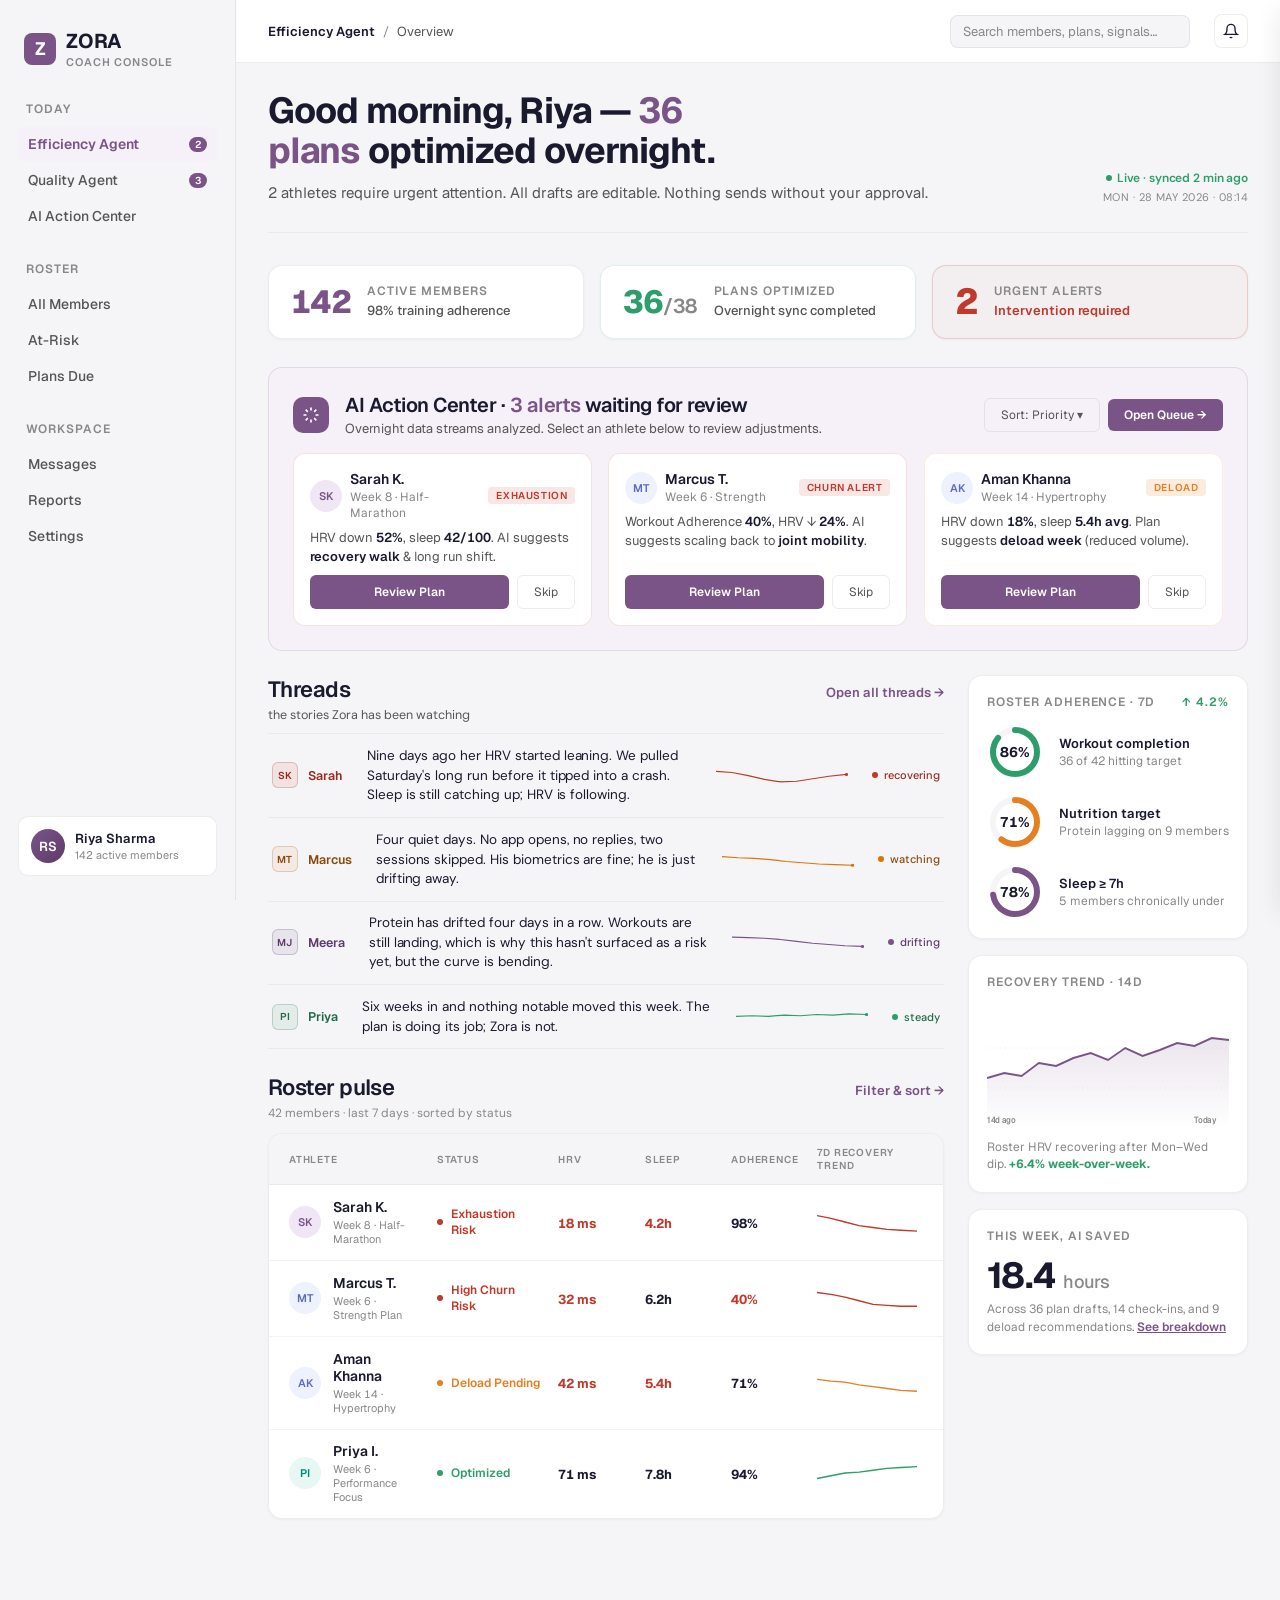
==== Projects/efficiency-agent-mockup/outputs/index.html @ 54c05c29 "first commit" ====
<!DOCTYPE html>
<html lang="en">

<head>
  <meta charset="UTF-8" />
  <meta name="viewport" content="width=device-width, initial-scale=1.0" />
  <title>Zora Product OS — AI Weekly Optimization Dashboard</title>
  <link rel="preconnect" href="https://fonts.googleapis.com">
  <link rel="preconnect" href="https://fonts.gstatic.com" crossorigin>
  <link
    href="https://fonts.googleapis.com/css2?family=DM+Sans:ital,opsz,wght@0,9..40,100..1000;1,9..40,100..1000&family=Geist:wght@100..900&display=swap"
    rel="stylesheet">
  <link rel="stylesheet" href="design-tokens.css">
</head>

<body>

  <!-- =================== SIDEBAR =================== -->
  <aside class="sidebar">
    <div class="brand">
      <div class="brand-mark">Z</div>
      <div>
        <div class="brand-name">ZORA</div>
        <div class="brand-sub">Coach Console</div>
      </div>
    </div>

    <div class="nav-section">
      <div class="nav-label">Today</div>
      <div class="nav-item active"><span class="dot"></span> Efficiency Agent <span class="nav-badge">2</span></div>
      <div class="nav-item"><span class="dot"></span> Quality Agent <span class="nav-badge">3</span></div>
      <div class="nav-item"><span class="dot"></span> AI Action Center</div>
    </div>

    <div class="nav-section">
      <div class="nav-label">Roster</div>
      <div class="nav-item"><span class="dot"></span> All Members</div>
      <div class="nav-item"><span class="dot"></span> At-Risk</div>
      <div class="nav-item"><span class="dot"></span> Plans Due</div>
    </div>

    <div class="nav-section">
      <div class="nav-label">Workspace</div>
      <div class="nav-item"><span class="dot"></span> Messages</div>
      <div class="nav-item"><span class="dot"></span> Reports</div>
      <div class="nav-item"><span class="dot"></span> Settings</div>
    </div>

    <div class="coach-card">
      <div class="avatar">RS</div>
      <div class="coach-info">
        <div class="coach-name">Riya Sharma</div>
        <div class="coach-meta">142 active members</div>
      </div>
    </div>
  </aside>

  <!-- =================== MAIN =================== -->
  <main class="main">

    <!-- Topbar -->
    <div class="topbar">
      <div class="crumbs">
        <strong>Efficiency Agent</strong>
        <span class="sep">/</span>
        <span id="crumb-tail">Overview</span>
      </div>

      <input class="search" placeholder="Search members, plans, signals…" />

      <button class="icon-btn" title="Notifications">
        <svg width="16" height="16" viewBox="0 0 24 24" fill="none" stroke="currentColor" stroke-width="2">
          <path d="M6 8a6 6 0 0 1 12 0c0 7 3 9 3 9H3s3-2 3-9" />
          <path d="M10.3 21a1.94 1.94 0 0 0 3.4 0" />
        </svg>
      </button>
    </div>

    <!-- ============== SCREEN 1 ============== -->
    <div class="page active animated-entrance" id="screen-1">

      <div class="page-head page-head--hero">
        <div>
          <h1 class="page-title page-title--hero">Good morning, Riya — <em>36 plans</em> optimized overnight.</h1>
          <p class="page-sub">2 athletes require urgent attention. All drafts are editable. Nothing sends without your
            approval.</p>
        </div>
        <div class="page-meta">
          <div class="live">Live · synced 2 min ago</div>
          <div class="page-meta-date">MON · 28 MAY 2026 · 08:14</div>
        </div>
      </div>

      <!-- Roster Stats Banner (PRD 3.1) -->
      <div class="stats-banner animated-entrance stagger-1">
        <div class="stats-card">
          <div class="stats-card-num">142</div>
          <div>
            <div class="stats-card-label">Active Members</div>
            <div class="stats-card-desc">98% training adherence</div>
          </div>
        </div>

        <div class="stats-card stats-card--ok">
          <div class="stats-card-num stats-card-num--ok">36<span class="stats-card-num-denom">/38</span></div>
          <div>
            <div class="stats-card-label">Plans Optimized</div>
            <div class="stats-card-desc">Overnight sync completed</div>
          </div>
        </div>

        <div class="stats-card stats-card--urgent">
          <div class="stats-card-num stats-card-num--bad">2</div>
          <div>
            <div class="stats-card-label">Urgent Alerts</div>
            <div class="stats-card-desc stats-card-desc--urgent">Intervention required</div>
          </div>
        </div>
      </div>

      <!-- AI Action Center -->
      <div class="action-center">
        <div class="ac-head">
          <div class="ac-icon">
            <svg width="18" height="18" viewBox="0 0 24 24" fill="none" stroke="currentColor" stroke-width="2.2">
              <path
                d="M12 2v4M12 18v4M4.93 4.93l2.83 2.83M16.24 16.24l2.83 2.83M2 12h4M18 12h4M4.93 19.07l2.83-2.83M16.24 7.76l2.83-2.83" />
            </svg>
          </div>
          <div>
            <div class="ac-title">AI Action Center · <span class="count" id="ac-count-span">3 alerts</span> waiting for
              review</div>
            <div class="ac-sub">Overnight data streams analyzed. Select an athlete below to review adjustments.</div>
          </div>
          <div style="margin-left:auto;display:flex;gap:var(--space-sm);align-items:center;">
            <div class="sort-container">
              <button class="btn-skip" id="sort-trigger">Sort: Priority ▾</button>
              <div class="sort-dropdown" id="sort-dropdown">
                <button class="sort-item active" data-sort="priority">
                  <span>Priority</span>
                  <svg width="12" height="12" viewBox="0 0 24 24" fill="none" stroke="currentColor" stroke-width="2.5">
                    <polyline points="20 6 9 17 4 12" />
                  </svg>
                </button>
                <button class="sort-item" data-sort="recency">
                  <span>Recency</span>
                  <svg width="12" height="12" viewBox="0 0 24 24" fill="none" stroke="currentColor" stroke-width="2.5"
                    style="display:none;">
                    <polyline points="20 6 9 17 4 12" />
                  </svg>
                </button>
                <button class="sort-item" data-sort="name">
                  <span>Athlete Name</span>
                  <svg width="12" height="12" viewBox="0 0 24 24" fill="none" stroke="currentColor" stroke-width="2.5"
                    style="display:none;">
                    <polyline points="20 6 9 17 4 12" />
                  </svg>
                </button>
              </div>
            </div>
            <button class="btn-edit" id="open-queue-btn">Open Queue →</button>
          </div>
        </div>

        <div class="draft-row" id="drafts-container">
          <!-- Draft 1: Sarah K -->
          <div class="draft draft-crit animated-entrance stagger-1" tabindex="0" data-priority="1" data-recency="2"
            data-name="Sarah K.">
            <div class="draft-inner">
              <div class="draft-head">
                <div class="draft-avatar av-1">SK</div>
                <div>
                  <div class="draft-name">Sarah K.</div>
                  <div class="draft-meta">Week 8 · Half-Marathon</div>
                </div>
                <span class="draft-tag tag-crit">Exhaustion</span>
              </div>
              <div class="draft-summary">HRV down <strong>52%</strong>, sleep <strong>42/100</strong>. AI suggests
                <strong>recovery walk</strong> &amp; long run shift.
              </div>
              <div class="draft-actions">
                <button class="btn-edit">Review Plan</button>
                <button class="btn-skip">Skip</button>
              </div>
            </div>
            <div class="draft-skipped-state">
              <div class="skipped-content">
                <div class="skipped-icon">
                  <svg width="14" height="14" viewBox="0 0 24 24" fill="none" stroke="currentColor" stroke-width="2.5">
                    <line x1="18" y1="6" x2="6" y2="18"></line>
                    <line x1="6" y1="6" x2="18" y2="18"></line>
                  </svg>
                </div>
                <span class="skipped-msg">Sarah K. skipped</span>
              </div>
              <button class="btn-undo">Undo</button>
            </div>
          </div>

          <!-- Draft 2: Marcus T -->
          <div class="draft draft-crit animated-entrance stagger-2" tabindex="0" data-priority="2" data-recency="3"
            data-name="Marcus T.">
            <div class="draft-inner">
              <div class="draft-head">
                <div class="draft-avatar av-2">MT</div>
                <div>
                  <div class="draft-name">Marcus T.</div>
                  <div class="draft-meta">Week 6 · Strength</div>
                </div>
                <span class="draft-tag tag-crit">Churn Alert</span>
              </div>
              <div class="draft-summary">Workout Adherence <strong>40%</strong>, HRV ↓ <strong>24%</strong>. AI suggests
                scaling back to <strong>joint mobility</strong>.</div>
              <div class="draft-actions">
                <button class="btn-edit">Review Plan</button>
                <button class="btn-skip">Skip</button>
              </div>
            </div>
            <div class="draft-skipped-state">
              <div class="skipped-content">
                <div class="skipped-icon">
                  <svg width="14" height="14" viewBox="0 0 24 24" fill="none" stroke="currentColor" stroke-width="2.5">
                    <line x1="18" y1="6" x2="6" y2="18"></line>
                    <line x1="6" y1="6" x2="18" y2="18"></line>
                  </svg>
                </div>
                <span class="skipped-msg">Marcus T. skipped</span>
              </div>
              <button class="btn-undo">Undo</button>
            </div>
          </div>

          <!-- Draft 3: Aman Khanna -->
          <div class="draft draft-deload animated-entrance stagger-3" tabindex="0" data-priority="3" data-recency="1"
            data-name="Aman Khanna">
            <div class="draft-inner">
              <div class="draft-head">
                <div class="draft-avatar av-2">AK</div>
                <div>
                  <div class="draft-name">Aman Khanna</div>
                  <div class="draft-meta">Week 14 · Hypertrophy</div>
                </div>
                <span class="draft-tag tag-deload">Deload</span>
              </div>
              <div class="draft-summary">HRV down <strong>18%</strong>, sleep <strong>5.4h avg</strong>. Plan suggests
                <strong>deload week</strong> (reduced volume).
              </div>
              <div class="draft-actions">
                <button class="btn-edit">Review Plan</button>
                <button class="btn-skip">Skip</button>
              </div>
            </div>
            <div class="draft-skipped-state">
              <div class="skipped-content">
                <div class="skipped-icon">
                  <svg width="14" height="14" viewBox="0 0 24 24" fill="none" stroke="currentColor" stroke-width="2.5">
                    <line x1="18" y1="6" x2="6" y2="18"></line>
                    <line x1="6" y1="6" x2="18" y2="18"></line>
                  </svg>
                </div>
                <span class="skipped-msg">Aman Khanna skipped</span>
              </div>
              <button class="btn-undo">Undo</button>
            </div>
          </div>
        </div>
      </div>

      <!-- 2-col layout -->
      <div class="grid-2col">

        <div>
          <!-- Threads -->
          <div class="section section--threads">
            <div class="section-head">
              <div>
                <h2 class="section-title">Threads</h2>
                <div class="section-sub">the stories Zora has been watching</div>
              </div>
              <a href="#" class="section-link">Open all threads →</a>
            </div>

            <div class="threads">
              <article class="thread thread--alert animated-entrance stagger-1" data-client="sarah-k"
                tabindex="0" role="link" aria-label="Open thread for Sarah K.">
                <div class="thread-anchor">
                  <div class="thread-avatar">SK</div>
                  <span class="thread-name">Sarah</span>
                </div>
                <p class="thread-sentence">Nine days ago her HRV started leaning. We pulled Saturday's long run before it tipped into a crash. Sleep is still catching up; HRV is following.</p>
                <svg class="thread-trace" viewBox="0 0 180 32" preserveAspectRatio="none" aria-hidden="true">
                  <polyline points="0,10 22,12 44,17 66,23 88,27 110,26 132,22 154,18 178,15" />
                  <circle cx="178" cy="15" r="2.4" />
                </svg>
                <div class="thread-status">
                  <span class="thread-dot"></span>
                  <span class="thread-state">recovering</span>
                </div>
              </article>

              <article class="thread thread--watch animated-entrance stagger-2" data-client="marcus-t"
                tabindex="0" role="link" aria-label="Open thread for Marcus T.">
                <div class="thread-anchor">
                  <div class="thread-avatar">MT</div>
                  <span class="thread-name">Marcus</span>
                </div>
                <p class="thread-sentence">Four quiet days. No app opens, no replies, two sessions skipped. His biometrics are fine; he is just drifting away.</p>
                <svg class="thread-trace" viewBox="0 0 180 32" preserveAspectRatio="none" aria-hidden="true">
                  <polyline points="0,12 22,14 44,15 66,17 88,20 110,22 132,24 154,25 178,26" />
                  <circle cx="178" cy="26" r="2.4" />
                </svg>
                <div class="thread-status">
                  <span class="thread-dot"></span>
                  <span class="thread-state">watching</span>
                </div>
              </article>

              <article class="thread thread--note animated-entrance stagger-3" data-client="meera-joshi"
                tabindex="0" role="link" aria-label="Open thread for Meera Joshi">
                <div class="thread-anchor">
                  <div class="thread-avatar">MJ</div>
                  <span class="thread-name">Meera</span>
                </div>
                <p class="thread-sentence">Protein has drifted four days in a row. Workouts are still landing, which is why this hasn't surfaced as a risk yet, but the curve is bending.</p>
                <svg class="thread-trace" viewBox="0 0 180 32" preserveAspectRatio="none" aria-hidden="true">
                  <polyline points="0,8 22,9 44,10 66,12 88,15 110,18 132,20 154,22 178,23" />
                  <circle cx="178" cy="23" r="2.4" />
                </svg>
                <div class="thread-status">
                  <span class="thread-dot"></span>
                  <span class="thread-state">drifting</span>
                </div>
              </article>

              <article class="thread thread--stable animated-entrance stagger-4" data-client="priya-i"
                tabindex="0" role="link" aria-label="Open thread for Priya I.">
                <div class="thread-anchor">
                  <div class="thread-avatar">PI</div>
                  <span class="thread-name">Priya</span>
                </div>
                <p class="thread-sentence">Six weeks in and nothing notable moved this week. The plan is doing its job; Zora is not.</p>
                <svg class="thread-trace" viewBox="0 0 180 32" preserveAspectRatio="none" aria-hidden="true">
                  <polyline points="0,15 22,14 44,15 66,13 88,14 110,12 132,13 154,11 178,12" />
                  <circle cx="178" cy="12" r="2.4" />
                </svg>
                <div class="thread-status">
                  <span class="thread-dot"></span>
                  <span class="thread-state">steady</span>
                </div>
              </article>
            </div>
          </div>

          <!-- Roster Grid -->
          <div class="section">
            <div class="section-head">
              <div>
                <h2 class="section-title">Roster pulse</h2>
                <div class="section-sub">42 members · last 7 days · sorted by status</div>
              </div>
              <a href="#" class="section-link">Filter &amp; sort →</a>
            </div>

            <div class="roster-list">
              <!-- Header Row -->
              <div class="roster-list-header">
                <div class="col-athlete">Athlete</div>
                <div class="col-status">Status</div>
                <div class="col-hrv">HRV</div>
                <div class="col-sleep">Sleep</div>
                <div class="col-adh">Adherence</div>
                <div class="col-trend">7d Recovery Trend</div>
              </div>

              <!-- Sarah K -->
              <div class="roster-row animated-entrance stagger-1" tabindex="0">
                <div class="col-athlete">
                  <div class="tile-avatar av-1">SK</div>
                  <div>
                    <div class="tile-name">Sarah K.</div>
                    <div class="tile-streak">Week 8 · Half-Marathon</div>
                  </div>
                </div>
                <div class="col-status">
                  <span class="status-indicator status-red"></span>
                  <span class="status-text text-red">Exhaustion Risk</span>
                </div>
                <div class="col-hrv"><span class="val-num low">18 ms</span></div>
                <div class="col-sleep"><span class="val-num low">4.2h</span></div>
                <div class="col-adh"><span class="val-num">98%</span></div>
                <div class="col-trend">
                  <svg class="tile-spark" viewBox="0 0 100 24" preserveAspectRatio="none">
                    <polyline fill="none" stroke="#c0392b" stroke-width="1.5"
                      points="0,5 14,8 28,12 42,16 56,18 70,20 84,21 100,22" />
                  </svg>
                </div>
              </div>

              <!-- Marcus T -->
              <div class="roster-row animated-entrance stagger-2" tabindex="0">
                <div class="col-athlete">
                  <div class="tile-avatar av-2">MT</div>
                  <div>
                    <div class="tile-name">Marcus T.</div>
                    <div class="tile-streak">Week 6 · Strength Plan</div>
                  </div>
                </div>
                <div class="col-status">
                  <span class="status-indicator status-red"></span>
                  <span class="status-text text-red">High Churn Risk</span>
                </div>
                <div class="col-hrv"><span class="val-num low">32 ms</span></div>
                <div class="col-sleep"><span class="val-num">6.2h</span></div>
                <div class="col-adh"><span class="val-num low">40%</span></div>
                <div class="col-trend">
                  <svg class="tile-spark" viewBox="0 0 100 24" preserveAspectRatio="none">
                    <polyline fill="none" stroke="#c0392b" stroke-width="1.5"
                      points="0,6 14,8 28,11 42,15 56,19 70,20 84,21 100,21" />
                  </svg>
                </div>
              </div>

              <!-- Aman Khanna -->
              <div class="roster-row animated-entrance stagger-3" tabindex="0">
                <div class="col-athlete">
                  <div class="tile-avatar av-2">AK</div>
                  <div>
                    <div class="tile-name">Aman Khanna</div>
                    <div class="tile-streak">Week 14 · Hypertrophy</div>
                  </div>
                </div>
                <div class="col-status">
                  <span class="status-indicator status-amber"></span>
                  <span class="status-text text-amber">Deload Pending</span>
                </div>
                <div class="col-hrv"><span class="val-num low">42 ms</span></div>
                <div class="col-sleep"><span class="val-num low">5.4h</span></div>
                <div class="col-adh"><span class="val-num">71%</span></div>
                <div class="col-trend">
                  <svg class="tile-spark" viewBox="0 0 100 24" preserveAspectRatio="none">
                    <polyline fill="none" stroke="#e67e22" stroke-width="1.5"
                      points="0,8 14,10 28,11 42,14 56,16 70,18 84,20 100,21" />
                  </svg>
                </div>
              </div>

              <!-- Priya I -->
              <div class="roster-row animated-entrance stagger-4" tabindex="0">
                <div class="col-athlete">
                  <div class="tile-avatar av-3">PI</div>
                  <div>
                    <div class="tile-name">Priya I.</div>
                    <div class="tile-streak">Week 6 · Performance Focus</div>
                  </div>
                </div>
                <div class="col-status">
                  <span class="status-indicator status-green"></span>
                  <span class="status-text text-green">Optimized</span>
                </div>
                <div class="col-hrv"><span class="val-num">71 ms</span></div>
                <div class="col-sleep"><span class="val-num">7.8h</span></div>
                <div class="col-adh"><span class="val-num">94%</span></div>
                <div class="col-trend">
                  <svg class="tile-spark" viewBox="0 0 100 24" preserveAspectRatio="none">
                    <polyline fill="none" stroke="#2d9e6b" stroke-width="1.5"
                      points="0,18 14,15 28,12 42,11 56,9 70,7 84,6 100,5" />
                  </svg>
                </div>
              </div>
            </div>
          </div>
        </div>

        <!-- Side Rail -->
        <div class="rail">
          <div class="rail-card animated-entrance stagger-2">
            <div class="rail-title">Roster adherence · 7d <span class="delta up">↑ 4.2%</span></div>
            <div class="ring-row">
              <div class="ring">
                <svg width="56" height="56" viewBox="0 0 56 56">
                  <circle class="ring-bg" cx="28" cy="28" r="22" fill="none" stroke-width="6" />
                  <circle class="ring-fg" cx="28" cy="28" r="22" fill="none" stroke="var(--ok)" stroke-width="6"
                    stroke-dasharray="138.2" stroke-dashoffset="138.2" data-offset="20" stroke-linecap="round" />
                </svg>
                <div class="ring-val" id="ring-val-1" data-percent="86">0%</div>
              </div>
              <div class="ring-body">
                <div class="ring-name">Workout completion</div>
                <div class="ring-meta">36 of 42 hitting target</div>
              </div>
            </div>
            <div class="ring-row">
              <div class="ring">
                <svg width="56" height="56" viewBox="0 0 56 56">
                  <circle class="ring-bg" cx="28" cy="28" r="22" fill="none" stroke-width="6" />
                  <circle class="ring-fg" cx="28" cy="28" r="22" fill="none" stroke="var(--warn)" stroke-width="6"
                    stroke-dasharray="138.2" stroke-dashoffset="138.2" data-offset="55" stroke-linecap="round" />
                </svg>
                <div class="ring-val" id="ring-val-2" data-percent="71">0%</div>
              </div>
              <div class="ring-body">
                <div class="ring-name">Nutrition target</div>
                <div class="ring-meta">Protein lagging on 9 members</div>
              </div>
            </div>
            <div class="ring-row">
              <div class="ring">
                <svg width="56" height="56" viewBox="0 0 56 56">
                  <circle class="ring-bg" cx="28" cy="28" r="22" fill="none" stroke-width="6" />
                  <circle class="ring-fg" cx="28" cy="28" r="22" fill="none" stroke="var(--accent)" stroke-width="6"
                    stroke-dasharray="138.2" stroke-dashoffset="138.2" data-offset="38" stroke-linecap="round" />
                </svg>
                <div class="ring-val" id="ring-val-3" data-percent="78">0%</div>
              </div>
              <div class="ring-body">
                <div class="ring-name">Sleep &ge; 7h</div>
                <div class="ring-meta">5 members chronically under</div>
              </div>
            </div>
          </div>

          <div class="rail-card animated-entrance stagger-3">
            <div class="rail-title">Recovery trend · 14d</div>
            <svg class="trend-chart" viewBox="0 0 280 120" preserveAspectRatio="none">
              <defs>
                <linearGradient id="trendG" x1="0" x2="0" y1="0" y2="1">
                  <stop offset="0%" stop-color="#7a5487" stop-opacity=".15" />
                  <stop offset="100%" stop-color="#7a5487" stop-opacity="0" />
                </linearGradient>
              </defs>
              <line x1="0" x2="280" y1="40" y2="40" stroke="rgba(26,26,46,0.06)" stroke-dasharray="2,3" />
              <line x1="0" x2="280" y1="80" y2="80" stroke="rgba(26,26,46,0.06)" stroke-dasharray="2,3" />
              <path
                d="M0,70 L20,65 L40,68 L60,55 L80,58 L100,50 L120,45 L140,52 L160,40 L180,48 L200,42 L220,35 L240,38 L260,30 L280,32"
                fill="none" stroke="#7a5487" stroke-width="2" />
              <path
                d="M0,70 L20,65 L40,68 L60,55 L80,58 L100,50 L120,45 L140,52 L160,40 L180,48 L200,42 L220,35 L240,38 L260,30 L280,32 L280,120 L0,120 Z"
                fill="url(#trendG)" />
              <text x="0" y="115" class="trend-axis">14d ago</text>
              <text x="240" y="115" class="trend-axis">Today</text>
            </svg>
            <div style="font-size:12px;color:var(--ink-4);margin-top:6px;line-height:1.45">Roster HRV recovering after
              Mon–Wed dip. <b style="color:var(--ok)">+6.4% week-over-week.</b></div>
          </div>

          <div class="rail-card animated-entrance stagger-4">
            <div class="rail-title">This week, AI saved</div>
            <div
              style="font-family:var(--font-geist);font-size:36px;font-weight:700;letter-spacing:-.02em;line-height:1;color:var(--ink)">
              <span id="hours-saved-val" data-target="18.4">0.0</span> <span
                style="font-size:18px;color:var(--ink-4);font-weight:500">hours</span>
            </div>
            <div style="font-size:12px;color:var(--ink-4);margin-top:6px;line-height:1.5">Across 36 plan drafts, 14
              check-ins, and 9 deload recommendations. <a href="#" style="color:var(--accent);font-weight:600">See
                breakdown</a></div>
          </div>
        </div>

      </div>
    </div>

  </main>

  <!-- =================== PANEL / DRAWER =================== -->
  <div class="drawer-overlay" id="queue-drawer-overlay"></div>
  <div class="drawer" id="queue-drawer">
    <div class="drawer-header">
      <div>
        <h2 class="drawer-title">Optimized Queue</h2>
        <p class="drawer-sub">36 plans optimized overnight</p>
      </div>
      <button class="icon-btn close-drawer-btn" id="close-drawer" title="Close Queue">
        <svg width="18" height="18" viewBox="0 0 24 24" fill="none" stroke="currentColor" stroke-width="2.2">
          <line x1="18" y1="6" x2="6" y2="18"></line>
          <line x1="6" y1="6" x2="18" y2="18"></line>
        </svg>
      </button>
    </div>

    <div class="drawer-search-container">
      <input type="text" class="drawer-search" id="drawer-search-input" placeholder="Search athlete or plan type..." />
    </div>

    <div class="drawer-content">
      <div class="queue-item" data-name="Sarah K.">
        <div class="qi-avatar av-1">SK</div>
        <div class="qi-info">
          <div class="qi-name-row">
            <span class="qi-name">Sarah K.</span>
            <span class="qi-tag tag-crit">Exhaustion</span>
          </div>
          <div class="qi-meta">Half-Marathon · Week 8</div>
        </div>
        <div class="qi-actions">
          <button class="btn-edit-mini" onclick="window.location.href='reco-card.html?client=sarah-k'">Review</button>
        </div>
      </div>

      <div class="queue-item" data-name="Marcus T.">
        <div class="qi-avatar av-2">MT</div>
        <div class="qi-info">
          <div class="qi-name-row">
            <span class="qi-name">Marcus T.</span>
            <span class="qi-tag tag-crit">Churn Alert</span>
          </div>
          <div class="qi-meta">Strength · Week 6</div>
        </div>
        <div class="qi-actions">
          <button class="btn-edit-mini" onclick="window.location.href='reco-card.html?client=marcus-t'">Review</button>
        </div>
      </div>

      <div class="queue-item" data-name="Aman Khanna">
        <div class="qi-avatar av-2">AK</div>
        <div class="qi-info">
          <div class="qi-name-row">
            <span class="qi-name">Aman Khanna</span>
            <span class="qi-tag tag-deload">Deload</span>
          </div>
          <div class="qi-meta">Hypertrophy · Week 14</div>
        </div>
        <div class="qi-actions">
          <button class="btn-edit-mini"
            onclick="window.location.href='reco-card.html?client=aman-khanna'">Review</button>
        </div>
      </div>

      <div class="queue-item" data-name="Priya I.">
        <div class="qi-avatar av-3">PI</div>
        <div class="qi-info">
          <div class="qi-name-row">
            <span class="qi-name">Priya I.</span>
            <span class="qi-tag tag-plan">Optimized</span>
          </div>
          <div class="qi-meta">Performance · Week 6</div>
        </div>
        <div class="qi-actions">
          <button class="btn-edit-mini" onclick="window.location.href='reco-card.html?client=priya-i'">Review</button>
        </div>
      </div>

      <div class="queue-item" data-name="Meera Joshi">
        <div class="qi-avatar av-1">MJ</div>
        <div class="qi-info">
          <div class="qi-name-row">
            <span class="qi-name">Meera Joshi</span>
            <span class="qi-tag tag-msg">Nutrition Drift</span>
          </div>
          <div class="qi-meta">Fat Loss · Week 3</div>
        </div>
        <div class="qi-actions">
          <button class="btn-edit-mini"
            onclick="window.location.href='reco-card.html?client=meera-joshi'">Review</button>
        </div>
      </div>

      <div class="queue-placeholder-header">Other Optimized Drafts (31)</div>

      <div class="queue-compact-item" data-name="David L.">
        <span class="qci-name">David L. (Week 4 · Base Phase)</span>
        <span class="qci-status text-green">Ready</span>
        <button class="btn-quick-approve" data-athlete="David L.">Approve</button>
      </div>
      <div class="queue-compact-item" data-name="Elena R.">
        <span class="qci-name">Elena R. (Week 12 · Peak Volume)</span>
        <span class="qci-status text-green">Ready</span>
        <button class="btn-quick-approve" data-athlete="Elena R.">Approve</button>
      </div>
      <div class="queue-compact-item" data-name="Jordan M.">
        <span class="qci-name">Jordan M. (Week 2 · Recovery)</span>
        <span class="qci-status text-green">Ready</span>
        <button class="btn-quick-approve" data-athlete="Jordan M.">Approve</button>
      </div>
      <div class="queue-compact-item" data-name="Tariq K.">
        <span class="qci-name">Tariq K. (Week 9 · Conditioning)</span>
        <span class="qci-status text-green">Ready</span>
        <button class="btn-quick-approve" data-athlete="Tariq K.">Approve</button>
      </div>
      <div class="queue-compact-item" data-name="Sonia V.">
        <span class="qci-name">Sonia V. (Week 5 · Strength)</span>
        <span class="qci-status text-green">Ready</span>
        <button class="btn-quick-approve" data-athlete="Sonia V.">Approve</button>
      </div>
    </div>
  </div>

  <script>
    document.addEventListener('DOMContentLoaded', () => {
      // 1. Bind click listeners on Draft Recommendation Cards (Action Center)
      const drafts = document.querySelectorAll('.draft');

      const updateAlertCount = () => {
        const activeAlertsCount = Array.from(drafts).filter(d => !d.classList.contains('is-skipped')).length;
        const countSpan = document.getElementById('ac-count-span');
        if (countSpan) {
          if (activeAlertsCount === 0) {
            countSpan.textContent = "All drafts reviewed";
          } else {
            countSpan.textContent = `${activeAlertsCount} alert${activeAlertsCount > 1 ? 's' : ''} waiting for review`;
          }
        }
      };

      drafts.forEach((draft) => {
        // Card-level click
        draft.addEventListener('click', (e) => {
          // If clicked while skipped, ignore unless it is the Undo button
          if (draft.classList.contains('is-skipped')) {
            if (e.target.classList.contains('btn-undo')) {
              e.stopPropagation();
              draft.classList.remove('is-skipped');
              updateAlertCount();
            }
            return;
          }

          // If clicking "Skip" button, trigger skip state
          if (e.target.classList.contains('btn-skip')) {
            e.stopPropagation();
            draft.classList.add('is-skipped');
            updateAlertCount();
            return;
          }

          // Navigate for click on body or "Review Plan"
          const name = draft.getAttribute('data-name');
          let clientKey = 'sarah-k';
          if (name.includes('Marcus')) clientKey = 'marcus-t';
          if (name.includes('Aman')) clientKey = 'aman-khanna';
          window.location.href = `reco-card.html?client=${clientKey}`;
        });

        // Keydown handler for accessibility Focus Routing
        draft.addEventListener('keydown', (e) => {
          if (e.key === 'Enter' || e.key === ' ') {
            e.preventDefault();
            if (draft.classList.contains('is-skipped')) {
              const undoBtn = draft.querySelector('.btn-undo');
              if (undoBtn) undoBtn.click();
            } else {
              draft.click();
            }
          }
        });
      });

      // Sort Dropdown interaction
      const sortTrigger = document.getElementById('sort-trigger');
      const sortDropdown = document.getElementById('sort-dropdown');
      const sortItems = document.querySelectorAll('.sort-item');
      const draftsContainer = document.getElementById('drafts-container');

      if (sortTrigger && sortDropdown) {
        sortTrigger.addEventListener('click', (e) => {
          e.stopPropagation();
          sortDropdown.classList.toggle('show');
        });

        // Close dropdown on click outside
        document.addEventListener('click', () => {
          sortDropdown.classList.remove('show');
        });

        // Handle sort selection
        sortItems.forEach(item => {
          item.addEventListener('click', (e) => {
            e.stopPropagation();
            const sortType = item.getAttribute('data-sort');

            // Highlight active sort option
            sortItems.forEach(si => {
              si.classList.remove('active');
              si.querySelector('svg').style.display = 'none';
            });
            item.classList.add('active');
            item.querySelector('svg').style.display = 'block';

            // Update button label
            sortTrigger.textContent = `Sort: ${item.querySelector('span').textContent} ▾`;
            sortDropdown.classList.remove('show');

            // Apply crossfade state blur transition
            draftsContainer.classList.add('transitioning');

            setTimeout(() => {
              // Perform actual sorting
              const draftsArray = Array.from(draftsContainer.children);
              draftsArray.sort((a, b) => {
                let valA, valB;
                if (sortType === 'priority') {
                  valA = parseInt(a.getAttribute('data-priority'));
                  valB = parseInt(b.getAttribute('data-priority'));
                  return valA - valB;
                } else if (sortType === 'recency') {
                  valA = parseInt(a.getAttribute('data-recency'));
                  valB = parseInt(b.getAttribute('data-recency'));
                  return valA - valB;
                } else if (sortType === 'name') {
                  valA = a.getAttribute('data-name');
                  valB = b.getAttribute('data-name');
                  return valA.localeCompare(valB);
                }
                return 0;
              });

              // Re-append sorted draft elements
              draftsArray.forEach(el => draftsContainer.appendChild(el));

              // End transition
              draftsContainer.classList.remove('transitioning');
            }, 180);
          });
        });
      }

      // Queue Drawer interaction
      const openQueueBtn = document.getElementById('open-queue-btn');
      const closeQueueBtn = document.getElementById('close-drawer');
      const queueDrawer = document.getElementById('queue-drawer');
      const queueDrawerOverlay = document.getElementById('queue-drawer-overlay');
      const drawerSearchInput = document.getElementById('drawer-search-input');

      if (openQueueBtn && queueDrawer && queueDrawerOverlay) {
        // Open
        const openDrawer = () => {
          queueDrawer.classList.add('show');
          queueDrawerOverlay.classList.add('show');
          document.body.style.overflow = 'hidden';
        };

        // Close
        const closeDrawer = () => {
          queueDrawer.classList.remove('show');
          queueDrawerOverlay.classList.remove('show');
          document.body.style.overflow = '';
        };

        openQueueBtn.addEventListener('click', openDrawer);
        if (closeQueueBtn) closeQueueBtn.addEventListener('click', closeDrawer);
        queueDrawerOverlay.addEventListener('click', closeDrawer);

        // Escape key to close drawer (A11y)
        document.addEventListener('keydown', (e) => {
          if (e.key === 'Escape' && queueDrawer.classList.contains('show')) {
            closeDrawer();
          }
        });

        // Search filtering in Drawer
        if (drawerSearchInput) {
          drawerSearchInput.addEventListener('input', (e) => {
            const query = e.target.value.toLowerCase().trim();
            const queueItems = queueDrawer.querySelectorAll('.queue-item');
            const compactItems = queueDrawer.querySelectorAll('.queue-compact-item');

            queueItems.forEach(item => {
              const name = item.getAttribute('data-name').toLowerCase();
              item.style.display = name.includes(query) ? 'flex' : 'none';
            });

            compactItems.forEach(item => {
              const name = item.getAttribute('data-name').toLowerCase();
              item.style.display = name.includes(query) ? 'flex' : 'none';
            });
          });
        }

        // Quick Approve action inside Drawer
        const quickApproveBtns = queueDrawer.querySelectorAll('.btn-quick-approve');
        quickApproveBtns.forEach(btn => {
          btn.addEventListener('click', (e) => {
            e.stopPropagation();
            const athleteName = btn.getAttribute('data-athlete');
            const item = btn.closest('.queue-compact-item');

            // Animate exit in drawer
            if (item) {
              item.classList.add('is-approved');

              // Remove element after transition ends
              setTimeout(() => {
                item.remove();
              }, 200);
            }

            // Launch success toast
            const toast = document.getElementById('success-toast');
            const toastClient = document.getElementById('toast-client-name');
            if (toast && toastClient) {
              toastClient.textContent = athleteName;
              toast.classList.add('show');
              setTimeout(() => {
                toast.classList.remove('show');
              }, 4000);
            }
          });
        });
      }

      // 2. Bind click + keyboard listeners on Threads rows
      const threadRows = document.querySelectorAll('.thread');
      threadRows.forEach((row) => {
        const open = () => {
          const clientKey = row.getAttribute('data-client') || 'sarah-k';
          window.location.href = `reco-card.html?client=${clientKey}`;
        };
        row.addEventListener('click', open);
        row.addEventListener('keydown', (e) => {
          if (e.key === 'Enter' || e.key === ' ') {
            e.preventDefault();
            open();
          }
        });
      });

      // 3. Bind click listeners on "Roster pulse" rows
      const rosterRows = document.querySelectorAll('.roster-row');
      rosterRows.forEach((row) => {
        row.addEventListener('click', () => {
          const nameEl = row.querySelector('.tile-name');
          if (nameEl) {
            const nameText = nameEl.textContent.trim().toLowerCase();
            let clientKey = 'sarah-k';
            if (nameText.includes('marcus')) clientKey = 'marcus-t';
            if (nameText.includes('aman')) clientKey = 'aman-khanna';
            if (nameText.includes('priya')) clientKey = 'priya-i';
            window.location.href = `reco-card.html?client=${clientKey}`;
          }
        });

        row.addEventListener('keydown', (e) => {
          if (e.key === 'Enter' || e.key === ' ') {
            e.preventDefault();
            row.click();
          }
        });
      });

      // 4. Progress Rings & Percentage values loading animations (Delight)
      const rings = document.querySelectorAll('.ring-fg');
      rings.forEach((ring, idx) => {
        const offset = ring.getAttribute('data-offset');
        const valEl = document.getElementById(`ring-val-${idx + 1}`);
        const targetPercent = parseInt(valEl.getAttribute('data-percent'));

        setTimeout(() => {
          ring.style.strokeDashoffset = offset;
        }, 150);

        let current = 0;
        const duration = 1000;
        const steps = 30;
        const stepTime = duration / steps;
        const increment = targetPercent / steps;

        let step = 0;
        const timer = setInterval(() => {
          current += increment;
          step++;
          if (step >= steps) {
            valEl.textContent = `${targetPercent}%`;
            clearInterval(timer);
          } else {
            valEl.textContent = `${Math.round(current)}%`;
          }
        }, stepTime);
      });

      // 5. Hours Saved Count Up digital animation (Delight)
      const hoursVal = document.getElementById('hours-saved-val');
      if (hoursVal) {
        const target = parseFloat(hoursVal.getAttribute('data-target'));
        let current = 0;
        const duration = 1000;
        const steps = 40;
        const stepTime = duration / steps;
        const increment = target / steps;

        let step = 0;
        const timer = setInterval(() => {
          current += increment;
          step++;
          if (step >= steps) {
            hoursVal.textContent = target.toFixed(1);
            clearInterval(timer);
          } else {
            hoursVal.textContent = current.toFixed(1);
          }
        }, stepTime);
      }

      // 6. Check for success parameter to launch success toast (Delight)
      const urlParams = new URLSearchParams(window.location.search);
      const successClient = urlParams.get('success');
      if (successClient) {
        const toast = document.getElementById('success-toast');
        const toastClient = document.getElementById('toast-client-name');
        if (toast && toastClient) {
          toastClient.textContent = successClient;

          setTimeout(() => {
            toast.classList.add('show');
          }, 350);

          setTimeout(() => {
            toast.classList.remove('show');
            const newUrl = window.location.pathname;
            window.history.replaceState({}, document.title, newUrl);
          }, 4350);
        }
      }
    });
  </script>

  <!-- Success Toast (Delight Moment) -->
  <div id="success-toast" class="toast">
    <div class="toast-icon">
      <svg width="12" height="12" viewBox="0 0 24 24" fill="none" stroke="currentColor" stroke-width="3">
        <polyline points="20 6 9 17 4 12" />
      </svg>
    </div>
    <div>
      <span style="font-weight: 600; display: block; line-height: 1.2;">Plan adjustment sent!</span>
      <span style="font-size: 11.5px; color: rgba(255, 255, 255, 0.7); display: block; margin-top: 2px;">
        <span id="toast-client-name" style="font-weight: 600; color: #ffffff;">Sarah K.</span> was notified via their
        mobile feed.
      </span>
    </div>
  </div>

</body>

</html>
---- Projects/efficiency-agent-mockup/outputs/design-tokens.css ----
@import url('https://fonts.googleapis.com/css2?family=DM+Sans:ital,opsz,wght@0,9..40,100..1000;1,9..40,100..1000&family=Geist:wght@100..900&display=swap');

:root {
  /* Colors */
  --color-midnight-base: #f5f5f7;
  /* Background app shell */
  --color-storm-gray: #f5f5f7;
  /* Inactive sidebar / shell fill */
  --color-gunmetal: rgba(26, 26, 46, 0.08);
  /* Borders */
  --color-slate-text: #888888;
  /* Secondary meta */
  --color-ash-text: #555555;
  /* Secondary body */
  --color-silver-whisper: #888888;
  /* Placeholders */
  --color-ghost-white: #ffffff;
  /* Active cards */
  --color-canvas-white: #7a5487;
  /* Primary Purple */
  --color-interactive-glow: #f6f0f8;
  /* Purple Accent */

  --ink: #1a1a2e;
  /* Dark Text */
  --ink-2: #1a1a2e;
  --ink-3: #555555;
  --ink-4: #888888;

  --paper: #f5f5f7;
  /* Shell Background */
  --paper-2: #ffffff;
  /* Cards background */
  --paper-3: #f6f0f8;
  /* Accent tint fill */

  --card: #ffffff;
  --line: rgba(26, 26, 46, 0.08);
  --line-soft: rgba(26, 26, 46, 0.05);

  --accent: #7a5487;
  /* Primary Purple */
  --accent-soft: #f6f0f8;
  /* Purple Accent */
  --accent-deep: #5e3b6b;
  /* Dark Purple for focus/active */

  --ok: #2d9e6b;
  /* Success Green */
  --ok-soft: rgba(45, 158, 107, 0.1);
  --warn: #e67e22;
  /* Amber */
  --warn-soft: rgba(230, 126, 34, 0.15);
  --bad: #c0392b;
  /* Alert Red */
  --bad-soft: rgba(192, 57, 43, 0.12);
  --info: #7a5487;
  --info-soft: #f6f0f8;

  --shadow-sm: 0 1px 3px rgba(26, 26, 46, 0.04);
  --shadow-md: 0 4px 12px rgba(26, 26, 46, 0.06);
  --shadow-lg: 0 12px 24px rgba(26, 26, 46, 0.1);

  /* Spacing Scale */
  --space-xs: 4px;
  --space-sm: 8px;
  --space-md: 16px;
  --space-lg: 24px;
  --space-xl: 32px;

  /* Typographic Scale */
  --font-size-xs: 0.75rem;
  /* 12px */
  --font-size-sm: 0.8125rem;
  /* 13px */
  --font-size-base: 0.9375rem;
  /* 15px */
  --font-size-lg: 1.125rem;
  /* 18px */
  --font-size-xl: 1.5rem;
  /* 24px */
  --font-size-2xl: 1.875rem;
  /* 30px */

  /* Fonts */
  --font-dm-sans: 'DM Sans', sans-serif;
  --font-geist: 'Geist', sans-serif;
}

* {
  box-sizing: border-box;
  margin: 0;
  padding: 0;
}

html,
body {
  background: var(--paper);
  color: var(--ink);
  font-family: var(--font-geist);
  -webkit-font-smoothing: antialiased;
  font-feature-settings: 'cv11', 'ss01', 'ss03';
}

body {
  min-height: 100vh;
  display: flex;
}

/* ------- SIDEBAR ------- */
.sidebar {
  width: 236px;
  background: var(--paper);
  color: var(--ink);
  border-right: 1px solid var(--line);
  padding: 24px 18px;
  display: flex;
  flex-direction: column;
  gap: 28px;
  position: sticky;
  top: 0;
  height: 100vh;
  flex-shrink: 0;
}

.brand {
  display: flex;
  align-items: center;
  gap: 10px;
  padding: 4px 6px;
}

.brand-mark {
  width: 32px;
  height: 32px;
  border-radius: 8px;
  background: var(--accent);
  display: grid;
  place-items: center;
  font-family: var(--font-geist);
  font-weight: 700;
  color: #ffffff;
  font-size: 18px;
  letter-spacing: -.02em;
}

.brand-name {
  font-family: var(--font-geist);
  font-weight: 700;
  font-size: 20px;
  letter-spacing: -.01em;
  color: var(--ink);
}

.brand-sub {
  font-size: 11px;
  color: var(--ink-4);
  letter-spacing: .08em;
  text-transform: uppercase;
  font-weight: 600;
  margin-top: 1px;
}

.nav-section {
  display: flex;
  flex-direction: column;
  gap: 2px;
}

.nav-label {
  font-size: 11px;
  letter-spacing: .08em;
  text-transform: uppercase;
  color: var(--ink-4);
  padding: 0 8px;
  margin-bottom: 8px;
  font-weight: 600;
}

.nav-item {
  display: flex;
  align-items: center;
  gap: 10px;
  padding: 8px 10px;
  border-radius: 6px;
  color: var(--ink-3);
  font-size: 14px;
  font-weight: 500;
  cursor: pointer;
  transition: background .15s, color .15s;
}

.nav-item:hover {
  background: rgba(122, 84, 135, 0.06);
  color: var(--accent);
}

.nav-item.active {
  background: var(--accent-soft);
  color: var(--accent);
  font-weight: 600;
}

.nav-item.active .dot {
  background: var(--accent);
}

.nav-item .dot {
  display: none;
}

.nav-badge {
  margin-left: auto;
  background: var(--accent);
  color: #ffffff;
  font-size: 10px;
  font-weight: 600;
  padding: 1px 6px;
  border-radius: 10px;
}

.coach-card {
  margin-top: auto;
  background: #ffffff;
  border: 1px solid var(--line);
  border-radius: 10px;
  padding: 12px;
  display: flex;
  align-items: center;
  gap: 10px;
}

.avatar {
  width: 34px;
  height: 34px;
  border-radius: 50%;
  background: linear-gradient(135deg, var(--accent), var(--accent-deep));
  display: grid;
  place-items: center;
  font-weight: 600;
  color: white;
  font-size: 13px;
  flex-shrink: 0;
}

.coach-info {
  min-width: 0;
}

.coach-name {
  font-size: 13px;
  font-weight: 600;
  color: var(--ink);
}

.coach-meta {
  font-size: 11px;
  color: var(--ink-4);
  margin-top: 1px;
}

/* ------- MAIN ------- */
.main {
  flex: 1;
  min-width: 0;
  display: flex;
  flex-direction: column;
}

.topbar {
  background: #ffffff;
  border-bottom: 1px solid var(--line);
  padding: 14px 32px;
  display: flex;
  align-items: center;
  gap: 24px;
  position: sticky;
  top: 0;
  z-index: 10;
}

.crumbs {
  display: flex;
  align-items: center;
  gap: 8px;
  font-size: 13px;
  color: var(--ink-3);
}

.crumbs strong {
  color: var(--ink);
  font-weight: 600;
}

.crumbs .sep {
  color: var(--ink-4);
}

.crumbs .back-crumb {
  color: var(--accent);
  text-decoration: none;
  font-weight: 600;
  cursor: pointer;
}

.crumbs .back-crumb:hover {
  text-decoration: underline;
}

.screen-switch {
  margin-left: auto;
  display: none;
  /* Removed static screen switch as dynamic clicks are used */
}

.search {
  background: var(--paper);
  border: 1px solid var(--line);
  border-radius: 8px;
  padding: 7px 12px;
  font-family: inherit;
  font-size: 13px;
  color: var(--ink);
  width: 240px;
  margin-left: auto;
  transition: border-color .15s;
}

.search::placeholder {
  color: var(--ink-4);
}

.search:focus {
  outline: none;
  border-color: var(--accent);
  background: #ffffff;
}

.icon-btn {
  width: 34px;
  height: 34px;
  border-radius: 8px;
  border: 1px solid var(--line);
  background: #ffffff;
  display: grid;
  place-items: center;
  cursor: pointer;
  color: var(--ink);
  transition: background 0.15s;
}

.icon-btn:hover {
  background: var(--paper);
}

/* ------- PAGE ------- */
.page {
  padding: 28px 32px 60px;
  display: none;
  animation: fade .2s ease;
}

.page.active {
  display: block;
}

@keyframes fade {
  from {
    opacity: 0;
    transform: translateY(4px);
  }

  to {
    opacity: 1;
    transform: none;
  }
}

.page-head {
  display: flex;
  align-items: flex-end;
  justify-content: space-between;
  margin-bottom: var(--space-lg);
  gap: var(--space-lg);
}

.page-head--hero {
  margin-bottom: 32px;
  padding-bottom: 28px;
  border-bottom: 1px solid var(--line-soft);
}

.page-title {
  font-family: var(--font-geist);
  font-weight: 700;
  font-size: 30px;
  letter-spacing: -.02em;
  line-height: 1.15;
  color: var(--ink);
}

.page-title--hero {
  font-size: 36px;
  letter-spacing: -0.03em;
  line-height: 1.12;
  text-wrap: balance;
}

.page-title em {
  font-style: normal;
  color: var(--accent);
  font-weight: 700;
}

.page-sub {
  margin-top: 10px;
  font-size: 15px;
  color: var(--ink-3);
  max-width: 600px;
  line-height: 1.5;
}

.page-meta {
  text-align: right;
  font-size: 12px;
  color: var(--ink-4);
  font-family: var(--font-dm-sans);
  letter-spacing: -.01em;
  flex-shrink: 0;
}

.page-meta-date {
  margin-top: 4px;
  font-size: 11px;
  letter-spacing: 0.04em;
  color: var(--ink-4);
}

.page-meta .live {
  color: var(--ok);
  display: inline-flex;
  align-items: center;
  gap: 5px;
  font-weight: 600;
}

.page-meta .live::before {
  content: '';
  width: 6px;
  height: 6px;
  border-radius: 50%;
  background: var(--ok);
  animation: pulse 2s infinite;
}

@keyframes pulse {
  0% {
    box-shadow: 0 0 0 0 rgba(45, 158, 107, .4);
  }

  70% {
    box-shadow: 0 0 0 6px rgba(45, 158, 107, 0);
  }

  100% {
    box-shadow: 0 0 0 0 rgba(45, 158, 107, 0);
  }
}

/* ------- AI ACTION CENTER ------- */
.action-center {
  background: var(--accent-soft);
  border: 1px solid rgba(122, 84, 135, 0.15);
  border-radius: 14px;
  padding: var(--space-lg);
  /* Aligned to spacing system */
  margin-bottom: var(--space-lg);
  /* Aligned to spacing system */
  position: relative;
  overflow: hidden;
}

.ac-head {
  display: flex;
  align-items: center;
  gap: var(--space-md);
  /* Aligned to spacing system */
  margin-bottom: var(--space-md);
  /* Aligned to spacing system */
}

.ac-icon {
  width: 36px;
  height: 36px;
  border-radius: 10px;
  background: var(--accent);
  display: grid;
  place-items: center;
  color: white;
  flex-shrink: 0;
}

.ac-title {
  font-family: var(--font-geist);
  font-size: 20px;
  font-weight: 600;
  letter-spacing: -.015em;
  color: var(--ink);
}

.ac-title .count {
  color: var(--accent);
}

.ac-sub {
  font-size: 13px;
  color: var(--ink-3);
  margin-top: 2px;
}

.draft-row {
  display: grid;
  grid-template-columns: repeat(auto-fit, minmax(280px, 1fr));
  /* Responsive wrapping */
  gap: var(--space-md);
  /* Aligned to spacing system */
  margin-top: var(--space-xs);
  /* Aligned to spacing system */
  transition: filter 180ms var(--ease-out), opacity 180ms var(--ease-out);
}

.draft-row.transitioning {
  filter: blur(1.5px);
  opacity: 0.65;
}

.draft {
  background: #ffffff;
  border: 1px solid rgba(122, 84, 135, 0.12);
  border-radius: 12px;
  padding: var(--space-md);
  /* Aligned to spacing system */
  cursor: pointer;
  display: flex;
  flex-direction: column;
  position: relative;
  min-height: 154px;
  /* Slightly taller to accommodate padding and prevent content overflow */
  overflow: hidden;
  transition: transform 160ms var(--ease-out), border-color 160ms var(--ease-out), box-shadow 160ms var(--ease-out), opacity 160ms var(--ease-out), filter 160ms var(--ease-out);
}

/* Priority Visual Hierarchy full borders */
.draft-crit {
  border-color: rgba(192, 57, 43, 0.15);
}

.draft-deload {
  border-color: rgba(230, 126, 34, 0.15);
}

.draft-inner {
  display: flex;
  flex-direction: column;
  gap: var(--space-sm);
  /* Aligned to spacing system */
  height: 100%;
  width: 100%;
  transition: opacity 160ms var(--ease-out), transform 160ms var(--ease-out), filter 160ms var(--ease-out);
}

.draft.is-skipped .draft-inner {
  opacity: 0;
  transform: scale(0.95) translateY(4px);
  filter: blur(2px);
  pointer-events: none;
}

.draft-skipped-state {
  position: absolute;
  inset: 0;
  display: flex;
  flex-direction: column;
  align-items: center;
  justify-content: center;
  gap: var(--space-sm);
  /* Aligned to spacing system */
  padding: var(--space-md);
  /* Aligned to spacing system */
  background: #ffffff;
  opacity: 0;
  transform: scale(0.95);
  pointer-events: none;
  transition: opacity 160ms var(--ease-out), transform 160ms var(--ease-out);
}

.draft.is-skipped .draft-skipped-state {
  opacity: 1;
  transform: scale(1);
  pointer-events: auto;
}

.skipped-content {
  display: flex;
  align-items: center;
  gap: var(--space-xs);
  /* Aligned to spacing system */
}

.skipped-icon {
  width: 22px;
  height: 22px;
  border-radius: 50%;
  background: var(--line-soft);
  color: var(--ink-4);
  display: grid;
  place-items: center;
}

.skipped-msg {
  font-size: 13px;
  font-weight: 500;
  color: var(--ink-4);
}

.btn-undo {
  padding: 4px 10px;
  background: var(--accent-soft);
  color: var(--accent);
  border: 1px solid rgba(122, 84, 135, 0.15);
  border-radius: 5px;
  font-family: inherit;
  font-size: 11px;
  font-weight: 600;
  cursor: pointer;
  transition: transform 160ms var(--ease-out), background-color 160ms var(--ease-out), border-color 160ms var(--ease-out), color 160ms var(--ease-out);
}

.btn-undo:active {
  transform: scale(0.97) !important;
}

.draft-head {
  display: flex;
  align-items: center;
  gap: var(--space-sm);
  /* Aligned to spacing system */
}

.draft-avatar {
  width: 32px;
  /* Aligned to 4pt grid multiple */
  height: 32px;
  /* Aligned to 4pt grid multiple */
  border-radius: 50%;
  display: grid;
  place-items: center;
  font-size: 11px;
  font-weight: 600;
  color: white;
  flex-shrink: 0;
}

.draft-name {
  font-size: 14px;
  font-weight: 600;
  color: var(--ink);
}

.draft-meta {
  font-size: 12px;
  color: var(--ink-4);
  margin-top: 1px;
}

.draft-tag {
  margin-left: auto;
  font-size: 10px;
  font-weight: 600;
  letter-spacing: .06em;
  text-transform: uppercase;
  padding: 2px 8px;
  /* Aligned tag padding */
  border-radius: 4px;
}

.tag-plan {
  background: rgba(122, 84, 135, 0.08);
  color: var(--accent);
}

.tag-msg {
  background: rgba(26, 26, 46, 0.05);
  color: var(--ink-3);
}

.tag-deload {
  background: var(--warn-soft);
  color: var(--warn);
}

.tag-crit {
  background: var(--bad-soft);
  color: var(--bad);
}

.draft-summary {
  font-size: 13px;
  color: var(--ink-3);
  line-height: 1.45;
}

.draft-summary strong {
  color: var(--ink);
  font-weight: 600;
}

.draft-actions {
  display: flex;
  gap: var(--space-sm);
  /* Aligned to spacing system */
  margin-top: auto;
  /* Push actions to the bottom */
}

.btn-edit {
  flex: 1;
  padding: var(--space-sm) var(--space-md);
  /* Standardized layout height button padding */
  background: var(--accent);
  color: white;
  border: 0;
  border-radius: 6px;
  font-family: inherit;
  font-size: 12px;
  font-weight: 600;
  cursor: pointer;
  transition: transform 160ms var(--ease-out), background-color 160ms var(--ease-out);
}

.btn-skip {
  padding: var(--space-sm) var(--space-md);
  /* Standardized layout height button padding */
  background: transparent;
  color: var(--ink-3);
  border: 1px solid var(--line);
  border-radius: 6px;
  font-family: inherit;
  font-size: 12px;
  cursor: pointer;
  transition: transform 160ms var(--ease-out), border-color 160ms var(--ease-out), color 160ms var(--ease-out), background-color 160ms var(--ease-out);
}

/* ------- SORT DROPDOWN ------- */
.sort-container {
  position: relative;
  display: inline-block;
}

.sort-dropdown {
  position: absolute;
  top: calc(100% + var(--space-xs));
  /* Modular spacing offset */
  right: 0;
  width: 160px;
  background: #ffffff;
  border: 1px solid var(--line);
  border-radius: 8px;
  box-shadow: var(--shadow-md);
  padding: var(--space-xs);
  /* Aligned to spacing system */
  display: flex;
  flex-direction: column;
  gap: 2px;
  z-index: 100;
  opacity: 0;
  transform: scale(0.95);
  transform-origin: top right;
  pointer-events: none;
  transition: opacity 150ms var(--ease-out), transform 150ms var(--ease-out);
}

.sort-dropdown.show {
  opacity: 1;
  transform: scale(1);
  pointer-events: auto;
}

.sort-item {
  width: 100%;
  display: flex;
  align-items: center;
  justify-content: space-between;
  padding: var(--space-xs) var(--space-sm);
  /* Aligned to spacing system */
  background: transparent;
  border: 0;
  border-radius: 6px;
  font-family: inherit;
  font-size: 12.5px;
  color: var(--ink-3);
  cursor: pointer;
  text-align: left;
  transition: background-color 120ms var(--ease-out), color 120ms var(--ease-out);
}

.sort-item.active {
  color: var(--accent);
  font-weight: 600;
  background: var(--accent-soft);
}

.sort-item svg {
  color: var(--accent);
  flex-shrink: 0;
}

/* ------- OPTIMIZED QUEUE DRAWER ------- */
.drawer-overlay {
  position: fixed;
  inset: 0;
  background: rgba(26, 26, 46, 0.25);
  backdrop-filter: blur(4px);
  -webkit-backdrop-filter: blur(4px);
  z-index: 999;
  opacity: 0;
  pointer-events: none;
  transition: opacity 250ms var(--ease-out);
}

.drawer-overlay.show {
  opacity: 1;
  pointer-events: auto;
}

.drawer {
  position: fixed;
  top: 0;
  right: 0;
  bottom: 0;
  width: 420px;
  background: #ffffff;
  border-left: 1px solid var(--line);
  box-shadow: var(--shadow-lg);
  z-index: 1000;
  display: flex;
  flex-direction: column;
  transform: translateX(100%);
  transition: transform 320ms cubic-bezier(0.32, 0.72, 0, 1);
}

.drawer.show {
  transform: translateX(0);
}

.drawer-header {
  padding: var(--space-lg);
  /* Aligned to spacing system */
  border-bottom: 1px solid var(--line-soft);
  display: flex;
  align-items: center;
  justify-content: space-between;
}

.drawer-title {
  font-family: var(--font-geist);
  font-size: 20px;
  font-weight: 600;
  letter-spacing: -0.015em;
  color: var(--ink);
}

.drawer-sub {
  font-size: 12px;
  color: var(--ink-4);
  margin-top: 2px;
}

.close-drawer-btn {
  border-radius: 50%;
  width: 32px;
  height: 32px;
  display: grid;
  place-items: center;
}

.drawer-search-container {
  padding: var(--space-md) var(--space-lg);
  /* Aligned to spacing system */
  border-bottom: 1px solid var(--line-soft);
}

.drawer-search {
  width: 100%;
  padding: var(--space-sm) var(--space-md);
  /* Aligned to spacing system */
  border: 1px solid var(--line);
  border-radius: 6px;
  font-family: inherit;
  font-size: 13px;
  background: var(--paper);
  color: var(--ink);
  transition: border-color 150ms var(--ease-out), background-color 150ms var(--ease-out);
}

.drawer-search:focus {
  border-color: var(--accent);
  background: #ffffff;
  outline: none;
}

.drawer-content {
  flex: 1;
  overflow-y: auto;
  padding: var(--space-md) var(--space-lg);
  /* Aligned to spacing system */
  display: flex;
  flex-direction: column;
  gap: var(--space-md);
  /* Aligned to spacing system */
}

.queue-item {
  display: flex;
  align-items: center;
  gap: var(--space-md);
  /* Aligned to spacing system */
  padding: var(--space-md);
  /* Aligned to spacing system */
  border: 1px solid var(--line-soft);
  border-radius: 8px;
  background: #ffffff;
  transition: border-color 150ms var(--ease-out);
}

.qi-avatar {
  width: 34px;
  height: 34px;
  border-radius: 50%;
  display: grid;
  place-items: center;
  font-size: 12px;
  font-weight: 600;
  color: white;
}

.qi-info {
  flex: 1;
}

.qi-name-row {
  display: flex;
  align-items: center;
  gap: var(--space-sm);
  /* Aligned to spacing system */
}

.qi-name {
  font-size: 14px;
  font-weight: 600;
  color: var(--ink);
}

.qi-tag {
  font-size: 9px;
  font-weight: 600;
  text-transform: uppercase;
  letter-spacing: 0.04em;
  padding: 1px 5px;
  border-radius: 3px;
}

.qi-meta {
  font-size: 12px;
  color: var(--ink-4);
  margin-top: 2px;
}

.btn-edit-mini {
  padding: var(--space-sm) var(--space-md);
  /* Aligned to spacing system */
  background: var(--accent-soft);
  color: var(--accent);
  border: 0;
  border-radius: 6px;
  font-family: inherit;
  font-size: 12px;
  font-weight: 600;
  cursor: pointer;
  transition: background-color 150ms var(--ease-out), color 150ms var(--ease-out);
}

.queue-placeholder-header {
  font-size: 11px;
  font-weight: 600;
  text-transform: uppercase;
  letter-spacing: 0.06em;
  color: var(--ink-4);
  margin-top: var(--space-sm);
  /* Aligned to spacing system */
  margin-bottom: var(--space-xs);
  /* Aligned to spacing system */
}

.queue-compact-item {
  display: flex;
  align-items: center;
  justify-content: space-between;
  padding: var(--space-sm) var(--space-md);
  /* Aligned to spacing system */
  border-radius: 6px;
  background: var(--paper);
  border: 1px solid transparent;
  height: 40px;
  /* Aligned to 4pt grid multiple */
  box-sizing: border-box;
  transition: transform 200ms var(--ease-out), opacity 200ms var(--ease-out), margin 200ms var(--ease-out), padding 200ms var(--ease-out), height 200ms var(--ease-out), border-width 200ms var(--ease-out);
  overflow: hidden;
}

.queue-compact-item.is-approved {
  opacity: 0;
  transform: scale(0.92);
  height: 0;
  padding-top: 0;
  padding-bottom: 0;
  margin: 0;
  border-width: 0;
  pointer-events: none;
}

.qci-name {
  font-size: 12.5px;
  color: var(--ink-3);
}

.qci-status {
  font-size: 11px;
  font-weight: 600;
  margin-right: auto;
  margin-left: var(--space-md);
  /* Aligned to spacing system */
}

.btn-quick-approve {
  padding: 4px 8px;
  background: transparent;
  border: 1px solid var(--line);
  border-radius: 4px;
  font-family: inherit;
  font-size: 11px;
  font-weight: 600;
  color: var(--accent);
  cursor: pointer;
  transition: background-color 120ms var(--ease-out), border-color 120ms var(--ease-out);
}

/* ------- HOVER GATED RULES ------- */
@media (hover: hover) and (pointer: fine) {
  .draft:hover {
    border-color: var(--accent);
    transform: translateY(-2.5px);
    box-shadow: var(--shadow-md);
  }

  .draft-crit:hover {
    border-color: var(--bad);
  }

  .draft-deload:hover {
    border-color: var(--warn);
  }

  .btn-edit:hover {
    background-color: var(--accent-deep);
  }

  .btn-skip:hover {
    border-color: var(--ink-3);
    color: var(--ink);
    background-color: rgba(26, 26, 46, 0.02);
  }

  .btn-undo:hover {
    background-color: var(--accent);
    color: #ffffff;
    border-color: var(--accent);
  }

  .sort-item:hover {
    background: var(--accent-soft);
    color: var(--accent);
  }

  .queue-item:hover {
    border-color: rgba(122, 84, 135, 0.3);
  }

  .btn-edit-mini:hover {
    background: var(--accent);
    color: white;
  }

  .queue-compact-item:hover {
    background: #ffffff;
    border-color: var(--line);
  }

  .btn-quick-approve:hover {
    background: var(--accent-soft);
    border-color: var(--accent);
  }
}

/* ------- LAYOUT GRID ------- */
.grid-2col {
  display: grid;
  grid-template-columns: 1fr 320px;
  gap: 24px;
}

.section {
  margin-bottom: 24px;
}

.section-head {
  display: flex;
  align-items: baseline;
  justify-content: space-between;
  margin-bottom: 12px;
}

.section-title {
  font-family: var(--font-geist);
  font-size: 22px;
  font-weight: 600;
  letter-spacing: -.015em;
  color: var(--ink);
}

.section-sub {
  font-size: 12px;
  color: var(--ink-4);
  font-family: var(--font-dm-sans);
  margin-top: 4px;
}

.section-link {
  font-size: 13px;
  color: var(--accent);
  text-decoration: none;
  font-weight: 600;
}

.section-link:hover {
  text-decoration: underline;
}

/* ------- THREADS (minimalist + status color) -------
   Color is restrained to status semantics. Each row carries one --trace
   (the status hue at full chroma) and one --trace-ink (a WCAG-safe text
   shade of that hue). Identity is intentionally monochrome; the colored
   beat is the status, not the person. */
.section--threads .section-sub {
  font-family: var(--font-dm-sans);
  font-size: 12.5px;
  color: var(--ink-3);
  margin-top: 4px;
}

.section--threads .section-head {
  margin-bottom: 10px;
}

.threads {
  background: transparent;
  border: 0;
  border-top: 1px solid var(--line-soft);
  border-radius: 0;
  box-shadow: none;
  overflow: visible;
}

.thread {
  --trace: var(--ink-3);
  --trace-ink: var(--ink-2);
  --trace-wash: transparent;
  display: grid;
  grid-template-columns:
    auto
    minmax(0, 1fr)
    clamp(96px, 14vw, 132px)
    auto;
  column-gap: clamp(16px, 2vw, 24px);
  align-items: center;
  padding: 12px 4px;
  border-bottom: 1px solid var(--line-soft);
  cursor: pointer;
  transition: background .14s ease-out;
  outline: none;
}

.thread:hover,
.thread:focus-visible {
  background: var(--trace-wash);
}

.thread:focus-visible {
  outline: 1px solid var(--trace);
  outline-offset: -1px;
}

@media (prefers-reduced-motion: reduce) {
  .thread { transition: none; }
}

/* Status palettes. Each variant declares the trace hue at full chroma,
   a WCAG-safe ink for status text, and a 5% hover wash. */
.thread--alert {
  --trace: #c0392b;
  --trace-ink: #9a2b1f;
  --trace-wash: rgba(192, 57, 43, 0.05);
}
.thread--watch {
  --trace: #d97706;
  --trace-ink: #8a4a0a;
  --trace-wash: rgba(217, 119, 6, 0.05);
}
.thread--note {
  --trace: var(--accent);
  --trace-ink: var(--accent-deep);
  --trace-wash: rgba(122, 84, 135, 0.05);
}
.thread--stable {
  --trace: #2d9e6b;
  --trace-ink: #1f6b48;
  --trace-wash: rgba(45, 158, 107, 0.05);
}

.thread-anchor {
  display: flex;
  align-items: center;
  gap: 10px;
  min-width: 0;
}

/* Monogram tile: pastel wash of the row's status hue, ink in the
   matching darker shade. Both come from --trace / --trace-ink so the
   color identity is always the status, never per-person. */
.thread-avatar {
  width: 26px;
  height: 26px;
  border-radius: 6px;
  display: grid;
  place-items: center;
  font-family: var(--font-geist);
  font-size: 10px;
  font-weight: 600;
  color: var(--trace-ink);
  background: color-mix(in oklab, var(--trace) 10%, var(--paper));
  border: 1px solid color-mix(in oklab, var(--trace) 18%, var(--line));
  flex-shrink: 0;
  letter-spacing: .04em;
  box-shadow: none;
}

.thread-name {
  font-family: var(--font-geist);
  font-size: 12.5px;
  font-weight: 600;
  color: var(--trace-ink);
  letter-spacing: -.003em;
}

.thread-sentence {
  font-family: var(--font-dm-sans);
  font-size: 13.5px;
  font-weight: 400;
  line-height: 1.45;
  color: var(--ink-2);
  max-width: 62ch;
  text-wrap: pretty;
  margin: 0;
  letter-spacing: -.003em;
}

.thread-trace {
  width: 100%;
  height: 20px;
  display: block;
  opacity: 1;
  transition: opacity .18s ease-out;
}

.thread-trace polyline {
  fill: none;
  stroke: var(--trace);
  stroke-width: 1.25;
  stroke-linecap: round;
  stroke-linejoin: round;
  vector-effect: non-scaling-stroke;
}

.thread-trace circle {
  fill: var(--trace);
}

.thread-status {
  display: flex;
  align-items: center;
  gap: 6px;
  justify-content: flex-end;
  white-space: nowrap;
}

.thread-dot {
  width: 6px;
  height: 6px;
  border-radius: 50%;
  background: var(--trace);
  box-shadow: none;
  flex-shrink: 0;
}

.thread-state {
  font-family: var(--font-dm-sans);
  font-size: 11px;
  font-weight: 500;
  color: var(--trace-ink);
  letter-spacing: 0;
  text-transform: lowercase;
}

@media (max-width: 720px) {
  .thread {
    grid-template-columns: auto minmax(0, 1fr) auto;
    column-gap: 12px;
    padding: 12px 2px;
  }
  .thread-trace { display: none; }
}

/* ------- ROSTER PULSE LIST VIEW ------- */
.roster-list {
  background: #ffffff;
  border: 1px solid var(--line);
  border-radius: 14px;
  overflow: hidden;
  box-shadow: var(--shadow-sm);
  display: flex;
  flex-direction: column;
}

.roster-list-header {
  display: grid;
  grid-template-columns: 1.5fr 1.2fr 0.8fr 0.8fr 0.8fr 1.2fr;
  gap: 16px;
  padding: 12px 20px;
  background: var(--paper);
  border-bottom: 1px solid var(--line-soft);
  align-items: center;
}

.roster-list-header>div {
  font-size: 10px;
  color: var(--ink-4);
  letter-spacing: .08em;
  text-transform: uppercase;
  font-weight: 600;
}

.roster-row {
  display: grid;
  grid-template-columns: 1.5fr 1.2fr 0.8fr 0.8fr 0.8fr 1.2fr;
  gap: 16px;
  padding: 14px 20px;
  align-items: center;
  border-bottom: 1px solid var(--line-soft);
  cursor: pointer;
  transition: background .12s, transform 160ms var(--ease-out);
}

.roster-row:last-child {
  border-bottom: 0;
}

.roster-row:hover {
  background: rgba(122, 84, 135, 0.02);
}

.roster-row:active {
  transform: scale(0.995) !important;
}

.col-athlete {
  display: flex;
  align-items: center;
  gap: 12px;
}

.col-athlete .tile-avatar {
  width: 32px;
  height: 32px;
  border-radius: 50%;
  display: grid;
  place-items: center;
  font-size: 11px;
  font-weight: 600;
  flex-shrink: 0;
}

.col-athlete .tile-name {
  font-size: 14px;
  font-weight: 600;
  color: var(--ink);
  line-height: 1.2;
}

.col-athlete .tile-streak {
  font-size: 11px;
  color: var(--ink-4);
  margin-top: 2px;
}

.col-status {
  display: flex;
  align-items: center;
  gap: 8px;
}

.status-indicator {
  width: 6px;
  height: 6px;
  border-radius: 50%;
  flex-shrink: 0;
}

.status-indicator.status-green {
  background: var(--ok);
}

.status-indicator.status-amber {
  background: var(--warn);
}

.status-indicator.status-red {
  background: var(--bad);
}

.status-text {
  font-size: 12px;
  font-weight: 600;
}

.text-red {
  color: var(--bad);
}

.text-amber {
  color: var(--warn);
}

.text-green {
  color: var(--ok);
}

.val-num {
  font-family: var(--font-geist);
  font-size: 13px;
  font-weight: 700;
  color: var(--ink);
  font-variant-numeric: tabular-nums;
}

.val-num.low {
  color: var(--bad);
}

.col-trend {
  display: flex;
  align-items: center;
}

.col-trend .tile-spark {
  height: 22px;
  width: 100px;
}

/* ------- SIDE RAIL ------- */
.rail {
  display: flex;
  flex-direction: column;
  gap: 16px;
}

.rail-card {
  background: #ffffff;
  border: 1px solid var(--line);
  border-radius: 14px;
  padding: 18px;
  box-shadow: var(--shadow-sm);
}

.rail-title {
  font-size: 11px;
  color: var(--ink-4);
  letter-spacing: .08em;
  text-transform: uppercase;
  font-weight: 600;
  margin-bottom: 14px;
  display: flex;
  align-items: center;
  justify-content: space-between;
}

.rail-title .delta {
  font-weight: 600;
}

.delta.up {
  color: var(--ok);
}

.delta.down {
  color: var(--bad);
}

.ring-row {
  display: flex;
  align-items: center;
  gap: 16px;
  margin-bottom: 14px;
}

.ring-row:last-child {
  margin-bottom: 0;
}

.ring {
  width: 56px;
  height: 56px;
  flex-shrink: 0;
  position: relative;
}

.ring svg {
  transform: rotate(-90deg);
}

.ring-bg {
  stroke: var(--paper);
}

.ring-fg {
  transition: stroke-dashoffset .8s ease;
}

.ring-val {
  position: absolute;
  inset: 0;
  display: grid;
  place-items: center;
  font-family: var(--font-geist);
  font-size: 14px;
  font-weight: 700;
  color: var(--ink);
}

.ring-body {
  flex: 1;
  min-width: 0;
}

.ring-name {
  font-size: 13px;
  font-weight: 600;
  color: var(--ink);
}

.ring-meta {
  font-size: 12px;
  color: var(--ink-4);
  margin-top: 1px;
}

.trend-chart {
  width: 100%;
  height: 120px;
  margin-top: 4px;
}

.trend-axis {
  font-size: 9px;
  fill: var(--ink-4);
  font-weight: 600;
}

/* ------- SCREEN 2 ------- */
.s2-grid {
  display: grid;
  grid-template-columns: 1fr 340px;
  gap: 24px;
}

.s2-header {
  background: transparent;
  color: var(--ink);
  border: none;
  border-radius: 0;
  padding: 0 0 var(--space-md) 0;
  margin-bottom: var(--space-lg);
  border-bottom: 1px solid var(--line-soft);
  display: flex;
  align-items: center;
  gap: 18px;
  position: relative;
}

.s2-avatar {
  width: 54px;
  height: 54px;
  border-radius: 50%;
  background: linear-gradient(135deg, var(--accent), var(--accent-deep));
  display: grid;
  place-items: center;
  font-size: 18px;
  font-weight: 600;
  color: white;
  flex-shrink: 0;
  border: 2px solid var(--paper-2);
}

.s2-name {
  font-family: var(--font-geist);
  font-size: 24px;
  font-weight: 700;
  letter-spacing: -.02em;
  color: var(--ink);
}

.s2-meta {
  font-size: 12px;
  color: var(--ink-3);
  margin-top: 2px;
  display: flex;
  gap: 14px;
}

.s2-meta span::before {
  content: '·';
  margin-right: 14px;
  color: var(--ink-4);
}

.s2-meta span:first-child::before {
  display: none;
}

.s2-tags {
  margin-left: auto;
  display: flex;
  gap: 8px;
  align-items: center;
  position: relative;
  z-index: 1;
}

.s2-tag {
  background: #ffffff;
  color: var(--ink-3);
  font-size: 11px;
  padding: 5px 10px;
  border-radius: 6px;
  font-weight: 600;
  border: 1px solid var(--line);
}

.s2-tag.alert {
  background: var(--bad);
  color: white;
  border-color: transparent;
}

.s2-tag.warning {
  background: var(--warn);
  color: white;
  border-color: transparent;
}

.rec-card {
  background: #ffffff;
  border: 1px solid var(--line);
  border-radius: 14px;
  overflow: hidden;
  box-shadow: var(--shadow-sm);
}

.rec-banner {
  background: var(--accent-soft);
  padding: 16px 24px;
  display: flex;
  align-items: center;
  gap: 14px;
  border-bottom: 1px solid rgba(122, 84, 135, 0.18);
}

.rec-banner-icon {
  width: 34px;
  height: 34px;
  border-radius: 8px;
  background: var(--accent-deep);
  display: grid;
  place-items: center;
  color: #ffffff;
  flex-shrink: 0;
  box-shadow: 0 1px 0 rgba(255, 255, 255, 0.4) inset, 0 2px 6px rgba(122, 84, 135, 0.25);
}

.rec-banner-text {
  font-family: var(--font-geist);
  font-size: 15px;
  color: var(--accent-deep);
  font-weight: 500;
  letter-spacing: -.005em;
}

.rec-banner-text b {
  font-weight: 700;
  letter-spacing: -.01em;
}

.rec-banner-meta {
  margin-left: auto;
  display: inline-flex;
  align-items: center;
  gap: 6px;
  font-family: var(--font-geist);
  font-size: 11.5px;
  font-weight: 600;
  color: var(--accent-deep);
  background: rgba(255, 255, 255, 0.7);
  border: 1px solid rgba(122, 84, 135, 0.22);
  border-radius: 999px;
  padding: 4px 10px 4px 8px;
  letter-spacing: .01em;
}
.rec-banner-meta::before {
  content: '';
  width: 6px;
  height: 6px;
  border-radius: 50%;
  background: var(--accent);
  box-shadow: 0 0 0 3px rgba(122, 84, 135, 0.18);
  animation: rec-ready-pulse 2.4s cubic-bezier(.16,1,.3,1) infinite;
}
@keyframes rec-ready-pulse {
  0%, 100% { box-shadow: 0 0 0 3px rgba(122, 84, 135, 0.18); }
  50%      { box-shadow: 0 0 0 6px rgba(122, 84, 135, 0.06); }
}
@media (prefers-reduced-motion: reduce) {
  .rec-banner-meta::before { animation: none; }
}

.rec-body {
  padding: 26px 28px 24px;
}

.rec-h1 {
  font-family: var(--font-geist);
  font-size: 28px;
  font-weight: 700;
  letter-spacing: -.022em;
  line-height: 1.15;
  margin: 0 0 14px;
  color: var(--ink);
  text-wrap: balance;
}

.rec-narrative {
  font-family: var(--font-dm-sans);
  font-size: 15px;
  color: var(--ink);
  line-height: 1.55;
  margin-bottom: 22px;
  padding: 16px 18px;
  background: rgba(122, 84, 135, 0.05);
  border: 1px solid rgba(122, 84, 135, 0.16);
  border-radius: 10px;
  max-width: 68ch;
  letter-spacing: -.003em;
}

.rec-narrative .hl {
  background: rgba(122, 84, 135, 0.16);
  padding: 1px 5px;
  border-radius: 4px;
  color: var(--accent-deep);
  font-weight: 600;
  letter-spacing: 0;
}

.week-plan {
  display: grid;
  grid-template-columns: repeat(7, 1fr);
  gap: 6px;
  margin-bottom: 18px;
}

.day {
  background: var(--paper);
  border: 1px solid var(--line-soft);
  border-radius: 8px;
  padding: 10px 8px;
  min-height: 120px;
  display: flex;
  flex-direction: column;
  gap: 6px;
  cursor: pointer;
  transition: all .15s;
}

.day:hover {
  border-color: var(--accent);
  background: #ffffff;
  box-shadow: var(--shadow-sm);
}

.day.edited {
  border-color: var(--accent);
  background: var(--accent-soft);
}

.day-name {
  font-size: 10px;
  font-weight: 600;
  letter-spacing: .08em;
  text-transform: uppercase;
  color: var(--ink-4);
}

.day-type {
  font-family: var(--font-geist);
  font-size: 13px;
  font-weight: 600;
  color: var(--ink);
  line-height: 1.2;
}

.day-detail {
  font-size: 11px;
  color: var(--ink-3);
  line-height: 1.35;
  margin-top: auto;
  font-weight: 500;
}

.day.rest .day-type {
  color: var(--ink-4);
  font-style: italic;
}

.day.rest {
  background: var(--paper);
}

.day-edit-mark {
  position: absolute;
  top: 6px;
  right: 6px;
  font-size: 9px;
  color: var(--accent);
  font-weight: 600;
}

.why-grid {
  display: grid;
  grid-template-columns: repeat(3, 1fr);
  gap: 10px;
  margin-bottom: 20px;
}

.why {
  padding: 12px 14px;
  background: var(--paper);
  border-radius: 8px;
  border: 1px solid var(--line-soft);
}

.why-lbl {
  font-size: 10px;
  color: var(--ink-4);
  letter-spacing: .08em;
  text-transform: uppercase;
  font-weight: 600;
  margin-bottom: 4px;
}

.why-val {
  font-family: var(--font-geist);
  font-size: 18px;
  font-weight: 700;
  color: var(--ink);
  line-height: 1;
}

.why-val .unit {
  font-size: 11px;
  color: var(--ink-4);
  margin-left: 3px;
  font-weight: 500;
}

.why-trend {
  font-size: 11px;
  margin-top: 5px;
  font-weight: 600;
}

.why-trend.down {
  color: var(--bad);
}

.why-trend.up {
  color: var(--ok);
}

.why-trend.flat {
  color: var(--ink-4);
}

.rec-actions {
  display: flex;
  gap: 10px;
  padding-top: 18px;
  border-top: 1px solid var(--line-soft);
}

.btn-primary {
  flex: 1;
  padding: 11px 18px;
  background: var(--accent);
  color: #ffffff;
  border: 0;
  border-radius: 8px;
  font-family: inherit;
  font-size: 14px;
  font-weight: 600;
  cursor: pointer;
  display: flex;
  align-items: center;
  justify-content: center;
  gap: 8px;
  transition: opacity .15s;
}

.btn-primary:hover {
  opacity: 0.9;
}

.btn-secondary {
  padding: 11px 18px;
  background: var(--accent-soft);
  color: var(--accent);
  border: 0;
  border-radius: 8px;
  font-family: inherit;
  font-size: 14px;
  font-weight: 600;
  cursor: pointer;
  transition: opacity 0.15s;
}

.btn-secondary:hover {
  opacity: 0.9;
}

.btn-ghost {
  padding: 11px 14px;
  background: transparent;
  color: var(--ink-3);
  border: 0;
  font-family: inherit;
  font-size: 13px;
  cursor: pointer;
  font-weight: 500;
}

.btn-ghost:hover {
  color: var(--ink);
}

/* ------- S2 RAIL ------- */
.s2-rail {
  display: flex;
  flex-direction: column;
  gap: 16px;
}

.data-card {
  background: #ffffff;
  border: 1px solid var(--line);
  border-radius: 14px;
  padding: 18px;
  box-shadow: var(--shadow-sm);
}

.data-card-title {
  font-family: var(--font-geist);
  font-size: 16px;
  font-weight: 600;
  letter-spacing: -.01em;
  margin-bottom: 14px;
  display: flex;
  align-items: center;
  justify-content: space-between;
  color: var(--ink);
}

.data-card-title .live-dot {
  width: 6px;
  height: 6px;
  border-radius: 50%;
  background: var(--ok);
}

.metric {
  display: flex;
  align-items: center;
  justify-content: space-between;
  padding: 9px 0;
  border-bottom: 1px dashed var(--line-soft);
}

.metric:last-child {
  border-bottom: 0;
}

.metric-lbl {
  font-size: 13px;
  color: var(--ink-3);
  font-weight: 500;
}

.metric-val {
  font-size: 13px;
  font-weight: 700;
  color: var(--ink);
}

.metric-bar {
  width: 60px;
  height: 4px;
  background: var(--paper);
  border-radius: 2px;
  overflow: hidden;
  margin-right: 10px;
  flex-shrink: 0;
}

.metric-bar-fill {
  height: 100%;
  background: var(--ok);
}

.metric-bar-fill.warn {
  background: var(--warn);
}

.metric-bar-fill.bad {
  background: var(--bad);
}

.metric-right {
  display: flex;
  align-items: center;
}

.chat-snippet {
  background: var(--paper);
  border-radius: 8px;
  padding: 10px 12px;
  margin-top: 8px;
  font-size: 13px;
  line-height: 1.5;
  color: var(--ink);
  border-left: 2px solid var(--accent);
}

.chat-snippet b {
  font-weight: 600;
  display: block;
  margin-bottom: 3px;
  font-size: 11px;
  letter-spacing: .04em;
  text-transform: uppercase;
  color: var(--accent);
}

.ai-confidence {
  display: flex;
  align-items: center;
  gap: 10px;
  font-size: 12px;
  color: var(--ink-3);
  font-weight: 500;
}

.conf-bar {
  flex: 1;
  height: 6px;
  background: var(--paper);
  border-radius: 3px;
  overflow: hidden;
}

.conf-fill {
  height: 100%;
  background: linear-gradient(90deg, var(--warn), var(--ok));
  border-radius: 3px;
}

.conf-val {
  font-weight: 700;
  color: var(--ink);
}

/* avatar colors - soft, professional, quiet solid colors with matching ink text */
.av-1 {
  background: #f0e6f5;
  color: #7a5487 !important;
}

.av-2 {
  background: #eef2ff;
  color: #5c6bc0 !important;
}

.av-3 {
  background: #e6f7f4;
  color: #00897b !important;
}

.av-4 {
  background: #fff8f1;
  color: #e67e22 !important;
}

.av-5 {
  background: #faebfc;
  color: #8e24aa !important;
}

.av-6 {
  background: #ecfdf5;
  color: #2d9e6b !important;
}

.av-7 {
  background: #eff6ff;
  color: #3b82f6 !important;
}

.av-8 {
  background: #fef2f2;
  color: #c0392b !important;
}

/* responsive */
@media (max-width:1280px) {
  .grid-2col {
    grid-template-columns: 1fr 280px;
  }
}

@media (max-width: 1024px) {

  .roster-list-header,
  .roster-row {
    grid-template-columns: 1.5fr 1.2fr 0.8fr 0.8fr;
    /* hide trend and sleep */
    gap: 12px;
  }

  .col-sleep,
  .col-trend {
    display: none !important;
  }
}

@media (max-width: 768px) {

  .roster-list-header,
  .roster-row {
    grid-template-columns: 1.5fr 1fr 0.8fr;
    /* hide adherence too */
  }

  .col-adh {
    display: none !important;
  }

  .stats-banner {
    grid-template-columns: 1fr;
  }

  .page-title--hero {
    font-size: 28px;
  }

  .page-head--hero {
    flex-direction: column;
    align-items: flex-start;
  }

  .page-meta {
    text-align: left;
  }
}

@media (max-width: 1024px) and (min-width: 769px) {
  .stats-banner {
    grid-template-columns: repeat(2, 1fr);
  }

  .stats-card--urgent {
    grid-column: 1 / -1;
  }
}

@media (prefers-reduced-motion: reduce) {
  .animated-entrance {
    animation: none;
    opacity: 1;
  }
}

/* ======================================================== */
/* =============== EMIL MOTION & CUSTOM METRICS ============ */
/* ======================================================== */

:root {
  --ease-out: cubic-bezier(0.23, 1, 0.32, 1);
  --ease-in-out: cubic-bezier(0.77, 0, 0.175, 1);
  --ease-spring: cubic-bezier(0.34, 1.56, 0.64, 1);
}

/* Button & Tactile Active States */
.btn-primary,
.btn-secondary,
.btn-edit,
.btn-skip,
.icon-btn,
.client-tile,
.draft,
.thread,
.day,
.impact-toggle-btn {
  transition: transform 160ms var(--ease-out), opacity 160ms var(--ease-out), border-color 160ms var(--ease-out), background-color 160ms var(--ease-out), box-shadow 160ms var(--ease-out);
}

.btn-primary:active,
.btn-secondary:active,
.btn-edit:active,
.btn-skip:active,
.icon-btn:active {
  transform: scale(0.97) !important;
}

.client-tile:active,
.draft:active,
.thread:active,
.day:active {
  transform: scale(0.985) !important;
}

/* Keyboard accessibility focus rings */
.btn-primary:focus-visible,
.btn-secondary:focus-visible,
.btn-edit:focus-visible,
.btn-skip:focus-visible,
.icon-btn:focus-visible,
.impact-toggle-btn:focus-visible,
.client-tile:focus-visible,
.draft:focus-visible,
.day:focus-visible {
  outline: 2px solid var(--accent);
  outline-offset: 2px;
}

.search:focus-visible {
  outline: 2px solid var(--accent);
  outline-offset: -1px;
}

/* Page Entrances */
.animated-entrance {
  animation: entrance 300ms var(--ease-out) forwards;
  opacity: 0;
}

@keyframes entrance {
  from {
    opacity: 0;
    transform: scale(0.96) translateY(6px);
  }

  to {
    opacity: 1;
    transform: scale(1) translateY(0);
  }
}

/* Stagger Animations */
.stagger-1 {
  animation-delay: 30ms;
}

.stagger-2 {
  animation-delay: 60ms;
}

.stagger-3 {
  animation-delay: 90ms;
}

.stagger-4 {
  animation-delay: 120ms;
}

.stagger-5 {
  animation-delay: 150ms;
}

.stagger-6 {
  animation-delay: 180ms;
}

.stagger-7 {
  animation-delay: 210ms;
}

/* Bento Focused Layout */
.bento-focus {
  border: 1.5px solid rgba(122, 84, 135, 0.22) !important;
  background: var(--accent-soft) !important;
}

.bento-focus .why-lbl {
  color: var(--accent);
}

.bento-focus .why-val {
  color: var(--ink);
  font-size: 22px;
}

/* ======================================================== */
/* ==================== IMPACT PREVIEW ===================== */
/* ======================================================== */

.impact-card {
  background: #ffffff;
  border: 1px solid var(--line);
  border-radius: 14px;
  padding: 24px 28px 22px;
  margin-bottom: 24px;
  box-shadow: var(--shadow-sm);
}

.impact-header {
  display: flex;
  align-items: center;
  justify-content: space-between;
  gap: 16px;
  margin-bottom: 22px;
  flex-wrap: wrap;
}

.impact-title {
  font-family: var(--font-geist);
  font-size: 17px;
  font-weight: 600;
  letter-spacing: -0.015em;
  color: var(--ink);
  display: flex;
  align-items: center;
  gap: 10px;
  line-height: 1.2;
}

.impact-title-icon {
  color: var(--accent-deep);
  display: inline-flex;
  align-items: center;
  justify-content: center;
  width: 26px;
  height: 26px;
  border-radius: 7px;
  background: rgba(122, 84, 135, 0.1);
  flex-shrink: 0;
}

/* Toggle Pill Switch */
.impact-toggle-group {
  background: var(--paper);
  padding: 3px;
  border-radius: 30px;
  display: inline-flex;
  gap: 2px;
  border: 1px solid var(--line-soft);
  flex-shrink: 0;
}

.impact-toggle-btn {
  background: transparent;
  color: var(--ink-3);
  border: 0;
  border-radius: 30px;
  padding: 7px 16px;
  font-family: inherit;
  font-size: 11px;
  font-weight: 600;
  letter-spacing: 0.04em;
  text-transform: uppercase;
  cursor: pointer;
}

.impact-toggle-btn.active {
  background: var(--accent);
  color: #ffffff;
}

/* Chart Styles -- flat, no nested card. Lives directly inside .impact-card. */
.impact-chart-wrapper {
  position: relative;
  padding: 4px 4px 0;
  background: transparent;
  border: 0;
  border-radius: 0;
}

.impact-chart {
  width: 100%;
  height: 200px;
  overflow: visible;
  display: block;
}

.impact-grid-line {
  stroke: rgba(26, 26, 46, 0.04);
  stroke-dasharray: 2, 4;
}

.impact-baseline-line {
  stroke: rgba(122, 84, 135, 0.12);
  stroke-dasharray: 4, 4;
  stroke-width: 1.5;
}

.impact-axis-text {
  font-size: 9px;
  fill: var(--ink-4);
  font-weight: 600;
  letter-spacing: 0.04em;
  text-transform: uppercase;
}

.impact-path {
  fill: none;
  stroke-linecap: round;
  stroke-linejoin: round;
  transition: opacity 220ms var(--ease-out), stroke-width 220ms var(--ease-out), stroke 220ms var(--ease-out), filter 220ms var(--ease-out);
}

.impact-path.crash {
  stroke: var(--bad);
}

.impact-path.recovery {
  stroke: var(--ok);
}

.impact-path.inactive {
  opacity: 0.15;
  stroke-width: 1.5px;
  filter: none;
}

.impact-path.active {
  opacity: 1;
  stroke-width: 3.5px;
}

.impact-path.active.crash {
  filter: none;
}

.impact-path.active.recovery {
  filter: none;
}

/* Dot Markers & Annotations */
.chart-marker {
  transition: opacity 220ms var(--ease-out), transform 220ms var(--ease-out);
}

.chart-marker.inactive {
  opacity: 0;
  transform: scale(0.8);
  pointer-events: none;
}

.chart-marker.active {
  opacity: 1;
  transform: scale(1);
}

.chart-tooltip-box {
  fill: var(--ink);
  rx: 4;
}

.chart-tooltip-text {
  font-size: 9px;
  fill: #ffffff;
  font-weight: 600;
  text-anchor: middle;
}

/* Description Block — sits 18px under the chart, related to it but distinct.
   Tinted background + 1px hairline; no side-stripe (banned). */
.impact-desc-container {
  padding: 14px 16px;
  background: var(--paper);
  border: 1px solid var(--line-soft);
  border-radius: 10px;
  font-family: var(--font-dm-sans);
  font-size: 13px;
  line-height: 1.5;
  color: var(--ink-2);
  margin-top: 18px;
  max-width: 68ch;
  transition: filter 180ms var(--ease-out), opacity 180ms var(--ease-out);
}

.impact-desc-container.transitioning {
  filter: blur(1.5px);
  opacity: 0.6;
}

.impact-desc-container strong {
  color: var(--ink);
  font-weight: 600;
}

/* Layout enhancements & Stats Banner */
.stats-banner {
  display: grid;
  grid-template-columns: repeat(3, 1fr);
  gap: var(--space-md);
  margin-bottom: 28px;
}

.stats-card {
  background: #ffffff;
  border: 1px solid var(--line);
  border-radius: 14px;
  padding: 18px 22px;
  display: flex;
  align-items: center;
  gap: 16px;
  box-shadow: var(--shadow-sm);
  transition: transform 160ms var(--ease-out), border-color 160ms var(--ease-out);
  cursor: pointer;
}

.stats-card:hover {
  border-color: var(--accent);
  transform: translateY(-1px);
}

.stats-card:active {
  transform: scale(0.985);
}

/* Variant: OK (green accent) */
.stats-card--ok {
  border-color: rgba(45, 158, 107, 0.15);
}

.stats-card--ok:hover {
  border-color: var(--ok);
}

/* Variant: Urgent (red accent, tinted bg) */
.stats-card--urgent {
  border-color: rgba(192, 57, 43, 0.2);
  background: rgba(192, 57, 43, 0.03);
}

.stats-card--urgent:hover {
  border-color: var(--bad);
}

/* Stats card number — the bold focal point */
.stats-card-num {
  font-family: var(--font-geist);
  font-size: 32px;
  font-weight: 800;
  letter-spacing: -0.03em;
  line-height: 1;
  color: var(--accent);
  font-variant-numeric: tabular-nums;
  flex-shrink: 0;
}

.stats-card-num--ok {
  color: var(--ok);
}

.stats-card-num--bad {
  color: var(--bad);
  font-size: 36px;
}

.stats-card-num-denom {
  font-size: 20px;
  font-weight: 600;
  color: var(--ink-4);
  letter-spacing: -0.01em;
}

/* Stats card label */
.stats-card-label {
  font-size: 11px;
  color: var(--ink-4);
  letter-spacing: 0.06em;
  text-transform: uppercase;
  font-weight: 600;
  line-height: 1.3;
}

/* Stats card description */
.stats-card-desc {
  font-size: 13px;
  color: var(--ink-3);
  font-weight: 500;
  margin-top: 2px;
  line-height: 1.4;
}

.stats-card-desc--urgent {
  color: var(--bad);
  font-weight: 600;
}

/* Touch hit target optimization for small interactive nodes */
.icon-btn {
  position: relative;
}

.icon-btn::before {
  content: '';
  position: absolute;
  inset: -6px;
  /* expands hit target area to wcag 44px minimum */
}

/* ======================================================== */
/* =================== TYPESET OPTIMIZATION ================ */
/* ======================================================== */

/* Tabular Numbers for aligning metrics data */
.why-val,
.tile-stat-val,
.ring-val,
.day-detail,
.metric-val,
.stats-card-num,
.tile-streak,
.draft-summary strong {
  font-variant-numeric: tabular-nums;
  font-feature-settings: "tnum" 1;
}

/* Restrained paragraph measures (65-75ch readability standard) */
.rec-narrative,
.page-sub,
.ac-sub {
  max-width: 68ch;
}

/* Uppercase meta label letter-spacing adjustments */
.nav-label,
.why-lbl,
.day-name,
.tile-stat-lbl,
.rail-title,
.impact-axis-text,
.metric-lbl,
.stats-card-label,
.chat-snippet b {
  letter-spacing: 0.08em;
  font-size: var(--font-size-xs) !important;
}

/* Headings letter-spacing optimization */
.page-title,
.rec-h1,
.section-title,
.ac-title {
  letter-spacing: -0.025em;
  font-family: var(--font-geist);
}

/* Toast Notification (Delight Moment) */
.toast {
  position: fixed;
  bottom: 24px;
  right: 24px;
  background: var(--ink);
  color: #ffffff;
  padding: 14px 20px;
  border-radius: 12px;
  display: flex;
  align-items: center;
  gap: 14px;
  box-shadow: var(--shadow-lg);
  z-index: 1000;
  transform: translateY(100px);
  opacity: 0;
  transition: transform 350ms var(--ease-out), opacity 350ms var(--ease-out);
  font-size: 13.5px;
  border: 1px solid rgba(255, 255, 255, 0.08);
}

.toast.show {
  transform: translateY(0);
  opacity: 1;
}

.toast-icon {
  width: 20px;
  height: 20px;
  border-radius: 50%;
  background: var(--ok);
  display: grid;
  place-items: center;
  color: #ffffff;
  flex-shrink: 0;
}
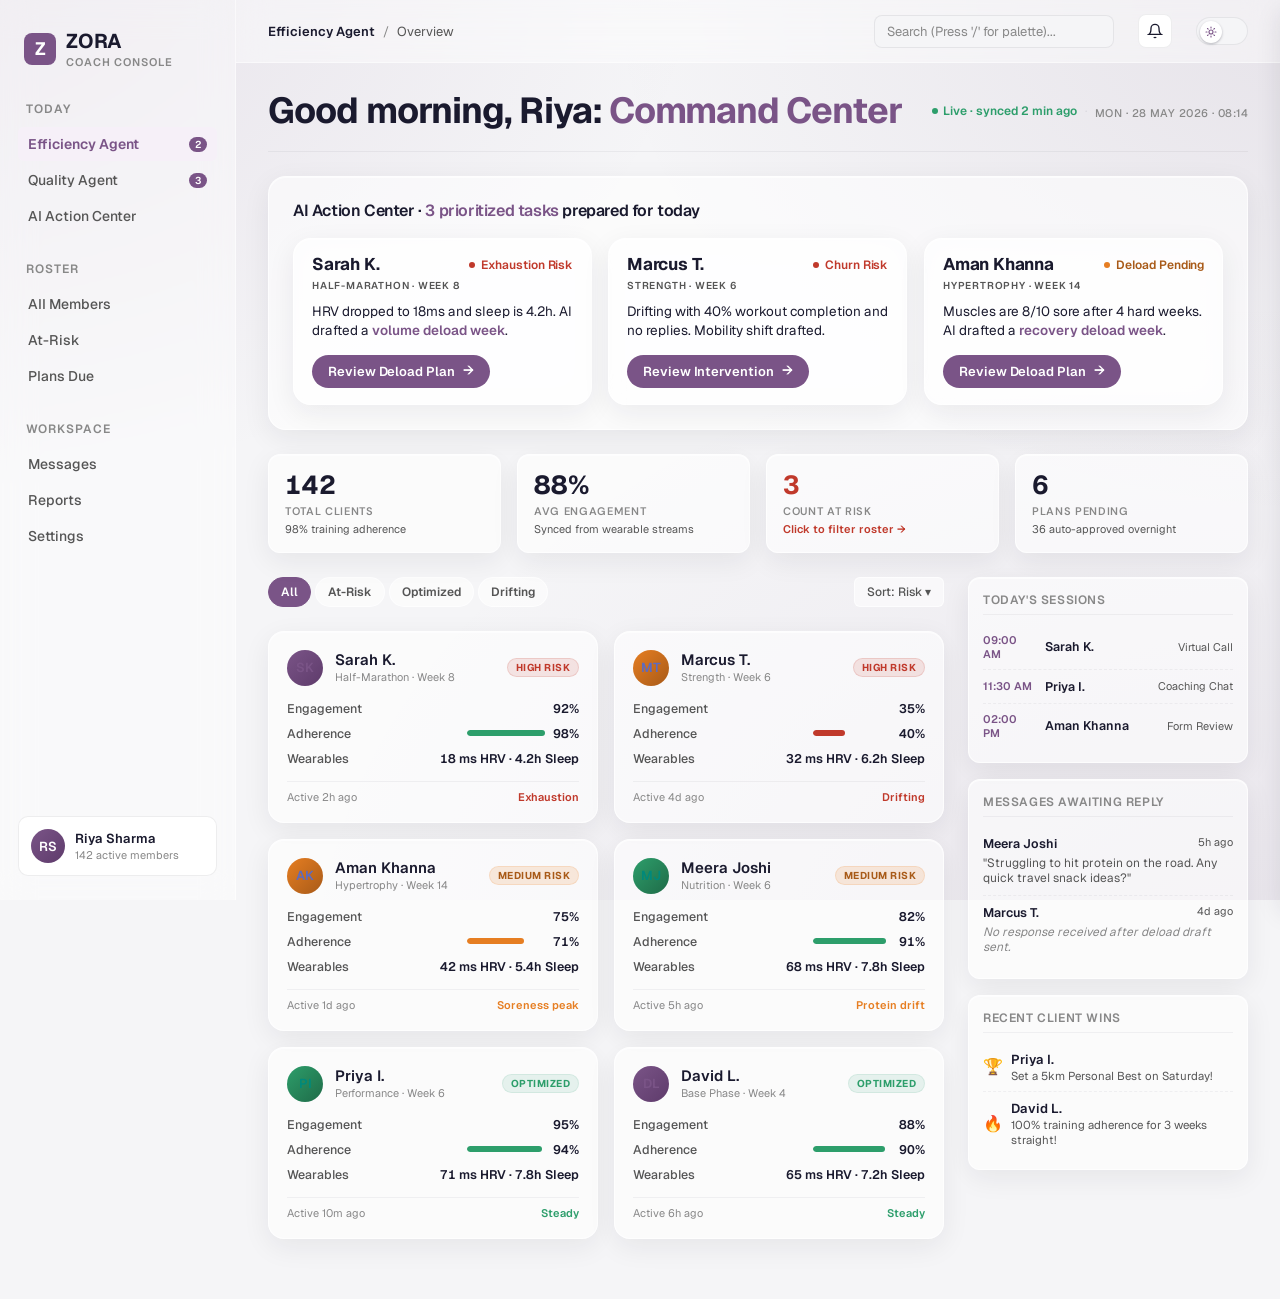
==== commit 6a39af41: "Updated Workflow" ====
--- a/Projects/efficiency-agent-mockup/outputs/index.html
+++ b/Projects/efficiency-agent-mockup/outputs/index.html
@@ -11,6 +11,19 @@
     href="https://fonts.googleapis.com/css2?family=DM+Sans:ital,opsz,wght@0,9..40,100..1000;1,9..40,100..1000&family=Geist:wght@100..900&display=swap"
     rel="stylesheet">
   <link rel="stylesheet" href="design-tokens.css">
+  <script>
+    // Pre-paint theme boot — avoids flash of incorrect theme
+    (function () {
+      try {
+        var stored = localStorage.getItem('theme');
+        var prefersDark = window.matchMedia && window.matchMedia('(prefers-color-scheme: dark)').matches;
+        var theme = stored || (prefersDark ? 'dark' : 'light');
+        document.documentElement.setAttribute('data-theme', theme);
+      } catch (e) {
+        document.documentElement.setAttribute('data-theme', 'light');
+      }
+    })();
+  </script>
 </head>
 
 <body>
@@ -66,7 +79,7 @@
         <span id="crumb-tail">Overview</span>
       </div>
 
-      <input class="search" placeholder="Search members, plans, signals…" />
+      <input class="search" id="topbar-search-trigger" placeholder="Search (Press '/' for palette)..." readonly style="cursor:pointer;" />
 
       <button class="icon-btn" title="Notifications">
         <svg width="16" height="16" viewBox="0 0 24 24" fill="none" stroke="currentColor" stroke-width="2">
@@ -74,485 +87,422 @@
           <path d="M10.3 21a1.94 1.94 0 0 0 3.4 0" />
         </svg>
       </button>
+
+      <button
+        type="button"
+        id="theme-toggle"
+        class="theme-toggle"
+        role="switch"
+        aria-checked="false"
+        aria-label="Toggle dark mode"
+        title="Toggle dark mode"
+      >
+        <span class="theme-toggle__thumb" aria-hidden="true">
+          <svg class="icon-sun" viewBox="0 0 24 24" fill="none" stroke="currentColor" stroke-width="2.2" stroke-linecap="round" stroke-linejoin="round">
+            <circle cx="12" cy="12" r="4" />
+            <path d="M12 2v2M12 20v2M4.93 4.93l1.41 1.41M17.66 17.66l1.41 1.41M2 12h2M20 12h2M4.93 19.07l1.41-1.41M17.66 6.34l1.41-1.41" />
+          </svg>
+          <svg class="icon-moon" viewBox="0 0 24 24" fill="none" stroke="currentColor" stroke-width="2.2" stroke-linecap="round" stroke-linejoin="round">
+            <path d="M21 12.79A9 9 0 1 1 11.21 3 7 7 0 0 0 21 12.79z" />
+          </svg>
+        </span>
+      </button>
     </div>
 
     <!-- ============== SCREEN 1 ============== -->
     <div class="page active animated-entrance" id="screen-1">
 
       <div class="page-head page-head--hero">
-        <div>
-          <h1 class="page-title page-title--hero">Good morning, Riya — <em>36 plans</em> optimized overnight.</h1>
-          <p class="page-sub">2 athletes require urgent attention. All drafts are editable. Nothing sends without your
-            approval.</p>
-        </div>
-        <div class="page-meta">
-          <div class="live">Live · synced 2 min ago</div>
-          <div class="page-meta-date">MON · 28 MAY 2026 · 08:14</div>
-        </div>
-      </div>
-
-      <!-- Roster Stats Banner (PRD 3.1) -->
-      <div class="stats-banner animated-entrance stagger-1">
-        <div class="stats-card">
-          <div class="stats-card-num">142</div>
-          <div>
-            <div class="stats-card-label">Active Members</div>
-            <div class="stats-card-desc">98% training adherence</div>
-          </div>
-        </div>
-
-        <div class="stats-card stats-card--ok">
-          <div class="stats-card-num stats-card-num--ok">36<span class="stats-card-num-denom">/38</span></div>
-          <div>
-            <div class="stats-card-label">Plans Optimized</div>
-            <div class="stats-card-desc">Overnight sync completed</div>
-          </div>
-        </div>
-
-        <div class="stats-card stats-card--urgent">
-          <div class="stats-card-num stats-card-num--bad">2</div>
-          <div>
-            <div class="stats-card-label">Urgent Alerts</div>
-            <div class="stats-card-desc stats-card-desc--urgent">Intervention required</div>
-          </div>
+        <div class="hero-distilled">
+          <h1 class="page-title page-title--hero">Good morning, Riya: <em>Command Center</em></h1>
+        </div>
+        <div class="page-meta-inline">
+          <span class="live">Live · synced 2 min ago</span>
+          <span class="meta-dot">·</span>
+          <span class="page-meta-date">MON · 28 MAY 2026 · 08:14</span>
         </div>
       </div>
 
       <!-- AI Action Center -->
       <div class="action-center">
         <div class="ac-head">
-          <div class="ac-icon">
-            <svg width="18" height="18" viewBox="0 0 24 24" fill="none" stroke="currentColor" stroke-width="2.2">
-              <path
-                d="M12 2v4M12 18v4M4.93 4.93l2.83 2.83M16.24 16.24l2.83 2.83M2 12h4M18 12h4M4.93 19.07l2.83-2.83M16.24 7.76l2.83-2.83" />
-            </svg>
-          </div>
           <div>
-            <div class="ac-title">AI Action Center · <span class="count" id="ac-count-span">3 alerts</span> waiting for
-              review</div>
-            <div class="ac-sub">Overnight data streams analyzed. Select an athlete below to review adjustments.</div>
-          </div>
-          <div style="margin-left:auto;display:flex;gap:var(--space-sm);align-items:center;">
-            <div class="sort-container">
-              <button class="btn-skip" id="sort-trigger">Sort: Priority ▾</button>
-              <div class="sort-dropdown" id="sort-dropdown">
-                <button class="sort-item active" data-sort="priority">
-                  <span>Priority</span>
-                  <svg width="12" height="12" viewBox="0 0 24 24" fill="none" stroke="currentColor" stroke-width="2.5">
-                    <polyline points="20 6 9 17 4 12" />
-                  </svg>
-                </button>
-                <button class="sort-item" data-sort="recency">
-                  <span>Recency</span>
-                  <svg width="12" height="12" viewBox="0 0 24 24" fill="none" stroke="currentColor" stroke-width="2.5"
-                    style="display:none;">
-                    <polyline points="20 6 9 17 4 12" />
-                  </svg>
-                </button>
-                <button class="sort-item" data-sort="name">
-                  <span>Athlete Name</span>
-                  <svg width="12" height="12" viewBox="0 0 24 24" fill="none" stroke="currentColor" stroke-width="2.5"
-                    style="display:none;">
-                    <polyline points="20 6 9 17 4 12" />
-                  </svg>
-                </button>
-              </div>
-            </div>
-            <button class="btn-edit" id="open-queue-btn">Open Queue →</button>
+            <div class="ac-title">AI Action Center · <span class="count" id="ac-count-span">3 prioritized tasks</span> prepared for today</div>
           </div>
         </div>
 
         <div class="draft-row" id="drafts-container">
           <!-- Draft 1: Sarah K -->
-          <div class="draft draft-crit animated-entrance stagger-1" tabindex="0" data-priority="1" data-recency="2"
-            data-name="Sarah K.">
+          <div class="draft draft-crit animated-entrance stagger-1" tabindex="0" onclick="window.location.href='reco-card.html?client=sarah-k&tab=plan'">
             <div class="draft-inner">
               <div class="draft-head">
-                <div class="draft-avatar av-1">SK</div>
                 <div>
                   <div class="draft-name">Sarah K.</div>
-                  <div class="draft-meta">Week 8 · Half-Marathon</div>
-                </div>
-                <span class="draft-tag tag-crit">Exhaustion</span>
-              </div>
-              <div class="draft-summary">HRV down <strong>52%</strong>, sleep <strong>42/100</strong>. AI suggests
-                <strong>recovery walk</strong> &amp; long run shift.
-              </div>
+                  <div class="draft-meta">Half-Marathon · Week 8</div>
+                </div>
+                <span class="draft-tag tag-crit">Exhaustion Risk</span>
+              </div>
+              <p class="draft-summary">HRV dropped to 18ms and sleep is 4.2h. AI drafted a <strong>volume deload week</strong>.</p>
               <div class="draft-actions">
-                <button class="btn-edit">Review Plan</button>
-                <button class="btn-skip">Skip</button>
-              </div>
-            </div>
-            <div class="draft-skipped-state">
-              <div class="skipped-content">
-                <div class="skipped-icon">
-                  <svg width="14" height="14" viewBox="0 0 24 24" fill="none" stroke="currentColor" stroke-width="2.5">
-                    <line x1="18" y1="6" x2="6" y2="18"></line>
-                    <line x1="6" y1="6" x2="18" y2="18"></line>
-                  </svg>
-                </div>
-                <span class="skipped-msg">Sarah K. skipped</span>
-              </div>
-              <button class="btn-undo">Undo</button>
+                <button class="btn-edit" onclick="event.stopPropagation(); window.location.href='reco-card.html?client=sarah-k&tab=plan'">Review Deload Plan</button>
+              </div>
             </div>
           </div>
 
           <!-- Draft 2: Marcus T -->
-          <div class="draft draft-crit animated-entrance stagger-2" tabindex="0" data-priority="2" data-recency="3"
-            data-name="Marcus T.">
+          <div class="draft draft-crit animated-entrance stagger-2" tabindex="0" onclick="window.location.href='reco-card.html?client=marcus-t&tab=risk'">
             <div class="draft-inner">
               <div class="draft-head">
-                <div class="draft-avatar av-2">MT</div>
                 <div>
                   <div class="draft-name">Marcus T.</div>
-                  <div class="draft-meta">Week 6 · Strength</div>
-                </div>
-                <span class="draft-tag tag-crit">Churn Alert</span>
-              </div>
-              <div class="draft-summary">Workout Adherence <strong>40%</strong>, HRV ↓ <strong>24%</strong>. AI suggests
-                scaling back to <strong>joint mobility</strong>.</div>
+                  <div class="draft-meta">Strength · Week 6</div>
+                </div>
+                <span class="draft-tag tag-crit">Churn Risk</span>
+              </div>
+              <p class="draft-summary">Drifting with 40% workout completion and no replies. Mobility shift drafted.</p>
               <div class="draft-actions">
-                <button class="btn-edit">Review Plan</button>
-                <button class="btn-skip">Skip</button>
-              </div>
-            </div>
-            <div class="draft-skipped-state">
-              <div class="skipped-content">
-                <div class="skipped-icon">
-                  <svg width="14" height="14" viewBox="0 0 24 24" fill="none" stroke="currentColor" stroke-width="2.5">
-                    <line x1="18" y1="6" x2="6" y2="18"></line>
-                    <line x1="6" y1="6" x2="18" y2="18"></line>
-                  </svg>
-                </div>
-                <span class="skipped-msg">Marcus T. skipped</span>
-              </div>
-              <button class="btn-undo">Undo</button>
+                <button class="btn-edit" onclick="event.stopPropagation(); window.location.href='reco-card.html?client=marcus-t&tab=risk'">Review Intervention</button>
+              </div>
             </div>
           </div>
 
           <!-- Draft 3: Aman Khanna -->
-          <div class="draft draft-deload animated-entrance stagger-3" tabindex="0" data-priority="3" data-recency="1"
-            data-name="Aman Khanna">
+          <div class="draft draft-deload animated-entrance stagger-3" tabindex="0" onclick="window.location.href='reco-card.html?client=aman-khanna&tab=plan'">
             <div class="draft-inner">
               <div class="draft-head">
-                <div class="draft-avatar av-2">AK</div>
                 <div>
                   <div class="draft-name">Aman Khanna</div>
-                  <div class="draft-meta">Week 14 · Hypertrophy</div>
-                </div>
-                <span class="draft-tag tag-deload">Deload</span>
-              </div>
-              <div class="draft-summary">HRV down <strong>18%</strong>, sleep <strong>5.4h avg</strong>. Plan suggests
-                <strong>deload week</strong> (reduced volume).
-              </div>
+                  <div class="draft-meta">Hypertrophy · Week 14</div>
+                </div>
+                <span class="draft-tag tag-deload">Deload Pending</span>
+              </div>
+              <p class="draft-summary">Muscles are 8/10 sore after 4 hard weeks. AI drafted a <strong>recovery deload week</strong>.</p>
               <div class="draft-actions">
-                <button class="btn-edit">Review Plan</button>
-                <button class="btn-skip">Skip</button>
-              </div>
-            </div>
-            <div class="draft-skipped-state">
-              <div class="skipped-content">
-                <div class="skipped-icon">
-                  <svg width="14" height="14" viewBox="0 0 24 24" fill="none" stroke="currentColor" stroke-width="2.5">
-                    <line x1="18" y1="6" x2="6" y2="18"></line>
-                    <line x1="6" y1="6" x2="18" y2="18"></line>
-                  </svg>
-                </div>
-                <span class="skipped-msg">Aman Khanna skipped</span>
-              </div>
-              <button class="btn-undo">Undo</button>
-            </div>
-          </div>
+                <button class="btn-edit" onclick="event.stopPropagation(); window.location.href='reco-card.html?client=aman-khanna&tab=plan'">Review Deload Plan</button>
+              </div>
+            </div>
+          </div>
+        </div>
+      </div>
+
+      <!-- Pulse Metrics Row -->
+      <div class="pulse-metrics-row">
+        <div class="pulse-metric-card">
+          <span class="metric-val">142</span>
+          <span class="metric-label">Total Clients</span>
+          <span class="metric-sub">98% training adherence</span>
+        </div>
+        <div class="pulse-metric-card">
+          <span class="metric-val">88%</span>
+          <span class="metric-label">Avg Engagement</span>
+          <span class="metric-sub">Synced from wearable streams</span>
+        </div>
+        <div class="pulse-metric-card interactive" id="metric-at-risk">
+          <span class="metric-val" style="color: var(--bad);">3</span>
+          <span class="metric-label">Count at Risk</span>
+          <span class="metric-sub" style="color: var(--bad); font-weight: 600;">Click to filter roster →</span>
+        </div>
+        <div class="pulse-metric-card">
+          <span class="metric-val">6</span>
+          <span class="metric-label">Plans Pending</span>
+          <span class="metric-sub">36 auto-approved overnight</span>
         </div>
       </div>
 
       <!-- 2-col layout -->
       <div class="grid-2col">
 
-        <div>
-          <!-- Threads -->
-          <div class="section section--threads">
-            <div class="section-head">
+        <!-- Left Column: Roster Grid -->
+        <div class="roster-grid-container">
+          <div class="controls-bar">
+            <div class="filter-group">
+              <button class="filter-btn active" id="filter-all">All</button>
+              <button class="filter-btn" id="filter-risk">At-Risk</button>
+              <button class="filter-btn" id="filter-optimized">Optimized</button>
+              <button class="filter-btn" id="filter-drifting">Drifting</button>
+            </div>
+            
+            <div class="sort-container">
+              <button class="sort-trigger-btn" id="roster-sort-trigger">Sort: Risk ▾</button>
+              <div class="sort-dropdown" id="roster-sort-dropdown" style="right: 0;">
+                <button class="sort-item active" data-sort="risk">Risk Level</button>
+                <button class="sort-item" data-sort="recency">Recency</button>
+                <button class="sort-item" data-sort="type">Coaching Type</button>
+              </div>
+            </div>
+          </div>
+
+          <div class="roster-grid" id="roster-grid">
+            <!-- Sarah K -->
+            <div class="client-card" data-client="sarah-k" data-risk="high" data-recency="2" data-type="endurance" onclick="window.location.href='reco-card.html?client=sarah-k'">
+              <div class="client-card-header">
+                <div class="client-card-avatar av-1">SK</div>
+                <div>
+                  <div class="client-card-name">Sarah K.</div>
+                  <div class="client-card-program">Half-Marathon · Week 8</div>
+                </div>
+                <span class="client-card-risk-badge risk-high">High Risk</span>
+              </div>
+              <div class="client-card-vitals">
+                <div class="client-card-vital-row">
+                  <span>Engagement</span>
+                  <span>92%</span>
+                </div>
+                <div class="client-card-vital-row">
+                  <span>Adherence</span>
+                  <div style="display: flex; align-items: center; gap: 6px;">
+                    <div class="progress-bar-container">
+                      <div class="progress-bar-fill ok" style="width: 98%;"></div>
+                    </div>
+                    <span>98%</span>
+                  </div>
+                </div>
+                <div class="client-card-vital-row">
+                  <span>Wearables</span>
+                  <span>18 ms HRV · 4.2h Sleep</span>
+                </div>
+              </div>
+              <div class="client-card-footer">
+                <span>Active 2h ago</span>
+                <span style="color: var(--bad); font-weight: 600;">Exhaustion</span>
+              </div>
+            </div>
+
+            <!-- Marcus T -->
+            <div class="client-card" data-client="marcus-t" data-risk="high" data-recency="96" data-type="strength" onclick="window.location.href='reco-card.html?client=marcus-t'">
+              <div class="client-card-header">
+                <div class="client-card-avatar av-2">MT</div>
+                <div>
+                  <div class="client-card-name">Marcus T.</div>
+                  <div class="client-card-program">Strength · Week 6</div>
+                </div>
+                <span class="client-card-risk-badge risk-high">High Risk</span>
+              </div>
+              <div class="client-card-vitals">
+                <div class="client-card-vital-row">
+                  <span>Engagement</span>
+                  <span>35%</span>
+                </div>
+                <div class="client-card-vital-row">
+                  <span>Adherence</span>
+                  <div style="display: flex; align-items: center; gap: 6px;">
+                    <div class="progress-bar-container">
+                      <div class="progress-bar-fill bad" style="width: 40%;"></div>
+                    </div>
+                    <span>40%</span>
+                  </div>
+                </div>
+                <div class="client-card-vital-row">
+                  <span>Wearables</span>
+                  <span>32 ms HRV · 6.2h Sleep</span>
+                </div>
+              </div>
+              <div class="client-card-footer">
+                <span>Active 4d ago</span>
+                <span style="color: var(--bad); font-weight: 600;">Drifting</span>
+              </div>
+            </div>
+
+            <!-- Aman Khanna -->
+            <div class="client-card" data-client="aman-khanna" data-risk="med" data-recency="24" data-type="strength" onclick="window.location.href='reco-card.html?client=aman-khanna'">
+              <div class="client-card-header">
+                <div class="client-card-avatar av-2">AK</div>
+                <div>
+                  <div class="client-card-name">Aman Khanna</div>
+                  <div class="client-card-program">Hypertrophy · Week 14</div>
+                </div>
+                <span class="client-card-risk-badge risk-med">Medium Risk</span>
+              </div>
+              <div class="client-card-vitals">
+                <div class="client-card-vital-row">
+                  <span>Engagement</span>
+                  <span>75%</span>
+                </div>
+                <div class="client-card-vital-row">
+                  <span>Adherence</span>
+                  <div style="display: flex; align-items: center; gap: 6px;">
+                    <div class="progress-bar-container">
+                      <div class="progress-bar-fill warn" style="width: 71%;"></div>
+                    </div>
+                    <span>71%</span>
+                  </div>
+                </div>
+                <div class="client-card-vital-row">
+                  <span>Wearables</span>
+                  <span>42 ms HRV · 5.4h Sleep</span>
+                </div>
+              </div>
+              <div class="client-card-footer">
+                <span>Active 1d ago</span>
+                <span style="color: var(--warn); font-weight: 600;">Soreness peak</span>
+              </div>
+            </div>
+
+            <!-- Meera Joshi -->
+            <div class="client-card" data-client="meera-joshi" data-risk="med" data-recency="5" data-type="nutrition" onclick="window.location.href='reco-card.html?client=meera-joshi'">
+              <div class="client-card-header">
+                <div class="client-card-avatar av-3">MJ</div>
+                <div>
+                  <div class="client-card-name">Meera Joshi</div>
+                  <div class="client-card-program">Nutrition · Week 6</div>
+                </div>
+                <span class="client-card-risk-badge risk-med">Medium Risk</span>
+              </div>
+              <div class="client-card-vitals">
+                <div class="client-card-vital-row">
+                  <span>Engagement</span>
+                  <span>82%</span>
+                </div>
+                <div class="client-card-vital-row">
+                  <span>Adherence</span>
+                  <div style="display: flex; align-items: center; gap: 6px;">
+                    <div class="progress-bar-container">
+                      <div class="progress-bar-fill ok" style="width: 91%;"></div>
+                    </div>
+                    <span>91%</span>
+                  </div>
+                </div>
+                <div class="client-card-vital-row">
+                  <span>Wearables</span>
+                  <span>68 ms HRV · 7.8h Sleep</span>
+                </div>
+              </div>
+              <div class="client-card-footer">
+                <span>Active 5h ago</span>
+                <span style="color: var(--warn); font-weight: 600;">Protein drift</span>
+              </div>
+            </div>
+
+            <!-- Priya I -->
+            <div class="client-card" data-client="priya-i" data-risk="low" data-recency="0.1" data-type="performance" onclick="window.location.href='reco-card.html?client=priya-i'">
+              <div class="client-card-header">
+                <div class="client-card-avatar av-3">PI</div>
+                <div>
+                  <div class="client-card-name">Priya I.</div>
+                  <div class="client-card-program">Performance · Week 6</div>
+                </div>
+                <span class="client-card-risk-badge risk-low">Optimized</span>
+              </div>
+              <div class="client-card-vitals">
+                <div class="client-card-vital-row">
+                  <span>Engagement</span>
+                  <span>95%</span>
+                </div>
+                <div class="client-card-vital-row">
+                  <span>Adherence</span>
+                  <div style="display: flex; align-items: center; gap: 6px;">
+                    <div class="progress-bar-container">
+                      <div class="progress-bar-fill ok" style="width: 94%;"></div>
+                    </div>
+                    <span>94%</span>
+                  </div>
+                </div>
+                <div class="client-card-vital-row">
+                  <span>Wearables</span>
+                  <span>71 ms HRV · 7.8h Sleep</span>
+                </div>
+              </div>
+              <div class="client-card-footer">
+                <span>Active 10m ago</span>
+                <span style="color: var(--ok); font-weight: 600;">Steady</span>
+              </div>
+            </div>
+
+            <!-- David L -->
+            <div class="client-card" data-client="david-l" data-risk="low" data-recency="6" data-type="endurance" onclick="window.location.href='reco-card.html?client=david-l'">
+              <div class="client-card-header">
+                <div class="client-card-avatar av-1">DL</div>
+                <div>
+                  <div class="client-card-name">David L.</div>
+                  <div class="client-card-program">Base Phase · Week 4</div>
+                </div>
+                <span class="client-card-risk-badge risk-low">Optimized</span>
+              </div>
+              <div class="client-card-vitals">
+                <div class="client-card-vital-row">
+                  <span>Engagement</span>
+                  <span>88%</span>
+                </div>
+                <div class="client-card-vital-row">
+                  <span>Adherence</span>
+                  <div style="display: flex; align-items: center; gap: 6px;">
+                    <div class="progress-bar-container">
+                      <div class="progress-bar-fill ok" style="width: 90%;"></div>
+                    </div>
+                    <span>90%</span>
+                  </div>
+                </div>
+                <div class="client-card-vital-row">
+                  <span>Wearables</span>
+                  <span>65 ms HRV · 7.2h Sleep</span>
+                </div>
+              </div>
+              <div class="client-card-footer">
+                <span>Active 6h ago</span>
+                <span style="color: var(--ok); font-weight: 600;">Steady</span>
+              </div>
+            </div>
+          </div>
+        </div>
+
+        <!-- Slim Right Rail (Ambient Context) -->
+        <div class="ambient-rail">
+          <!-- Today's Sessions -->
+          <div class="ambient-card">
+            <div class="ambient-card-title">Today's Sessions</div>
+            <div class="ambient-item">
+              <span class="ambient-item-time">09:00 AM</span>
+              <span class="ambient-item-name">Sarah K.</span>
+              <span class="ambient-item-desc">Virtual Call</span>
+            </div>
+            <div class="ambient-item">
+              <span class="ambient-item-time">11:30 AM</span>
+              <span class="ambient-item-name">Priya I.</span>
+              <span class="ambient-item-desc">Coaching Chat</span>
+            </div>
+            <div class="ambient-item">
+              <span class="ambient-item-time">02:00 PM</span>
+              <span class="ambient-item-name">Aman Khanna</span>
+              <span class="ambient-item-desc">Form Review</span>
+            </div>
+          </div>
+
+          <!-- Messages Awaiting Reply -->
+          <div class="ambient-card">
+            <div class="ambient-card-title">Messages Awaiting Reply</div>
+            <div class="ambient-item" style="flex-direction: column; align-items: flex-start; gap: 4px;">
+              <div style="display:flex; justify-content:space-between; width:100%;">
+                <span class="ambient-item-name">Meera Joshi</span>
+                <span class="ambient-item-desc">5h ago</span>
+              </div>
+              <div style="font-size:12px; color:var(--ink-3); line-height:1.3;">"Struggling to hit protein on the road. Any quick travel snack ideas?"</div>
+            </div>
+            <div class="ambient-item" style="flex-direction: column; align-items: flex-start; gap: 4px;">
+              <div style="display:flex; justify-content:space-between; width:100%;">
+                <span class="ambient-item-name">Marcus T.</span>
+                <span class="ambient-item-desc">4d ago</span>
+              </div>
+              <div style="font-size:12px; color:var(--ink-4); line-height:1.3; font-style:italic;">No response received after deload draft sent.</div>
+            </div>
+          </div>
+
+          <!-- Recent Client Wins -->
+          <div class="ambient-card">
+            <div class="ambient-card-title">Recent Client Wins</div>
+            <div class="ambient-item" style="gap: 8px;">
+              <span style="font-size: 16px;">🏆</span>
               <div>
-                <h2 class="section-title">Threads</h2>
-                <div class="section-sub">the stories Zora has been watching</div>
-              </div>
-              <a href="#" class="section-link">Open all threads →</a>
-            </div>
-
-            <div class="threads">
-              <article class="thread thread--alert animated-entrance stagger-1" data-client="sarah-k"
-                tabindex="0" role="link" aria-label="Open thread for Sarah K.">
-                <div class="thread-anchor">
-                  <div class="thread-avatar">SK</div>
-                  <span class="thread-name">Sarah</span>
-                </div>
-                <p class="thread-sentence">Nine days ago her HRV started leaning. We pulled Saturday's long run before it tipped into a crash. Sleep is still catching up; HRV is following.</p>
-                <svg class="thread-trace" viewBox="0 0 180 32" preserveAspectRatio="none" aria-hidden="true">
-                  <polyline points="0,10 22,12 44,17 66,23 88,27 110,26 132,22 154,18 178,15" />
-                  <circle cx="178" cy="15" r="2.4" />
-                </svg>
-                <div class="thread-status">
-                  <span class="thread-dot"></span>
-                  <span class="thread-state">recovering</span>
-                </div>
-              </article>
-
-              <article class="thread thread--watch animated-entrance stagger-2" data-client="marcus-t"
-                tabindex="0" role="link" aria-label="Open thread for Marcus T.">
-                <div class="thread-anchor">
-                  <div class="thread-avatar">MT</div>
-                  <span class="thread-name">Marcus</span>
-                </div>
-                <p class="thread-sentence">Four quiet days. No app opens, no replies, two sessions skipped. His biometrics are fine; he is just drifting away.</p>
-                <svg class="thread-trace" viewBox="0 0 180 32" preserveAspectRatio="none" aria-hidden="true">
-                  <polyline points="0,12 22,14 44,15 66,17 88,20 110,22 132,24 154,25 178,26" />
-                  <circle cx="178" cy="26" r="2.4" />
-                </svg>
-                <div class="thread-status">
-                  <span class="thread-dot"></span>
-                  <span class="thread-state">watching</span>
-                </div>
-              </article>
-
-              <article class="thread thread--note animated-entrance stagger-3" data-client="meera-joshi"
-                tabindex="0" role="link" aria-label="Open thread for Meera Joshi">
-                <div class="thread-anchor">
-                  <div class="thread-avatar">MJ</div>
-                  <span class="thread-name">Meera</span>
-                </div>
-                <p class="thread-sentence">Protein has drifted four days in a row. Workouts are still landing, which is why this hasn't surfaced as a risk yet, but the curve is bending.</p>
-                <svg class="thread-trace" viewBox="0 0 180 32" preserveAspectRatio="none" aria-hidden="true">
-                  <polyline points="0,8 22,9 44,10 66,12 88,15 110,18 132,20 154,22 178,23" />
-                  <circle cx="178" cy="23" r="2.4" />
-                </svg>
-                <div class="thread-status">
-                  <span class="thread-dot"></span>
-                  <span class="thread-state">drifting</span>
-                </div>
-              </article>
-
-              <article class="thread thread--stable animated-entrance stagger-4" data-client="priya-i"
-                tabindex="0" role="link" aria-label="Open thread for Priya I.">
-                <div class="thread-anchor">
-                  <div class="thread-avatar">PI</div>
-                  <span class="thread-name">Priya</span>
-                </div>
-                <p class="thread-sentence">Six weeks in and nothing notable moved this week. The plan is doing its job; Zora is not.</p>
-                <svg class="thread-trace" viewBox="0 0 180 32" preserveAspectRatio="none" aria-hidden="true">
-                  <polyline points="0,15 22,14 44,15 66,13 88,14 110,12 132,13 154,11 178,12" />
-                  <circle cx="178" cy="12" r="2.4" />
-                </svg>
-                <div class="thread-status">
-                  <span class="thread-dot"></span>
-                  <span class="thread-state">steady</span>
-                </div>
-              </article>
-            </div>
-          </div>
-
-          <!-- Roster Grid -->
-          <div class="section">
-            <div class="section-head">
+                <div class="ambient-item-name" style="font-size:13px;">Priya I.</div>
+                <div style="font-size:11.5px; color:var(--ink-3);">Set a 5km Personal Best on Saturday!</div>
+              </div>
+            </div>
+            <div class="ambient-item" style="gap: 8px;">
+              <span style="font-size: 16px;">🔥</span>
               <div>
-                <h2 class="section-title">Roster pulse</h2>
-                <div class="section-sub">42 members · last 7 days · sorted by status</div>
-              </div>
-              <a href="#" class="section-link">Filter &amp; sort →</a>
-            </div>
-
-            <div class="roster-list">
-              <!-- Header Row -->
-              <div class="roster-list-header">
-                <div class="col-athlete">Athlete</div>
-                <div class="col-status">Status</div>
-                <div class="col-hrv">HRV</div>
-                <div class="col-sleep">Sleep</div>
-                <div class="col-adh">Adherence</div>
-                <div class="col-trend">7d Recovery Trend</div>
-              </div>
-
-              <!-- Sarah K -->
-              <div class="roster-row animated-entrance stagger-1" tabindex="0">
-                <div class="col-athlete">
-                  <div class="tile-avatar av-1">SK</div>
-                  <div>
-                    <div class="tile-name">Sarah K.</div>
-                    <div class="tile-streak">Week 8 · Half-Marathon</div>
-                  </div>
-                </div>
-                <div class="col-status">
-                  <span class="status-indicator status-red"></span>
-                  <span class="status-text text-red">Exhaustion Risk</span>
-                </div>
-                <div class="col-hrv"><span class="val-num low">18 ms</span></div>
-                <div class="col-sleep"><span class="val-num low">4.2h</span></div>
-                <div class="col-adh"><span class="val-num">98%</span></div>
-                <div class="col-trend">
-                  <svg class="tile-spark" viewBox="0 0 100 24" preserveAspectRatio="none">
-                    <polyline fill="none" stroke="#c0392b" stroke-width="1.5"
-                      points="0,5 14,8 28,12 42,16 56,18 70,20 84,21 100,22" />
-                  </svg>
-                </div>
-              </div>
-
-              <!-- Marcus T -->
-              <div class="roster-row animated-entrance stagger-2" tabindex="0">
-                <div class="col-athlete">
-                  <div class="tile-avatar av-2">MT</div>
-                  <div>
-                    <div class="tile-name">Marcus T.</div>
-                    <div class="tile-streak">Week 6 · Strength Plan</div>
-                  </div>
-                </div>
-                <div class="col-status">
-                  <span class="status-indicator status-red"></span>
-                  <span class="status-text text-red">High Churn Risk</span>
-                </div>
-                <div class="col-hrv"><span class="val-num low">32 ms</span></div>
-                <div class="col-sleep"><span class="val-num">6.2h</span></div>
-                <div class="col-adh"><span class="val-num low">40%</span></div>
-                <div class="col-trend">
-                  <svg class="tile-spark" viewBox="0 0 100 24" preserveAspectRatio="none">
-                    <polyline fill="none" stroke="#c0392b" stroke-width="1.5"
-                      points="0,6 14,8 28,11 42,15 56,19 70,20 84,21 100,21" />
-                  </svg>
-                </div>
-              </div>
-
-              <!-- Aman Khanna -->
-              <div class="roster-row animated-entrance stagger-3" tabindex="0">
-                <div class="col-athlete">
-                  <div class="tile-avatar av-2">AK</div>
-                  <div>
-                    <div class="tile-name">Aman Khanna</div>
-                    <div class="tile-streak">Week 14 · Hypertrophy</div>
-                  </div>
-                </div>
-                <div class="col-status">
-                  <span class="status-indicator status-amber"></span>
-                  <span class="status-text text-amber">Deload Pending</span>
-                </div>
-                <div class="col-hrv"><span class="val-num low">42 ms</span></div>
-                <div class="col-sleep"><span class="val-num low">5.4h</span></div>
-                <div class="col-adh"><span class="val-num">71%</span></div>
-                <div class="col-trend">
-                  <svg class="tile-spark" viewBox="0 0 100 24" preserveAspectRatio="none">
-                    <polyline fill="none" stroke="#e67e22" stroke-width="1.5"
-                      points="0,8 14,10 28,11 42,14 56,16 70,18 84,20 100,21" />
-                  </svg>
-                </div>
-              </div>
-
-              <!-- Priya I -->
-              <div class="roster-row animated-entrance stagger-4" tabindex="0">
-                <div class="col-athlete">
-                  <div class="tile-avatar av-3">PI</div>
-                  <div>
-                    <div class="tile-name">Priya I.</div>
-                    <div class="tile-streak">Week 6 · Performance Focus</div>
-                  </div>
-                </div>
-                <div class="col-status">
-                  <span class="status-indicator status-green"></span>
-                  <span class="status-text text-green">Optimized</span>
-                </div>
-                <div class="col-hrv"><span class="val-num">71 ms</span></div>
-                <div class="col-sleep"><span class="val-num">7.8h</span></div>
-                <div class="col-adh"><span class="val-num">94%</span></div>
-                <div class="col-trend">
-                  <svg class="tile-spark" viewBox="0 0 100 24" preserveAspectRatio="none">
-                    <polyline fill="none" stroke="#2d9e6b" stroke-width="1.5"
-                      points="0,18 14,15 28,12 42,11 56,9 70,7 84,6 100,5" />
-                  </svg>
-                </div>
-              </div>
-            </div>
-          </div>
-        </div>
-
-        <!-- Side Rail -->
-        <div class="rail">
-          <div class="rail-card animated-entrance stagger-2">
-            <div class="rail-title">Roster adherence · 7d <span class="delta up">↑ 4.2%</span></div>
-            <div class="ring-row">
-              <div class="ring">
-                <svg width="56" height="56" viewBox="0 0 56 56">
-                  <circle class="ring-bg" cx="28" cy="28" r="22" fill="none" stroke-width="6" />
-                  <circle class="ring-fg" cx="28" cy="28" r="22" fill="none" stroke="var(--ok)" stroke-width="6"
-                    stroke-dasharray="138.2" stroke-dashoffset="138.2" data-offset="20" stroke-linecap="round" />
-                </svg>
-                <div class="ring-val" id="ring-val-1" data-percent="86">0%</div>
-              </div>
-              <div class="ring-body">
-                <div class="ring-name">Workout completion</div>
-                <div class="ring-meta">36 of 42 hitting target</div>
-              </div>
-            </div>
-            <div class="ring-row">
-              <div class="ring">
-                <svg width="56" height="56" viewBox="0 0 56 56">
-                  <circle class="ring-bg" cx="28" cy="28" r="22" fill="none" stroke-width="6" />
-                  <circle class="ring-fg" cx="28" cy="28" r="22" fill="none" stroke="var(--warn)" stroke-width="6"
-                    stroke-dasharray="138.2" stroke-dashoffset="138.2" data-offset="55" stroke-linecap="round" />
-                </svg>
-                <div class="ring-val" id="ring-val-2" data-percent="71">0%</div>
-              </div>
-              <div class="ring-body">
-                <div class="ring-name">Nutrition target</div>
-                <div class="ring-meta">Protein lagging on 9 members</div>
-              </div>
-            </div>
-            <div class="ring-row">
-              <div class="ring">
-                <svg width="56" height="56" viewBox="0 0 56 56">
-                  <circle class="ring-bg" cx="28" cy="28" r="22" fill="none" stroke-width="6" />
-                  <circle class="ring-fg" cx="28" cy="28" r="22" fill="none" stroke="var(--accent)" stroke-width="6"
-                    stroke-dasharray="138.2" stroke-dashoffset="138.2" data-offset="38" stroke-linecap="round" />
-                </svg>
-                <div class="ring-val" id="ring-val-3" data-percent="78">0%</div>
-              </div>
-              <div class="ring-body">
-                <div class="ring-name">Sleep &ge; 7h</div>
-                <div class="ring-meta">5 members chronically under</div>
-              </div>
-            </div>
-          </div>
-
-          <div class="rail-card animated-entrance stagger-3">
-            <div class="rail-title">Recovery trend · 14d</div>
-            <svg class="trend-chart" viewBox="0 0 280 120" preserveAspectRatio="none">
-              <defs>
-                <linearGradient id="trendG" x1="0" x2="0" y1="0" y2="1">
-                  <stop offset="0%" stop-color="#7a5487" stop-opacity=".15" />
-                  <stop offset="100%" stop-color="#7a5487" stop-opacity="0" />
-                </linearGradient>
-              </defs>
-              <line x1="0" x2="280" y1="40" y2="40" stroke="rgba(26,26,46,0.06)" stroke-dasharray="2,3" />
-              <line x1="0" x2="280" y1="80" y2="80" stroke="rgba(26,26,46,0.06)" stroke-dasharray="2,3" />
-              <path
-                d="M0,70 L20,65 L40,68 L60,55 L80,58 L100,50 L120,45 L140,52 L160,40 L180,48 L200,42 L220,35 L240,38 L260,30 L280,32"
-                fill="none" stroke="#7a5487" stroke-width="2" />
-              <path
-                d="M0,70 L20,65 L40,68 L60,55 L80,58 L100,50 L120,45 L140,52 L160,40 L180,48 L200,42 L220,35 L240,38 L260,30 L280,32 L280,120 L0,120 Z"
-                fill="url(#trendG)" />
-              <text x="0" y="115" class="trend-axis">14d ago</text>
-              <text x="240" y="115" class="trend-axis">Today</text>
-            </svg>
-            <div style="font-size:12px;color:var(--ink-4);margin-top:6px;line-height:1.45">Roster HRV recovering after
-              Mon–Wed dip. <b style="color:var(--ok)">+6.4% week-over-week.</b></div>
-          </div>
-
-          <div class="rail-card animated-entrance stagger-4">
-            <div class="rail-title">This week, AI saved</div>
-            <div
-              style="font-family:var(--font-geist);font-size:36px;font-weight:700;letter-spacing:-.02em;line-height:1;color:var(--ink)">
-              <span id="hours-saved-val" data-target="18.4">0.0</span> <span
-                style="font-size:18px;color:var(--ink-4);font-weight:500">hours</span>
-            </div>
-            <div style="font-size:12px;color:var(--ink-4);margin-top:6px;line-height:1.5">Across 36 plan drafts, 14
-              check-ins, and 9 deload recommendations. <a href="#" style="color:var(--accent);font-weight:600">See
-                breakdown</a></div>
+                <div class="ambient-item-name" style="font-size:13px;">David L.</div>
+                <div style="font-size:11.5px; color:var(--ink-3);">100% training adherence for 3 weeks straight!</div>
+              </div>
+            </div>
           </div>
         </div>
 
@@ -699,7 +649,36 @@
             countSpan.textContent = `${activeAlertsCount} alert${activeAlertsCount > 1 ? 's' : ''} waiting for review`;
           }
         }
+
+        // Update hero alert badge dynamically
+        const heroBadgeText = document.getElementById('hero-badge-text');
+        const heroBadge = document.getElementById('hero-alert-btn');
+        if (heroBadgeText && heroBadge) {
+          const activeCritCount = Array.from(drafts).filter(d => d.classList.contains('draft-crit') && !d.classList.contains('is-skipped')).length;
+          if (activeCritCount === 0) {
+            heroBadge.style.display = 'none';
+          } else {
+            heroBadge.style.display = 'inline-flex';
+            heroBadgeText.textContent = `${activeCritCount} urgent alert${activeCritCount > 1 ? 's' : ''}`;
+          }
+        }
       };
+
+      // Hero alert button interaction: smooth scroll to Action Center + flash highlight
+      const heroAlertBtn = document.getElementById('hero-alert-btn');
+      if (heroAlertBtn) {
+        heroAlertBtn.addEventListener('click', (e) => {
+          e.preventDefault();
+          const ac = document.querySelector('.action-center');
+          if (ac) {
+            ac.scrollIntoView({ behavior: 'smooth', block: 'center' });
+            ac.classList.add('highlight-pulse');
+            setTimeout(() => {
+              ac.classList.remove('highlight-pulse');
+            }, 2400);
+          }
+        });
+      }
 
       drafts.forEach((draft) => {
         // Card-level click
@@ -1028,6 +1007,275 @@
     </div>
   </div>
 
+  <script>
+    (function () {
+      var root = document.documentElement;
+      var btn = document.getElementById('theme-toggle');
+      if (!btn) return;
+
+      function sync() {
+        var isDark = root.getAttribute('data-theme') === 'dark';
+        btn.setAttribute('aria-checked', isDark ? 'true' : 'false');
+        btn.setAttribute('title', isDark ? 'Switch to light mode' : 'Switch to dark mode');
+      }
+
+      sync();
+
+      btn.addEventListener('click', function () {
+        var next = root.getAttribute('data-theme') === 'dark' ? 'light' : 'dark';
+        root.setAttribute('data-theme', next);
+        try { localStorage.setItem('theme', next); } catch (e) {}
+        sync();
+      });
+
+      // Follow OS changes only when user hasn't explicitly chosen
+      var mq = window.matchMedia && window.matchMedia('(prefers-color-scheme: dark)');
+      if (mq && mq.addEventListener) {
+        mq.addEventListener('change', function (e) {
+          if (localStorage.getItem('theme')) return;
+          root.setAttribute('data-theme', e.matches ? 'dark' : 'light');
+          sync();
+        });
+      }
+    })();
+  </script>
+
+  <!-- Command Palette Overlay -->
+  <div class="palette-overlay" id="command-palette-overlay" role="dialog" aria-modal="true" aria-hidden="true">
+    <div class="palette-container">
+      <div class="palette-search-wrapper">
+        <span class="palette-search-icon">
+          <svg width="18" height="18" viewBox="0 0 24 24" fill="none" stroke="currentColor" stroke-width="2">
+            <circle cx="11" cy="11" r="8"></circle>
+            <line x1="21" y1="21" x2="16.65" y2="16.65"></line>
+          </svg>
+        </span>
+        <input type="text" class="palette-input" id="palette-search-input" placeholder="Search clients, actions, tabs..." />
+      </div>
+      <div class="palette-results" id="palette-results">
+        <!-- populated dynamically -->
+      </div>
+      <div class="palette-shortcuts-footer">
+        <span>Select with <kbd>↑</kbd><kbd>↓</kbd> and <kbd>Enter</kbd></span>
+        <span>Press <kbd>Esc</kbd> to close</span>
+      </div>
+    </div>
+  </div>
+
+  <script>
+    document.addEventListener('DOMContentLoaded', () => {
+      // 1. Command Palette Logic
+      const paletteOverlay = document.getElementById('command-palette-overlay');
+      const paletteInput = document.getElementById('palette-search-input');
+      const paletteResults = document.getElementById('palette-results');
+      const searchTrigger = document.getElementById('topbar-search-trigger');
+      
+      const paletteItems = [
+        { name: 'Sarah K.', desc: 'Half-Marathon · Exhaustion Risk (Plan & Performance)', url: 'reco-card.html?client=sarah-k&tab=plan' },
+        { name: 'Marcus T.', desc: 'Strength · Churn Risk (Engagement & Risk)', url: 'reco-card.html?client=marcus-t&tab=risk' },
+        { name: 'Aman Khanna', desc: 'Hypertrophy · Deload Pending (Plan & Performance)', url: 'reco-card.html?client=aman-khanna&tab=plan' },
+        { name: 'Meera Joshi', desc: 'Nutrition · Nutrition Drift (Engagement & Risk)', url: 'reco-card.html?client=meera-joshi&tab=risk' },
+        { name: 'Priya I.', desc: 'Performance · Optimized State (Plan & Performance)', url: 'reco-card.html?client=priya-i&tab=plan' },
+        { name: 'David L.', desc: 'Base Phase · Optimized (Plan & Performance)', url: 'reco-card.html?client=david-l&tab=plan' },
+        { name: 'Filter: At-Risk', desc: 'Filter client roster by At-Risk status', action: 'filter-risk' },
+        { name: 'Filter: Optimized', desc: 'Filter client roster by Optimized status', action: 'filter-optimized' },
+        { name: 'Sort: Risk', desc: 'Sort client roster by churn/exhaustion risk', action: 'sort-risk' },
+        { name: 'Sort: Recency', desc: 'Sort client roster by last active time', action: 'sort-recency' }
+      ];
+
+      let selectedIndex = 0;
+
+      function renderPalette(query = '') {
+        paletteResults.innerHTML = '';
+        const filtered = paletteItems.filter(item => 
+          item.name.toLowerCase().includes(query.toLowerCase()) || 
+          item.desc.toLowerCase().includes(query.toLowerCase())
+        );
+
+        if (filtered.length === 0) {
+          paletteResults.innerHTML = '<div style="padding: 12px; font-size:13px; color:var(--ink-4); text-align:center;">No results found</div>';
+          return;
+        }
+
+        filtered.forEach((item, index) => {
+          const opt = document.createElement('div');
+          opt.className = 'palette-option' + (index === selectedIndex ? ' selected' : '');
+          opt.innerHTML = `
+            <div>
+              <div class="palette-option-name">${item.name}</div>
+              <div style="font-size: 11px; color: var(--ink-4); margin-top:2px;">${item.desc}</div>
+            </div>
+            <span class="palette-option-type">${item.url ? 'Detail Page' : 'Command'}</span>
+          `;
+          opt.addEventListener('click', () => triggerOption(item));
+          paletteResults.appendChild(opt);
+        });
+      }
+
+      function triggerOption(item) {
+        if (item.url) {
+          window.location.href = item.url;
+        } else if (item.action) {
+          if (item.action.startsWith('filter-')) {
+            applyFilter(item.action);
+          } else if (item.action.startsWith('sort-')) {
+            const sortType = item.action.split('-')[1];
+            const sortBtn = document.querySelector(`.sort-item[data-sort="${sortType}"]`);
+            if (sortBtn) sortBtn.click();
+          }
+          closePalette();
+        }
+      }
+
+      function openPalette() {
+        paletteOverlay.classList.add('show');
+        paletteOverlay.setAttribute('aria-hidden', 'false');
+        paletteInput.value = '';
+        selectedIndex = 0;
+        renderPalette();
+        setTimeout(() => paletteInput.focus(), 100);
+      }
+
+      function closePalette() {
+        paletteOverlay.classList.remove('show');
+        paletteOverlay.setAttribute('aria-hidden', 'true');
+      }
+
+      if (searchTrigger) {
+        searchTrigger.addEventListener('click', openPalette);
+      }
+
+      paletteOverlay.addEventListener('click', (e) => {
+        if (e.target === paletteOverlay) closePalette();
+      });
+
+      document.addEventListener('keydown', (e) => {
+        if (e.key === '/') {
+          const activeEl = document.activeElement;
+          if (activeEl.tagName !== 'INPUT' && activeEl.tagName !== 'TEXTAREA') {
+            e.preventDefault();
+            openPalette();
+          }
+        }
+        if (e.key === 'Escape' && paletteOverlay.classList.contains('show')) {
+          closePalette();
+        }
+        
+        if (paletteOverlay.classList.contains('show')) {
+          const options = paletteResults.querySelectorAll('.palette-option');
+          if (options.length === 0) return;
+          if (e.key === 'ArrowDown') {
+            e.preventDefault();
+            selectedIndex = (selectedIndex + 1) % options.length;
+            renderPalette(paletteInput.value);
+          } else if (e.key === 'ArrowUp') {
+            e.preventDefault();
+            selectedIndex = (selectedIndex - 1 + options.length) % options.length;
+            renderPalette(paletteInput.value);
+          } else if (e.key === 'Enter') {
+            e.preventDefault();
+            const filtered = paletteItems.filter(item => 
+              item.name.toLowerCase().includes(paletteInput.value.toLowerCase()) || 
+              item.desc.toLowerCase().includes(paletteInput.value.toLowerCase())
+            );
+            if (filtered[selectedIndex]) {
+              triggerOption(filtered[selectedIndex]);
+            }
+          }
+        }
+      });
+
+      paletteInput.addEventListener('input', (e) => {
+        selectedIndex = 0;
+        renderPalette(e.target.value);
+      });
+
+      // 2. Filter & Sort Logic for Client Cards
+      const filterBtns = document.querySelectorAll('.filter-btn');
+      const sortDropdownTrigger = document.getElementById('roster-sort-trigger');
+      const sortDropdown = document.getElementById('roster-sort-dropdown');
+      const sortItems = sortDropdown.querySelectorAll('.sort-item');
+      const rosterGrid = document.getElementById('roster-grid');
+      const clientCards = Array.from(document.querySelectorAll('.client-card'));
+      const atRiskMetric = document.getElementById('metric-at-risk');
+
+      // Filter function
+      function applyFilter(filterId) {
+        filterBtns.forEach(btn => btn.classList.remove('active'));
+        const btn = document.getElementById(filterId);
+        if (btn) btn.classList.add('active');
+
+        rosterGrid.classList.add('transitioning');
+        setTimeout(() => {
+          clientCards.forEach(card => {
+            const risk = card.getAttribute('data-risk');
+            const footerSpanText = card.querySelector('.client-card-footer span:last-child').textContent.toLowerCase();
+            const badgeText = card.querySelector('.client-card-risk-badge').textContent.toLowerCase();
+
+            if (filterId === 'filter-all' || filterId === 'filter-all') {
+              card.style.display = 'flex';
+            } else if (filterId === 'filter-risk' || filterId === 'filter-risk') {
+              card.style.display = (risk === 'high' || risk === 'med') ? 'flex' : 'none';
+            } else if (filterId === 'filter-optimized' || filterId === 'filter-optimized') {
+              card.style.display = (badgeText.includes('optimized')) ? 'flex' : 'none';
+            } else if (filterId === 'filter-drifting' || filterId === 'filter-drifting') {
+              card.style.display = (footerSpanText.includes('drifting') || badgeText.includes('drifting')) ? 'flex' : 'none';
+            }
+          });
+          rosterGrid.classList.remove('transitioning');
+        }, 150);
+      }
+
+      filterBtns.forEach(btn => {
+        btn.addEventListener('click', () => applyFilter(btn.id));
+      });
+
+      if (atRiskMetric) {
+        atRiskMetric.addEventListener('click', () => {
+          applyFilter('filter-risk');
+          rosterGrid.scrollIntoView({ behavior: 'smooth', block: 'center' });
+        });
+      }
+
+      // Sort function
+      if (sortDropdownTrigger) {
+        sortDropdownTrigger.addEventListener('click', (e) => {
+          e.stopPropagation();
+          sortDropdown.classList.toggle('show');
+        });
+        document.addEventListener('click', () => sortDropdown.classList.remove('show'));
+
+        sortItems.forEach(item => {
+          item.addEventListener('click', (e) => {
+            e.stopPropagation();
+            sortItems.forEach(si => si.classList.remove('active'));
+            item.classList.add('active');
+            sortDropdownTrigger.textContent = `Sort: ${item.textContent} ▾`;
+            sortDropdown.classList.remove('show');
+
+            const sortType = item.getAttribute('data-sort');
+            rosterGrid.classList.add('transitioning');
+
+            setTimeout(() => {
+              const sorted = [...clientCards].sort((a, b) => {
+                if (sortType === 'risk') {
+                  const riskMap = { 'high': 3, 'med': 2, 'low': 1 };
+                  return riskMap[b.getAttribute('data-risk')] - riskMap[a.getAttribute('data-risk')];
+                } else if (sortType === 'recency') {
+                  return parseFloat(a.getAttribute('data-recency')) - parseFloat(b.getAttribute('data-recency'));
+                } else if (sortType === 'type') {
+                  return a.getAttribute('data-type').localeCompare(b.getAttribute('data-type'));
+                }
+                return 0;
+              });
+
+              sorted.forEach(el => rosterGrid.appendChild(el));
+              rosterGrid.classList.remove('transitioning');
+            }, 150);
+          });
+        });
+      }
+    });
+  </script>
 </body>
-
 </html>
--- a/Projects/efficiency-agent-mockup/outputs/design-tokens.css
+++ b/Projects/efficiency-agent-mockup/outputs/design-tokens.css
@@ -1,6 +1,13 @@
 @import url('https://fonts.googleapis.com/css2?family=DM+Sans:ital,opsz,wght@0,9..40,100..1000;1,9..40,100..1000&family=Geist:wght@100..900&display=swap');
 
 :root {
+  /* Glassmorphic system */
+  --glass-bg: rgba(255, 255, 255, 0.55);
+  --glass-border: rgba(255, 255, 255, 0.7);
+  --glass-shadow: 0 8px 28px rgba(26, 26, 46, 0.07), inset 0 1px 0 rgba(255, 255, 255, 0.6);
+  --glass-shadow-hover: 0 16px 42px rgba(122, 84, 135, 0.16), inset 0 1px 0 rgba(255, 255, 255, 0.6);
+  --glass-blur: blur(16px);
+
   /* Colors */
   --color-midnight-base: #f5f5f7;
   /* Background app shell */
@@ -95,7 +102,12 @@
 
 html,
 body {
-  background: var(--paper);
+  background:
+    radial-gradient(120% 120% at -5% -5%, rgba(122, 84, 135, 0.13), transparent 50%),
+    radial-gradient(120% 120% at 105% 0%, rgba(94, 59, 107, 0.10), transparent 48%),
+    radial-gradient(140% 140% at 100% 110%, rgba(122, 84, 135, 0.10), transparent 55%),
+    var(--paper);
+  background-attachment: fixed;
   color: var(--ink);
   font-family: var(--font-geist);
   -webkit-font-smoothing: antialiased;
@@ -110,9 +122,11 @@
 /* ------- SIDEBAR ------- */
 .sidebar {
   width: 236px;
-  background: var(--paper);
-  color: var(--ink);
-  border-right: 1px solid var(--line);
+  background: rgba(255, 255, 255, 0.42);
+  backdrop-filter: var(--glass-blur);
+  -webkit-backdrop-filter: var(--glass-blur);
+  color: var(--ink);
+  border-right: 1px solid rgba(255, 255, 255, 0.55);
   padding: 24px 18px;
   display: flex;
   flex-direction: column;
@@ -268,8 +282,10 @@
 }
 
 .topbar {
-  background: #ffffff;
-  border-bottom: 1px solid var(--line);
+  background: rgba(255, 255, 255, 0.42);
+  backdrop-filter: var(--glass-blur);
+  -webkit-backdrop-filter: var(--glass-blur);
+  border-bottom: 1px solid rgba(255, 255, 255, 0.5);
   padding: 14px 32px;
   display: flex;
   align-items: center;
@@ -385,10 +401,132 @@
 }
 
 .page-head--hero {
-  margin-bottom: 32px;
-  padding-bottom: 28px;
+  display: flex;
+  align-items: center;
+  justify-content: space-between;
+  margin-bottom: 24px;
+  padding-bottom: 20px;
   border-bottom: 1px solid var(--line-soft);
-}
+  gap: var(--space-lg);
+}
+
+.hero-distilled {
+  display: flex;
+  align-items: center;
+  gap: var(--space-md);
+  flex-wrap: wrap;
+}
+
+.hero-alert-badge {
+  display: inline-flex;
+  align-items: center;
+  gap: 6px;
+  padding: 6px 14px;
+  background: var(--bad-soft);
+  border: 1px solid rgba(192, 57, 43, 0.15);
+  border-radius: 999px;
+  color: var(--bad);
+  font-family: var(--font-geist);
+  font-size: 13px;
+  font-weight: 600;
+  cursor: pointer;
+  transition: transform 160ms var(--ease-out), background-color 160ms var(--ease-out), border-color 160ms var(--ease-out), box-shadow 160ms var(--ease-out);
+  box-shadow: 0 1px 2px rgba(192, 57, 43, 0.05);
+}
+
+.hero-alert-badge:hover {
+  background: rgba(192, 57, 43, 0.18);
+  border-color: rgba(192, 57, 43, 0.3);
+  transform: translateY(-1px);
+  box-shadow: 0 4px 12px rgba(192, 57, 43, 0.12);
+}
+
+.hero-alert-badge:active {
+  transform: scale(0.97);
+}
+
+.hero-badge-dot {
+  width: 6px;
+  height: 6px;
+  border-radius: 50%;
+  background: var(--bad);
+  animation: badge-pulse 2s infinite;
+}
+
+@keyframes badge-pulse {
+  0% {
+    box-shadow: 0 0 0 0 rgba(192, 57, 43, 0.4);
+  }
+  70% {
+    box-shadow: 0 0 0 5px rgba(192, 57, 43, 0);
+  }
+  100% {
+    box-shadow: 0 0 0 0 rgba(192, 57, 43, 0);
+  }
+}
+
+.page-meta-inline {
+  display: flex;
+  align-items: center;
+  gap: var(--space-sm);
+  font-size: 12px;
+  color: var(--ink-4);
+  font-family: var(--font-geist);
+  white-space: nowrap;
+}
+
+.page-meta-inline .live {
+  color: var(--ok);
+  display: inline-flex;
+  align-items: center;
+  gap: 5px;
+  font-weight: 600;
+}
+
+.page-meta-inline .live::before {
+  content: '';
+  width: 6px;
+  height: 6px;
+  border-radius: 50%;
+  background: var(--ok);
+  animation: pulse 2s infinite;
+}
+
+.page-meta-inline .meta-dot {
+  color: var(--line);
+}
+
+.page-meta-inline .page-meta-date {
+  font-weight: 500;
+}
+
+@keyframes highlight-flash {
+  0% {
+    box-shadow: 0 0 0 0 rgba(122, 84, 135, 0.4);
+    border-color: var(--accent);
+  }
+  50% {
+    box-shadow: 0 0 0 8px rgba(122, 84, 135, 0.15);
+    border-color: var(--accent);
+  }
+  100% {
+    box-shadow: 0 0 0 0 rgba(122, 84, 135, 0);
+  }
+}
+
+.action-center.highlight-pulse {
+  animation: highlight-flash 1.2s ease-out 2;
+  transition: border-color 0.2s, box-shadow 0.2s;
+}
+
+@media (max-width: 768px) {
+  .page-head--hero {
+    flex-direction: column;
+    align-items: flex-start;
+    gap: var(--space-sm);
+  }
+}
+
 
 .page-title {
   font-family: var(--font-geist);
@@ -469,64 +607,76 @@
 
 /* ------- AI ACTION CENTER ------- */
 .action-center {
-  background: var(--accent-soft);
-  border: 1px solid rgba(122, 84, 135, 0.15);
-  border-radius: 14px;
+  position: relative;
+  background: var(--glass-bg);
+  backdrop-filter: var(--glass-blur);
+  -webkit-backdrop-filter: var(--glass-blur);
+  border: 1px solid var(--glass-border);
+  box-shadow: var(--glass-shadow);
+  border-radius: 18px;
   padding: var(--space-lg);
-  /* Aligned to spacing system */
   margin-bottom: var(--space-lg);
-  /* Aligned to spacing system */
-  position: relative;
-  overflow: hidden;
 }
 
 .ac-head {
   display: flex;
-  align-items: center;
+  align-items: baseline;
   gap: var(--space-md);
-  /* Aligned to spacing system */
   margin-bottom: var(--space-md);
-  /* Aligned to spacing system */
-}
-
+}
+
+/* Decorative icon dropped; ac-head no longer needs the icon slot. */
 .ac-icon {
-  width: 36px;
-  height: 36px;
-  border-radius: 10px;
-  background: var(--accent);
-  display: grid;
-  place-items: center;
-  color: white;
-  flex-shrink: 0;
+  display: none;
 }
 
 .ac-title {
   font-family: var(--font-geist);
-  font-size: 20px;
-  font-weight: 600;
-  letter-spacing: -.015em;
-  color: var(--ink);
+  font-size: 16px;
+  font-weight: 600;
+  letter-spacing: -.01em;
+  color: var(--ink);
+  line-height: 1.3;
 }
 
 .ac-title .count {
   color: var(--accent);
-}
-
+  font-variant-numeric: tabular-nums;
+}
+
+/* Subline retired: the title carries the count, the section context is the page. */
 .ac-sub {
-  font-size: 13px;
-  color: var(--ink-3);
-  margin-top: 2px;
+  display: none;
 }
 
 .draft-row {
   display: grid;
-  grid-template-columns: repeat(auto-fit, minmax(280px, 1fr));
-  /* Responsive wrapping */
+  grid-template-columns: repeat(3, minmax(0, 1fr));
   gap: var(--space-md);
-  /* Aligned to spacing system */
-  margin-top: var(--space-xs);
-  /* Aligned to spacing system */
   transition: filter 180ms var(--ease-out), opacity 180ms var(--ease-out);
+}
+
+/* Narrow viewports: convert the locked 3-col row into a horizontal scroll-snap rail
+   inside the panel. Keeps everything on one line without stacking. */
+@media (max-width: 900px) {
+  .draft-row {
+    display: flex;
+    grid-template-columns: none;
+    overflow-x: auto;
+    scroll-snap-type: x mandatory;
+    padding-bottom: 4px;
+    scrollbar-width: none;
+  }
+
+  .draft-row::-webkit-scrollbar {
+    display: none;
+  }
+
+  .draft-row > .draft {
+    flex: 0 0 calc(85% - var(--space-md));
+    max-width: 280px;
+    scroll-snap-align: start;
+  }
 }
 
 .draft-row.transitioning {
@@ -535,35 +685,29 @@
 }
 
 .draft {
-  background: #ffffff;
-  border: 1px solid rgba(122, 84, 135, 0.12);
-  border-radius: 12px;
-  padding: var(--space-md);
-  /* Aligned to spacing system */
+  position: relative;
+  display: flex;
+  flex-direction: column;
+  padding: 16px 18px;
+  background: var(--glass-bg);
+  backdrop-filter: var(--glass-blur);
+  -webkit-backdrop-filter: var(--glass-blur);
+  border: 1px solid var(--glass-border);
+  box-shadow: var(--glass-shadow);
+  border-radius: 18px;
   cursor: pointer;
+  overflow: hidden;
+  transition:
+    transform 350ms var(--ease-out),
+    box-shadow 350ms var(--ease-out),
+    border-color 200ms var(--ease-out),
+    opacity 160ms var(--ease-out),
+    filter 160ms var(--ease-out);
+}
+
+.draft-inner {
   display: flex;
   flex-direction: column;
-  position: relative;
-  min-height: 154px;
-  /* Slightly taller to accommodate padding and prevent content overflow */
-  overflow: hidden;
-  transition: transform 160ms var(--ease-out), border-color 160ms var(--ease-out), box-shadow 160ms var(--ease-out), opacity 160ms var(--ease-out), filter 160ms var(--ease-out);
-}
-
-/* Priority Visual Hierarchy full borders */
-.draft-crit {
-  border-color: rgba(192, 57, 43, 0.15);
-}
-
-.draft-deload {
-  border-color: rgba(230, 126, 34, 0.15);
-}
-
-.draft-inner {
-  display: flex;
-  flex-direction: column;
-  gap: var(--space-sm);
-  /* Aligned to spacing system */
   height: 100%;
   width: 100%;
   transition: opacity 160ms var(--ease-out), transform 160ms var(--ease-out), filter 160ms var(--ease-out);
@@ -584,9 +728,8 @@
   align-items: center;
   justify-content: center;
   gap: var(--space-sm);
-  /* Aligned to spacing system */
   padding: var(--space-md);
-  /* Aligned to spacing system */
+  border-radius: inherit;
   background: #ffffff;
   opacity: 0;
   transform: scale(0.95);
@@ -642,113 +785,145 @@
 
 .draft-head {
   display: flex;
-  align-items: center;
+  align-items: flex-start;
   gap: var(--space-sm);
-  /* Aligned to spacing system */
-}
-
+}
+
+/* Avatar circle retired in favour of the name carrying the identity.
+   Keeping the class so JS hooks (avatar color tokens) stay intact. */
 .draft-avatar {
-  width: 32px;
-  /* Aligned to 4pt grid multiple */
-  height: 32px;
-  /* Aligned to 4pt grid multiple */
+  display: none;
+}
+
+.draft-name {
+  font-family: var(--font-geist);
+  font-size: 17px;
+  font-weight: 700;
+  letter-spacing: -.012em;
+  line-height: 1.1;
+  color: var(--ink);
+}
+
+.draft-meta {
+  font-family: var(--font-geist);
+  font-size: 10px;
+  font-weight: 600;
+  letter-spacing: 0.08em;
+  text-transform: uppercase;
+  color: var(--ink-3);
+  margin-top: 5px;
+}
+
+/* Urgency label: dot + colored text on the right of the name row. Not a chip. */
+.draft-tag {
+  display: inline-flex;
+  align-items: center;
+  gap: 6px;
+  margin-left: auto;
+  padding-top: 4px;
+  font-family: var(--font-geist);
+  font-size: 12px;
+  font-weight: 600;
+  letter-spacing: -.005em;
+  line-height: 1;
+  white-space: nowrap;
+}
+
+.draft-tag::before {
+  content: "";
+  width: 6px;
+  height: 6px;
   border-radius: 50%;
-  display: grid;
-  place-items: center;
-  font-size: 11px;
-  font-weight: 600;
-  color: white;
+  background: currentColor;
   flex-shrink: 0;
 }
 
-.draft-name {
+.tag-crit {
+  color: var(--bad);
+}
+
+.tag-deload {
+  /* Darker amber for text-on-white contrast (warn at #e67e22 = ~3.0:1, fails AA).
+     This shade hits ~4.7:1 on white while staying clearly amber. */
+  color: #a85a18;
+}
+
+/* Restore the brighter --warn for the leading status dot only; the dot reads as
+   the urgency cue at a glance, the text carries the meaning at AA contrast. */
+.tag-deload::before {
+  background: var(--warn);
+}
+
+.tag-plan {
+  color: var(--accent);
+}
+
+.tag-msg {
+  color: var(--ink-3);
+}
+
+.draft-summary {
+  font-family: var(--font-geist);
+  font-size: 13.5px;
+  color: var(--ink);
+  line-height: 1.45;
+  margin: 10px 0 0;
+  text-wrap: pretty;
+}
+
+.draft-summary strong {
+  color: var(--accent);
+  font-weight: 600;
+}
+
+.draft-actions {
+  display: flex;
+  align-items: center;
+  justify-content: space-between;
+  gap: var(--space-sm);
+  margin-top: auto;
+  padding-top: 14px;
+}
+
+.btn-edit {
+  display: inline-flex;
+  align-items: center;
+  gap: 8px;
+  padding: 8px 16px;
+  background: var(--accent);
+  color: #ffffff;
+  border: 0;
+  border-radius: 999px;
+  font-family: var(--font-geist);
+  font-size: 13px;
+  font-weight: 600;
+  letter-spacing: -.005em;
+  cursor: pointer;
+  transition:
+    background-color 200ms var(--ease-out),
+    transform 200ms var(--ease-out),
+    box-shadow 200ms var(--ease-out);
+}
+
+.btn-edit::after {
+  content: "→";
   font-size: 14px;
-  font-weight: 600;
-  color: var(--ink);
-}
-
-.draft-meta {
-  font-size: 12px;
-  color: var(--ink-4);
-  margin-top: 1px;
-}
-
-.draft-tag {
-  margin-left: auto;
-  font-size: 10px;
-  font-weight: 600;
-  letter-spacing: .06em;
-  text-transform: uppercase;
-  padding: 2px 8px;
-  /* Aligned tag padding */
-  border-radius: 4px;
-}
-
-.tag-plan {
-  background: rgba(122, 84, 135, 0.08);
-  color: var(--accent);
-}
-
-.tag-msg {
-  background: rgba(26, 26, 46, 0.05);
+  line-height: 1;
+  transform: translateY(-1px);
+  transition: transform 200ms var(--ease-out);
+}
+
+.btn-skip {
+  padding: 8px 6px;
+  background: transparent;
   color: var(--ink-3);
-}
-
-.tag-deload {
-  background: var(--warn-soft);
-  color: var(--warn);
-}
-
-.tag-crit {
-  background: var(--bad-soft);
-  color: var(--bad);
-}
-
-.draft-summary {
-  font-size: 13px;
-  color: var(--ink-3);
-  line-height: 1.45;
-}
-
-.draft-summary strong {
-  color: var(--ink);
-  font-weight: 600;
-}
-
-.draft-actions {
-  display: flex;
-  gap: var(--space-sm);
-  /* Aligned to spacing system */
-  margin-top: auto;
-  /* Push actions to the bottom */
-}
-
-.btn-edit {
-  flex: 1;
-  padding: var(--space-sm) var(--space-md);
-  /* Standardized layout height button padding */
-  background: var(--accent);
-  color: white;
   border: 0;
   border-radius: 6px;
-  font-family: inherit;
-  font-size: 12px;
-  font-weight: 600;
+  font-family: var(--font-geist);
+  font-size: 13px;
+  font-weight: 500;
   cursor: pointer;
-  transition: transform 160ms var(--ease-out), background-color 160ms var(--ease-out);
-}
-
-.btn-skip {
-  padding: var(--space-sm) var(--space-md);
-  /* Standardized layout height button padding */
-  background: transparent;
-  color: var(--ink-3);
-  border: 1px solid var(--line);
-  border-radius: 6px;
-  font-family: inherit;
-  font-size: 12px;
-  cursor: pointer;
-  transition: transform 160ms var(--ease-out), border-color 160ms var(--ease-out), color 160ms var(--ease-out), background-color 160ms var(--ease-out);
+  transition: color 180ms var(--ease-out);
 }
 
 /* ------- SORT DROPDOWN ------- */
@@ -1058,27 +1233,22 @@
 /* ------- HOVER GATED RULES ------- */
 @media (hover: hover) and (pointer: fine) {
   .draft:hover {
-    border-color: var(--accent);
-    transform: translateY(-2.5px);
-    box-shadow: var(--shadow-md);
-  }
-
-  .draft-crit:hover {
-    border-color: var(--bad);
-  }
-
-  .draft-deload:hover {
-    border-color: var(--warn);
+    transform: translateY(-3px);
+    border-color: var(--glass-border);
+    box-shadow: var(--glass-shadow-hover);
   }
 
   .btn-edit:hover {
     background-color: var(--accent-deep);
+    box-shadow: 0 8px 20px -8px rgba(122, 84, 135, 0.55);
+  }
+
+  .btn-edit:hover::after {
+    transform: translate(3px, -1px);
   }
 
   .btn-skip:hover {
-    border-color: var(--ink-3);
     color: var(--ink);
-    background-color: rgba(26, 26, 46, 0.02);
   }
 
   .btn-undo:hover {
@@ -1342,11 +1512,13 @@
 
 /* ------- ROSTER PULSE LIST VIEW ------- */
 .roster-list {
-  background: #ffffff;
-  border: 1px solid var(--line);
-  border-radius: 14px;
+  background: var(--glass-bg);
+  backdrop-filter: var(--glass-blur);
+  -webkit-backdrop-filter: var(--glass-blur);
+  border: 1px solid var(--glass-border);
+  box-shadow: var(--glass-shadow);
+  border-radius: 18px;
   overflow: hidden;
-  box-shadow: var(--shadow-sm);
   display: flex;
   flex-direction: column;
 }
@@ -1494,11 +1666,13 @@
 }
 
 .rail-card {
-  background: #ffffff;
-  border: 1px solid var(--line);
-  border-radius: 14px;
+  background: var(--glass-bg);
+  backdrop-filter: var(--glass-blur);
+  -webkit-backdrop-filter: var(--glass-blur);
+  border: 1px solid var(--glass-border);
+  box-shadow: var(--glass-shadow);
+  border-radius: 18px;
   padding: 18px;
-  box-shadow: var(--shadow-sm);
 }
 
 .rail-title {
@@ -1688,11 +1862,13 @@
 }
 
 .rec-card {
-  background: #ffffff;
-  border: 1px solid var(--line);
-  border-radius: 14px;
+  background: var(--glass-bg);
+  backdrop-filter: var(--glass-blur);
+  -webkit-backdrop-filter: var(--glass-blur);
+  border: 1px solid var(--glass-border);
+  box-shadow: var(--glass-shadow);
+  border-radius: 18px;
   overflow: hidden;
-  box-shadow: var(--shadow-sm);
 }
 
 .rec-banner {
@@ -1778,14 +1954,10 @@
 
 .rec-narrative {
   font-family: var(--font-dm-sans);
-  font-size: 15px;
-  color: var(--ink);
-  line-height: 1.55;
+  font-size: 15.5px;
+  color: var(--ink);
+  line-height: 1.6;
   margin-bottom: 22px;
-  padding: 16px 18px;
-  background: rgba(122, 84, 135, 0.05);
-  border: 1px solid rgba(122, 84, 135, 0.16);
-  border-radius: 10px;
   max-width: 68ch;
   letter-spacing: -.003em;
 }
@@ -1807,27 +1979,30 @@
 }
 
 .day {
-  background: var(--paper);
-  border: 1px solid var(--line-soft);
-  border-radius: 8px;
+  background: rgba(255, 255, 255, 0.45);
+  backdrop-filter: var(--glass-blur);
+  -webkit-backdrop-filter: var(--glass-blur);
+  border: 1px solid var(--glass-border);
+  box-shadow: var(--glass-shadow);
+  border-radius: 12px;
   padding: 10px 8px;
   min-height: 120px;
   display: flex;
   flex-direction: column;
   gap: 6px;
   cursor: pointer;
-  transition: all .15s;
 }
 
 .day:hover {
-  border-color: var(--accent);
-  background: #ffffff;
-  box-shadow: var(--shadow-sm);
+  border-color: rgba(122, 84, 135, 0.3);
+  background: rgba(255, 255, 255, 0.65);
+  transform: translateY(-2px);
+  box-shadow: var(--glass-shadow-hover);
 }
 
 .day.edited {
-  border-color: var(--accent);
-  background: var(--accent-soft);
+  border-color: rgba(122, 84, 135, 0.28);
+  background: rgba(122, 84, 135, 0.10);
 }
 
 .day-name {
@@ -1875,15 +2050,33 @@
 .why-grid {
   display: grid;
   grid-template-columns: repeat(3, 1fr);
-  gap: 10px;
   margin-bottom: 20px;
+  background: var(--glass-bg);
+  backdrop-filter: var(--glass-blur);
+  -webkit-backdrop-filter: var(--glass-blur);
+  border: 1px solid var(--glass-border);
+  box-shadow: var(--glass-shadow);
+  border-radius: 16px;
+  overflow: hidden;
 }
 
 .why {
-  padding: 12px 14px;
-  background: var(--paper);
-  border-radius: 8px;
-  border: 1px solid var(--line-soft);
+  padding: 16px 20px;
+  background: transparent;
+  border: 0;
+  box-shadow: none;
+  border-radius: 0;
+  display: flex;
+  flex-direction: column;
+  transition: background-color 200ms var(--ease-out);
+}
+
+.why:hover {
+  background-color: rgba(255, 255, 255, 0.25);
+}
+
+.why + .why {
+  border-left: 1px solid rgba(26, 26, 46, 0.06);
 }
 
 .why-lbl {
@@ -1997,11 +2190,13 @@
 }
 
 .data-card {
-  background: #ffffff;
-  border: 1px solid var(--line);
-  border-radius: 14px;
+  background: var(--glass-bg);
+  backdrop-filter: var(--glass-blur);
+  -webkit-backdrop-filter: var(--glass-blur);
+  border: 1px solid var(--glass-border);
+  box-shadow: var(--glass-shadow);
+  border-radius: 18px;
   padding: 18px;
-  box-shadow: var(--shadow-sm);
 }
 
 .data-card-title {
@@ -2341,12 +2536,19 @@
 
 /* Bento Focused Layout */
 .bento-focus {
-  border: 1.5px solid rgba(122, 84, 135, 0.22) !important;
-  background: var(--accent-soft) !important;
+  border: 0 !important;
+  box-shadow: none !important;
+  background: linear-gradient(180deg, rgba(122, 84, 135, 0.08) 0%, rgba(122, 84, 135, 0.01) 100%) !important;
+  backdrop-filter: none !important;
+  -webkit-backdrop-filter: none !important;
+}
+
+.why.bento-focus:hover {
+  background: linear-gradient(180deg, rgba(122, 84, 135, 0.12) 0%, rgba(122, 84, 135, 0.03) 100%) !important;
 }
 
 .bento-focus .why-lbl {
-  color: var(--accent);
+  color: var(--accent) !important;
 }
 
 .bento-focus .why-val {
@@ -2359,12 +2561,14 @@
 /* ======================================================== */
 
 .impact-card {
-  background: #ffffff;
-  border: 1px solid var(--line);
-  border-radius: 14px;
+  background: var(--glass-bg);
+  backdrop-filter: var(--glass-blur);
+  -webkit-backdrop-filter: var(--glass-blur);
+  border: 1px solid var(--glass-border);
+  box-shadow: var(--glass-shadow);
+  border-radius: 18px;
   padding: 24px 28px 22px;
   margin-bottom: 24px;
-  box-shadow: var(--shadow-sm);
 }
 
 .impact-header {
@@ -2428,6 +2632,65 @@
 .impact-toggle-btn.active {
   background: var(--accent);
   color: #ffffff;
+}
+
+/* Combined Sidebar Signals Pill Switcher */
+.signals-toggle-group {
+  background: var(--paper);
+  padding: 3px;
+  border-radius: 30px;
+  display: flex;
+  gap: 2px;
+  border: 1px solid var(--line-soft);
+  margin-bottom: 18px;
+  position: relative;
+}
+
+.signals-toggle-indicator {
+  position: absolute;
+  top: 3px;
+  bottom: 3px;
+  left: 3px;
+  background: var(--accent);
+  border-radius: 30px;
+  z-index: 0;
+  transition: transform 240ms cubic-bezier(0.23, 1, 0.32, 1), width 240ms cubic-bezier(0.23, 1, 0.32, 1);
+  box-shadow: 0 1.5px 4px rgba(122, 84, 135, 0.2);
+}
+
+.signals-toggle-btn {
+  flex: 1;
+  text-align: center;
+  background: transparent !important;
+  color: var(--ink-3);
+  border: 0;
+  border-radius: 30px;
+  padding: 7px 10px;
+  font-family: inherit;
+  font-size: 10.5px;
+  font-weight: 600;
+  letter-spacing: 0.04em;
+  text-transform: uppercase;
+  cursor: pointer;
+  position: relative;
+  z-index: 1;
+  transition: color 200ms var(--ease-out), transform 150ms var(--ease-out);
+}
+
+.signals-toggle-btn:hover {
+  color: var(--ink);
+}
+
+.signals-toggle-btn.active {
+  color: #ffffff;
+}
+
+.signals-toggle-btn:active {
+  transform: scale(0.97);
+}
+
+.signals-tab-content {
+  transition: opacity 160ms var(--ease-out), filter 160ms var(--ease-out);
 }
 
 /* Chart Styles -- flat, no nested card. Lives directly inside .impact-card. */
@@ -2553,63 +2816,79 @@
   font-weight: 600;
 }
 
-/* Layout enhancements & Stats Banner */
+/* Stats Banner — one liquid-glass strip. The container is the glass; the
+   three cells inside have no chrome of their own, only hairline dividers. */
 .stats-banner {
   display: grid;
   grid-template-columns: repeat(3, 1fr);
-  gap: var(--space-md);
   margin-bottom: 28px;
+  background: rgba(255, 255, 255, 0.5);
+  backdrop-filter: blur(24px) saturate(180%);
+  -webkit-backdrop-filter: blur(24px) saturate(180%);
+  border: 1px solid rgba(26, 26, 46, 0.06);
+  border-radius: 16px;
+  box-shadow: 0 1px 0 rgba(255, 255, 255, 0.75) inset;
+  overflow: hidden;
 }
 
 .stats-card {
-  background: #ffffff;
-  border: 1px solid var(--line);
-  border-radius: 14px;
+  background: transparent;
+  border: 0;
+  border-radius: 0;
   padding: 18px 22px;
   display: flex;
   align-items: center;
   gap: 16px;
-  box-shadow: var(--shadow-sm);
-  transition: transform 160ms var(--ease-out), border-color 160ms var(--ease-out);
+  box-shadow: none;
+  transition: background 200ms var(--ease-out);
   cursor: pointer;
+  position: relative;
+}
+
+/* Hairline divider between cells, never on the outermost edge. */
+.stats-card + .stats-card {
+  box-shadow: inset 1px 0 0 rgba(26, 26, 46, 0.06);
 }
 
 .stats-card:hover {
-  border-color: var(--accent);
-  transform: translateY(-1px);
+  background: rgba(255, 255, 255, 0.35);
 }
 
 .stats-card:active {
-  transform: scale(0.985);
-}
-
-/* Variant: OK (green accent) */
-.stats-card--ok {
-  border-color: rgba(45, 158, 107, 0.15);
-}
-
-.stats-card--ok:hover {
-  border-color: var(--ok);
-}
-
-/* Variant: Urgent (red accent, tinted bg) */
+  transform: none;
+}
+
+/* Variants no longer paint chrome at all. They only tint the number. */
+.stats-card--ok,
 .stats-card--urgent {
-  border-color: rgba(192, 57, 43, 0.2);
-  background: rgba(192, 57, 43, 0.03);
-}
-
+  background: transparent;
+}
+.stats-card--ok:hover,
 .stats-card--urgent:hover {
-  border-color: var(--bad);
-}
-
-/* Stats card number — the bold focal point */
+  background: rgba(255, 255, 255, 0.35);
+}
+
+@media (max-width: 768px) {
+  .stats-card + .stats-card {
+    box-shadow: inset 0 1px 0 rgba(26, 26, 46, 0.06);
+  }
+  .why-grid {
+    grid-template-columns: 1fr;
+  }
+  .why + .why {
+    border-left: 0;
+    border-top: 1px solid rgba(26, 26, 46, 0.06);
+  }
+}
+
+/* Stats card number — quieter weight, calmer scale */
 .stats-card-num {
   font-family: var(--font-geist);
-  font-size: 32px;
-  font-weight: 800;
-  letter-spacing: -0.03em;
+  font-size: 28px;
+  font-weight: 600;
+  letter-spacing: -0.025em;
   line-height: 1;
-  color: var(--accent);
+  color: var(--accent-deep);
   font-variant-numeric: tabular-nums;
   flex-shrink: 0;
 }
@@ -2620,23 +2899,23 @@
 
 .stats-card-num--bad {
   color: var(--bad);
-  font-size: 36px;
+  font-size: 28px;
 }
 
 .stats-card-num-denom {
-  font-size: 20px;
-  font-weight: 600;
+  font-size: 17px;
+  font-weight: 500;
   color: var(--ink-4);
   letter-spacing: -0.01em;
 }
 
 /* Stats card label */
 .stats-card-label {
-  font-size: 11px;
+  font-size: 10.5px;
   color: var(--ink-4);
-  letter-spacing: 0.06em;
+  letter-spacing: 0.05em;
   text-transform: uppercase;
-  font-weight: 600;
+  font-weight: 500;
   line-height: 1.3;
 }
 
@@ -2649,9 +2928,22 @@
   line-height: 1.4;
 }
 
+/* Urgent desc gets a small red dot, not red text — the signal stays without
+   shouting. The number above already carries the red. */
 .stats-card-desc--urgent {
-  color: var(--bad);
-  font-weight: 600;
+  color: var(--ink-3);
+  font-weight: 500;
+  display: inline-flex;
+  align-items: center;
+  gap: 6px;
+}
+.stats-card-desc--urgent::before {
+  content: '';
+  width: 6px;
+  height: 6px;
+  border-radius: 50%;
+  background: var(--bad);
+  flex-shrink: 0;
 }
 
 /* Touch hit target optimization for small interactive nodes */
@@ -2748,4 +3040,1281 @@
   place-items: center;
   color: #ffffff;
   flex-shrink: 0;
+}
+
+/* ======================================================== */
+/* ===================== THEME TOGGLE ====================== */
+/* ======================================================== */
+
+.theme-toggle {
+  --tt-w: 52px;
+  --tt-h: 28px;
+  --tt-pad: 3px;
+  --tt-thumb: calc(var(--tt-h) - (var(--tt-pad) * 2));
+  position: relative;
+  width: var(--tt-w);
+  height: var(--tt-h);
+  border-radius: 999px;
+  border: 1px solid var(--line);
+  background: var(--paper);
+  cursor: pointer;
+  padding: 0;
+  flex-shrink: 0;
+  transition: background-color 200ms var(--ease-out), border-color 200ms var(--ease-out);
+}
+
+.theme-toggle:hover {
+  border-color: var(--accent);
+}
+
+.theme-toggle:focus-visible {
+  outline: 2px solid var(--accent);
+  outline-offset: 2px;
+}
+
+.theme-toggle__thumb {
+  position: absolute;
+  top: var(--tt-pad);
+  left: var(--tt-pad);
+  width: var(--tt-thumb);
+  height: var(--tt-thumb);
+  border-radius: 50%;
+  background: #ffffff;
+  box-shadow: 0 1px 3px rgba(26, 26, 46, 0.18), 0 1px 2px rgba(26, 26, 46, 0.12);
+  display: grid;
+  place-items: center;
+  color: var(--accent);
+  transition: transform 280ms cubic-bezier(0.22, 1, 0.36, 1), background-color 200ms var(--ease-out), color 200ms var(--ease-out);
+}
+
+.theme-toggle__thumb svg {
+  width: 12px;
+  height: 12px;
+  transition: opacity 180ms var(--ease-out), transform 280ms cubic-bezier(0.22, 1, 0.36, 1);
+}
+
+.theme-toggle__thumb .icon-moon {
+  position: absolute;
+  opacity: 0;
+  transform: rotate(-90deg) scale(0.6);
+}
+
+[data-theme="dark"] .theme-toggle {
+  background: rgba(255, 255, 255, 0.06);
+  border-color: rgba(255, 255, 255, 0.14);
+}
+
+[data-theme="dark"] .theme-toggle__thumb {
+  transform: translateX(calc(var(--tt-w) - var(--tt-thumb) - (var(--tt-pad) * 2)));
+  background: var(--accent);
+  color: #ffffff;
+}
+
+[data-theme="dark"] .theme-toggle__thumb .icon-sun {
+  opacity: 0;
+  transform: rotate(90deg) scale(0.6);
+}
+
+[data-theme="dark"] .theme-toggle__thumb .icon-moon {
+  opacity: 1;
+  transform: rotate(0) scale(1);
+}
+
+@media (prefers-reduced-motion: reduce) {
+  .theme-toggle,
+  .theme-toggle__thumb,
+  .theme-toggle__thumb svg {
+    transition: none;
+  }
+}
+
+/* ======================================================== */
+/* ====================== DARK THEME ======================= */
+/* ======================================================== */
+
+html[data-theme="dark"],
+html[data-theme="dark"] body {
+  background:
+    radial-gradient(120% 120% at -5% -5%, rgba(122, 84, 135, 0.22), transparent 50%),
+    radial-gradient(120% 120% at 105% 0%, rgba(94, 59, 107, 0.18), transparent 48%),
+    radial-gradient(140% 140% at 100% 110%, rgba(122, 84, 135, 0.16), transparent 55%),
+    #0e0e14;
+  background-attachment: fixed;
+}
+
+[data-theme="dark"] {
+  /* Surfaces */
+  --paper: #14141c;
+  --paper-2: #1c1c27;
+  --paper-3: #2a1f31;
+  --card: #1c1c27;
+
+  /* Ink ramp inverted */
+  --ink: #f4f4f7;
+  --ink-2: #e6e6ec;
+  --ink-3: #b6b6c0;
+  --ink-4: #82828f;
+
+  /* Lines */
+  --line: rgba(255, 255, 255, 0.08);
+  --line-soft: rgba(255, 255, 255, 0.05);
+
+  /* Accent shifted lighter for contrast on dark */
+  --accent: #b48bc1;
+  --accent-soft: rgba(180, 139, 193, 0.14);
+  --accent-deep: #d4b5df;
+
+  /* Status colors slightly lifted for dark surface readability */
+  --ok: #4dc28a;
+  --ok-soft: rgba(77, 194, 138, 0.14);
+  --warn: #f0a04b;
+  --warn-soft: rgba(240, 160, 75, 0.16);
+  --bad: #e06155;
+  --bad-soft: rgba(224, 97, 85, 0.16);
+  --info: #b48bc1;
+  --info-soft: rgba(180, 139, 193, 0.14);
+
+  /* Color tokens used as raw fills */
+  --color-midnight-base: #14141c;
+  --color-storm-gray: #1c1c27;
+  --color-gunmetal: rgba(255, 255, 255, 0.10);
+  --color-slate-text: #82828f;
+  --color-ash-text: #b6b6c0;
+  --color-silver-whisper: #82828f;
+  --color-ghost-white: #1c1c27;
+  --color-canvas-white: #b48bc1;
+  --color-interactive-glow: rgba(180, 139, 193, 0.14);
+
+  /* Glass — translucent dark */
+  --glass-bg: rgba(28, 28, 39, 0.6);
+  --glass-border: rgba(255, 255, 255, 0.08);
+  --glass-shadow: 0 8px 28px rgba(0, 0, 0, 0.35), inset 0 1px 0 rgba(255, 255, 255, 0.04);
+  --glass-shadow-hover: 0 16px 42px rgba(0, 0, 0, 0.45), inset 0 1px 0 rgba(255, 255, 255, 0.05);
+
+  /* Shadow ramp */
+  --shadow-sm: 0 1px 3px rgba(0, 0, 0, 0.4);
+  --shadow-md: 0 4px 12px rgba(0, 0, 0, 0.45);
+  --shadow-lg: 0 12px 24px rgba(0, 0, 0, 0.55);
+}
+
+/* ======================================================== */
+/* ====================== RIBBON =========================== */
+/* ======================================================== */
+
+.ribbon {
+  display: grid;
+  grid-template-columns: 1.1fr 1.1fr 0.8fr;
+  margin-bottom: 28px;
+  background: transparent;
+  border: 0;
+  border-radius: 0;
+  box-shadow: none;
+  padding: 4px 0 8px;
+  isolation: isolate;
+}
+
+.ribbon__tile {
+  position: relative;
+  background: transparent;
+  border: 0;
+  padding: 14px 28px 18px 0;
+  display: grid;
+  grid-template-rows: auto auto auto;
+  align-content: center;
+  row-gap: 6px;
+  text-align: left;
+  color: inherit;
+  font-family: inherit;
+  cursor: pointer;
+  transition: opacity 220ms var(--ease-out);
+}
+
+.ribbon__tile + .ribbon__tile {
+  padding-left: 28px;
+}
+
+.ribbon__tile + .ribbon__tile::before {
+  /* Hairline divider — 60% height, vertically centered, fades at the ends */
+  content: '';
+  position: absolute;
+  left: 0;
+  top: 18%;
+  bottom: 18%;
+  width: 1px;
+  background: linear-gradient(
+    to bottom,
+    transparent 0%,
+    rgba(26, 26, 46, 0.10) 18%,
+    rgba(26, 26, 46, 0.10) 82%,
+    transparent 100%
+  );
+  pointer-events: none;
+}
+
+.ribbon__tile:hover {
+  background: transparent;
+}
+
+.ribbon:has(.ribbon__tile:hover) .ribbon__tile:not(:hover) {
+  opacity: 0.55;
+}
+
+.ribbon__tile:hover .ribbon__chev {
+  opacity: 1;
+  transform: translateX(0);
+}
+
+.ribbon__tile:focus-visible {
+  outline: 2px solid var(--accent);
+  outline-offset: 4px;
+  border-radius: 8px;
+}
+
+.ribbon__eyebrow {
+  font-size: 10.5px;
+  letter-spacing: 0.08em;
+  text-transform: uppercase;
+  color: var(--ink-4);
+  font-weight: 600;
+}
+
+.ribbon__row {
+  display: flex;
+  align-items: baseline;
+  gap: 14px;
+  min-height: 38px;
+}
+
+.ribbon__num {
+  font-family: var(--font-geist);
+  font-size: 34px;
+  font-weight: 600;
+  letter-spacing: -0.03em;
+  line-height: 1;
+  color: var(--accent-deep);
+  font-variant-numeric: tabular-nums;
+}
+
+.ribbon__num--ok { color: var(--ok); }
+.ribbon__num--bad { color: var(--bad); }
+
+.ribbon__num-denom {
+  font-size: 19px;
+  font-weight: 500;
+  color: var(--ink-4);
+  letter-spacing: -0.01em;
+  margin-left: 1px;
+}
+
+.ribbon__desc {
+  font-size: 12.5px;
+  color: var(--ink-3);
+  font-weight: 500;
+  line-height: 1.4;
+}
+
+/* Sparkline — 4-week trend for active members */
+.ribbon__spark {
+  width: 64px;
+  height: 20px;
+  color: var(--accent);
+  opacity: 0.45;
+  transform: translateY(2px);
+  transition: opacity 220ms var(--ease-out);
+}
+
+.ribbon__tile:hover .ribbon__spark { opacity: 0.75; }
+
+/* Progress arc — 36/38 ratio for plans optimized */
+.ribbon__arc {
+  width: 26px;
+  height: 26px;
+  display: inline-grid;
+  place-items: center;
+  transform: translateY(2px);
+}
+
+.ribbon__arc svg {
+  width: 100%;
+  height: 100%;
+  transform: rotate(-90deg);
+}
+
+.ribbon__arc-track {
+  fill: none;
+  stroke: rgba(26, 26, 46, 0.08);
+  stroke-width: 3;
+}
+
+.ribbon__arc-fill {
+  fill: none;
+  stroke: var(--ok);
+  stroke-width: 3;
+  stroke-linecap: round;
+  transition: stroke-dasharray 600ms cubic-bezier(0.22, 1, 0.36, 1);
+}
+
+/* Trailing chevron — quiet affordance, revealed on hover */
+.ribbon__chev {
+  position: absolute;
+  top: 50%;
+  right: 8px;
+  width: 14px;
+  height: 14px;
+  color: var(--ink-4);
+  opacity: 0;
+  transform: translate(-4px, -50%);
+  transition: opacity 220ms var(--ease-out), transform 220ms var(--ease-out);
+  pointer-events: none;
+}
+.ribbon__tile:hover .ribbon__chev {
+  transform: translate(0, -50%);
+}
+
+/* Urgent tile — soft pulsing dot beside the number, replacing the bottom edge bar */
+.ribbon__tile--urgent .ribbon__pulse {
+  position: absolute;
+  top: 14px;
+  right: 28px;
+  width: 8px;
+  height: 8px;
+  border-radius: 50%;
+  background: var(--bad);
+  opacity: 0.85;
+  box-shadow: 0 0 0 0 rgba(192, 57, 43, 0.45);
+  animation: ribbonPulse 2.4s cubic-bezier(0.4, 0, 0.6, 1) infinite;
+}
+
+@keyframes ribbonPulse {
+  0%, 100% {
+    opacity: 0.85;
+    box-shadow: 0 0 0 0 rgba(192, 57, 43, 0.45);
+  }
+  50% {
+    opacity: 1;
+    box-shadow: 0 0 0 6px rgba(192, 57, 43, 0);
+  }
+}
+
+@media (prefers-reduced-motion: reduce) {
+  .ribbon__pulse {
+    animation: none;
+    opacity: 0.6;
+  }
+  .ribbon__chev,
+  .ribbon__spark,
+  .ribbon__arc-fill {
+    transition: none;
+  }
+}
+
+/* Responsive */
+@media (max-width: 900px) {
+  .ribbon {
+    grid-template-columns: 1fr 1fr;
+    row-gap: 4px;
+  }
+  .ribbon__tile--urgent {
+    grid-column: 1 / -1;
+    padding-left: 0;
+  }
+  /* When urgent wraps to its own row, kill its vertical divider and add a horizontal one */
+  .ribbon__tile--urgent::before {
+    left: 0;
+    right: 0;
+    top: 0;
+    bottom: auto;
+    width: auto;
+    height: 1px;
+    background: linear-gradient(
+      to right,
+      transparent 0%,
+      rgba(26, 26, 46, 0.10) 18%,
+      rgba(26, 26, 46, 0.10) 82%,
+      transparent 100%
+    );
+  }
+  .ribbon__tile--urgent {
+    padding-top: 18px;
+  }
+}
+
+@media (max-width: 560px) {
+  .ribbon {
+    grid-template-columns: 1fr;
+    row-gap: 4px;
+  }
+  .ribbon__tile {
+    padding: 14px 0 16px;
+  }
+  .ribbon__tile + .ribbon__tile {
+    padding-left: 0;
+    padding-top: 18px;
+  }
+  .ribbon__tile + .ribbon__tile::before {
+    left: 0;
+    right: 0;
+    top: 0;
+    bottom: auto;
+    width: auto;
+    height: 1px;
+    background: linear-gradient(
+      to right,
+      transparent 0%,
+      rgba(26, 26, 46, 0.10) 18%,
+      rgba(26, 26, 46, 0.10) 82%,
+      transparent 100%
+    );
+  }
+  .ribbon__num { font-size: 30px; }
+}
+
+/* Dark-theme tweaks for ribbon — only the dividers and arc track */
+[data-theme="dark"] .ribbon__tile + .ribbon__tile::before {
+  background: linear-gradient(
+    to bottom,
+    transparent 0%,
+    rgba(255, 255, 255, 0.10) 18%,
+    rgba(255, 255, 255, 0.10) 82%,
+    transparent 100%
+  );
+}
+
+[data-theme="dark"] .ribbon__arc-track {
+  stroke: rgba(255, 255, 255, 0.10);
+}
+
+@media (max-width: 900px) {
+  [data-theme="dark"] .ribbon__tile--urgent::before {
+    background: linear-gradient(
+      to right,
+      transparent 0%,
+      rgba(255, 255, 255, 0.10) 18%,
+      rgba(255, 255, 255, 0.10) 82%,
+      transparent 100%
+    );
+  }
+}
+
+@media (max-width: 560px) {
+  [data-theme="dark"] .ribbon__tile + .ribbon__tile::before {
+    background: linear-gradient(
+      to right,
+      transparent 0%,
+      rgba(255, 255, 255, 0.10) 18%,
+      rgba(255, 255, 255, 0.10) 82%,
+      transparent 100%
+    );
+  }
+}
+
+/* Component-level glass surfaces that hardcode rgba(255,255,255,...) */
+[data-theme="dark"] .sidebar {
+  background: rgba(20, 20, 28, 0.55);
+  border-right-color: rgba(255, 255, 255, 0.06);
+}
+
+[data-theme="dark"] .topbar {
+  background: rgba(20, 20, 28, 0.55);
+  border-bottom-color: rgba(255, 255, 255, 0.06);
+}
+
+[data-theme="dark"] .search {
+  background: rgba(255, 255, 255, 0.04);
+  color: var(--ink);
+}
+
+[data-theme="dark"] .search:focus {
+  background: rgba(255, 255, 255, 0.06);
+}
+
+[data-theme="dark"] .icon-btn {
+  background: rgba(255, 255, 255, 0.04);
+}
+
+[data-theme="dark"] .icon-btn:hover {
+  background: rgba(255, 255, 255, 0.08);
+}
+
+[data-theme="dark"] .brand-mark {
+  color: #14141c;
+}
+
+/* Smooth theme transition on body-level surfaces only (avoid animating layout) */
+html,
+body,
+.sidebar,
+.topbar,
+.search,
+.icon-btn {
+  transition: background-color 220ms var(--ease-out), border-color 220ms var(--ease-out), color 220ms var(--ease-out);
+}
+
+@media (prefers-reduced-motion: reduce) {
+  html,
+  body,
+  .sidebar,
+  .topbar,
+  .search,
+  .icon-btn {
+    transition: none;
+  }
+}
+
+/* =================== ADDITIONS FOR THE NEW WORKFLOW =================== */
+
+/* Pulse Metrics Row */
+.pulse-metrics-row {
+  display: grid;
+  grid-template-columns: repeat(4, 1fr);
+  gap: var(--space-md);
+  margin-bottom: var(--space-lg);
+}
+@media (max-width: 768px) {
+  .pulse-metrics-row {
+    grid-template-columns: repeat(2, 1fr);
+  }
+}
+.pulse-metric-card {
+  background: var(--glass-bg);
+  backdrop-filter: var(--glass-blur);
+  -webkit-backdrop-filter: var(--glass-blur);
+  border: 1px solid var(--glass-border);
+  box-shadow: var(--glass-shadow);
+  border-radius: 12px;
+  padding: 16px;
+  display: flex;
+  flex-direction: column;
+  gap: 4px;
+  transition: transform 160ms var(--ease-out), box-shadow 160ms var(--ease-out), border-color 160ms var(--ease-out);
+}
+.pulse-metric-card.interactive {
+  cursor: pointer;
+}
+.pulse-metric-card.interactive:hover {
+  transform: scale(0.985) translateY(-2px);
+  border-color: var(--accent);
+  box-shadow: var(--glass-shadow-hover);
+}
+.pulse-metric-card .metric-val {
+  font-family: var(--font-geist);
+  font-size: 26px;
+  font-weight: 700;
+  color: var(--ink);
+  font-variant-numeric: tabular-nums;
+  line-height: 1.1;
+}
+.pulse-metric-card .metric-val .denom {
+  font-size: 16px;
+  color: var(--ink-4);
+  font-weight: 500;
+}
+.pulse-metric-card .metric-label {
+  font-family: var(--font-dm-sans);
+  font-size: 11px;
+  font-weight: 600;
+  text-transform: uppercase;
+  letter-spacing: 0.06em;
+  color: var(--ink-4);
+}
+.pulse-metric-card .metric-sub {
+  font-size: 11px;
+  color: var(--ink-3);
+  margin-top: auto;
+}
+
+/* Client Card Grid */
+.roster-grid-container {
+  display: flex;
+  flex-direction: column;
+  gap: var(--space-md);
+}
+.controls-bar {
+  display: flex;
+  align-items: center;
+  justify-content: space-between;
+  gap: var(--space-md);
+  margin-bottom: var(--space-sm);
+  flex-wrap: wrap;
+}
+.filter-group {
+  display: flex;
+  gap: var(--space-xs);
+  flex-wrap: wrap;
+}
+.filter-btn {
+  padding: 6px 12px;
+  border-radius: 999px;
+  background: var(--glass-bg);
+  border: 1px solid var(--glass-border);
+  font-family: var(--font-geist);
+  font-size: 12px;
+  font-weight: 600;
+  color: var(--ink-3);
+  cursor: pointer;
+  transition: background 150ms, color 150ms, border-color 150ms, transform 150ms;
+}
+.filter-btn:hover {
+  border-color: var(--accent);
+  color: var(--accent);
+}
+.filter-btn.active {
+  background: var(--accent);
+  color: #ffffff;
+  border-color: var(--accent);
+}
+.sort-trigger-btn {
+  padding: 6px 12px;
+  background: var(--glass-bg);
+  border: 1px solid var(--glass-border);
+  border-radius: 6px;
+  font-family: var(--font-geist);
+  font-size: 12px;
+  font-weight: 500;
+  color: var(--ink-3);
+  cursor: pointer;
+  transition: color 150ms;
+}
+.sort-trigger-btn:hover {
+  color: var(--ink);
+  border-color: var(--accent);
+}
+.roster-grid {
+  display: grid;
+  grid-template-columns: repeat(auto-fill, minmax(280px, 1fr));
+  gap: var(--space-md);
+}
+.client-card {
+  background: var(--glass-bg);
+  backdrop-filter: var(--glass-blur);
+  -webkit-backdrop-filter: var(--glass-blur);
+  border: 1px solid var(--glass-border);
+  box-shadow: var(--glass-shadow);
+  border-radius: 16px;
+  padding: 18px;
+  cursor: pointer;
+  display: flex;
+  flex-direction: column;
+  gap: 14px;
+  position: relative;
+  transition: transform 160ms var(--ease-out), box-shadow 160ms var(--ease-out), border-color 160ms var(--ease-out);
+}
+.client-card:hover {
+  transform: translateY(-3px) scale(0.99);
+  border-color: var(--accent);
+  box-shadow: var(--glass-shadow-hover);
+}
+.client-card-header {
+  display: flex;
+  align-items: center;
+  gap: 12px;
+}
+.client-card-avatar {
+  width: 36px;
+  height: 36px;
+  border-radius: 50%;
+  display: grid;
+  place-items: center;
+  font-weight: 600;
+  color: #ffffff;
+  font-size: 13px;
+}
+.client-card-avatar.av-1 { background: linear-gradient(135deg, #7a5487, #5e3b6b); }
+.client-card-avatar.av-2 { background: linear-gradient(135deg, #e67e22, #a85a18); }
+.client-card-avatar.av-3 { background: linear-gradient(135deg, #2d9e6b, #1f6b48); }
+
+.client-card-name {
+  font-family: var(--font-geist);
+  font-size: 15px;
+  font-weight: 600;
+  color: var(--ink);
+  line-height: 1.2;
+}
+.client-card-program {
+  font-size: 11px;
+  color: var(--ink-4);
+  margin-top: 1px;
+}
+.client-card-risk-badge {
+  margin-left: auto;
+  font-size: 10px;
+  font-weight: 700;
+  text-transform: uppercase;
+  letter-spacing: 0.05em;
+  padding: 2px 8px;
+  border-radius: 999px;
+}
+.risk-high { background: var(--bad-soft); color: var(--bad); border: 1px solid rgba(192, 57, 43, 0.15); }
+.risk-med { background: var(--warn-soft); color: #a85a18; border: 1px solid rgba(230, 126, 34, 0.15); }
+.risk-low { background: var(--ok-soft); color: var(--ok); border: 1px solid rgba(45, 158, 107, 0.1); }
+
+.client-card-vitals {
+  display: flex;
+  flex-direction: column;
+  gap: 8px;
+}
+.client-card-vital-row {
+  display: flex;
+  justify-content: space-between;
+  align-items: center;
+  font-size: 12.5px;
+  color: var(--ink-3);
+}
+.client-card-vital-row span:first-child {
+  font-weight: 500;
+}
+.client-card-vital-row span:last-child {
+  font-weight: 600;
+  color: var(--ink);
+  font-variant-numeric: tabular-nums;
+}
+.progress-bar-container {
+  width: 80px;
+  height: 6px;
+  background: var(--gunmetal);
+  border-radius: 99px;
+  overflow: hidden;
+}
+.progress-bar-fill {
+  height: 100%;
+  border-radius: 99px;
+}
+.progress-bar-fill.ok { background: var(--ok); }
+.progress-bar-fill.warn { background: var(--warn); }
+.progress-bar-fill.bad { background: var(--bad); }
+
+.client-card-footer {
+  display: flex;
+  justify-content: space-between;
+  align-items: center;
+  font-size: 11px;
+  color: var(--ink-4);
+  border-top: 1px solid var(--line-soft);
+  padding-top: var(--space-sm);
+  margin-top: auto;
+}
+
+/* Slim Right Rail elements */
+.ambient-rail {
+  display: flex;
+  flex-direction: column;
+  gap: var(--space-md);
+}
+.ambient-card {
+  background: var(--glass-bg);
+  backdrop-filter: var(--glass-blur);
+  -webkit-backdrop-filter: var(--glass-blur);
+  border: 1px solid var(--glass-border);
+  box-shadow: var(--glass-shadow);
+  border-radius: 12px;
+  padding: 14px;
+}
+.ambient-card-title {
+  font-family: var(--font-geist);
+  font-size: 12px;
+  font-weight: 600;
+  text-transform: uppercase;
+  letter-spacing: 0.05em;
+  color: var(--ink-4);
+  margin-bottom: 10px;
+  border-bottom: 1px solid var(--line-soft);
+  padding-bottom: 6px;
+}
+.ambient-item {
+  display: flex;
+  align-items: center;
+  gap: 10px;
+  font-size: 12.5px;
+  padding: 8px 0;
+}
+.ambient-item:not(:last-child) {
+  border-bottom: 1px dashed var(--line-soft);
+}
+.ambient-item-time {
+  font-family: var(--font-geist);
+  font-weight: 600;
+  color: var(--accent);
+  font-size: 11px;
+  width: 52px;
+}
+.ambient-item-name {
+  font-weight: 600;
+  color: var(--ink);
+}
+.ambient-item-desc {
+  color: var(--ink-3);
+  margin-left: auto;
+  font-size: 11px;
+}
+
+/* Command Palette Overlay */
+.palette-overlay {
+  position: fixed;
+  inset: 0;
+  background: rgba(26, 26, 46, 0.4);
+  backdrop-filter: blur(10px);
+  -webkit-backdrop-filter: blur(10px);
+  z-index: 2000;
+  display: grid;
+  place-items: start center;
+  padding-top: 10vh;
+  opacity: 0;
+  pointer-events: none;
+  transition: opacity 200ms var(--ease-out);
+}
+.palette-overlay.show {
+  opacity: 1;
+  pointer-events: auto;
+}
+.palette-container {
+  width: min(540px, 95%);
+  background: var(--paper-2);
+  border: 1px solid var(--line);
+  box-shadow: var(--shadow-lg);
+  border-radius: 14px;
+  overflow: hidden;
+  transform: scale(0.97) translateY(-10px);
+  transition: transform 200ms var(--ease-out);
+}
+.palette-overlay.show .palette-container {
+  transform: scale(1) translateY(0);
+}
+.palette-search-wrapper {
+  display: flex;
+  align-items: center;
+  padding: 14px 18px;
+  border-bottom: 1px solid var(--line-soft);
+  gap: 12px;
+}
+.palette-search-icon {
+  color: var(--ink-4);
+  display: flex;
+  align-items: center;
+}
+.palette-input {
+  flex: 1;
+  border: 0;
+  outline: 0;
+  font-family: inherit;
+  font-size: 15px;
+  color: var(--ink);
+  background: transparent;
+}
+.palette-results {
+  max-height: 280px;
+  overflow-y: auto;
+  padding: var(--space-xs);
+}
+.palette-option {
+  display: flex;
+  align-items: center;
+  padding: 10px 14px;
+  border-radius: 8px;
+  gap: 12px;
+  cursor: pointer;
+  font-size: 13.5px;
+  color: var(--ink-3);
+  transition: background 100ms, color 100ms;
+}
+.palette-option:hover, .palette-option.selected {
+  background: var(--accent-soft);
+  color: var(--accent);
+}
+.palette-option-name {
+  font-weight: 600;
+  color: var(--ink);
+}
+.palette-option-type {
+  font-size: 10px;
+  text-transform: uppercase;
+  letter-spacing: 0.05em;
+  background: var(--gunmetal);
+  color: var(--ink-4);
+  padding: 1px 6px;
+  border-radius: 4px;
+  margin-left: auto;
+}
+.palette-shortcuts-footer {
+  background: var(--paper);
+  padding: 8px 18px;
+  font-size: 11px;
+  color: var(--ink-4);
+  display: flex;
+  justify-content: space-between;
+  border-top: 1px solid var(--line-soft);
+}
+.palette-shortcuts-footer kbd {
+  font-family: var(--font-geist);
+  background: var(--paper-2);
+  border: 1px solid var(--line);
+  padding: 1px 4px;
+  border-radius: 3px;
+  margin: 0 1px;
+}
+
+/* =================== SCREEN 2 ADDITIONS =================== */
+
+/* Persistent Header Strip */
+.persistent-header-strip {
+  background: var(--paper-2);
+  border: 1px solid var(--line);
+  border-radius: 16px;
+  padding: 16px var(--space-lg);
+  display: flex;
+  align-items: center;
+  justify-content: space-between;
+  margin-bottom: var(--space-md);
+  gap: var(--space-md);
+  box-shadow: var(--shadow-sm);
+  flex-wrap: wrap;
+}
+.strip-identity {
+  display: flex;
+  align-items: center;
+  gap: 12px;
+}
+.strip-avatar {
+  width: 40px;
+  height: 40px;
+  border-radius: 50%;
+  display: grid;
+  place-items: center;
+  font-size: 14px;
+  font-weight: 700;
+  color: white;
+}
+.strip-avatar.av-1 { background: linear-gradient(135deg, #7a5487, #5e3b6b); }
+.strip-avatar.av-2 { background: linear-gradient(135deg, #e67e22, #a85a18); }
+.strip-avatar.av-3 { background: linear-gradient(135deg, #2d9e6b, #1f6b48); }
+
+.strip-title-group {
+  display: flex;
+  flex-direction: column;
+}
+.strip-name {
+  font-family: var(--font-geist);
+  font-size: 18px;
+  font-weight: 700;
+  color: var(--ink);
+  line-height: 1.2;
+}
+.strip-context {
+  font-size: 12px;
+  color: var(--ink-4);
+  margin-top: 1px;
+}
+.strip-vitals {
+  display: flex;
+  align-items: center;
+  gap: 24px;
+  flex-wrap: wrap;
+}
+.strip-vital-item {
+  display: flex;
+  flex-direction: column;
+  gap: 2px;
+}
+.strip-vital-label {
+  font-family: var(--font-dm-sans);
+  font-size: 10px;
+  font-weight: 600;
+  text-transform: uppercase;
+  letter-spacing: 0.05em;
+  color: var(--ink-4);
+}
+.strip-vital-val {
+  font-family: var(--font-geist);
+  font-size: 14px;
+  font-weight: 600;
+  color: var(--ink);
+  font-variant-numeric: tabular-nums;
+}
+.strip-vital-val .unit {
+  font-size: 10px;
+  color: var(--ink-4);
+  margin-left: 1px;
+}
+
+/* Two Large Navigation Tabs */
+.detail-tabs-nav {
+  display: flex;
+  border-bottom: 2px solid var(--line);
+  margin-bottom: var(--space-lg);
+  gap: var(--space-lg);
+}
+.detail-tab-btn {
+  background: transparent;
+  border: 0;
+  border-bottom: 2px solid transparent;
+  padding: 12px 6px;
+  font-family: var(--font-geist);
+  font-size: 16px;
+  font-weight: 600;
+  color: var(--ink-4);
+  cursor: pointer;
+  transition: color 150ms, border-color 150ms;
+  margin-bottom: -2px;
+}
+.detail-tab-btn:hover {
+  color: var(--accent);
+}
+.detail-tab-btn.active {
+  color: var(--accent);
+  border-bottom-color: var(--accent);
+}
+
+.detail-tab-content-panel {
+  display: none;
+  animation: tabFadeIn 200ms ease;
+}
+.detail-tab-content-panel.active {
+  display: block;
+}
+@keyframes tabFadeIn {
+  from { opacity: 0; transform: translateY(4px); }
+  to { opacity: 1; transform: translateY(0); }
+}
+
+/* Hero Intervention Card (Screen 2 - Tab 2) */
+.intervention-card {
+  background: var(--accent-soft);
+  border: 1px solid rgba(122, 84, 135, 0.2);
+  border-radius: 18px;
+  padding: 22px var(--space-lg);
+  margin-bottom: var(--space-lg);
+  display: flex;
+  flex-direction: column;
+  gap: 16px;
+}
+.intervention-header {
+  display: flex;
+  justify-content: space-between;
+  align-items: center;
+  border-bottom: 1px solid rgba(122, 84, 135, 0.15);
+  padding-bottom: var(--space-sm);
+}
+.intervention-title {
+  font-family: var(--font-geist);
+  font-size: 16px;
+  font-weight: 700;
+  color: var(--accent-deep);
+  display: flex;
+  align-items: center;
+  gap: 8px;
+}
+.intervention-risk-badge {
+  font-family: var(--font-geist);
+  font-size: 12px;
+  font-weight: 600;
+  color: #ffffff;
+  background: var(--bad);
+  padding: 2px 10px;
+  border-radius: 999px;
+  letter-spacing: -0.01em;
+}
+.intervention-indicators {
+  display: flex;
+  gap: var(--space-lg);
+  flex-wrap: wrap;
+}
+.intervention-indicator {
+  display: flex;
+  flex-direction: column;
+  gap: 2px;
+}
+.intervention-indicator-lbl {
+  font-size: 11px;
+  color: var(--ink-3);
+}
+.intervention-indicator-val {
+  font-weight: 600;
+  color: var(--ink);
+  font-size: 13.5px;
+}
+.intervention-box {
+  background: #ffffff;
+  border: 1px solid rgba(122, 84, 135, 0.15);
+  border-radius: 12px;
+  padding: 14px;
+  display: flex;
+  flex-direction: column;
+  gap: 10px;
+}
+.intervention-box-title {
+  font-size: 11px;
+  font-weight: 600;
+  text-transform: uppercase;
+  letter-spacing: 0.05em;
+  color: var(--ink-4);
+}
+.intervention-draft-msg {
+  font-family: var(--font-dm-sans);
+  font-size: 13px;
+  font-style: italic;
+  color: var(--ink);
+  line-height: 1.45;
+  border-left: 2px solid var(--accent);
+  padding-left: 10px;
+}
+.intervention-tweak {
+  font-size: 13px;
+  color: var(--ink);
+  line-height: 1.45;
+}
+.intervention-tweak strong {
+  color: var(--accent);
+}
+.intervention-actions {
+  display: flex;
+  gap: var(--space-sm);
+  flex-wrap: wrap;
+}
+
+/* Persistent Right Action Rail on Screen 2 */
+.persistent-action-rail {
+  display: flex;
+  flex-direction: column;
+  gap: var(--space-sm);
+}
+.action-rail-btn {
+  width: 100%;
+  padding: 10px 14px;
+  border-radius: 8px;
+  border: 1px solid var(--line);
+  background: var(--paper-2);
+  color: var(--ink);
+  font-family: var(--font-geist);
+  font-size: 13px;
+  font-weight: 600;
+  cursor: pointer;
+  display: flex;
+  align-items: center;
+  gap: 10px;
+  transition: background 150ms, border-color 150ms, transform 150ms;
+}
+.action-rail-btn svg {
+  color: var(--ink-4);
+  flex-shrink: 0;
+}
+.action-rail-btn:hover {
+  background: var(--accent-soft);
+  border-color: var(--accent);
+  color: var(--accent-deep);
+}
+.action-rail-btn:hover svg {
+  color: var(--accent);
+}
+.action-rail-btn:active {
+  transform: scale(0.98);
+}
+.action-rail-btn.primary {
+  background: var(--accent);
+  border-color: var(--accent);
+  color: #ffffff;
+}
+.action-rail-btn.primary svg {
+  color: #ffffff;
+}
+.action-rail-btn.primary:hover {
+  background: var(--accent-deep);
+  border-color: var(--accent-deep);
+}
+
+/* Slide-over Chat Panel */
+.chat-slideover {
+  position: fixed;
+  top: 0;
+  right: 0;
+  bottom: 0;
+  width: 380px;
+  background: #ffffff;
+  border-left: 1px solid var(--line);
+  box-shadow: var(--shadow-lg);
+  z-index: 1200;
+  display: flex;
+  flex-direction: column;
+  transform: translateX(100%);
+  transition: transform 320ms cubic-bezier(0.32, 0.72, 0, 1);
+}
+.chat-slideover.show {
+  transform: translateX(0);
+}
+.chat-slideover-header {
+  padding: var(--space-md) var(--space-lg);
+  border-bottom: 1px solid var(--line-soft);
+  display: flex;
+  align-items: center;
+  justify-content: space-between;
+}
+.chat-slideover-title {
+  font-family: var(--font-geist);
+  font-size: 16px;
+  font-weight: 600;
+  color: var(--ink);
+}
+.chat-slideover-messages {
+  flex: 1;
+  overflow-y: auto;
+  padding: var(--space-lg);
+  display: flex;
+  flex-direction: column;
+  gap: 12px;
+}
+.chat-bubble {
+  max-width: 85%;
+  padding: 10px 14px;
+  border-radius: 12px;
+  font-size: 13px;
+  line-height: 1.4;
+  font-family: var(--font-dm-sans);
+}
+.chat-bubble.coach {
+  background: var(--accent-soft);
+  color: var(--accent-deep);
+  align-self: flex-end;
+  border-bottom-right-radius: 4px;
+}
+.chat-bubble.client {
+  background: var(--paper);
+  color: var(--ink);
+  align-self: flex-start;
+  border-bottom-left-radius: 4px;
+}
+.chat-bubble-meta {
+  font-size: 10px;
+  color: var(--ink-4);
+  margin-top: 4px;
+  text-align: right;
+}
+.chat-slideover-input-area {
+  padding: var(--space-md);
+  border-top: 1px solid var(--line-soft);
+  display: flex;
+  gap: 8px;
+}
+.chat-slideover-input {
+  flex: 1;
+  border: 1px solid var(--line);
+  border-radius: 6px;
+  padding: var(--space-sm) var(--space-md);
+  font-family: inherit;
+  font-size: 13px;
+  outline: none;
+}
+.chat-slideover-input:focus {
+  border-color: var(--accent);
+}
+.chat-slideover-send-btn {
+  background: var(--accent);
+  color: #ffffff;
+  border: 0;
+  border-radius: 6px;
+  padding: var(--space-sm) var(--space-md);
+  font-family: inherit;
+  font-size: 13px;
+  font-weight: 600;
+  cursor: pointer;
+}
+.chat-slideover-send-btn:hover {
+  background: var(--accent-deep);
 }
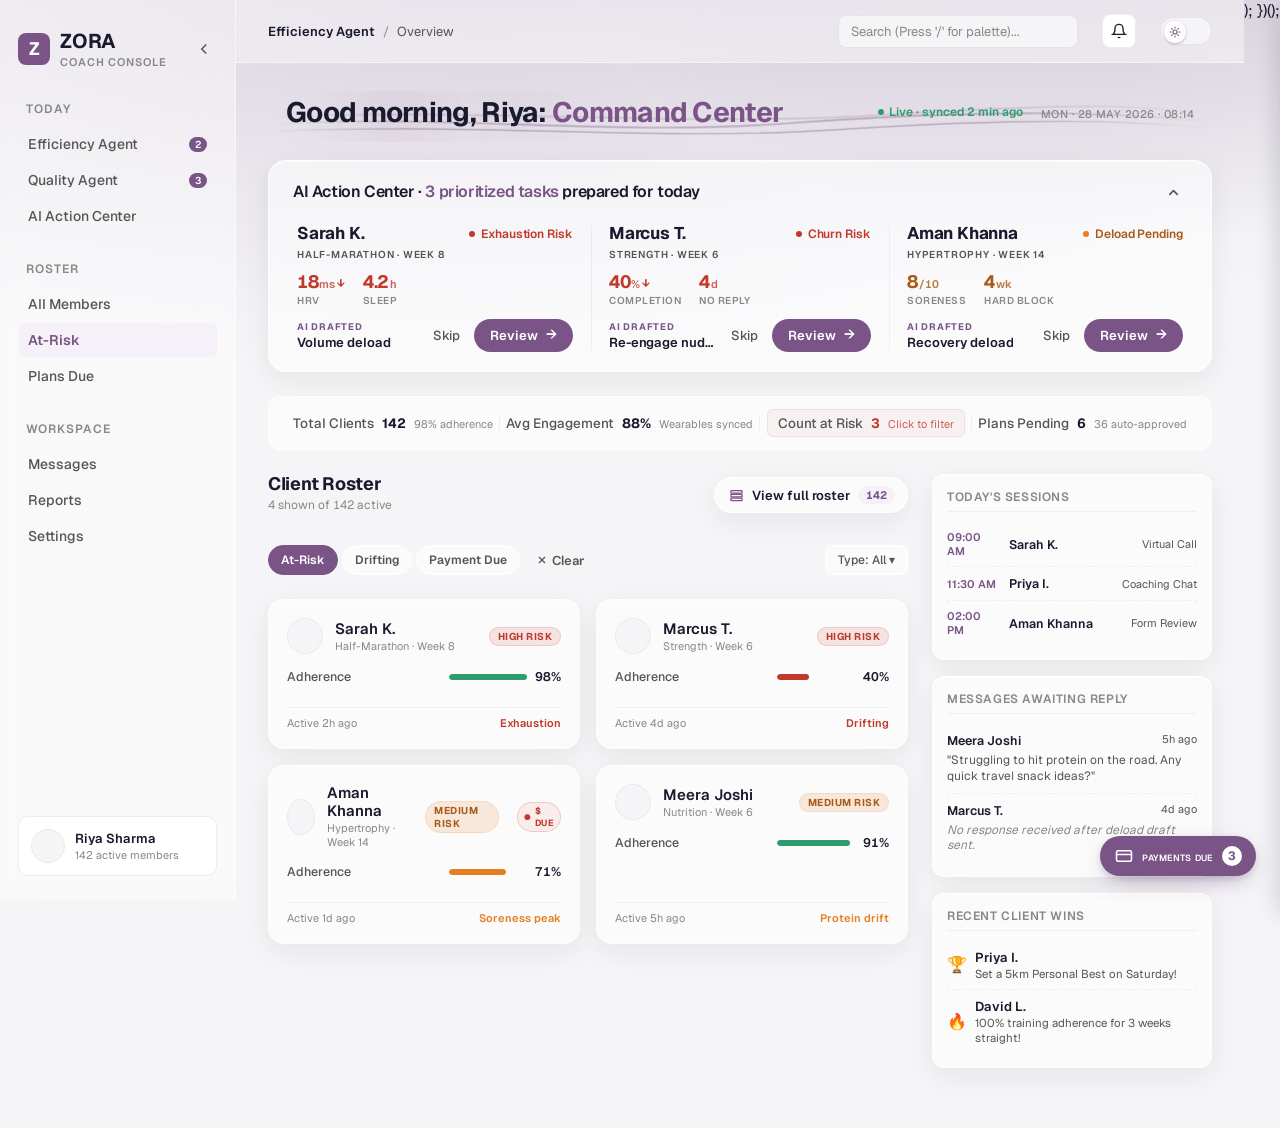
==== commit 0278f751: "Redesign weekly schedule strip, client switcher, and roster dropdown" ====
--- a/Projects/efficiency-agent-mockup/outputs/index.html
+++ b/Projects/efficiency-agent-mockup/outputs/index.html
@@ -30,12 +30,22 @@
 
   <!-- =================== SIDEBAR =================== -->
   <aside class="sidebar">
-    <div class="brand">
-      <div class="brand-mark">Z</div>
-      <div>
-        <div class="brand-name">ZORA</div>
-        <div class="brand-sub">Coach Console</div>
-      </div>
+    <div class="brand"
+      style="display: flex; align-items: center; justify-content: space-between; width: 100%; padding: 4px 0;">
+      <div style="display: flex; align-items: center; gap: 10px;">
+        <div class="brand-mark">Z</div>
+        <div class="brand-text">
+          <div class="brand-name">ZORA</div>
+          <div class="brand-sub">Coach Console</div>
+        </div>
+      </div>
+      <button class="sidebar-toggle-btn" id="sidebar-toggle"
+        style="background: transparent; border: 0; color: var(--ink-3); cursor: pointer; padding: 4px; display: flex; align-items: center; justify-content: center;"
+        title="Collapse Sidebar">
+        <svg width="18" height="18" viewBox="0 0 24 24" fill="none" stroke="currentColor" stroke-width="2">
+          <polyline points="15 18 9 12 15 6"></polyline>
+        </svg>
+      </button>
     </div>
 
     <div class="nav-section">
@@ -47,9 +57,9 @@
 
     <div class="nav-section">
       <div class="nav-label">Roster</div>
-      <div class="nav-item"><span class="dot"></span> All Members</div>
-      <div class="nav-item"><span class="dot"></span> At-Risk</div>
-      <div class="nav-item"><span class="dot"></span> Plans Due</div>
+      <div class="nav-item" id="nav-all-members" style="cursor: pointer;"><span class="dot"></span> All Members</div>
+      <div class="nav-item" id="nav-at-risk" style="cursor: pointer;"><span class="dot"></span> At-Risk</div>
+      <div class="nav-item" id="nav-plans-due" style="cursor: pointer;"><span class="dot"></span> Plans Due</div>
     </div>
 
     <div class="nav-section">
@@ -79,7 +89,8 @@
         <span id="crumb-tail">Overview</span>
       </div>
 
-      <input class="search" id="topbar-search-trigger" placeholder="Search (Press '/' for palette)..." readonly style="cursor:pointer;" />
+      <input class="search" id="topbar-search-trigger" placeholder="Search (Press '/' for palette)..." readonly
+        style="cursor:pointer;" />
 
       <button class="icon-btn" title="Notifications">
         <svg width="16" height="16" viewBox="0 0 24 24" fill="none" stroke="currentColor" stroke-width="2">
@@ -88,21 +99,17 @@
         </svg>
       </button>
 
-      <button
-        type="button"
-        id="theme-toggle"
-        class="theme-toggle"
-        role="switch"
-        aria-checked="false"
-        aria-label="Toggle dark mode"
-        title="Toggle dark mode"
-      >
+      <button type="button" id="theme-toggle" class="theme-toggle" role="switch" aria-checked="false"
+        aria-label="Toggle dark mode" title="Toggle dark mode">
         <span class="theme-toggle__thumb" aria-hidden="true">
-          <svg class="icon-sun" viewBox="0 0 24 24" fill="none" stroke="currentColor" stroke-width="2.2" stroke-linecap="round" stroke-linejoin="round">
+          <svg class="icon-sun" viewBox="0 0 24 24" fill="none" stroke="currentColor" stroke-width="2.2"
+            stroke-linecap="round" stroke-linejoin="round">
             <circle cx="12" cy="12" r="4" />
-            <path d="M12 2v2M12 20v2M4.93 4.93l1.41 1.41M17.66 17.66l1.41 1.41M2 12h2M20 12h2M4.93 19.07l1.41-1.41M17.66 6.34l1.41-1.41" />
+            <path
+              d="M12 2v2M12 20v2M4.93 4.93l1.41 1.41M17.66 17.66l1.41 1.41M2 12h2M20 12h2M4.93 19.07l1.41-1.41M17.66 6.34l1.41-1.41" />
           </svg>
-          <svg class="icon-moon" viewBox="0 0 24 24" fill="none" stroke="currentColor" stroke-width="2.2" stroke-linecap="round" stroke-linejoin="round">
+          <svg class="icon-moon" viewBox="0 0 24 24" fill="none" stroke="currentColor" stroke-width="2.2"
+            stroke-linecap="round" stroke-linejoin="round">
             <path d="M21 12.79A9 9 0 1 1 11.21 3 7 7 0 0 0 21 12.79z" />
           </svg>
         </span>
@@ -112,7 +119,19 @@
     <!-- ============== SCREEN 1 ============== -->
     <div class="page active animated-entrance" id="screen-1">
 
-      <div class="page-head page-head--hero">
+      <div class="page-head page-head--hero" id="hero-head">
+        <!-- Living aurora field: layered blooms + breathing contour lines + cursor glow -->
+        <div class="hero-aurora" aria-hidden="true">
+          <span class="hero-bloom hero-bloom--1"></span>
+          <span class="hero-bloom hero-bloom--2"></span>
+          <span class="hero-bloom hero-bloom--3"></span>
+          <span class="hero-glow" id="hero-glow"></span>
+        </div>
+        <svg class="hero-waves" viewBox="0 0 1200 220" preserveAspectRatio="none" aria-hidden="true">
+          <path d="M-20 150 C 220 90, 420 200, 660 140 S 1080 80, 1240 150" />
+          <path d="M-20 178 C 260 130, 480 220, 720 168 S 1120 118, 1240 182" />
+          <path d="M-20 116 C 300 70, 520 158, 780 104 S 1100 52, 1240 120" />
+        </svg>
         <div class="hero-distilled">
           <h1 class="page-title page-title--hero">Good morning, Riya: <em>Command Center</em></h1>
         </div>
@@ -124,16 +143,27 @@
       </div>
 
       <!-- AI Action Center -->
-      <div class="action-center">
+      <div class="action-center" id="action-center-section">
         <div class="ac-head">
-          <div>
-            <div class="ac-title">AI Action Center · <span class="count" id="ac-count-span">3 prioritized tasks</span> prepared for today</div>
-          </div>
-        </div>
-
-        <div class="draft-row" id="drafts-container">
+          <div class="ac-title">AI Action Center · <span class="count" id="ac-count-span">3 prioritized tasks</span> prepared for today</div>
+          <button class="ac-toggle-btn" id="ac-toggle-btn" type="button" aria-expanded="true" aria-label="Toggle AI Action Center">
+            <svg width="15" height="15" viewBox="0 0 24 24" fill="none" stroke="currentColor" stroke-width="2.5" stroke-linecap="round" stroke-linejoin="round">
+              <polyline points="18 15 12 9 6 15"></polyline>
+            </svg>
+          </button>
+        </div>
+
+        <!-- Completed Placeholder Banner -->
+        <div class="ac-completed-placeholder" id="ac-completed-placeholder" style="display: none;">
+          <span class="placeholder-icon">✓</span>
+          <span class="placeholder-text">All prioritized recommendations completed. <button class="placeholder-link-btn" id="ac-recover-link" type="button">Show Action Center</button></span>
+        </div>
+
+        <div class="ac-content-wrapper" id="ac-content-wrapper">
+          <div class="draft-row" id="drafts-container">
           <!-- Draft 1: Sarah K -->
-          <div class="draft draft-crit animated-entrance stagger-1" tabindex="0" onclick="window.location.href='reco-card.html?client=sarah-k&tab=plan'">
+          <div class="draft draft-crit animated-entrance stagger-1" tabindex="0"
+            onclick="window.location.href='reco-card.html?client=sarah-k&tab=plan'">
             <div class="draft-inner">
               <div class="draft-head">
                 <div>
@@ -142,15 +172,42 @@
                 </div>
                 <span class="draft-tag tag-crit">Exhaustion Risk</span>
               </div>
-              <p class="draft-summary">HRV dropped to 18ms and sleep is 4.2h. AI drafted a <strong>volume deload week</strong>.</p>
+              <div class="draft-signals">
+                <div class="signal signal-bad">
+                  <span class="signal-val">18<span class="signal-unit">ms</span><span class="signal-arrow"
+                      aria-label="dropping">↓</span></span>
+                  <span class="signal-lbl">HRV</span>
+                </div>
+                <div class="signal signal-bad">
+                  <span class="signal-val">4.2<span class="signal-unit">h</span></span>
+                  <span class="signal-lbl">Sleep</span>
+                </div>
+              </div>
               <div class="draft-actions">
-                <button class="btn-edit" onclick="event.stopPropagation(); window.location.href='reco-card.html?client=sarah-k&tab=plan'">Review Deload Plan</button>
-              </div>
+                <div class="draft-fix">
+                  <span class="draft-fix-lbl">AI drafted</span>
+                  <span class="draft-fix-val">Volume deload</span>
+                </div>
+                <div style="display: flex; gap: 8px; align-items: center; margin-left: auto;">
+                  <button class="btn-skip" type="button" aria-label="Skip deload plan for Sarah K.">Skip</button>
+                  <button class="btn-edit"
+                    onclick="event.stopPropagation(); window.location.href='reco-card.html?client=sarah-k&tab=plan'"
+                    aria-label="Review deload plan for Sarah K.">Review</button>
+                </div>
+              </div>
+            </div>
+            <div class="draft-skipped-state">
+              <div class="skipped-content">
+                <span class="skipped-icon">✕</span>
+                <span class="skipped-msg">Recommendation skipped</span>
+              </div>
+              <button class="btn-undo" type="button">Undo</button>
             </div>
           </div>
 
           <!-- Draft 2: Marcus T -->
-          <div class="draft draft-crit animated-entrance stagger-2" tabindex="0" onclick="window.location.href='reco-card.html?client=marcus-t&tab=risk'">
+          <div class="draft draft-crit animated-entrance stagger-2" tabindex="0"
+            onclick="window.location.href='reco-card.html?client=marcus-t&tab=risk'">
             <div class="draft-inner">
               <div class="draft-head">
                 <div>
@@ -159,15 +216,42 @@
                 </div>
                 <span class="draft-tag tag-crit">Churn Risk</span>
               </div>
-              <p class="draft-summary">Drifting with 40% workout completion and no replies. Mobility shift drafted.</p>
+              <div class="draft-signals">
+                <div class="signal signal-bad">
+                  <span class="signal-val">40<span class="signal-unit">%</span><span class="signal-arrow"
+                      aria-label="dropping">↓</span></span>
+                  <span class="signal-lbl">Completion</span>
+                </div>
+                <div class="signal signal-bad">
+                  <span class="signal-val">4<span class="signal-unit">d</span></span>
+                  <span class="signal-lbl">No reply</span>
+                </div>
+              </div>
               <div class="draft-actions">
-                <button class="btn-edit" onclick="event.stopPropagation(); window.location.href='reco-card.html?client=marcus-t&tab=risk'">Review Intervention</button>
-              </div>
+                <div class="draft-fix">
+                  <span class="draft-fix-lbl">AI drafted</span>
+                  <span class="draft-fix-val">Re-engage nudge</span>
+                </div>
+                <div style="display: flex; gap: 8px; align-items: center; margin-left: auto;">
+                  <button class="btn-skip" type="button" aria-label="Skip intervention for Marcus T.">Skip</button>
+                  <button class="btn-edit"
+                    onclick="event.stopPropagation(); window.location.href='reco-card.html?client=marcus-t&tab=risk'"
+                    aria-label="Review intervention for Marcus T.">Review</button>
+                </div>
+              </div>
+            </div>
+            <div class="draft-skipped-state">
+              <div class="skipped-content">
+                <span class="skipped-icon">✕</span>
+                <span class="skipped-msg">Recommendation skipped</span>
+              </div>
+              <button class="btn-undo" type="button">Undo</button>
             </div>
           </div>
 
           <!-- Draft 3: Aman Khanna -->
-          <div class="draft draft-deload animated-entrance stagger-3" tabindex="0" onclick="window.location.href='reco-card.html?client=aman-khanna&tab=plan'">
+          <div class="draft draft-deload animated-entrance stagger-3" tabindex="0"
+            onclick="window.location.href='reco-card.html?client=aman-khanna&tab=plan'">
             <div class="draft-inner">
               <div class="draft-head">
                 <div>
@@ -176,36 +260,65 @@
                 </div>
                 <span class="draft-tag tag-deload">Deload Pending</span>
               </div>
-              <p class="draft-summary">Muscles are 8/10 sore after 4 hard weeks. AI drafted a <strong>recovery deload week</strong>.</p>
+              <div class="draft-signals">
+                <div class="signal signal-warn">
+                  <span class="signal-val">8<span class="signal-unit">/10</span></span>
+                  <span class="signal-lbl">Soreness</span>
+                </div>
+                <div class="signal signal-warn">
+                  <span class="signal-val">4<span class="signal-unit">wk</span></span>
+                  <span class="signal-lbl">Hard block</span>
+                </div>
+              </div>
               <div class="draft-actions">
-                <button class="btn-edit" onclick="event.stopPropagation(); window.location.href='reco-card.html?client=aman-khanna&tab=plan'">Review Deload Plan</button>
-              </div>
+                <div class="draft-fix">
+                  <span class="draft-fix-lbl">AI drafted</span>
+                  <span class="draft-fix-val">Recovery deload</span>
+                </div>
+                <div style="display: flex; gap: 8px; align-items: center; margin-left: auto;">
+                  <button class="btn-skip" type="button" aria-label="Skip deload plan for Aman Khanna">Skip</button>
+                  <button class="btn-edit"
+                    onclick="event.stopPropagation(); window.location.href='reco-card.html?client=aman-khanna&tab=plan'"
+                    aria-label="Review deload plan for Aman Khanna">Review</button>
+                </div>
+              </div>
+            </div>
+            <div class="draft-skipped-state">
+              <div class="skipped-content">
+                <span class="skipped-icon">✕</span>
+                <span class="skipped-msg">Recommendation skipped</span>
+              </div>
+              <button class="btn-undo" type="button">Undo</button>
             </div>
           </div>
         </div>
       </div>
-
-      <!-- Pulse Metrics Row -->
-      <div class="pulse-metrics-row">
-        <div class="pulse-metric-card">
-          <span class="metric-val">142</span>
-          <span class="metric-label">Total Clients</span>
-          <span class="metric-sub">98% training adherence</span>
-        </div>
-        <div class="pulse-metric-card">
-          <span class="metric-val">88%</span>
-          <span class="metric-label">Avg Engagement</span>
-          <span class="metric-sub">Synced from wearable streams</span>
-        </div>
-        <div class="pulse-metric-card interactive" id="metric-at-risk">
-          <span class="metric-val" style="color: var(--bad);">3</span>
-          <span class="metric-label">Count at Risk</span>
-          <span class="metric-sub" style="color: var(--bad); font-weight: 600;">Click to filter roster →</span>
-        </div>
-        <div class="pulse-metric-card">
-          <span class="metric-val">6</span>
-          <span class="metric-label">Plans Pending</span>
-          <span class="metric-sub">36 auto-approved overnight</span>
+    </div>
+
+      <!-- Pulse Metrics Ribbon -->
+      <div class="pulse-metrics-ribbon">
+        <div class="ribbon-item">
+          <span class="ribbon-label">Total Clients</span>
+          <span class="ribbon-val">142</span>
+          <span class="ribbon-sub">98% adherence</span>
+        </div>
+        <div class="ribbon-divider"></div>
+        <div class="ribbon-item">
+          <span class="ribbon-label">Avg Engagement</span>
+          <span class="ribbon-val">88%</span>
+          <span class="ribbon-sub">Wearables synced</span>
+        </div>
+        <div class="ribbon-divider"></div>
+        <div class="ribbon-item interactive" id="metric-at-risk" role="button" tabindex="0" title="Click to filter roster">
+          <span class="ribbon-label">Count at Risk</span>
+          <span class="ribbon-val text-bad">3</span>
+          <span class="ribbon-sub text-bad">Click to filter</span>
+        </div>
+        <div class="ribbon-divider"></div>
+        <div class="ribbon-item">
+          <span class="ribbon-label">Plans Pending</span>
+          <span class="ribbon-val">6</span>
+          <span class="ribbon-sub">36 auto-approved</span>
         </div>
       </div>
 
@@ -214,27 +327,58 @@
 
         <!-- Left Column: Roster Grid -->
         <div class="roster-grid-container">
+          <div class="roster-section-head">
+            <div class="roster-section-titles">
+              <h2 class="roster-section-title">Client Roster</h2>
+              <p class="roster-section-sub"><span id="roster-count-shown">6</span> shown of <span
+                  class="roster-count-total">142</span> active</p>
+            </div>
+            <button class="view-roster-btn" id="open-full-roster-btn" type="button">
+              <svg width="15" height="15" viewBox="0 0 24 24" fill="none" stroke="currentColor" stroke-width="2"
+                stroke-linecap="round" stroke-linejoin="round" aria-hidden="true">
+                <rect x="3" y="4" width="18" height="4" rx="1"></rect>
+                <rect x="3" y="10" width="18" height="4" rx="1"></rect>
+                <rect x="3" y="16" width="18" height="4" rx="1"></rect>
+              </svg>
+              View full roster
+              <span class="view-roster-btn-count">142</span>
+            </button>
+          </div>
           <div class="controls-bar">
             <div class="filter-group">
-              <button class="filter-btn active" id="filter-all">All</button>
-              <button class="filter-btn" id="filter-risk">At-Risk</button>
-              <button class="filter-btn" id="filter-optimized">Optimized</button>
+              <button class="filter-btn active" id="filter-risk">At-Risk</button>
               <button class="filter-btn" id="filter-drifting">Drifting</button>
-            </div>
-            
-            <div class="sort-container">
-              <button class="sort-trigger-btn" id="roster-sort-trigger">Sort: Risk ▾</button>
-              <div class="sort-dropdown" id="roster-sort-dropdown" style="right: 0;">
-                <button class="sort-item active" data-sort="risk">Risk Level</button>
-                <button class="sort-item" data-sort="recency">Recency</button>
-                <button class="sort-item" data-sort="type">Coaching Type</button>
+              <button class="filter-btn" id="filter-payment">Payment Due</button>
+              <button class="filter-btn-clear" id="filter-clear" style="display: none;">
+                <svg width="12" height="12" viewBox="0 0 24 24" fill="none" stroke="currentColor" stroke-width="2.5"
+                  style="vertical-align:middle;">
+                  <line x1="18" y1="6" x2="6" y2="18"></line>
+                  <line x1="6" y1="6" x2="18" y2="18"></line>
+                </svg>
+                Clear
+              </button>
+            </div>
+
+            <div style="display: flex; gap: 8px; align-items: center;">
+              <!-- Client Type Dropdown Selector -->
+              <div class="sort-container">
+                <button class="sort-trigger-btn" id="roster-type-trigger">Type: All ▾</button>
+                <div class="sort-dropdown" id="roster-type-dropdown" style="right: 0;">
+                  <button class="sort-item type-item active" data-type="all">All Types</button>
+                  <button class="sort-item type-item" data-type="strength">Strength</button>
+                  <button class="sort-item type-item" data-type="endurance">Endurance</button>
+                  <button class="sort-item type-item" data-type="weight-loss">Weight Loss</button>
+                  <button class="sort-item type-item" data-type="performance">Performance</button>
+                  <button class="sort-item type-item" data-type="nutrition">Nutrition</button>
+                </div>
               </div>
             </div>
           </div>
 
           <div class="roster-grid" id="roster-grid">
             <!-- Sarah K -->
-            <div class="client-card" data-client="sarah-k" data-risk="high" data-recency="2" data-type="endurance" onclick="window.location.href='reco-card.html?client=sarah-k'">
+            <div class="client-card" data-client="sarah-k" data-risk="high" data-recency="2" data-type="endurance"
+              data-payment-due="false" onclick="window.location.href='reco-card.html?client=sarah-k'">
               <div class="client-card-header">
                 <div class="client-card-avatar av-1">SK</div>
                 <div>
@@ -244,10 +388,6 @@
                 <span class="client-card-risk-badge risk-high">High Risk</span>
               </div>
               <div class="client-card-vitals">
-                <div class="client-card-vital-row">
-                  <span>Engagement</span>
-                  <span>92%</span>
-                </div>
                 <div class="client-card-vital-row">
                   <span>Adherence</span>
                   <div style="display: flex; align-items: center; gap: 6px;">
@@ -257,9 +397,15 @@
                     <span>98%</span>
                   </div>
                 </div>
-                <div class="client-card-vital-row">
-                  <span>Wearables</span>
-                  <span>18 ms HRV · 4.2h Sleep</span>
+                <div class="client-card-extra-vitals">
+                  <div class="client-card-vital-row">
+                    <span>Engagement</span>
+                    <span>92%</span>
+                  </div>
+                  <div class="client-card-vital-row">
+                    <span>Wearables</span>
+                    <span>18 ms HRV · 4.2h Sleep</span>
+                  </div>
                 </div>
               </div>
               <div class="client-card-footer">
@@ -269,7 +415,8 @@
             </div>
 
             <!-- Marcus T -->
-            <div class="client-card" data-client="marcus-t" data-risk="high" data-recency="96" data-type="strength" onclick="window.location.href='reco-card.html?client=marcus-t'">
+            <div class="client-card" data-client="marcus-t" data-risk="high" data-recency="96" data-type="strength"
+              data-payment-due="false" onclick="window.location.href='reco-card.html?client=marcus-t'">
               <div class="client-card-header">
                 <div class="client-card-avatar av-2">MT</div>
                 <div>
@@ -279,10 +426,6 @@
                 <span class="client-card-risk-badge risk-high">High Risk</span>
               </div>
               <div class="client-card-vitals">
-                <div class="client-card-vital-row">
-                  <span>Engagement</span>
-                  <span>35%</span>
-                </div>
                 <div class="client-card-vital-row">
                   <span>Adherence</span>
                   <div style="display: flex; align-items: center; gap: 6px;">
@@ -292,9 +435,15 @@
                     <span>40%</span>
                   </div>
                 </div>
-                <div class="client-card-vital-row">
-                  <span>Wearables</span>
-                  <span>32 ms HRV · 6.2h Sleep</span>
+                <div class="client-card-extra-vitals">
+                  <div class="client-card-vital-row">
+                    <span>Engagement</span>
+                    <span>35%</span>
+                  </div>
+                  <div class="client-card-vital-row">
+                    <span>Wearables</span>
+                    <span>32 ms HRV · 6.2h Sleep</span>
+                  </div>
                 </div>
               </div>
               <div class="client-card-footer">
@@ -304,7 +453,8 @@
             </div>
 
             <!-- Aman Khanna -->
-            <div class="client-card" data-client="aman-khanna" data-risk="med" data-recency="24" data-type="strength" onclick="window.location.href='reco-card.html?client=aman-khanna'">
+            <div class="client-card" data-client="aman-khanna" data-risk="med" data-recency="24" data-type="strength"
+              data-payment-due="true" onclick="window.location.href='reco-card.html?client=aman-khanna'">
               <div class="client-card-header">
                 <div class="client-card-avatar av-2">AK</div>
                 <div>
@@ -312,12 +462,9 @@
                   <div class="client-card-program">Hypertrophy · Week 14</div>
                 </div>
                 <span class="client-card-risk-badge risk-med">Medium Risk</span>
+                <span class="payment-due-badge">$ Due</span>
               </div>
               <div class="client-card-vitals">
-                <div class="client-card-vital-row">
-                  <span>Engagement</span>
-                  <span>75%</span>
-                </div>
                 <div class="client-card-vital-row">
                   <span>Adherence</span>
                   <div style="display: flex; align-items: center; gap: 6px;">
@@ -327,9 +474,15 @@
                     <span>71%</span>
                   </div>
                 </div>
-                <div class="client-card-vital-row">
-                  <span>Wearables</span>
-                  <span>42 ms HRV · 5.4h Sleep</span>
+                <div class="client-card-extra-vitals">
+                  <div class="client-card-vital-row">
+                    <span>Engagement</span>
+                    <span>75%</span>
+                  </div>
+                  <div class="client-card-vital-row">
+                    <span>Wearables</span>
+                    <span>42 ms HRV · 5.4h Sleep</span>
+                  </div>
                 </div>
               </div>
               <div class="client-card-footer">
@@ -339,7 +492,8 @@
             </div>
 
             <!-- Meera Joshi -->
-            <div class="client-card" data-client="meera-joshi" data-risk="med" data-recency="5" data-type="nutrition" onclick="window.location.href='reco-card.html?client=meera-joshi'">
+            <div class="client-card" data-client="meera-joshi" data-risk="med" data-recency="5" data-type="weight-loss"
+              data-payment-due="false" onclick="window.location.href='reco-card.html?client=meera-joshi'">
               <div class="client-card-header">
                 <div class="client-card-avatar av-3">MJ</div>
                 <div>
@@ -349,10 +503,6 @@
                 <span class="client-card-risk-badge risk-med">Medium Risk</span>
               </div>
               <div class="client-card-vitals">
-                <div class="client-card-vital-row">
-                  <span>Engagement</span>
-                  <span>82%</span>
-                </div>
                 <div class="client-card-vital-row">
                   <span>Adherence</span>
                   <div style="display: flex; align-items: center; gap: 6px;">
@@ -362,9 +512,15 @@
                     <span>91%</span>
                   </div>
                 </div>
-                <div class="client-card-vital-row">
-                  <span>Wearables</span>
-                  <span>68 ms HRV · 7.8h Sleep</span>
+                <div class="client-card-extra-vitals">
+                  <div class="client-card-vital-row">
+                    <span>Engagement</span>
+                    <span>82%</span>
+                  </div>
+                  <div class="client-card-vital-row">
+                    <span>Wearables</span>
+                    <span>68 ms HRV · 7.8h Sleep</span>
+                  </div>
                 </div>
               </div>
               <div class="client-card-footer">
@@ -374,7 +530,8 @@
             </div>
 
             <!-- Priya I -->
-            <div class="client-card" data-client="priya-i" data-risk="low" data-recency="0.1" data-type="performance" onclick="window.location.href='reco-card.html?client=priya-i'">
+            <div class="client-card" data-client="priya-i" data-risk="low" data-recency="0.1" data-type="performance"
+              data-payment-due="true" onclick="window.location.href='reco-card.html?client=priya-i'">
               <div class="client-card-header">
                 <div class="client-card-avatar av-3">PI</div>
                 <div>
@@ -382,12 +539,9 @@
                   <div class="client-card-program">Performance · Week 6</div>
                 </div>
                 <span class="client-card-risk-badge risk-low">Optimized</span>
+                <span class="payment-due-badge">$ Due</span>
               </div>
               <div class="client-card-vitals">
-                <div class="client-card-vital-row">
-                  <span>Engagement</span>
-                  <span>95%</span>
-                </div>
                 <div class="client-card-vital-row">
                   <span>Adherence</span>
                   <div style="display: flex; align-items: center; gap: 6px;">
@@ -397,9 +551,15 @@
                     <span>94%</span>
                   </div>
                 </div>
-                <div class="client-card-vital-row">
-                  <span>Wearables</span>
-                  <span>71 ms HRV · 7.8h Sleep</span>
+                <div class="client-card-extra-vitals">
+                  <div class="client-card-vital-row">
+                    <span>Engagement</span>
+                    <span>95%</span>
+                  </div>
+                  <div class="client-card-vital-row">
+                    <span>Wearables</span>
+                    <span>71 ms HRV · 7.8h Sleep</span>
+                  </div>
                 </div>
               </div>
               <div class="client-card-footer">
@@ -409,7 +569,8 @@
             </div>
 
             <!-- David L -->
-            <div class="client-card" data-client="david-l" data-risk="low" data-recency="6" data-type="endurance" onclick="window.location.href='reco-card.html?client=david-l'">
+            <div class="client-card" data-client="david-l" data-risk="low" data-recency="6" data-type="nutrition"
+              data-payment-due="false" onclick="window.location.href='reco-card.html?client=david-l'">
               <div class="client-card-header">
                 <div class="client-card-avatar av-1">DL</div>
                 <div>
@@ -419,10 +580,6 @@
                 <span class="client-card-risk-badge risk-low">Optimized</span>
               </div>
               <div class="client-card-vitals">
-                <div class="client-card-vital-row">
-                  <span>Engagement</span>
-                  <span>88%</span>
-                </div>
                 <div class="client-card-vital-row">
                   <span>Adherence</span>
                   <div style="display: flex; align-items: center; gap: 6px;">
@@ -432,9 +589,15 @@
                     <span>90%</span>
                   </div>
                 </div>
-                <div class="client-card-vital-row">
-                  <span>Wearables</span>
-                  <span>65 ms HRV · 7.2h Sleep</span>
+                <div class="client-card-extra-vitals">
+                  <div class="client-card-vital-row">
+                    <span>Engagement</span>
+                    <span>88%</span>
+                  </div>
+                  <div class="client-card-vital-row">
+                    <span>Wearables</span>
+                    <span>65 ms HRV · 7.2h Sleep</span>
+                  </div>
                 </div>
               </div>
               <div class="client-card-footer">
@@ -475,14 +638,16 @@
                 <span class="ambient-item-name">Meera Joshi</span>
                 <span class="ambient-item-desc">5h ago</span>
               </div>
-              <div style="font-size:12px; color:var(--ink-3); line-height:1.3;">"Struggling to hit protein on the road. Any quick travel snack ideas?"</div>
+              <div style="font-size:12px; color:var(--ink-3); line-height:1.3;">"Struggling to hit protein on the road.
+                Any quick travel snack ideas?"</div>
             </div>
             <div class="ambient-item" style="flex-direction: column; align-items: flex-start; gap: 4px;">
               <div style="display:flex; justify-content:space-between; width:100%;">
                 <span class="ambient-item-name">Marcus T.</span>
                 <span class="ambient-item-desc">4d ago</span>
               </div>
-              <div style="font-size:12px; color:var(--ink-4); line-height:1.3; font-style:italic;">No response received after deload draft sent.</div>
+              <div style="font-size:12px; color:var(--ink-4); line-height:1.3; font-style:italic;">No response received
+                after deload draft sent.</div>
             </div>
           </div>
 
@@ -638,6 +803,31 @@
     document.addEventListener('DOMContentLoaded', () => {
       // 1. Bind click listeners on Draft Recommendation Cards (Action Center)
       const drafts = document.querySelectorAll('.draft');
+      const actionCenterSection = document.getElementById('action-center-section');
+      const acContentWrapper = document.getElementById('ac-content-wrapper');
+      const acCompletedPlaceholder = document.getElementById('ac-completed-placeholder');
+      const acToggleBtn = document.getElementById('ac-toggle-btn');
+      const acRecoverLink = document.getElementById('ac-recover-link');
+
+      // Expand action center
+      const expandActionCenter = () => {
+        if (actionCenterSection) {
+          actionCenterSection.classList.remove('collapsed');
+        }
+        if (acToggleBtn) {
+          acToggleBtn.setAttribute('aria-expanded', 'true');
+        }
+      };
+
+      // Collapse action center
+      const collapseActionCenter = () => {
+        if (actionCenterSection) {
+          actionCenterSection.classList.add('collapsed');
+        }
+        if (acToggleBtn) {
+          acToggleBtn.setAttribute('aria-expanded', 'false');
+        }
+      };
 
       const updateAlertCount = () => {
         const activeAlertsCount = Array.from(drafts).filter(d => !d.classList.contains('is-skipped')).length;
@@ -648,6 +838,25 @@
           } else {
             countSpan.textContent = `${activeAlertsCount} alert${activeAlertsCount > 1 ? 's' : ''} waiting for review`;
           }
+        }
+
+        // Auto-collapse and show completed banner when active drafts reach 0
+        if (activeAlertsCount === 0) {
+          setTimeout(() => {
+            // Auto collapse after skip/review animation settles
+            if (Array.from(drafts).filter(d => !d.classList.contains('is-skipped')).length === 0) {
+              collapseActionCenter();
+              if (acCompletedPlaceholder) {
+                acCompletedPlaceholder.style.display = 'flex';
+              }
+            }
+          }, 400);
+        } else {
+          // If items recovered/undone, hide placeholder and open content
+          if (acCompletedPlaceholder) {
+            acCompletedPlaceholder.style.display = 'none';
+          }
+          expandActionCenter();
         }
 
         // Update hero alert badge dynamically
@@ -664,6 +873,26 @@
         }
       };
 
+      // Toggle button event listener
+      if (acToggleBtn) {
+        acToggleBtn.addEventListener('click', () => {
+          const isExpanded = acToggleBtn.getAttribute('aria-expanded') === 'true';
+          if (isExpanded) {
+            collapseActionCenter();
+          } else {
+            expandActionCenter();
+          }
+        });
+      }
+
+      // Recover link event listener
+      if (acRecoverLink) {
+        acRecoverLink.addEventListener('click', (e) => {
+          e.preventDefault();
+          expandActionCenter();
+        });
+      }
+
       // Hero alert button interaction: smooth scroll to Action Center + flash highlight
       const heroAlertBtn = document.getElementById('hero-alert-btn');
       if (heroAlertBtn) {
@@ -672,6 +901,7 @@
           const ac = document.querySelector('.action-center');
           if (ac) {
             ac.scrollIntoView({ behavior: 'smooth', block: 'center' });
+            expandActionCenter(); // Make sure it's open
             ac.classList.add('highlight-pulse');
             setTimeout(() => {
               ac.classList.remove('highlight-pulse');
@@ -683,9 +913,12 @@
       drafts.forEach((draft) => {
         // Card-level click
         draft.addEventListener('click', (e) => {
+          const undoBtn = e.target.closest('.btn-undo');
+          const skipBtn = e.target.closest('.btn-skip');
+
           // If clicked while skipped, ignore unless it is the Undo button
           if (draft.classList.contains('is-skipped')) {
-            if (e.target.classList.contains('btn-undo')) {
+            if (undoBtn) {
               e.stopPropagation();
               draft.classList.remove('is-skipped');
               updateAlertCount();
@@ -694,19 +927,20 @@
           }
 
           // If clicking "Skip" button, trigger skip state
-          if (e.target.classList.contains('btn-skip')) {
+          if (skipBtn) {
             e.stopPropagation();
             draft.classList.add('is-skipped');
             updateAlertCount();
             return;
           }
 
-          // Navigate for click on body or "Review Plan"
-          const name = draft.getAttribute('data-name');
+          // Navigate for click on body or "Review" button
+          const name = draft.getAttribute('data-name') || '';
+          const tab = draft.getAttribute('data-tab') || 'plan';
           let clientKey = 'sarah-k';
           if (name.includes('Marcus')) clientKey = 'marcus-t';
           if (name.includes('Aman')) clientKey = 'aman-khanna';
-          window.location.href = `reco-card.html?client=${clientKey}`;
+          window.location.href = `reco-card.html?client=${clientKey}&tab=${tab}`;
         });
 
         // Keydown handler for accessibility Focus Routing
@@ -722,6 +956,23 @@
           }
         });
       });
+
+      // Initial state parsing on load
+      const checkInitialState = () => {
+        const activeAlertsCount = Array.from(drafts).filter(d => !d.classList.contains('is-skipped')).length;
+        if (activeAlertsCount === 0) {
+          collapseActionCenter();
+          if (acCompletedPlaceholder) {
+            acCompletedPlaceholder.style.display = 'flex';
+          }
+        } else {
+          expandActionCenter();
+          if (acCompletedPlaceholder) {
+            acCompletedPlaceholder.style.display = 'none';
+          }
+        }
+      };
+      checkInitialState();
 
       // Sort Dropdown interaction
       const sortTrigger = document.getElementById('sort-trigger');
@@ -999,8 +1250,8 @@
       </svg>
     </div>
     <div>
-      <span style="font-weight: 600; display: block; line-height: 1.2;">Plan adjustment sent!</span>
-      <span style="font-size: 11.5px; color: rgba(255, 255, 255, 0.7); display: block; margin-top: 2px;">
+      <span id="toast-title" style="font-weight: 600; display: block; line-height: 1.2;">Plan adjustment sent!</span>
+      <span id="toast-sub" style="font-size: 11.5px; color: rgba(255, 255, 255, 0.7); display: block; margin-top: 2px;">
         <span id="toast-client-name" style="font-weight: 600; color: #ffffff;">Sarah K.</span> was notified via their
         mobile feed.
       </span>
@@ -1024,7 +1275,7 @@
       btn.addEventListener('click', function () {
         var next = root.getAttribute('data-theme') === 'dark' ? 'light' : 'dark';
         root.setAttribute('data-theme', next);
-        try { localStorage.setItem('theme', next); } catch (e) {}
+        try { localStorage.setItem('theme', next); } catch (e) { }
         sync();
       });
 
@@ -1039,6 +1290,159 @@
       }
     })();
   </script>
+
+  <!-- Payments Due: floating pill -->
+  <button class="pay-fab" id="pay-fab" type="button" aria-label="Payments due" aria-haspopup="dialog">
+    <svg class="pay-fab-icon" width="18" height="18" viewBox="0 0 24 24" fill="none" stroke="currentColor"
+      stroke-width="2" stroke-linecap="round" stroke-linejoin="round" aria-hidden="true">
+      <rect x="2" y="5" width="20" height="14" rx="2"></rect>
+      <line x1="2" y1="10" x2="22" y2="10"></line>
+    </svg>
+    <span class="pay-fab-label">payments due</span>
+    <span class="pay-fab-count" id="pay-fab-count">2</span>
+  </button>
+
+  <!-- Payments Due: slide-in panel -->
+  <div class="pay-drawer-overlay" id="pay-drawer-overlay"></div>
+  <aside class="pay-drawer" id="pay-drawer" role="dialog" aria-modal="true" aria-labelledby="pay-drawer-title"
+    aria-hidden="true">
+    <div class="pay-drawer-head">
+      <div>
+        <h2 class="pay-drawer-title" id="pay-drawer-title">Payments due</h2>
+        <p class="pay-drawer-sub"><span id="pay-drawer-count">2</span> need collecting this week</p>
+      </div>
+      <button class="icon-btn close-pay-btn" id="close-pay-drawer" type="button" title="Close"
+        aria-label="Close payments panel">
+        <svg width="18" height="18" viewBox="0 0 24 24" fill="none" stroke="currentColor" stroke-width="2.2">
+          <line x1="18" y1="6" x2="6" y2="18"></line>
+          <line x1="6" y1="6" x2="18" y2="18"></line>
+        </svg>
+      </button>
+    </div>
+
+    <div class="pay-drawer-body" id="pay-drawer-body">
+      <!-- Overdue first -->
+      <div class="pay-item is-overdue" data-name="Priya I." data-amount="$99">
+        <div class="pay-item-avatar av-3">PI</div>
+        <div class="pay-item-main">
+          <div class="pay-item-top">
+            <span class="pay-item-name">Priya I.</span>
+            <span class="pay-item-amount">$99</span>
+          </div>
+          <span class="pay-chip pay-chip-overdue">5 days overdue</span>
+          <div class="pay-item-actions">
+            <button class="pay-action pay-action-chat" data-kind="reminder">Send reminder</button>
+            <button class="pay-action pay-action-link" data-kind="link">Send link</button>
+          </div>
+        </div>
+      </div>
+
+      <div class="pay-item" data-name="Aman Khanna" data-amount="$149">
+        <div class="pay-item-avatar av-2">AK</div>
+        <div class="pay-item-main">
+          <div class="pay-item-top">
+            <span class="pay-item-name">Aman Khanna</span>
+            <span class="pay-item-amount">$149</span>
+          </div>
+          <span class="pay-chip pay-chip-soon">due in 3 days</span>
+          <div class="pay-item-actions">
+            <button class="pay-action pay-action-chat" data-kind="reminder">Send reminder</button>
+            <button class="pay-action pay-action-link" data-kind="link">Send link</button>
+          </div>
+        </div>
+      </div>
+
+      <div class="pay-item" data-name="Tariq K." data-amount="$120">
+        <div class="pay-item-avatar av-1">TK</div>
+        <div class="pay-item-main">
+          <div class="pay-item-top">
+            <span class="pay-item-name">Tariq K.</span>
+            <span class="pay-item-amount">$120</span>
+          </div>
+          <span class="pay-chip pay-chip-soon">due in 4 days</span>
+          <div class="pay-item-actions">
+            <button class="pay-action pay-action-chat" data-kind="reminder">Send reminder</button>
+            <button class="pay-action pay-action-link" data-kind="link">Send link</button>
+          </div>
+        </div>
+      </div>
+    </div>
+
+    <div class="pay-drawer-empty" id="pay-drawer-empty" hidden>
+      <div class="pay-empty-check" aria-hidden="true">
+        <svg width="22" height="22" viewBox="0 0 24 24" fill="none" stroke="currentColor" stroke-width="2.4"
+          stroke-linecap="round" stroke-linejoin="round">
+          <polyline points="20 6 9 17 4 12"></polyline>
+        </svg>
+      </div>
+      <p class="pay-empty-title">All payments collected</p>
+      <p class="pay-empty-sub">Nothing due in the next few days.</p>
+    </div>
+  </aside>
+
+  <!-- Full Roster Modal -->
+  <div class="roster-modal-overlay" id="full-roster-overlay" role="dialog" aria-modal="true"
+    aria-labelledby="full-roster-title" aria-hidden="true">
+    <div class="roster-modal">
+      <div class="roster-modal-head">
+        <div class="roster-modal-titles">
+          <h2 class="roster-modal-title" id="full-roster-title">Client Roster</h2>
+          <p class="roster-modal-sub"><span id="roster-modal-visible-count">142</span> of <span
+              class="roster-count-total">142</span> active members</p>
+        </div>
+        <button class="icon-btn close-roster-btn" id="close-full-roster-btn" type="button" title="Close roster"
+          aria-label="Close roster">
+          <svg width="18" height="18" viewBox="0 0 24 24" fill="none" stroke="currentColor" stroke-width="2.2">
+            <line x1="18" y1="6" x2="6" y2="18"></line>
+            <line x1="6" y1="6" x2="18" y2="18"></line>
+          </svg>
+        </button>
+      </div>
+
+      <div class="roster-modal-toolbar">
+        <div class="roster-search-wrapper">
+          <svg class="roster-search-icon" width="16" height="16" viewBox="0 0 24 24" fill="none" stroke="currentColor"
+            stroke-width="2" aria-hidden="true">
+            <circle cx="11" cy="11" r="8"></circle>
+            <line x1="21" y1="21" x2="16.65" y2="16.65"></line>
+          </svg>
+          <input type="text" class="roster-modal-search" id="roster-modal-search"
+            placeholder="Search by name or program..." autocomplete="off" />
+        </div>
+        <div class="roster-modal-filters" id="roster-modal-filters" role="group" aria-label="Filter roster by status">
+          <button class="roster-chip active" data-status="all" type="button">All</button>
+          <button class="roster-chip" data-status="high" type="button">At-Risk</button>
+          <button class="roster-chip" data-status="med" type="button">Watch</button>
+          <button class="roster-chip" data-status="low" type="button">Steady</button>
+        </div>
+      </div>
+
+      <div class="roster-modal-table" role="table" aria-label="Full client roster">
+        <div class="roster-modal-table-head" role="row">
+          <span role="columnheader">Member</span>
+          <span role="columnheader">Program</span>
+          <span role="columnheader" class="rmt-vitals">Vitals</span>
+          <span role="columnheader">Status</span>
+          <span role="columnheader" class="rmt-last">Last active</span>
+        </div>
+        <div class="roster-modal-table-body" id="roster-modal-table-body" role="rowgroup">
+          <!-- rows injected by JS -->
+        </div>
+        <div class="roster-modal-empty" id="roster-modal-empty" hidden>
+          <p>No members match this filter.</p>
+        </div>
+      </div>
+
+      <div class="roster-modal-foot">
+        <span class="roster-modal-foot-hint">Select a member to open their plan. Press <kbd>Esc</kbd> to close.</span>
+        <span class="roster-modal-foot-legend">
+          <span class="rml-item"><span class="status-indicator status-red"></span> At-Risk</span>
+          <span class="rml-item"><span class="status-indicator status-amber"></span> Watch</span>
+          <span class="rml-item"><span class="status-indicator status-green"></span> Steady</span>
+        </span>
+      </div>
+    </div>
+  </div>
 
   <!-- Command Palette Overlay -->
   <div class="palette-overlay" id="command-palette-overlay" role="dialog" aria-modal="true" aria-hidden="true">
@@ -1050,7 +1454,8 @@
             <line x1="21" y1="21" x2="16.65" y2="16.65"></line>
           </svg>
         </span>
-        <input type="text" class="palette-input" id="palette-search-input" placeholder="Search clients, actions, tabs..." />
+        <input type="text" class="palette-input" id="palette-search-input"
+          placeholder="Search clients, actions, tabs..." />
       </div>
       <div class="palette-results" id="palette-results">
         <!-- populated dynamically -->
@@ -1069,7 +1474,7 @@
       const paletteInput = document.getElementById('palette-search-input');
       const paletteResults = document.getElementById('palette-results');
       const searchTrigger = document.getElementById('topbar-search-trigger');
-      
+
       const paletteItems = [
         { name: 'Sarah K.', desc: 'Half-Marathon · Exhaustion Risk (Plan & Performance)', url: 'reco-card.html?client=sarah-k&tab=plan' },
         { name: 'Marcus T.', desc: 'Strength · Churn Risk (Engagement & Risk)', url: 'reco-card.html?client=marcus-t&tab=risk' },
@@ -1078,17 +1483,15 @@
         { name: 'Priya I.', desc: 'Performance · Optimized State (Plan & Performance)', url: 'reco-card.html?client=priya-i&tab=plan' },
         { name: 'David L.', desc: 'Base Phase · Optimized (Plan & Performance)', url: 'reco-card.html?client=david-l&tab=plan' },
         { name: 'Filter: At-Risk', desc: 'Filter client roster by At-Risk status', action: 'filter-risk' },
-        { name: 'Filter: Optimized', desc: 'Filter client roster by Optimized status', action: 'filter-optimized' },
-        { name: 'Sort: Risk', desc: 'Sort client roster by churn/exhaustion risk', action: 'sort-risk' },
-        { name: 'Sort: Recency', desc: 'Sort client roster by last active time', action: 'sort-recency' }
+        { name: 'Filter: Payment Due', desc: 'Filter client roster by Payment Due status', action: 'filter-payment' }
       ];
 
       let selectedIndex = 0;
 
       function renderPalette(query = '') {
         paletteResults.innerHTML = '';
-        const filtered = paletteItems.filter(item => 
-          item.name.toLowerCase().includes(query.toLowerCase()) || 
+        const filtered = paletteItems.filter(item =>
+          item.name.toLowerCase().includes(query.toLowerCase()) ||
           item.desc.toLowerCase().includes(query.toLowerCase())
         );
 
@@ -1117,11 +1520,9 @@
           window.location.href = item.url;
         } else if (item.action) {
           if (item.action.startsWith('filter-')) {
-            applyFilter(item.action);
-          } else if (item.action.startsWith('sort-')) {
-            const sortType = item.action.split('-')[1];
-            const sortBtn = document.querySelector(`.sort-item[data-sort="${sortType}"]`);
-            if (sortBtn) sortBtn.click();
+            if (window.__applyFilter) {
+              window.__applyFilter(item.action);
+            }
           }
           closePalette();
         }
@@ -1160,7 +1561,7 @@
         if (e.key === 'Escape' && paletteOverlay.classList.contains('show')) {
           closePalette();
         }
-        
+
         if (paletteOverlay.classList.contains('show')) {
           const options = paletteResults.querySelectorAll('.palette-option');
           if (options.length === 0) return;
@@ -1174,8 +1575,8 @@
             renderPalette(paletteInput.value);
           } else if (e.key === 'Enter') {
             e.preventDefault();
-            const filtered = paletteItems.filter(item => 
-              item.name.toLowerCase().includes(paletteInput.value.toLowerCase()) || 
+            const filtered = paletteItems.filter(item =>
+              item.name.toLowerCase().includes(paletteInput.value.toLowerCase()) ||
               item.desc.toLowerCase().includes(paletteInput.value.toLowerCase())
             );
             if (filtered[selectedIndex]) {
@@ -1192,90 +1593,539 @@
 
       // 2. Filter & Sort Logic for Client Cards
       const filterBtns = document.querySelectorAll('.filter-btn');
-      const sortDropdownTrigger = document.getElementById('roster-sort-trigger');
-      const sortDropdown = document.getElementById('roster-sort-dropdown');
-      const sortItems = sortDropdown.querySelectorAll('.sort-item');
       const rosterGrid = document.getElementById('roster-grid');
       const clientCards = Array.from(document.querySelectorAll('.client-card'));
       const atRiskMetric = document.getElementById('metric-at-risk');
 
-      // Filter function
-      function applyFilter(filterId) {
-        filterBtns.forEach(btn => btn.classList.remove('active'));
-        const btn = document.getElementById(filterId);
-        if (btn) btn.classList.add('active');
-
+      // Client Type Dropdown Selector
+      const typeDropdownTrigger = document.getElementById('roster-type-trigger');
+      const typeDropdown = document.getElementById('roster-type-dropdown');
+      const typeItems = typeDropdown.querySelectorAll('.type-item');
+
+      // Parse initial filter from URL parameter
+      const urlParams = new URLSearchParams(window.location.search);
+      const initialFilter = urlParams.get('filter');
+
+      let activeStatusFilter = 'filter-risk'; // Default active filter on load
+      if (initialFilter === 'all') activeStatusFilter = 'all';
+      else if (initialFilter === 'risk') activeStatusFilter = 'filter-risk';
+      else if (initialFilter === 'payment') activeStatusFilter = 'filter-payment';
+      else if (initialFilter === 'drifting') activeStatusFilter = 'filter-drifting';
+
+      let activeTypeFilter = 'all';
+
+      const clearBtn = document.getElementById('filter-clear');
+
+      function updateFilters() {
         rosterGrid.classList.add('transitioning');
         setTimeout(() => {
           clientCards.forEach(card => {
             const risk = card.getAttribute('data-risk');
             const footerSpanText = card.querySelector('.client-card-footer span:last-child').textContent.toLowerCase();
             const badgeText = card.querySelector('.client-card-risk-badge').textContent.toLowerCase();
-
-            if (filterId === 'filter-all' || filterId === 'filter-all') {
+            const clientType = card.getAttribute('data-type');
+            const isPaymentDue = card.getAttribute('data-payment-due') === 'true';
+
+            // 1. Check Status Filter
+            let matchesStatus = false;
+            if (activeStatusFilter === 'all') {
+              matchesStatus = true;
+            } else if (activeStatusFilter === 'filter-risk') {
+              matchesStatus = (risk === 'high' || risk === 'med');
+            } else if (activeStatusFilter === 'filter-drifting') {
+              matchesStatus = (footerSpanText.includes('drifting') || badgeText.includes('drifting'));
+            } else if (activeStatusFilter === 'filter-payment') {
+              matchesStatus = isPaymentDue;
+            }
+
+            // 2. Check Type Filter
+            let matchesType = false;
+            if (activeTypeFilter === 'all') {
+              matchesType = true;
+            } else {
+              matchesType = (clientType === activeTypeFilter);
+            }
+
+            // 3. Combine
+            if (matchesStatus && matchesType) {
               card.style.display = 'flex';
-            } else if (filterId === 'filter-risk' || filterId === 'filter-risk') {
-              card.style.display = (risk === 'high' || risk === 'med') ? 'flex' : 'none';
-            } else if (filterId === 'filter-optimized' || filterId === 'filter-optimized') {
-              card.style.display = (badgeText.includes('optimized')) ? 'flex' : 'none';
-            } else if (filterId === 'filter-drifting' || filterId === 'filter-drifting') {
-              card.style.display = (footerSpanText.includes('drifting') || badgeText.includes('drifting')) ? 'flex' : 'none';
+            } else {
+              card.style.display = 'none';
             }
           });
           rosterGrid.classList.remove('transitioning');
+
+          // Show or hide clear button
+          const isFiltered = (activeStatusFilter !== 'all' || activeTypeFilter !== 'all');
+          if (clearBtn) {
+            clearBtn.style.display = isFiltered ? 'inline-flex' : 'none';
+          }
+
+          // Sync sidebar active classes visually
+          document.querySelectorAll('.sidebar .nav-item').forEach(el => el.classList.remove('active'));
+          if (activeStatusFilter === 'all' && activeTypeFilter === 'all') {
+            const navAll = document.getElementById('nav-all-members');
+            if (navAll) navAll.classList.add('active');
+          } else if (activeStatusFilter === 'filter-risk') {
+            const navRisk = document.getElementById('nav-at-risk');
+            if (navRisk) navRisk.classList.add('active');
+          } else if (activeStatusFilter === 'filter-payment') {
+            const navPlans = document.getElementById('nav-plans-due');
+            if (navPlans) navPlans.classList.add('active');
+          } else {
+            // Keep default workspace active if none matched
+            const defaultActive = document.querySelector('.sidebar .nav-section:first-child .nav-item:first-child');
+            if (defaultActive) defaultActive.classList.add('active');
+          }
+
         }, 150);
       }
 
+      // Globally accessible filter function for search palette
+      window.__applyFilter = function (filterId) {
+        filterBtns.forEach(b => b.classList.remove('active'));
+        const btn = document.getElementById(filterId);
+        if (btn) btn.classList.add('active');
+        activeStatusFilter = filterId;
+        updateFilters();
+      };
+
+      function clearAllFilters() {
+        activeStatusFilter = 'all';
+        activeTypeFilter = 'all';
+        filterBtns.forEach(b => b.classList.remove('active'));
+        if (typeDropdownTrigger) {
+          typeDropdownTrigger.textContent = 'Type: All ▾';
+        }
+        typeItems.forEach(ti => ti.classList.remove('active'));
+        const typeAllBtn = typeDropdown.querySelector('[data-type="all"]');
+        if (typeAllBtn) typeAllBtn.classList.add('active');
+        updateFilters();
+      }
+
+      if (clearBtn) {
+        clearBtn.addEventListener('click', clearAllFilters);
+      }
+
+      // Wire up sidebar elements click handler
+      const navAll = document.getElementById('nav-all-members');
+      if (navAll) {
+        navAll.addEventListener('click', () => {
+          window.location.href = 'members.html';
+        });
+      }
+
+      const navRisk = document.getElementById('nav-at-risk');
+      if (navRisk) navRisk.addEventListener('click', () => window.__applyFilter('filter-risk'));
+
+      const navPlans = document.getElementById('nav-plans-due');
+      if (navPlans) navPlans.addEventListener('click', () => window.__applyFilter('filter-payment'));
+
       filterBtns.forEach(btn => {
-        btn.addEventListener('click', () => applyFilter(btn.id));
+        btn.addEventListener('click', () => {
+          window.__applyFilter(btn.id);
+        });
       });
 
       if (atRiskMetric) {
         atRiskMetric.addEventListener('click', () => {
-          applyFilter('filter-risk');
+          window.__applyFilter('filter-risk');
           rosterGrid.scrollIntoView({ behavior: 'smooth', block: 'center' });
         });
       }
 
-      // Sort function
-      if (sortDropdownTrigger) {
-        sortDropdownTrigger.addEventListener('click', (e) => {
+      if (typeDropdownTrigger) {
+        typeDropdownTrigger.addEventListener('click', (e) => {
           e.stopPropagation();
-          sortDropdown.classList.toggle('show');
+          typeDropdown.classList.toggle('show');
         });
-        document.addEventListener('click', () => sortDropdown.classList.remove('show'));
-
-        sortItems.forEach(item => {
+        document.addEventListener('click', () => typeDropdown.classList.remove('show'));
+
+        typeItems.forEach(item => {
           item.addEventListener('click', (e) => {
             e.stopPropagation();
-            sortItems.forEach(si => si.classList.remove('active'));
+            typeItems.forEach(ti => ti.classList.remove('active'));
             item.classList.add('active');
-            sortDropdownTrigger.textContent = `Sort: ${item.textContent} ▾`;
-            sortDropdown.classList.remove('show');
-
-            const sortType = item.getAttribute('data-sort');
-            rosterGrid.classList.add('transitioning');
-
-            setTimeout(() => {
-              const sorted = [...clientCards].sort((a, b) => {
-                if (sortType === 'risk') {
-                  const riskMap = { 'high': 3, 'med': 2, 'low': 1 };
-                  return riskMap[b.getAttribute('data-risk')] - riskMap[a.getAttribute('data-risk')];
-                } else if (sortType === 'recency') {
-                  return parseFloat(a.getAttribute('data-recency')) - parseFloat(b.getAttribute('data-recency'));
-                } else if (sortType === 'type') {
-                  return a.getAttribute('data-type').localeCompare(b.getAttribute('data-type'));
-                }
-                return 0;
-              });
-
-              sorted.forEach(el => rosterGrid.appendChild(el));
-              rosterGrid.classList.remove('transitioning');
-            }, 150);
+
+            const selectedText = item.textContent;
+            typeDropdownTrigger.textContent = `Type: ${selectedText.replace('All Types', 'All')} ▾`;
+            typeDropdown.classList.remove('show');
+
+            activeTypeFilter = item.getAttribute('data-type');
+            updateFilters();
           });
         });
       }
+
+      // Initial filter on load
+      updateFilters();
+
+      // Sidebar Collapsible Logic
+      const sidebar = document.querySelector('.sidebar');
+      const sidebarToggle = document.getElementById('sidebar-toggle');
+
+      if (sidebarToggle && sidebar) {
+        const isCollapsed = localStorage.getItem('sidebar-collapsed') === 'true';
+        if (isCollapsed) {
+          sidebar.classList.add('collapsed');
+          sidebarToggle.setAttribute('title', 'Expand Sidebar');
+        }
+
+        sidebarToggle.addEventListener('click', () => {
+          const collapsed = sidebar.classList.toggle('collapsed');
+          localStorage.setItem('sidebar-collapsed', collapsed);
+          sidebarToggle.setAttribute('title', collapsed ? 'Expand Sidebar' : 'Collapse Sidebar');
+        });
+      }
+
+
     });
   </script>
+
+  <!-- Full Roster Modal Logic -->
+  <script>
+    document.addEventListener('DOMContentLoaded', () => {
+      const overlay = document.getElementById('full-roster-overlay');
+      const openBtn = document.getElementById('open-full-roster-btn');
+      const closeBtn = document.getElementById('close-full-roster-btn');
+      const searchInput = document.getElementById('roster-modal-search');
+      const tableBody = document.getElementById('roster-modal-table-body');
+      const emptyState = document.getElementById('roster-modal-empty');
+      const visibleCountEl = document.getElementById('roster-modal-visible-count');
+      const filterGroup = document.getElementById('roster-modal-filters');
+      if (!overlay || !openBtn) return;
+
+      // The six clients with real detail-page keys, plus the wider roster so the
+      // modal reflects the 142-member book the dashboard reports.
+      const roster = [
+        { name: 'Sarah K.', program: 'Half-Marathon · Wk 8', type: 'endurance', hrv: 18, sleep: 4.2, rhr: 74, steps: 3420, risk: 'high', last: '2h ago', key: 'sarah-k' },
+        { name: 'Marcus T.', program: 'Strength · Wk 6', type: 'strength', hrv: 32, sleep: 6.2, rhr: 68, steps: 5100, risk: 'high', last: '4d ago', key: 'marcus-t' },
+        { name: 'Aman Khanna', program: 'Hypertrophy · Wk 14', type: 'strength', hrv: 42, sleep: 5.4, rhr: 71, steps: 4800, risk: 'med', last: '1d ago', key: 'aman-khanna' },
+        { name: 'Meera Joshi', program: 'Nutrition · Wk 6', type: 'weight-loss', hrv: 68, sleep: 7.8, rhr: 56, steps: 11200, risk: 'med', last: '5h ago', key: 'meera-joshi' },
+        { name: 'Priya I.', program: 'Performance · Wk 6', type: 'performance', hrv: 71, sleep: 7.8, rhr: 52, steps: 13400, risk: 'low', last: '10m ago', key: 'priya-i' },
+        { name: 'David L.', program: 'Base Phase · Wk 4', type: 'nutrition', hrv: 65, sleep: 7.2, rhr: 58, steps: 10500, risk: 'low', last: '6h ago', key: 'david-l' },
+        { name: 'Elena R.', program: 'Peak Volume · Wk 12', type: 'strength', hrv: 74, sleep: 8.0, rhr: 54, steps: 12800, risk: 'low', last: '3h ago', key: 'priya-i' },
+        { name: 'Jordan M.', program: 'Recovery · Wk 2', type: 'performance', hrv: 48, sleep: 5.8, rhr: 65, steps: 8200, risk: 'med', last: '2d ago', key: 'david-l' },
+        { name: 'Tariq K.', program: 'Conditioning · Wk 9', type: 'endurance', hrv: 80, sleep: 7.5, rhr: 50, steps: 14100, risk: 'low', last: '8h ago', key: 'priya-i' },
+        { name: 'Sonia V.', program: 'Strength · Wk 5', type: 'strength', hrv: 55, sleep: 6.5, rhr: 62, steps: 9300, risk: 'med', last: '1d ago', key: 'aman-khanna' },
+        { name: 'Liam P.', program: 'Marathon · Wk 18', type: 'endurance', hrv: 28, sleep: 4.8, rhr: 72, steps: 4100, risk: 'high', last: '6d ago', key: 'marcus-t' },
+        { name: 'Nina F.', program: 'Fat Loss · Wk 7', type: 'weight-loss', hrv: 82, sleep: 8.2, rhr: 53, steps: 11900, risk: 'low', last: '4h ago', key: 'meera-joshi' },
+        { name: 'Omar B.', program: 'Hypertrophy · Wk 11', type: 'strength', hrv: 58, sleep: 6.0, rhr: 63, steps: 9500, risk: 'med', last: '2d ago', key: 'aman-khanna' },
+        { name: 'Grace W.', program: 'Performance · Wk 3', type: 'performance', hrv: 88, sleep: 8.4, rhr: 48, steps: 15200, risk: 'low', last: '25m ago', key: 'priya-i' },
+        { name: 'Hassan R.', program: 'Base Phase · Wk 1', type: 'nutrition', hrv: 50, sleep: 5.5, rhr: 66, steps: 7800, risk: 'med', last: '3d ago', key: 'david-l' },
+        { name: 'Chloe N.', program: 'Half-Marathon · Wk 10', type: 'endurance', hrv: 22, sleep: 4.0, rhr: 75, steps: 3100, risk: 'high', last: '5d ago', key: 'sarah-k' },
+        { name: 'Devon A.', program: 'Strength · Wk 8', type: 'strength', hrv: 78, sleep: 7.6, rhr: 55, steps: 12100, risk: 'low', last: '7h ago', key: 'aman-khanna' },
+        { name: 'Ria S.', program: 'Fat Loss · Wk 4', type: 'weight-loss', hrv: 60, sleep: 6.8, rhr: 61, steps: 10200, risk: 'med', last: '1d ago', key: 'meera-joshi' },
+        { name: 'Felix O.', program: 'Conditioning · Wk 6', type: 'endurance', hrv: 84, sleep: 8.1, rhr: 49, steps: 13800, risk: 'low', last: '2h ago', key: 'priya-i' },
+        { name: 'Maya T.', program: 'Performance · Wk 9', type: 'performance', hrv: 76, sleep: 7.4, rhr: 52, steps: 11500, risk: 'low', last: '9h ago', key: 'david-l' }
+      ];
+
+      const avClasses = ['av-1', 'av-2', 'av-3'];
+      const initials = (n) => n.split(' ').map(p => p[0]).join('').slice(0, 2).toUpperCase();
+      const statusMeta = {
+        high: { dot: 'status-red', text: 'text-red', label: 'At-Risk' },
+        med: { dot: 'status-amber', text: 'text-amber', label: 'Watch' },
+        low: { dot: 'status-green', text: 'text-green', label: 'Steady' }
+      };
+
+      let activeStatus = 'all';
+      let query = '';
+      let lastFocused = null;
+
+      function render() {
+        const q = query.trim().toLowerCase();
+        const matches = roster.filter(c => {
+          const okStatus = activeStatus === 'all' || c.risk === activeStatus;
+          const okQuery = !q || c.name.toLowerCase().includes(q) || c.program.toLowerCase().includes(q);
+          return okStatus && okQuery;
+        });
+
+        tableBody.innerHTML = matches.map((c, i) => {
+          const s = statusMeta[c.risk];
+          const av = avClasses[i % avClasses.length];
+          return `
+            <div class="roster-modal-row" role="row" data-key="${c.key}" tabindex="0">
+              <span class="rmr-member" role="cell">
+                <span class="roster-modal-avatar ${av}" data-name="${c.name}">${initials(c.name)}</span>
+                <span class="rmr-name">${c.name}</span>
+              </span>
+              <span class="rmr-program" role="cell">${c.program}</span>
+              <span class="rmr-vitals" role="cell">
+                <span class="vitals-summary">${c.hrv}ms / ${c.sleep}h</span>
+                <div class="vitals-tooltip" role="tooltip">
+                  <div class="tooltip-header">
+                    <span>Biometric Sync</span>
+                    <span style="font-size: 9px; font-weight: 500; color: rgba(255, 255, 255, 0.4); text-transform: none;">Live ⚡</span>
+                  </div>
+                  <div class="tooltip-row">
+                    <span class="tooltip-row-lbl">HRV (7d Avg)</span>
+                    <span class="tooltip-row-val ${c.hrv < 40 ? 'text-red' : c.hrv < 60 ? 'text-amber' : 'text-green'}">${c.hrv} ms</span>
+                  </div>
+                  <div class="tooltip-row">
+                    <span class="tooltip-row-lbl">Sleep Duration</span>
+                    <span class="tooltip-row-val ${c.sleep < 6 ? 'text-red' : c.sleep < 7 ? 'text-amber' : 'text-green'}">${c.sleep}h</span>
+                  </div>
+                  <div class="tooltip-row">
+                    <span class="tooltip-row-lbl">Resting Heart Rate</span>
+                    <span class="tooltip-row-val">${c.rhr} bpm</span>
+                  </div>
+                  <div class="tooltip-row">
+                    <span class="tooltip-row-lbl">Daily Steps</span>
+                    <span class="tooltip-row-val">${c.steps.toLocaleString()}</span>
+                  </div>
+                </div>
+              </span>
+              <span class="rmr-status" role="cell">
+                <span class="status-indicator ${s.dot}"></span>
+                <span class="status-text ${s.text}">${s.label}</span>
+              </span>
+              <span class="rmr-last" role="cell">${c.last}</span>
+            </div>`;
+        }).join('');
+
+        const has = matches.length > 0;
+        emptyState.hidden = has;
+        visibleCountEl.textContent = matches.length;
+        if (window.ZoraFaces) window.ZoraFaces.paint(tableBody);
+      }
+
+      function openModal() {
+        lastFocused = document.activeElement;
+        render();
+        overlay.classList.add('show');
+        overlay.setAttribute('aria-hidden', 'false');
+        document.body.style.overflow = 'hidden';
+        setTimeout(() => searchInput.focus(), 120);
+      }
+
+      function closeModal() {
+        overlay.classList.remove('show');
+        overlay.setAttribute('aria-hidden', 'true');
+        document.body.style.overflow = '';
+        if (lastFocused && typeof lastFocused.focus === 'function') lastFocused.focus();
+      }
+
+      openBtn.addEventListener('click', openModal);
+      closeBtn.addEventListener('click', closeModal);
+
+      overlay.addEventListener('click', (e) => {
+        if (e.target === overlay) closeModal();
+      });
+
+      document.addEventListener('keydown', (e) => {
+        if (e.key === 'Escape' && overlay.classList.contains('show')) {
+          e.stopPropagation();
+          closeModal();
+        }
+      });
+
+      searchInput.addEventListener('input', (e) => {
+        query = e.target.value;
+        render();
+      });
+
+      filterGroup.addEventListener('click', (e) => {
+        const chip = e.target.closest('.roster-chip');
+        if (!chip) return;
+        filterGroup.querySelectorAll('.roster-chip').forEach(c => c.classList.remove('active'));
+        chip.classList.add('active');
+        activeStatus = chip.getAttribute('data-status');
+        render();
+      });
+
+      // Row navigation (click + keyboard) → client detail page
+      tableBody.addEventListener('click', (e) => {
+        const row = e.target.closest('.roster-modal-row');
+        if (!row) return;
+        window.location.href = `reco-card.html?client=${row.getAttribute('data-key')}`;
+      });
+      tableBody.addEventListener('keydown', (e) => {
+        const row = e.target.closest('.roster-modal-row');
+        if (!row) return;
+        if (e.key === 'Enter' || e.key === ' ') {
+          e.preventDefault();
+          window.location.href = `reco-card.html?client=${row.getAttribute('data-key')}`;
+        }
+      });
+
+      // (full roster) keep the section-head "shown" count synced with the visible cards on the page.
+      const shownCountEl = document.getElementById('roster-count-shown');
+      if (shownCountEl) {
+        const grid = document.getElementById('roster-grid');
+        const sync = () => {
+          const visible = Array.from(grid.querySelectorAll('.client-card'))
+            .filter(c => c.style.display !== 'none').length;
+          shownCountEl.textContent = visible;
+        };
+        const mo = new MutationObserver(sync);
+        mo.observe(grid, { attributes: true, subtree: true, attributeFilter: ['style'] });
+        sync();
+      }
+
+      // Expose opener globally
+      window.__openRosterModal = openModal;
+
+      // Check query parameter to auto-open roster modal
+      const params = new URLSearchParams(window.location.search);
+      if (params.get('roster') === 'open') {
+        setTimeout(openModal, 150);
+      }
+    });
+  </script>
+
+  <!-- Payments Due: pill + slide-in logic -->
+  <script>
+    document.addEventListener('DOMContentLoaded', () => {
+      const fab = document.getElementById('pay-fab');
+      const fabCount = document.getElementById('pay-fab-count');
+      const overlay = document.getElementById('pay-drawer-overlay');
+      const drawer = document.getElementById('pay-drawer');
+      const closeBtn = document.getElementById('close-pay-drawer');
+      const body = document.getElementById('pay-drawer-body');
+      const emptyState = document.getElementById('pay-drawer-empty');
+      const drawerCount = document.getElementById('pay-drawer-count');
+      if (!fab || !drawer) return;
+
+      const toast = document.getElementById('success-toast');
+      const toastTitle = document.getElementById('toast-title');
+      const toastSub = document.getElementById('toast-sub');
+      let toastTimer = null;
+      let lastFocused = null;
+
+      function fireToast(title, subHTML) {
+        if (!toast) return;
+        toastTitle.textContent = title;
+        toastSub.innerHTML = subHTML;
+        toast.classList.add('show');
+        clearTimeout(toastTimer);
+        toastTimer = setTimeout(() => toast.classList.remove('show'), 4000);
+      }
+
+      function remaining() {
+        return body.querySelectorAll('.pay-item:not(.is-resolved)').length;
+      }
+
+      function syncCounts() {
+        const n = remaining();
+        fabCount.textContent = n;
+        drawerCount.textContent = n;
+        fab.classList.toggle('is-clear', n === 0);
+        fab.setAttribute('aria-label', n === 0 ? 'All payments collected' : `${n} payment${n === 1 ? '' : 's'} due`);
+        emptyState.hidden = n !== 0;
+      }
+
+      function openDrawer() {
+        lastFocused = document.activeElement;
+        drawer.classList.add('show');
+        overlay.classList.add('show');
+        drawer.setAttribute('aria-hidden', 'false');
+        document.body.style.overflow = 'hidden';
+        document.body.classList.add('pay-drawer-open');
+        setTimeout(() => closeBtn.focus(), 120);
+      }
+
+      function closeDrawer() {
+        drawer.classList.remove('show');
+        overlay.classList.remove('show');
+        drawer.setAttribute('aria-hidden', 'true');
+        document.body.style.overflow = '';
+        document.body.classList.remove('pay-drawer-open');
+        if (lastFocused && lastFocused.focus) lastFocused.focus();
+      }
+
+      fab.addEventListener('click', () => {
+        if (remaining() === 0) return;
+        openDrawer();
+      });
+      closeBtn.addEventListener('click', closeDrawer);
+      overlay.addEventListener('click', closeDrawer);
+      document.addEventListener('keydown', (e) => {
+        if (e.key === 'Escape' && drawer.classList.contains('show')) {
+          e.stopPropagation();
+          closeDrawer();
+        }
+      });
+
+      body.addEventListener('click', (e) => {
+        const btn = e.target.closest('.pay-action');
+        if (!btn) return;
+        const item = btn.closest('.pay-item');
+        if (!item || item.classList.contains('is-resolved')) return;
+
+        const name = item.getAttribute('data-name');
+        const amount = item.getAttribute('data-amount');
+        const kind = btn.getAttribute('data-kind');
+
+        item.classList.add('is-resolved');
+        // After the collapse animation, sync counts (and reveal empty state if last).
+        setTimeout(syncCounts, 260);
+
+        if (kind === 'reminder') {
+          fireToast('Reminder sent', `<span style="font-weight:600;color:#fff;">${name}</span> got a payment reminder in Zora chat.`);
+        } else {
+          fireToast('Payment link sent', `<span style="font-weight:600;color:#fff;">${name}</span> can pay <span style="font-weight:600;color:#fff;">${amount}</span> from the link.`);
+        }
+      });
+
+      syncCounts();
+    });
+  </script>
+
+  <!-- Notion-style illustrated face avatars (DiceBear notionists, seeded by name) -->
+  <script>
+    window.ZoraFaces = (function () {
+      var SEL = '.avatar, .client-card-avatar, .qi-avatar, .pay-item-avatar, .roster-modal-avatar, .strip-avatar, .thread-avatar, .col-athlete .tile-avatar, .s2-avatar, .chat-client-avatar';
+      function url(seed) {
+        return 'url("https://api.dicebear.com/9.x/notionists/svg?seed=' +
+          encodeURIComponent(seed || 'zora') +
+          '&backgroundColor=transparent&scale=120")';
+      }
+      function seedFor(el) {
+        var row = el.closest('[data-name],[data-client]');
+        var seed = (row && (row.getAttribute('data-name') || row.getAttribute('data-client')))
+          || el.getAttribute('data-name')
+          || (el.textContent || '').trim();
+        return seed || 'zora';
+      }
+      function paintOne(el, seed) {
+        el.style.setProperty('--face', url(seed || seedFor(el)));
+        el.classList.add('has-face');
+      }
+      function paint(root) {
+        (root || document).querySelectorAll(SEL).forEach(function (el) { paintOne(el); });
+      }
+      return { paint: paint, paintOne: paintOne };
+    })();
+    document.addEventListener('DOMContentLoaded', function () { window.ZoraFaces.paint(); });
+  </script>
+
+  <!-- Hero aurora: cursor-tracked glow (rAF-throttled, CSS-var only, no re-renders) -->
+  <script>
+    (function () {
+      var hero = document.getElementById('hero-head');
+      if (!hero) return;
+      if (window.matchMedia('(prefers-reduced-motion: reduce)').matches) return;
+      if (window.matchMedia('(hover: none)').matches) return; // skip touch
+
+      var raf = null, mx = 0, my = 0;
+      function apply() {
+        raf = null;
+        hero.style.setProperty('--mx', mx + 'px');
+        hero.style.setProperty('--my', my + 'px');
+      }
+      hero.addEventListener('pointermove', function (e) {
+        var r = hero.getBoundingClientRect();
+        mx = e.clientX - r.left;
+        my = e.clientY - r.top;
+        if (!raf) raf = requestAnimationFrame(apply);
+      });
+    })();
+  </script>
 </body>
+
+</html>);
+})();
+</script>
+</body>
+
 </html>
--- a/Projects/efficiency-agent-mockup/outputs/design-tokens.css
+++ b/Projects/efficiency-agent-mockup/outputs/design-tokens.css
@@ -102,10 +102,14 @@
 
 html,
 body {
+  /* One continuous top-weighted glow field: a purple wash densest behind the
+     hero + Action Center, thinning to plain paper by the lower third. The hero
+     aurora bleeds into this same light. Off-center bloom keeps it from reading
+     as a flat banner. Fixed to the viewport so the bright zone stays up top. */
   background:
-    radial-gradient(120% 120% at -5% -5%, rgba(122, 84, 135, 0.13), transparent 50%),
-    radial-gradient(120% 120% at 105% 0%, rgba(94, 59, 107, 0.10), transparent 48%),
-    radial-gradient(140% 140% at 100% 110%, rgba(122, 84, 135, 0.10), transparent 55%),
+    radial-gradient(120% 76% at 38% -8%, rgba(122, 84, 135, 0.20), rgba(122, 84, 135, 0.07) 38%, transparent 66%),
+    radial-gradient(90% 60% at 92% -4%, rgba(94, 59, 107, 0.13), transparent 52%),
+    linear-gradient(180deg, rgba(122, 84, 135, 0.06) 0%, transparent 34%),
     var(--paper);
   background-attachment: fixed;
   color: var(--ink);
@@ -401,13 +405,305 @@
 }
 
 .page-head--hero {
+  position: relative;
+  isolation: isolate;
+  overflow: hidden;
   display: flex;
   align-items: center;
   justify-content: space-between;
-  margin-bottom: 24px;
-  padding-bottom: 20px;
-  border-bottom: 1px solid var(--line-soft);
+  margin-bottom: 18px;
+  /* Thin band; no bottom rule so the hero glow flows into the page wash. */
+  padding: 6px 18px 14px;
   gap: var(--space-lg);
+}
+
+/* ============ OVERDRIVE HERO: living aurora + cinematic entrance ============ */
+
+/* The aurora field: a contained layer holding drifting brand blooms + a
+   cursor-tracked glow. position:fixed-free, all transform/opacity for 60fps. */
+.hero-aurora {
+  position: absolute;
+  z-index: -1;
+  inset: 0;
+  overflow: hidden;
+  pointer-events: none;
+  /* fade the whole field in during the cinematic entrance */
+  opacity: 0;
+  animation: hero-aurora-in 1100ms cubic-bezier(0.22, 1, 0.36, 1) 120ms forwards;
+}
+
+.hero-bloom {
+  position: absolute;
+  border-radius: 50%;
+  filter: blur(30px);
+  will-change: transform;
+  mix-blend-mode: multiply;
+}
+
+[data-theme="dark"] .hero-bloom {
+  mix-blend-mode: screen;
+  filter: blur(34px);
+}
+
+/* Concentrated blooms: one focused glow hugging the greeting, two tighter
+   accents. Small + dense so the hue reads as a halo, not an all-over wash. */
+.hero-bloom--1 {
+  left: 2%;
+  top: -36%;
+  width: 22%;
+  height: 172%;
+  background: radial-gradient(closest-side, color-mix(in oklab, var(--accent) 46%, transparent), transparent 62%);
+  opacity: 0.5;
+  animation: hero-bloom-1 19s ease-in-out infinite alternate;
+}
+
+.hero-bloom--2 {
+  left: 19%;
+  top: -28%;
+  width: 15%;
+  height: 156%;
+  background: radial-gradient(closest-side, color-mix(in oklab, var(--accent-deep) 40%, transparent), transparent 64%);
+  opacity: 0.36;
+  animation: hero-bloom-2 24s ease-in-out infinite alternate;
+}
+
+.hero-bloom--3 {
+  left: 9%;
+  top: -20%;
+  width: 12%;
+  height: 140%;
+  background: radial-gradient(closest-side, color-mix(in oklab, var(--accent) 34%, transparent), transparent 66%);
+  opacity: 0.26;
+  animation: hero-bloom-3 28s ease-in-out infinite alternate;
+}
+
+/* Cursor-tracked glow: JS sets --mx/--my (px within the hero). */
+.hero-glow {
+  position: absolute;
+  left: 0;
+  top: 0;
+  width: 220px;
+  height: 220px;
+  transform: translate(calc(var(--mx, 50%) - 110px), calc(var(--my, 50%) - 110px));
+  background: radial-gradient(closest-side, color-mix(in oklab, var(--accent) 32%, transparent), transparent 60%);
+  border-radius: 50%;
+  filter: blur(22px);
+  opacity: 0;
+  transition: opacity 420ms var(--ease-out);
+  mix-blend-mode: multiply;
+}
+
+[data-theme="dark"] .hero-glow {
+  mix-blend-mode: screen;
+}
+
+.page-head--hero:hover .hero-glow {
+  opacity: 0.55;
+}
+
+@keyframes hero-aurora-in {
+  to {
+    opacity: 1;
+  }
+}
+
+@keyframes hero-bloom-1 {
+  from {
+    transform: translate(0, 0) scale(1);
+  }
+
+  to {
+    transform: translate(28px, 10px) scale(1.12);
+  }
+}
+
+@keyframes hero-bloom-2 {
+  from {
+    transform: translate(0, 0) scale(1.05);
+  }
+
+  to {
+    transform: translate(-32px, 6px) scale(0.94);
+  }
+}
+
+@keyframes hero-bloom-3 {
+  from {
+    transform: translate(0, 0) scale(1);
+  }
+
+  to {
+    transform: translate(-20px, -8px) scale(1.1);
+  }
+}
+
+/* Contour lines: now breathe (gentle vertical sway) on top of horizontal drift. */
+.hero-waves {
+  position: absolute;
+  z-index: -1;
+  inset: 0;
+  width: 100%;
+  height: 100%;
+  pointer-events: none;
+  opacity: 0;
+  animation: hero-aurora-in 1100ms cubic-bezier(0.22, 1, 0.36, 1) 360ms forwards;
+  -webkit-mask-image: linear-gradient(90deg, transparent, #000 14%, #000 78%, transparent);
+  mask-image: linear-gradient(90deg, transparent, #000 14%, #000 78%, transparent);
+}
+
+.hero-waves path {
+  fill: none;
+  stroke: color-mix(in oklab, var(--accent) 48%, transparent);
+  stroke-width: 1.4;
+  vector-effect: non-scaling-stroke;
+  will-change: transform;
+}
+
+.hero-waves path:nth-child(2) {
+  stroke: color-mix(in oklab, var(--accent-deep) 32%, transparent);
+}
+
+.hero-waves path:nth-child(3) {
+  stroke: color-mix(in oklab, var(--accent) 24%, transparent);
+}
+
+[data-theme="dark"] .hero-waves path {
+  stroke: color-mix(in oklab, var(--accent) 60%, transparent);
+}
+
+@media (prefers-reduced-motion: no-preference) {
+  .hero-waves path {
+    animation: hero-wave-breathe 22s ease-in-out infinite alternate;
+    transform-box: fill-box;
+    transform-origin: center;
+  }
+
+  .hero-waves path:nth-child(2) {
+    animation-duration: 27s;
+    animation-direction: alternate-reverse;
+  }
+
+  .hero-waves path:nth-child(3) {
+    animation-duration: 33s;
+  }
+}
+
+@keyframes hero-wave-breathe {
+  from {
+    transform: translate(-14px, -4px) scaleY(1);
+  }
+
+  50% {
+    transform: translate(0, 3px) scaleY(1.08);
+  }
+
+  to {
+    transform: translate(14px, -2px) scaleY(0.96);
+  }
+}
+
+/* ---- Cinematic entrance for the greeting + meta ---- */
+.page-title--hero {
+  /* clip-reveal: wipe in from the left on load */
+  animation: hero-title-reveal 760ms cubic-bezier(0.22, 1, 0.36, 1) 80ms both;
+}
+
+.page-title--hero em {
+  display: inline-block;
+  animation: hero-accent-draw 640ms cubic-bezier(0.22, 1, 0.36, 1) 520ms both;
+}
+
+.page-head--hero .page-meta-inline {
+  animation: hero-meta-in 620ms cubic-bezier(0.22, 1, 0.36, 1) 700ms both;
+}
+
+@keyframes hero-title-reveal {
+  from {
+    opacity: 0;
+    clip-path: inset(0 100% 0 0);
+    transform: translateY(6px);
+  }
+
+  to {
+    opacity: 1;
+    clip-path: inset(0 0 0 0);
+    transform: none;
+  }
+}
+
+@keyframes hero-accent-draw {
+  from {
+    opacity: 0;
+    transform: translateY(0.18em) scale(0.98);
+    filter: blur(4px);
+  }
+
+  to {
+    opacity: 1;
+    transform: none;
+    filter: blur(0);
+  }
+}
+
+@keyframes hero-meta-in {
+  from {
+    opacity: 0;
+    transform: translateX(10px);
+  }
+
+  to {
+    opacity: 1;
+    transform: none;
+  }
+}
+
+/* The Live dot ignites as the meta arrives. */
+.page-head--hero .page-meta-inline .live::before {
+  animation: live-ignite 700ms cubic-bezier(0.22, 1, 0.36, 1) 760ms both, pulse 2s infinite 1.4s;
+}
+
+@keyframes live-ignite {
+  0% {
+    transform: scale(0);
+    opacity: 0;
+    box-shadow: 0 0 0 0 rgba(45, 158, 107, 0.6);
+  }
+
+  60% {
+    transform: scale(1.5);
+    opacity: 1;
+    box-shadow: 0 0 0 7px rgba(45, 158, 107, 0);
+  }
+
+  100% {
+    transform: scale(1);
+    opacity: 1;
+  }
+}
+
+@media (prefers-reduced-motion: reduce) {
+
+  .hero-aurora,
+  .hero-waves {
+    animation: none;
+    opacity: 1;
+  }
+
+  .hero-bloom,
+  .hero-waves path {
+    animation: none;
+  }
+
+  .hero-glow {
+    display: none;
+  }
+
+  .page-title--hero,
+  .page-title--hero em,
+  .page-head--hero .page-meta-inline,
+  .page-head--hero .page-meta-inline .live::before {
+    animation: none;
+  }
 }
 
 .hero-distilled {
@@ -457,9 +753,11 @@
   0% {
     box-shadow: 0 0 0 0 rgba(192, 57, 43, 0.4);
   }
+
   70% {
     box-shadow: 0 0 0 5px rgba(192, 57, 43, 0);
   }
+
   100% {
     box-shadow: 0 0 0 0 rgba(192, 57, 43, 0);
   }
@@ -505,10 +803,12 @@
     box-shadow: 0 0 0 0 rgba(122, 84, 135, 0.4);
     border-color: var(--accent);
   }
+
   50% {
     box-shadow: 0 0 0 8px rgba(122, 84, 135, 0.15);
     border-color: var(--accent);
   }
+
   100% {
     box-shadow: 0 0 0 0 rgba(122, 84, 135, 0);
   }
@@ -538,9 +838,9 @@
 }
 
 .page-title--hero {
-  font-size: 36px;
+  font-size: 28px;
   letter-spacing: -0.03em;
-  line-height: 1.12;
+  line-height: 1.1;
   text-wrap: balance;
 }
 
@@ -614,18 +914,103 @@
   border: 1px solid var(--glass-border);
   box-shadow: var(--glass-shadow);
   border-radius: 18px;
-  padding: var(--space-lg);
+  padding: 18px var(--space-lg) 16px;
   margin-bottom: var(--space-lg);
 }
 
 .ac-head {
   display: flex;
-  align-items: baseline;
-  gap: var(--space-md);
-  margin-bottom: var(--space-md);
-}
-
-/* Decorative icon dropped; ac-head no longer needs the icon slot. */
+  align-items: center;
+  justify-content: space-between;
+  margin-bottom: 14px;
+}
+
+/* AI Action Center Collapsible Styles */
+.ac-toggle-btn {
+  background: none;
+  border: none;
+  padding: 6px;
+  color: var(--ink-3);
+  cursor: pointer;
+  border-radius: 50%;
+  display: grid;
+  place-items: center;
+  transition: background-color 160ms var(--ease-out), color 160ms var(--ease-out);
+}
+
+.ac-toggle-btn:hover {
+  background: var(--line-soft);
+  color: var(--ink);
+}
+
+.ac-toggle-btn svg {
+  transform: rotate(0deg);
+  transition: transform 240ms cubic-bezier(0.25, 1, 0.5, 1);
+}
+
+.action-center.collapsed .ac-toggle-btn svg {
+  transform: rotate(180deg);
+}
+
+.ac-content-wrapper {
+  max-height: 800px;
+  opacity: 1;
+  overflow: hidden;
+  transition: max-height 320ms cubic-bezier(0.25, 1, 0.5, 1), opacity 240ms ease, margin-top 320ms ease;
+  margin-top: 12px;
+}
+
+.action-center.collapsed .ac-content-wrapper {
+  max-height: 0 !important;
+  opacity: 0 !important;
+  margin-top: 0 !important;
+  pointer-events: none;
+}
+
+.ac-completed-placeholder {
+  display: flex;
+  align-items: center;
+  gap: 8px;
+  background: var(--ok-soft);
+  border: 1px solid rgba(45, 158, 107, 0.15);
+  border-radius: 8px;
+  padding: 10px 16px;
+  margin-top: 10px;
+  font-family: var(--font-geist);
+  font-size: 13.5px;
+  color: var(--ok);
+  opacity: 0;
+  transform: translateY(-4px);
+  animation: fadeInPlaceholder 240ms cubic-bezier(0.25, 1, 0.5, 1) forwards;
+}
+
+@keyframes fadeInPlaceholder {
+  to {
+    opacity: 1;
+    transform: translateY(0);
+  }
+}
+
+.placeholder-icon {
+  font-weight: 700;
+}
+
+.placeholder-link-btn {
+  background: none;
+  border: none;
+  padding: 0;
+  color: var(--accent);
+  text-decoration: underline;
+  font-family: inherit;
+  font-size: inherit;
+  font-weight: 600;
+  cursor: pointer;
+}
+
+.placeholder-link-btn:hover {
+  color: var(--accent-hover);
+}
+
 .ac-icon {
   display: none;
 }
@@ -652,8 +1037,20 @@
 .draft-row {
   display: grid;
   grid-template-columns: repeat(3, minmax(0, 1fr));
-  gap: var(--space-md);
+  gap: 0;
   transition: filter 180ms var(--ease-out), opacity 180ms var(--ease-out);
+}
+
+/* Hairline divider between the three drafts, so they read as one continuous
+   panel rather than three stacked glass cards. */
+.draft+.draft::before {
+  content: "";
+  position: absolute;
+  left: 0;
+  top: 6px;
+  bottom: 6px;
+  width: 1px;
+  background: var(--line-soft);
 }
 
 /* Narrow viewports: convert the locked 3-col row into a horizontal scroll-snap rail
@@ -662,6 +1059,7 @@
   .draft-row {
     display: flex;
     grid-template-columns: none;
+    gap: var(--space-sm);
     overflow-x: auto;
     scroll-snap-type: x mandatory;
     padding-bottom: 4px;
@@ -672,10 +1070,31 @@
     display: none;
   }
 
-  .draft-row > .draft {
-    flex: 0 0 calc(85% - var(--space-md));
+  .draft-row>.draft {
+    flex: 0 0 84%;
     max-width: 280px;
     scroll-snap-align: start;
+  }
+
+  /* On the rail each draft is its own bordered chip again; the divider only
+     makes sense for the continuous desktop panel. */
+  .draft+.draft::before {
+    display: none;
+  }
+
+  .draft-row>.draft {
+    padding: 14px 16px;
+    border: 1px solid var(--glass-border);
+    border-radius: 14px;
+    background: var(--glass-bg);
+  }
+
+  .draft-row>.draft:first-child {
+    padding-left: 16px;
+  }
+
+  .draft-row>.draft:last-child {
+    padding-right: 16px;
   }
 }
 
@@ -688,21 +1107,23 @@
   position: relative;
   display: flex;
   flex-direction: column;
-  padding: 16px 18px;
-  background: var(--glass-bg);
-  backdrop-filter: var(--glass-blur);
-  -webkit-backdrop-filter: var(--glass-blur);
-  border: 1px solid var(--glass-border);
-  box-shadow: var(--glass-shadow);
-  border-radius: 18px;
+  padding: 4px 18px;
+  background: transparent;
+  border: 0;
+  border-radius: 12px;
   cursor: pointer;
-  overflow: hidden;
   transition:
-    transform 350ms var(--ease-out),
-    box-shadow 350ms var(--ease-out),
-    border-color 200ms var(--ease-out),
+    background-color 200ms var(--ease-out),
     opacity 160ms var(--ease-out),
     filter 160ms var(--ease-out);
+}
+
+.draft:first-child {
+  padding-left: 4px;
+}
+
+.draft:last-child {
+  padding-right: 4px;
 }
 
 .draft-inner {
@@ -730,7 +1151,7 @@
   gap: var(--space-sm);
   padding: var(--space-md);
   border-radius: inherit;
-  background: #ffffff;
+  background: var(--paper-2);
   opacity: 0;
   transform: scale(0.95);
   pointer-events: none;
@@ -862,18 +1283,102 @@
   color: var(--ink-3);
 }
 
-.draft-summary {
+/* Evidence signals: the data the AI read, as scannable metric pairs.
+   Replaces the prose summary so the numbers carry the meaning. */
+.draft-signals {
+  display: flex;
+  align-items: baseline;
+  gap: 18px;
+  margin: 12px 0 0;
+}
+
+/* Inline metric pairs, not boxes. On a flat panel the numbers carry the
+   weight on their own; a box around each only adds nested-card bulk. */
+.signal {
+  --signal-ink: var(--ink-3);
+  min-width: 0;
+  display: flex;
+  flex-direction: column;
+  gap: 3px;
+}
+
+.signal-bad {
+  --signal-ink: var(--bad);
+}
+
+.signal-warn {
+  --signal-ink: #a85a18;
+}
+
+[data-theme="dark"] .signal-warn {
+  --signal-ink: var(--warn);
+}
+
+.signal-val {
+  display: flex;
+  align-items: baseline;
+  gap: 1px;
   font-family: var(--font-geist);
-  font-size: 13.5px;
+  font-size: 18px;
+  font-weight: 700;
+  letter-spacing: -.02em;
+  line-height: 1;
+  color: var(--signal-ink);
+  font-variant-numeric: tabular-nums;
+}
+
+.signal-unit {
+  font-size: 11px;
+  font-weight: 600;
+  letter-spacing: 0;
+  color: var(--signal-ink);
+  opacity: 0.8;
+}
+
+.signal-arrow {
+  font-size: 11px;
+  font-weight: 700;
+  line-height: 1;
+  margin-left: 1px;
+  transform: translateY(-1px);
+}
+
+.signal-lbl {
+  font-size: 10px;
+  font-weight: 600;
+  letter-spacing: .05em;
+  text-transform: uppercase;
+  color: var(--ink-4);
+  white-space: nowrap;
+  overflow: hidden;
+  text-overflow: ellipsis;
+}
+
+/* AI action: a tight label + the fix name, instead of a sentence. */
+.draft-fix {
+  display: flex;
+  flex-direction: column;
+  gap: 1px;
+  min-width: 0;
+}
+
+.draft-fix-lbl {
+  font-size: 9.5px;
+  font-weight: 700;
+  letter-spacing: .08em;
+  text-transform: uppercase;
+  color: var(--accent);
+}
+
+.draft-fix-val {
+  font-family: var(--font-geist);
+  font-size: 13px;
+  font-weight: 600;
+  letter-spacing: -.008em;
   color: var(--ink);
-  line-height: 1.45;
-  margin: 10px 0 0;
-  text-wrap: pretty;
-}
-
-.draft-summary strong {
-  color: var(--accent);
-  font-weight: 600;
+  white-space: nowrap;
+  overflow: hidden;
+  text-overflow: ellipsis;
 }
 
 .draft-actions {
@@ -882,13 +1387,14 @@
   justify-content: space-between;
   gap: var(--space-sm);
   margin-top: auto;
-  padding-top: 14px;
+  padding-top: 12px;
 }
 
 .btn-edit {
   display: inline-flex;
   align-items: center;
   gap: 8px;
+  flex-shrink: 0;
   padding: 8px 16px;
   background: var(--accent);
   color: #ffffff;
@@ -1233,9 +1739,7 @@
 /* ------- HOVER GATED RULES ------- */
 @media (hover: hover) and (pointer: fine) {
   .draft:hover {
-    transform: translateY(-3px);
-    border-color: var(--glass-border);
-    box-shadow: var(--glass-shadow-hover);
+    background: color-mix(in oklab, var(--accent) 5%, transparent);
   }
 
   .btn-edit:hover {
@@ -1357,10 +1861,7 @@
   --trace-wash: transparent;
   display: grid;
   grid-template-columns:
-    auto
-    minmax(0, 1fr)
-    clamp(96px, 14vw, 132px)
-    auto;
+    auto minmax(0, 1fr) clamp(96px, 14vw, 132px) auto;
   column-gap: clamp(16px, 2vw, 24px);
   align-items: center;
   padding: 12px 4px;
@@ -1381,7 +1882,9 @@
 }
 
 @media (prefers-reduced-motion: reduce) {
-  .thread { transition: none; }
+  .thread {
+    transition: none;
+  }
 }
 
 /* Status palettes. Each variant declares the trace hue at full chroma,
@@ -1391,16 +1894,19 @@
   --trace-ink: #9a2b1f;
   --trace-wash: rgba(192, 57, 43, 0.05);
 }
+
 .thread--watch {
   --trace: #d97706;
   --trace-ink: #8a4a0a;
   --trace-wash: rgba(217, 119, 6, 0.05);
 }
+
 .thread--note {
   --trace: var(--accent);
   --trace-ink: var(--accent-deep);
   --trace-wash: rgba(122, 84, 135, 0.05);
 }
+
 .thread--stable {
   --trace: #2d9e6b;
   --trace-ink: #1f6b48;
@@ -1507,7 +2013,10 @@
     column-gap: 12px;
     padding: 12px 2px;
   }
-  .thread-trace { display: none; }
+
+  .thread-trace {
+    display: none;
+  }
 }
 
 /* ------- ROSTER PULSE LIST VIEW ------- */
@@ -1862,79 +2371,424 @@
 }
 
 .rec-card {
+  position: relative;
   background: var(--glass-bg);
   backdrop-filter: var(--glass-blur);
   -webkit-backdrop-filter: var(--glass-blur);
-  border: 1px solid var(--glass-border);
+  border: none !important;
+  box-shadow: 0 30px 100px -15px rgba(122, 84, 135, 0.16) !important;
+  border-radius: 18px;
+  overflow: visible !important;
+  transition: transform 200ms ease, box-shadow 200ms ease;
+}
+
+.rec-card:hover {
+  box-shadow: 0 40px 120px -10px rgba(122, 84, 135, 0.22) !important;
+}
+
+.rec-card::before {
+  content: "";
+  position: absolute;
+  inset: -30px;
+  background: radial-gradient(circle at 10% 20%, rgba(122, 84, 135, 0.14) 0%, rgba(122, 84, 135, 0.03) 45%, transparent 70%);
+  filter: blur(40px);
+  z-index: -1;
+  pointer-events: none;
+  border-radius: 30px;
+  opacity: 0.7;
+  transition: opacity 240ms ease;
+}
+
+.rec-card:hover::before {
+  opacity: 1;
+}
+
+/* Console Timeline Container */
+/* =================== WEEKLY SCHEDULE ADJUSTMENT — week strip =================== */
+/* A horizontal 7-day week with one week-level toggle that flips the whole strip
+   between the current week and Zora's recommended week. No per-day controls. */
+.week-strip {
+  background: rgba(26, 26, 46, 0.012);
+  border: 1px solid var(--line-soft);
+  border-radius: 16px;
+  padding: 18px 18px 20px;
+  margin-bottom: 24px;
+  transition: box-shadow 320ms var(--ease-out), border-color 320ms var(--ease-out);
+}
+[data-theme="dark"] .week-strip {
+  background: rgba(255, 255, 255, 0.018);
+}
+
+/* One-shot pulse after an Edit-with-AI merge reveals the rewritten week. */
+.week-strip.just-updated {
+  animation: week-strip-pulse 1300ms var(--ease-out);
+}
+@keyframes week-strip-pulse {
+  0%   { box-shadow: 0 0 0 0 rgba(122, 84, 135, 0.0);  border-color: var(--line-soft); }
+  18%  { box-shadow: 0 0 0 4px rgba(122, 84, 135, 0.22); border-color: rgba(122, 84, 135, 0.45); }
+  100% { box-shadow: 0 0 0 0 rgba(122, 84, 135, 0.0);  border-color: var(--line-soft); }
+}
+
+/* Head: title + sub on the left, segmented week toggle on the right. */
+.week-strip-head {
+  display: flex;
+  align-items: center;
+  justify-content: space-between;
+  gap: 18px;
+  margin-bottom: 16px;
+  flex-wrap: wrap;
+}
+.week-strip-titles {
+  display: flex;
+  flex-direction: column;
+  gap: 2px;
+  min-width: 0;
+}
+.week-strip-title {
+  font-family: var(--font-geist);
+  font-size: 14.5px;
+  font-weight: 700;
+  color: var(--ink);
+  letter-spacing: -0.01em;
+}
+.week-strip-sub {
+  font-family: var(--font-dm-sans);
+  font-size: 11.5px;
+  color: var(--ink-4);
+}
+
+/* Segmented toggle with a sliding thumb behind the active option. */
+.week-toggle {
+  position: relative;
+  display: inline-flex;
+  align-items: stretch;
+  padding: 3px;
+  background: rgba(26, 26, 46, 0.05);
+  border: 1px solid var(--line-soft);
+  border-radius: 999px;
+  flex-shrink: 0;
+  transition: box-shadow 260ms var(--ease-out), border-color 260ms var(--ease-out);
+}
+[data-theme="dark"] .week-toggle {
+  background: rgba(255, 255, 255, 0.06);
+}
+.no-changes .week-toggle { display: none; }
+
+/* A one-shot ring that blooms outward when the coach flips to Zora's
+   recommended week, rhyming with the signals toggle's bloom. */
+.week-toggle::after {
+  content: "";
+  position: absolute;
+  inset: -1px;
+  border-radius: inherit;
+  border: 1.5px solid var(--accent);
+  opacity: 0;
+  pointer-events: none;
+}
+.week-toggle.is-blooming::after { animation: week-toggle-bloom 520ms var(--ease-out); }
+@keyframes week-toggle-bloom {
+  0%   { opacity: 0.55; transform: scale(1); }
+  100% { opacity: 0; transform: scale(1.16); }
+}
+
+.week-toggle-thumb {
+  position: absolute;
+  top: 3px;
+  left: 3px;
+  bottom: 3px;
+  width: calc(50% - 3px);
+  border-radius: 999px;
+  background: var(--accent);
+  box-shadow: 0 2px 8px -2px rgba(122, 84, 135, 0.5);
+  /* Spring overshoot so the flip lands with weight, not mechanically. */
+  transition: transform 380ms cubic-bezier(0.34, 1.18, 0.64, 1),
+    box-shadow 260ms var(--ease-out);
+  z-index: 0;
+}
+/* The thumb glows a touch brighter on the recommended side: it's the meaningful one. */
+[data-view="recommended"] .week-toggle .week-toggle-thumb {
+  box-shadow: 0 3px 14px -3px rgba(122, 84, 135, 0.7);
+}
+.week-toggle-opt {
+  position: relative;
+  z-index: 1;
+  display: inline-flex;
+  align-items: center;
+  gap: 7px;
+  border: 0;
+  background: transparent;
+  cursor: pointer;
+  font-family: var(--font-geist);
+  font-size: 12px;
+  font-weight: 600;
+  letter-spacing: -0.005em;
+  color: var(--ink-3);
+  padding: 6px 14px;
+  border-radius: 999px;
+  white-space: nowrap;
+  transition: color 220ms var(--ease-out);
+}
+.week-toggle-opt:hover { color: var(--ink); }
+.week-toggle-opt.is-active { color: #ffffff; }
+.week-toggle-opt.is-active:hover { color: #ffffff; }
+.week-toggle-opt:active { transform: scale(0.97); }
+.week-toggle-opt:focus-visible {
+  outline: 2px solid var(--accent);
+  outline-offset: 3px;
+}
+.week-toggle-count {
+  font-family: var(--font-geist-mono);
+  font-size: 10.5px;
+  font-weight: 600;
+  line-height: 1.3;
+  padding: 1px 7px;
+  border-radius: 999px;
+  background: rgba(122, 84, 135, 0.14);
+  color: var(--accent-deep);
+  transition: background-color 220ms var(--ease-out), color 220ms var(--ease-out),
+    transform 220ms var(--ease-out);
+}
+.week-toggle-opt.is-active .week-toggle-count {
+  background: rgba(255, 255, 255, 0.22);
+  color: #ffffff;
+}
+/* The count gives one confident tick when the recommended week lands. */
+.week-toggle-count.is-ticking { animation: week-count-tick 460ms var(--ease-out); }
+@keyframes week-count-tick {
+  0%   { transform: scale(1); }
+  40%  { transform: scale(1.22); }
+  100% { transform: scale(1); }
+}
+
+/* The 7-day track. Equal columns; horizontal scroll-snap on narrow widths. */
+.week-strip-track {
+  display: grid;
+  grid-template-columns: repeat(7, minmax(0, 1fr));
+  gap: 8px;
+  transition: filter 150ms var(--ease-out), opacity 150ms var(--ease-out);
+}
+.week-strip-track.is-swapping {
+  filter: blur(1.5px);
+  opacity: 0.55;
+}
+.no-changes .week-strip-track { margin-bottom: 0; }
+
+/* A single day column. */
+.week-day {
+  position: relative;
+  display: flex;
+  flex-direction: column;
+  min-width: 0;
+  border: 1px solid var(--line);
+  border-radius: 12px;
+  background: #ffffff;
+  box-shadow: var(--shadow-sm);
+  overflow: hidden;
+  transition: transform 180ms var(--ease-out), border-color 180ms var(--ease-out),
+    box-shadow 180ms var(--ease-out);
+}
+[data-theme="dark"] .week-day {
+  background: var(--paper-2);
+  border-color: var(--line-soft);
+}
+.week-day:hover {
+  transform: translateY(-2px);
+  border-color: rgba(26, 26, 46, 0.16);
+  box-shadow: var(--shadow-md);
+}
+[data-theme="dark"] .week-day:hover { border-color: rgba(255, 255, 255, 0.14); }
+
+/* Changed days carry a quiet accent identity that strengthens on the reco view. */
+.week-day.is-changed { border-color: rgba(122, 84, 135, 0.2); }
+[data-view="recommended"] .week-day.is-changed {
+  border-color: rgba(122, 84, 135, 0.4);
+  box-shadow: 0 4px 14px -4px rgba(122, 84, 135, 0.22);
+}
+[data-view="recommended"] .week-day.is-changed::before {
+  content: "";
+  position: absolute;
+  inset: 0 0 auto 0;
+  height: 3px;
+  background: var(--accent);
+  transform-origin: left center;
+}
+
+/* When the recommended week is revealed, the days Zora touched light up in
+   sequence (left to right) so the eye reads "she changed these", not a snap.
+   --i carries the per-cell index set in JS. */
+[data-view="recommended"] .week-strip-track.lighting-up .week-day.is-changed::before {
+  animation: week-bar-sweep 420ms var(--ease-out) backwards;
+  animation-delay: calc(var(--i, 0) * 90ms);
+}
+[data-view="recommended"] .week-strip-track.lighting-up .week-day.is-changed {
+  animation: week-day-glow 620ms var(--ease-out) backwards;
+  animation-delay: calc(var(--i, 0) * 90ms);
+}
+@keyframes week-bar-sweep {
+  from { transform: scaleX(0); }
+  to   { transform: scaleX(1); }
+}
+@keyframes week-day-glow {
+  0%   { box-shadow: 0 4px 14px -4px rgba(122, 84, 135, 0.22); }
+  35%  { box-shadow: 0 0 0 3px rgba(122, 84, 135, 0.22), 0 6px 18px -4px rgba(122, 84, 135, 0.4); }
+  100% { box-shadow: 0 4px 14px -4px rgba(122, 84, 135, 0.22); }
+}
+
+.week-day-head {
+  display: flex;
+  align-items: center;
+  justify-content: space-between;
+  gap: 6px;
+  padding: 9px 10px 7px;
+  border-bottom: 1px solid var(--line-soft);
+}
+.week-day-name {
+  font-family: var(--font-geist-mono);
+  font-size: 10.5px;
+  font-weight: 700;
+  text-transform: uppercase;
+  letter-spacing: 0.06em;
+  color: var(--ink-3);
+}
+.week-day-flag {
+  width: 7px;
+  height: 7px;
+  border-radius: 50%;
+  background: var(--accent);
+  flex-shrink: 0;
+  opacity: 0;
+  transition: opacity 220ms var(--ease-out);
+}
+[data-view="recommended"] .week-day.is-changed .week-day-flag { opacity: 1; }
+
+.week-day-body {
+  position: relative;
+  padding: 10px;
+  flex-grow: 1;
+}
+
+/* Both states stack in the same slot; the active strip view reveals one. */
+.week-day-state {
+  display: none;
+  flex-direction: column;
+  gap: 2px;
+}
+[data-view="current"]     .week-day-state--current { display: flex; }
+[data-view="recommended"] .week-day-state--reco    { display: flex; }
+
+.week-day-type {
+  font-family: var(--font-geist);
+  font-size: 12.5px;
+  font-weight: 600;
+  line-height: 1.25;
+  color: var(--ink);
+  text-wrap: balance;
+}
+[data-view="recommended"] .week-day.is-changed .week-day-type { color: var(--accent-deep); }
+[data-theme="dark"][data-view="recommended"] .week-day.is-changed .week-day-type { color: var(--accent); }
+
+.week-day-detail {
+  font-family: var(--font-dm-sans);
+  font-size: 11px;
+  line-height: 1.35;
+  color: var(--ink-4);
+  text-wrap: pretty;
+}
+
+.week-strip-empty {
+  font-family: var(--font-dm-sans);
+  font-size: 12.5px;
+  color: var(--ink-3);
+  margin: 14px 0 0;
+  text-align: center;
+}
+
+@media (prefers-reduced-motion: reduce) {
+  .week-strip.just-updated,
+  .week-toggle.is-blooming::after,
+  .week-toggle-count.is-ticking,
+  [data-view="recommended"] .week-strip-track.lighting-up .week-day.is-changed,
+  [data-view="recommended"] .week-strip-track.lighting-up .week-day.is-changed::before { animation: none; }
+  .week-toggle-thumb,
+  .week-toggle,
+  .week-toggle-opt,
+  .week-strip-track,
+  .week-day,
+  .week-day-flag { transition: none; }
+}
+
+/* Responsive: the 7 columns become a horizontal scroll-snap track on narrow
+   widths so day cells keep a legible minimum size and never overflow. */
+@media (max-width: 760px) {
+  .week-strip-head { gap: 12px; }
+  .week-toggle { width: 100%; }
+  .week-toggle-opt { flex: 1; justify-content: center; }
+  .week-strip-track {
+    display: flex;
+    overflow-x: auto;
+    scroll-snap-type: x mandatory;
+    gap: 10px;
+    padding-bottom: 6px;
+    -webkit-overflow-scrolling: touch;
+  }
+  .week-day {
+    flex: 0 0 132px;
+    scroll-snap-align: start;
+  }
+}
+
+
+/* Inline AI Sparkle and Status Indicator */
+.ai-sparkle-inline {
+  display: inline-flex;
+  align-items: center;
+  justify-content: center;
+  color: var(--accent);
+  margin-right: 8px;
+  vertical-align: middle;
+  transform: translateY(-2px);
+}
+
+.rec-status-tag {
+  display: inline-flex;
+  align-items: center;
+  gap: 8px;
+  background: rgba(122, 84, 135, 0.08);
+  border: 1px solid rgba(122, 84, 135, 0.18);
+  border-radius: 999px;
+  padding: 6px 14px;
+  font-family: var(--font-geist);
+  font-size: 12.5px;
+  font-weight: 600;
+  color: var(--accent-deep);
+  margin-left: auto;
+  letter-spacing: .005em;
   box-shadow: var(--glass-shadow);
-  border-radius: 18px;
-  overflow: hidden;
-}
-
-.rec-banner {
-  background: var(--accent-soft);
-  padding: 16px 24px;
-  display: flex;
-  align-items: center;
-  gap: 14px;
-  border-bottom: 1px solid rgba(122, 84, 135, 0.18);
-}
-
-.rec-banner-icon {
-  width: 34px;
-  height: 34px;
-  border-radius: 8px;
-  background: var(--accent-deep);
-  display: grid;
-  place-items: center;
-  color: #ffffff;
-  flex-shrink: 0;
-  box-shadow: 0 1px 0 rgba(255, 255, 255, 0.4) inset, 0 2px 6px rgba(122, 84, 135, 0.25);
-}
-
-.rec-banner-text {
-  font-family: var(--font-geist);
-  font-size: 15px;
-  color: var(--accent-deep);
-  font-weight: 500;
-  letter-spacing: -.005em;
-}
-
-.rec-banner-text b {
-  font-weight: 700;
-  letter-spacing: -.01em;
-}
-
-.rec-banner-meta {
-  margin-left: auto;
-  display: inline-flex;
-  align-items: center;
-  gap: 6px;
-  font-family: var(--font-geist);
-  font-size: 11.5px;
-  font-weight: 600;
-  color: var(--accent-deep);
-  background: rgba(255, 255, 255, 0.7);
-  border: 1px solid rgba(122, 84, 135, 0.22);
-  border-radius: 999px;
-  padding: 4px 10px 4px 8px;
-  letter-spacing: .01em;
-}
-.rec-banner-meta::before {
-  content: '';
-  width: 6px;
-  height: 6px;
+  align-self: center;
+}
+
+.rec-status-dot {
+  width: 7px;
+  height: 7px;
   border-radius: 50%;
   background: var(--accent);
   box-shadow: 0 0 0 3px rgba(122, 84, 135, 0.18);
-  animation: rec-ready-pulse 2.4s cubic-bezier(.16,1,.3,1) infinite;
-}
-@keyframes rec-ready-pulse {
-  0%, 100% { box-shadow: 0 0 0 3px rgba(122, 84, 135, 0.18); }
-  50%      { box-shadow: 0 0 0 6px rgba(122, 84, 135, 0.06); }
-}
+  animation: rec-status-pulse 2.4s cubic-bezier(.16, 1, .3, 1) infinite;
+}
+
+@keyframes rec-status-pulse {
+  0%, 100% {
+    box-shadow: 0 0 0 3px rgba(122, 84, 135, 0.18);
+  }
+  50% {
+    box-shadow: 0 0 0 7px rgba(122, 84, 135, 0.05);
+  }
+}
+
 @media (prefers-reduced-motion: reduce) {
-  .rec-banner-meta::before { animation: none; }
+  .rec-status-dot {
+    animation: none;
+  }
 }
 
 .rec-body {
@@ -2075,7 +2929,7 @@
   background-color: rgba(255, 255, 255, 0.25);
 }
 
-.why + .why {
+.why+.why {
   border-left: 1px solid rgba(26, 26, 46, 0.06);
 }
 
@@ -2358,6 +3212,26 @@
 .av-8 {
   background: #fef2f2;
   color: #c0392b !important;
+}
+
+/* ============ NOTION-STYLE ILLUSTRATED FACE AVATARS ============
+   Any avatar tagged .has-face renders a DiceBear "notionists" SVG (seeded by
+   the person's name) instead of an initials monogram. Applied by JS so it
+   covers both static markup and dynamically rendered rows. */
+.has-face {
+  background-image: var(--face) !important;
+  background-color: var(--paper) !important;
+  background-size: cover !important;
+  background-position: center 18% !important;
+  background-repeat: no-repeat !important;
+  color: transparent !important;
+  font-size: 0 !important;
+  overflow: hidden;
+  box-shadow: inset 0 0 0 1px var(--line-soft);
+}
+
+[data-theme="dark"] .has-face {
+  background-color: rgba(255, 255, 255, 0.06) !important;
 }
 
 /* responsive */
@@ -2846,7 +3720,7 @@
 }
 
 /* Hairline divider between cells, never on the outermost edge. */
-.stats-card + .stats-card {
+.stats-card+.stats-card {
   box-shadow: inset 1px 0 0 rgba(26, 26, 46, 0.06);
 }
 
@@ -2863,19 +3737,22 @@
 .stats-card--urgent {
   background: transparent;
 }
+
 .stats-card--ok:hover,
 .stats-card--urgent:hover {
   background: rgba(255, 255, 255, 0.35);
 }
 
 @media (max-width: 768px) {
-  .stats-card + .stats-card {
+  .stats-card+.stats-card {
     box-shadow: inset 0 1px 0 rgba(26, 26, 46, 0.06);
   }
+
   .why-grid {
     grid-template-columns: 1fr;
   }
-  .why + .why {
+
+  .why+.why {
     border-left: 0;
     border-top: 1px solid rgba(26, 26, 46, 0.06);
   }
@@ -2937,6 +3814,7 @@
   align-items: center;
   gap: 6px;
 }
+
 .stats-card-desc--urgent::before {
   content: '';
   width: 6px;
@@ -3121,6 +3999,7 @@
 }
 
 @media (prefers-reduced-motion: reduce) {
+
   .theme-toggle,
   .theme-toggle__thumb,
   .theme-toggle__thumb svg {
@@ -3134,10 +4013,11 @@
 
 html[data-theme="dark"],
 html[data-theme="dark"] body {
+  /* Same top-weighted glow field, deeper and a touch stronger on near-black. */
   background:
-    radial-gradient(120% 120% at -5% -5%, rgba(122, 84, 135, 0.22), transparent 50%),
-    radial-gradient(120% 120% at 105% 0%, rgba(94, 59, 107, 0.18), transparent 48%),
-    radial-gradient(140% 140% at 100% 110%, rgba(122, 84, 135, 0.16), transparent 55%),
+    radial-gradient(120% 78% at 38% -8%, rgba(140, 96, 156, 0.32), rgba(122, 84, 135, 0.12) 38%, transparent 66%),
+    radial-gradient(90% 60% at 92% -4%, rgba(94, 59, 107, 0.22), transparent 52%),
+    linear-gradient(180deg, rgba(122, 84, 135, 0.10) 0%, transparent 34%),
     #0e0e14;
   background-attachment: fixed;
 }
@@ -3229,11 +4109,11 @@
   transition: opacity 220ms var(--ease-out);
 }
 
-.ribbon__tile + .ribbon__tile {
+.ribbon__tile+.ribbon__tile {
   padding-left: 28px;
 }
 
-.ribbon__tile + .ribbon__tile::before {
+.ribbon__tile+.ribbon__tile::before {
   /* Hairline divider — 60% height, vertically centered, fades at the ends */
   content: '';
   position: absolute;
@@ -3241,13 +4121,11 @@
   top: 18%;
   bottom: 18%;
   width: 1px;
-  background: linear-gradient(
-    to bottom,
-    transparent 0%,
-    rgba(26, 26, 46, 0.10) 18%,
-    rgba(26, 26, 46, 0.10) 82%,
-    transparent 100%
-  );
+  background: linear-gradient(to bottom,
+      transparent 0%,
+      rgba(26, 26, 46, 0.10) 18%,
+      rgba(26, 26, 46, 0.10) 82%,
+      transparent 100%);
   pointer-events: none;
 }
 
@@ -3295,8 +4173,13 @@
   font-variant-numeric: tabular-nums;
 }
 
-.ribbon__num--ok { color: var(--ok); }
-.ribbon__num--bad { color: var(--bad); }
+.ribbon__num--ok {
+  color: var(--ok);
+}
+
+.ribbon__num--bad {
+  color: var(--bad);
+}
 
 .ribbon__num-denom {
   font-size: 19px;
@@ -3323,7 +4206,9 @@
   transition: opacity 220ms var(--ease-out);
 }
 
-.ribbon__tile:hover .ribbon__spark { opacity: 0.75; }
+.ribbon__tile:hover .ribbon__spark {
+  opacity: 0.75;
+}
 
 /* Progress arc — 36/38 ratio for plans optimized */
 .ribbon__arc {
@@ -3367,6 +4252,7 @@
   transition: opacity 220ms var(--ease-out), transform 220ms var(--ease-out);
   pointer-events: none;
 }
+
 .ribbon__tile:hover .ribbon__chev {
   transform: translate(0, -50%);
 }
@@ -3386,10 +4272,13 @@
 }
 
 @keyframes ribbonPulse {
-  0%, 100% {
+
+  0%,
+  100% {
     opacity: 0.85;
     box-shadow: 0 0 0 0 rgba(192, 57, 43, 0.45);
   }
+
   50% {
     opacity: 1;
     box-shadow: 0 0 0 6px rgba(192, 57, 43, 0);
@@ -3401,6 +4290,7 @@
     animation: none;
     opacity: 0.6;
   }
+
   .ribbon__chev,
   .ribbon__spark,
   .ribbon__arc-fill {
@@ -3414,10 +4304,12 @@
     grid-template-columns: 1fr 1fr;
     row-gap: 4px;
   }
+
   .ribbon__tile--urgent {
     grid-column: 1 / -1;
     padding-left: 0;
   }
+
   /* When urgent wraps to its own row, kill its vertical divider and add a horizontal one */
   .ribbon__tile--urgent::before {
     left: 0;
@@ -3426,14 +4318,13 @@
     bottom: auto;
     width: auto;
     height: 1px;
-    background: linear-gradient(
-      to right,
-      transparent 0%,
-      rgba(26, 26, 46, 0.10) 18%,
-      rgba(26, 26, 46, 0.10) 82%,
-      transparent 100%
-    );
-  }
+    background: linear-gradient(to right,
+        transparent 0%,
+        rgba(26, 26, 46, 0.10) 18%,
+        rgba(26, 26, 46, 0.10) 82%,
+        transparent 100%);
+  }
+
   .ribbon__tile--urgent {
     padding-top: 18px;
   }
@@ -3444,67 +4335,65 @@
     grid-template-columns: 1fr;
     row-gap: 4px;
   }
+
   .ribbon__tile {
     padding: 14px 0 16px;
   }
-  .ribbon__tile + .ribbon__tile {
+
+  .ribbon__tile+.ribbon__tile {
     padding-left: 0;
     padding-top: 18px;
   }
-  .ribbon__tile + .ribbon__tile::before {
+
+  .ribbon__tile+.ribbon__tile::before {
     left: 0;
     right: 0;
     top: 0;
     bottom: auto;
     width: auto;
     height: 1px;
-    background: linear-gradient(
-      to right,
-      transparent 0%,
-      rgba(26, 26, 46, 0.10) 18%,
-      rgba(26, 26, 46, 0.10) 82%,
-      transparent 100%
-    );
-  }
-  .ribbon__num { font-size: 30px; }
+    background: linear-gradient(to right,
+        transparent 0%,
+        rgba(26, 26, 46, 0.10) 18%,
+        rgba(26, 26, 46, 0.10) 82%,
+        transparent 100%);
+  }
+
+  .ribbon__num {
+    font-size: 30px;
+  }
 }
 
 /* Dark-theme tweaks for ribbon — only the dividers and arc track */
-[data-theme="dark"] .ribbon__tile + .ribbon__tile::before {
-  background: linear-gradient(
-    to bottom,
-    transparent 0%,
-    rgba(255, 255, 255, 0.10) 18%,
-    rgba(255, 255, 255, 0.10) 82%,
-    transparent 100%
-  );
-}
-
-[data-theme="dark"] .ribbon__arc-track {
-  stroke: rgba(255, 255, 255, 0.10);
-}
-
-@media (max-width: 900px) {
-  [data-theme="dark"] .ribbon__tile--urgent::before {
-    background: linear-gradient(
-      to right,
+[data-theme="dark"] .ribbon__tile+.ribbon__tile::before {
+  background: linear-gradient(to bottom,
       transparent 0%,
       rgba(255, 255, 255, 0.10) 18%,
       rgba(255, 255, 255, 0.10) 82%,
-      transparent 100%
-    );
+      transparent 100%);
+}
+
+[data-theme="dark"] .ribbon__arc-track {
+  stroke: rgba(255, 255, 255, 0.10);
+}
+
+@media (max-width: 900px) {
+  [data-theme="dark"] .ribbon__tile--urgent::before {
+    background: linear-gradient(to right,
+        transparent 0%,
+        rgba(255, 255, 255, 0.10) 18%,
+        rgba(255, 255, 255, 0.10) 82%,
+        transparent 100%);
   }
 }
 
 @media (max-width: 560px) {
-  [data-theme="dark"] .ribbon__tile + .ribbon__tile::before {
-    background: linear-gradient(
-      to right,
-      transparent 0%,
-      rgba(255, 255, 255, 0.10) 18%,
-      rgba(255, 255, 255, 0.10) 82%,
-      transparent 100%
-    );
+  [data-theme="dark"] .ribbon__tile+.ribbon__tile::before {
+    background: linear-gradient(to right,
+        transparent 0%,
+        rgba(255, 255, 255, 0.10) 18%,
+        rgba(255, 255, 255, 0.10) 82%,
+        transparent 100%);
   }
 }
 
@@ -3551,6 +4440,7 @@
 }
 
 @media (prefers-reduced-motion: reduce) {
+
   html,
   body,
   .sidebar,
@@ -3563,64 +4453,87 @@
 
 /* =================== ADDITIONS FOR THE NEW WORKFLOW =================== */
 
-/* Pulse Metrics Row */
-.pulse-metrics-row {
-  display: grid;
-  grid-template-columns: repeat(4, 1fr);
-  gap: var(--space-md);
-  margin-bottom: var(--space-lg);
-}
-@media (max-width: 768px) {
-  .pulse-metrics-row {
-    grid-template-columns: repeat(2, 1fr);
-  }
-}
-.pulse-metric-card {
+/* Pulse Metrics Ribbon */
+.pulse-metrics-ribbon {
+  display: flex;
+  align-items: center;
+  justify-content: space-between;
   background: var(--glass-bg);
   backdrop-filter: var(--glass-blur);
   -webkit-backdrop-filter: var(--glass-blur);
   border: 1px solid var(--glass-border);
-  box-shadow: var(--glass-shadow);
   border-radius: 12px;
-  padding: 16px;
-  display: flex;
-  flex-direction: column;
-  gap: 4px;
-  transition: transform 160ms var(--ease-out), box-shadow 160ms var(--ease-out), border-color 160ms var(--ease-out);
-}
-.pulse-metric-card.interactive {
+  padding: 12px 24px;
+  margin-bottom: 24px;
+}
+
+@media (max-width: 768px) {
+  .pulse-metrics-ribbon {
+    flex-wrap: wrap;
+    gap: 12px;
+    justify-content: center;
+    padding: 12px;
+  }
+  .ribbon-divider {
+    display: none;
+  }
+  .ribbon-item {
+    flex: 1 1 40%;
+    justify-content: center;
+  }
+}
+
+.ribbon-item {
+  display: flex;
+  align-items: baseline;
+  gap: 8px;
+  font-family: var(--font-geist);
+  font-size: 13.5px;
+}
+
+.ribbon-item.interactive {
   cursor: pointer;
-}
-.pulse-metric-card.interactive:hover {
-  transform: scale(0.985) translateY(-2px);
-  border-color: var(--accent);
-  box-shadow: var(--glass-shadow-hover);
-}
-.pulse-metric-card .metric-val {
-  font-family: var(--font-geist);
-  font-size: 26px;
+  padding: 4px 10px;
+  border-radius: 6px;
+  background: rgba(192, 57, 43, 0.05);
+  border: 1px solid rgba(192, 57, 43, 0.1);
+  transition: background-color 160ms var(--ease-out), transform 160ms var(--ease-out);
+}
+.ribbon-item.interactive:hover {
+  background: rgba(192, 57, 43, 0.1);
+}
+.ribbon-item.interactive:active {
+  transform: scale(0.97);
+}
+
+.ribbon-label {
+  color: var(--ink-3);
+  font-weight: 500;
+}
+
+.ribbon-val {
   font-weight: 700;
   color: var(--ink);
-  font-variant-numeric: tabular-nums;
-  line-height: 1.1;
-}
-.pulse-metric-card .metric-val .denom {
-  font-size: 16px;
+}
+
+.ribbon-val.text-bad {
+  color: var(--bad);
+}
+
+.ribbon-sub {
+  font-size: 11px;
   color: var(--ink-4);
-  font-weight: 500;
-}
-.pulse-metric-card .metric-label {
-  font-family: var(--font-dm-sans);
-  font-size: 11px;
-  font-weight: 600;
-  text-transform: uppercase;
-  letter-spacing: 0.06em;
-  color: var(--ink-4);
-}
-.pulse-metric-card .metric-sub {
-  font-size: 11px;
-  color: var(--ink-3);
-  margin-top: auto;
+}
+
+.ribbon-sub.text-bad {
+  color: var(--bad);
+  opacity: 0.8;
+}
+
+.ribbon-divider {
+  width: 1px;
+  height: 16px;
+  background: var(--line-soft);
 }
 
 /* Client Card Grid */
@@ -3629,6 +4542,7 @@
   flex-direction: column;
   gap: var(--space-md);
 }
+
 .controls-bar {
   display: flex;
   align-items: center;
@@ -3637,11 +4551,13 @@
   margin-bottom: var(--space-sm);
   flex-wrap: wrap;
 }
+
 .filter-group {
   display: flex;
   gap: var(--space-xs);
   flex-wrap: wrap;
 }
+
 .filter-btn {
   padding: 6px 12px;
   border-radius: 999px;
@@ -3654,15 +4570,18 @@
   cursor: pointer;
   transition: background 150ms, color 150ms, border-color 150ms, transform 150ms;
 }
+
 .filter-btn:hover {
   border-color: var(--accent);
   color: var(--accent);
 }
+
 .filter-btn.active {
   background: var(--accent);
   color: #ffffff;
   border-color: var(--accent);
 }
+
 .sort-trigger-btn {
   padding: 6px 12px;
   background: var(--glass-bg);
@@ -3675,15 +4594,18 @@
   cursor: pointer;
   transition: color 150ms;
 }
+
 .sort-trigger-btn:hover {
   color: var(--ink);
   border-color: var(--accent);
 }
+
 .roster-grid {
   display: grid;
   grid-template-columns: repeat(auto-fill, minmax(280px, 1fr));
   gap: var(--space-md);
 }
+
 .client-card {
   background: var(--glass-bg);
   backdrop-filter: var(--glass-blur);
@@ -3699,16 +4621,19 @@
   position: relative;
   transition: transform 160ms var(--ease-out), box-shadow 160ms var(--ease-out), border-color 160ms var(--ease-out);
 }
+
 .client-card:hover {
   transform: translateY(-3px) scale(0.99);
   border-color: var(--accent);
   box-shadow: var(--glass-shadow-hover);
 }
+
 .client-card-header {
   display: flex;
   align-items: center;
   gap: 12px;
 }
+
 .client-card-avatar {
   width: 36px;
   height: 36px;
@@ -3719,9 +4644,18 @@
   color: #ffffff;
   font-size: 13px;
 }
-.client-card-avatar.av-1 { background: linear-gradient(135deg, #7a5487, #5e3b6b); }
-.client-card-avatar.av-2 { background: linear-gradient(135deg, #e67e22, #a85a18); }
-.client-card-avatar.av-3 { background: linear-gradient(135deg, #2d9e6b, #1f6b48); }
+
+.client-card-avatar.av-1 {
+  background: linear-gradient(135deg, #7a5487, #5e3b6b);
+}
+
+.client-card-avatar.av-2 {
+  background: linear-gradient(135deg, #e67e22, #a85a18);
+}
+
+.client-card-avatar.av-3 {
+  background: linear-gradient(135deg, #2d9e6b, #1f6b48);
+}
 
 .client-card-name {
   font-family: var(--font-geist);
@@ -3730,11 +4664,13 @@
   color: var(--ink);
   line-height: 1.2;
 }
+
 .client-card-program {
   font-size: 11px;
   color: var(--ink-4);
   margin-top: 1px;
 }
+
 .client-card-risk-badge {
   margin-left: auto;
   font-size: 10px;
@@ -3744,15 +4680,31 @@
   padding: 2px 8px;
   border-radius: 999px;
 }
-.risk-high { background: var(--bad-soft); color: var(--bad); border: 1px solid rgba(192, 57, 43, 0.15); }
-.risk-med { background: var(--warn-soft); color: #a85a18; border: 1px solid rgba(230, 126, 34, 0.15); }
-.risk-low { background: var(--ok-soft); color: var(--ok); border: 1px solid rgba(45, 158, 107, 0.1); }
+
+.risk-high {
+  background: var(--bad-soft);
+  color: var(--bad);
+  border: 1px solid rgba(192, 57, 43, 0.15);
+}
+
+.risk-med {
+  background: var(--warn-soft);
+  color: #a85a18;
+  border: 1px solid rgba(230, 126, 34, 0.15);
+}
+
+.risk-low {
+  background: var(--ok-soft);
+  color: var(--ok);
+  border: 1px solid rgba(45, 158, 107, 0.1);
+}
 
 .client-card-vitals {
   display: flex;
   flex-direction: column;
   gap: 8px;
 }
+
 .client-card-vital-row {
   display: flex;
   justify-content: space-between;
@@ -3760,14 +4712,36 @@
   font-size: 12.5px;
   color: var(--ink-3);
 }
+
 .client-card-vital-row span:first-child {
   font-weight: 500;
 }
+
 .client-card-vital-row span:last-child {
   font-weight: 600;
   color: var(--ink);
   font-variant-numeric: tabular-nums;
 }
+
+/* Progressive Disclosure for secondary vitals */
+.client-card-extra-vitals {
+  display: flex;
+  flex-direction: column;
+  gap: 8px;
+  max-height: 0;
+  opacity: 0;
+  overflow: hidden;
+  margin-top: 0;
+  transition: max-height 280ms cubic-bezier(0.25, 1, 0.5, 1), opacity 240ms ease, margin-top 280ms cubic-bezier(0.25, 1, 0.5, 1);
+}
+
+.client-card:hover .client-card-extra-vitals,
+.client-card:focus-within .client-card-extra-vitals {
+  max-height: 80px;
+  opacity: 1;
+  margin-top: 8px;
+}
+
 .progress-bar-container {
   width: 80px;
   height: 6px;
@@ -3775,13 +4749,23 @@
   border-radius: 99px;
   overflow: hidden;
 }
+
 .progress-bar-fill {
   height: 100%;
   border-radius: 99px;
 }
-.progress-bar-fill.ok { background: var(--ok); }
-.progress-bar-fill.warn { background: var(--warn); }
-.progress-bar-fill.bad { background: var(--bad); }
+
+.progress-bar-fill.ok {
+  background: var(--ok);
+}
+
+.progress-bar-fill.warn {
+  background: var(--warn);
+}
+
+.progress-bar-fill.bad {
+  background: var(--bad);
+}
 
 .client-card-footer {
   display: flex;
@@ -3800,6 +4784,7 @@
   flex-direction: column;
   gap: var(--space-md);
 }
+
 .ambient-card {
   background: var(--glass-bg);
   backdrop-filter: var(--glass-blur);
@@ -3809,6 +4794,7 @@
   border-radius: 12px;
   padding: 14px;
 }
+
 .ambient-card-title {
   font-family: var(--font-geist);
   font-size: 12px;
@@ -3820,6 +4806,7 @@
   border-bottom: 1px solid var(--line-soft);
   padding-bottom: 6px;
 }
+
 .ambient-item {
   display: flex;
   align-items: center;
@@ -3827,9 +4814,11 @@
   font-size: 12.5px;
   padding: 8px 0;
 }
+
 .ambient-item:not(:last-child) {
   border-bottom: 1px dashed var(--line-soft);
 }
+
 .ambient-item-time {
   font-family: var(--font-geist);
   font-weight: 600;
@@ -3837,10 +4826,12 @@
   font-size: 11px;
   width: 52px;
 }
+
 .ambient-item-name {
   font-weight: 600;
   color: var(--ink);
 }
+
 .ambient-item-desc {
   color: var(--ink-3);
   margin-left: auto;
@@ -3862,10 +4853,12 @@
   pointer-events: none;
   transition: opacity 200ms var(--ease-out);
 }
+
 .palette-overlay.show {
   opacity: 1;
   pointer-events: auto;
 }
+
 .palette-container {
   width: min(540px, 95%);
   background: var(--paper-2);
@@ -3876,9 +4869,11 @@
   transform: scale(0.97) translateY(-10px);
   transition: transform 200ms var(--ease-out);
 }
+
 .palette-overlay.show .palette-container {
   transform: scale(1) translateY(0);
 }
+
 .palette-search-wrapper {
   display: flex;
   align-items: center;
@@ -3886,11 +4881,13 @@
   border-bottom: 1px solid var(--line-soft);
   gap: 12px;
 }
+
 .palette-search-icon {
   color: var(--ink-4);
   display: flex;
   align-items: center;
 }
+
 .palette-input {
   flex: 1;
   border: 0;
@@ -3900,11 +4897,13 @@
   color: var(--ink);
   background: transparent;
 }
+
 .palette-results {
   max-height: 280px;
   overflow-y: auto;
   padding: var(--space-xs);
 }
+
 .palette-option {
   display: flex;
   align-items: center;
@@ -3916,14 +4915,18 @@
   color: var(--ink-3);
   transition: background 100ms, color 100ms;
 }
-.palette-option:hover, .palette-option.selected {
+
+.palette-option:hover,
+.palette-option.selected {
   background: var(--accent-soft);
   color: var(--accent);
 }
+
 .palette-option-name {
   font-weight: 600;
   color: var(--ink);
 }
+
 .palette-option-type {
   font-size: 10px;
   text-transform: uppercase;
@@ -3934,6 +4937,7 @@
   border-radius: 4px;
   margin-left: auto;
 }
+
 .palette-shortcuts-footer {
   background: var(--paper);
   padding: 8px 18px;
@@ -3943,6 +4947,7 @@
   justify-content: space-between;
   border-top: 1px solid var(--line-soft);
 }
+
 .palette-shortcuts-footer kbd {
   font-family: var(--font-geist);
   background: var(--paper-2);
@@ -3952,6 +4957,1106 @@
   margin: 0 1px;
 }
 
+/* =================== ROSTER SECTION HEAD + FULL-ROSTER BUTTON =================== */
+.roster-section-head {
+  display: flex;
+  align-items: flex-end;
+  justify-content: space-between;
+  gap: var(--space-md);
+  margin-bottom: var(--space-md);
+  flex-wrap: wrap;
+}
+
+.roster-section-title {
+  font-family: var(--font-geist);
+  font-size: 18px;
+  font-weight: 700;
+  letter-spacing: -.015em;
+  color: var(--ink);
+  line-height: 1.1;
+}
+
+.roster-section-sub {
+  font-size: 12px;
+  color: var(--ink-4);
+  margin-top: 3px;
+  font-variant-numeric: tabular-nums;
+}
+
+.view-roster-btn {
+  display: inline-flex;
+  align-items: center;
+  gap: 8px;
+  padding: 8px 12px 8px 14px;
+  background: var(--glass-bg);
+  backdrop-filter: var(--glass-blur);
+  -webkit-backdrop-filter: var(--glass-blur);
+  border: 1px solid var(--glass-border);
+  box-shadow: var(--glass-shadow);
+  border-radius: 999px;
+  font-family: var(--font-geist);
+  font-size: 13px;
+  font-weight: 600;
+  color: var(--ink);
+  cursor: pointer;
+  transition: transform 200ms var(--ease-out), border-color 200ms var(--ease-out),
+    box-shadow 200ms var(--ease-out), color 200ms var(--ease-out);
+}
+
+.view-roster-btn svg {
+  color: var(--accent);
+  transition: color 200ms var(--ease-out);
+}
+
+.view-roster-btn-count {
+  font-size: 11px;
+  font-weight: 700;
+  font-variant-numeric: tabular-nums;
+  color: var(--accent);
+  background: var(--accent-soft);
+  border-radius: 999px;
+  padding: 1px 8px;
+  line-height: 1.5;
+}
+
+@media (hover: hover) and (pointer: fine) {
+  .view-roster-btn:hover {
+    transform: translateY(-1px);
+    border-color: var(--accent);
+    color: var(--accent);
+    box-shadow: var(--glass-shadow-hover);
+  }
+}
+
+.view-roster-btn:active {
+  transform: scale(0.98);
+}
+
+.view-roster-btn:focus-visible {
+  outline: 2px solid var(--accent);
+  outline-offset: 2px;
+}
+
+/* =================== FULL ROSTER MODAL =================== */
+.roster-modal-overlay {
+  position: fixed;
+  inset: 0;
+  background: rgba(26, 26, 46, 0.4);
+  backdrop-filter: blur(10px);
+  -webkit-backdrop-filter: blur(10px);
+  z-index: 2000;
+  display: grid;
+  place-items: center;
+  padding: clamp(16px, 5vh, 56px) clamp(12px, 4vw, 40px);
+  opacity: 0;
+  pointer-events: none;
+  transition: opacity 220ms var(--ease-out);
+}
+
+.roster-modal-overlay.show {
+  opacity: 1;
+  pointer-events: auto;
+}
+
+.roster-modal {
+  width: min(880px, 100%);
+  max-height: min(720px, 90vh);
+  display: flex;
+  flex-direction: column;
+  background: var(--paper-2);
+  border: 1px solid var(--glass-border);
+  border-radius: 18px;
+  box-shadow: var(--shadow-lg);
+  overflow: hidden;
+  transform: scale(0.97) translateY(8px);
+  transition: transform 260ms var(--ease-out);
+}
+
+.roster-modal-overlay.show .roster-modal {
+  transform: scale(1) translateY(0);
+}
+
+.roster-modal-head {
+  display: flex;
+  align-items: center;
+  justify-content: space-between;
+  gap: var(--space-md);
+  padding: 20px 24px 16px;
+  border-bottom: 1px solid var(--line-soft);
+}
+
+.roster-modal-title {
+  font-family: var(--font-geist);
+  font-size: 20px;
+  font-weight: 700;
+  letter-spacing: -.018em;
+  color: var(--ink);
+  line-height: 1.1;
+}
+
+.roster-modal-sub {
+  font-size: 12px;
+  color: var(--ink-4);
+  margin-top: 3px;
+  font-variant-numeric: tabular-nums;
+}
+
+.close-roster-btn {
+  flex-shrink: 0;
+}
+
+.roster-modal-toolbar {
+  display: flex;
+  align-items: center;
+  gap: var(--space-md);
+  padding: 16px 24px;
+  border-bottom: 1px solid var(--line-soft);
+  flex-wrap: wrap;
+}
+
+.roster-search-wrapper {
+  position: relative;
+  flex: 1;
+  min-width: 200px;
+  display: flex;
+  align-items: center;
+}
+
+.roster-search-icon {
+  position: absolute;
+  left: 12px;
+  color: var(--ink-4);
+  pointer-events: none;
+}
+
+.roster-modal-search {
+  width: 100%;
+  padding: 9px 12px 9px 36px;
+  border: 1px solid var(--line);
+  border-radius: 8px;
+  font-family: inherit;
+  font-size: 13.5px;
+  color: var(--ink);
+  background: var(--paper);
+  transition: border-color 150ms var(--ease-out), background-color 150ms var(--ease-out);
+}
+
+.roster-modal-search::placeholder {
+  color: var(--ink-4);
+}
+
+.roster-modal-search:focus {
+  outline: none;
+  border-color: var(--accent);
+  background: var(--paper-2);
+}
+
+.roster-modal-filters {
+  display: flex;
+  gap: var(--space-xs);
+  flex-wrap: wrap;
+}
+
+.roster-chip {
+  padding: 6px 14px;
+  border-radius: 999px;
+  background: transparent;
+  border: 1px solid var(--line);
+  font-family: var(--font-geist);
+  font-size: 12px;
+  font-weight: 600;
+  color: var(--ink-3);
+  cursor: pointer;
+  transition: background 150ms var(--ease-out), color 150ms var(--ease-out), border-color 150ms var(--ease-out);
+}
+
+.roster-chip:hover {
+  border-color: var(--accent);
+  color: var(--accent);
+}
+
+.roster-chip.active {
+  background: var(--accent);
+  border-color: var(--accent);
+  color: #ffffff;
+}
+
+[data-theme="dark"] .roster-chip.active {
+  color: #14141c;
+}
+
+/* Table */
+.roster-modal-table {
+  flex: 1;
+  overflow-y: auto;
+  min-height: 0;
+}
+
+.roster-modal-table-head,
+.roster-modal-row {
+  display: grid;
+  grid-template-columns: minmax(160px, 1.6fr) minmax(120px, 1.2fr) minmax(110px, 1.0fr) minmax(96px, 0.8fr) minmax(80px, 0.7fr);
+  align-items: center;
+  gap: var(--space-md);
+}
+
+.roster-modal-table-head {
+  position: sticky;
+  top: 0;
+  z-index: 1;
+  padding: 10px 24px;
+  background: var(--paper);
+  border-bottom: 1px solid var(--line-soft);
+}
+
+.roster-modal-table-head>span {
+  font-size: 10px;
+  font-weight: 700;
+  letter-spacing: .07em;
+  text-transform: uppercase;
+  color: var(--ink-4);
+}
+
+.roster-modal-table-head .rmt-num,
+.roster-modal-row .rmr-num {
+  text-align: right;
+  justify-self: end;
+}
+
+.roster-modal-table-head .rmt-vitals,
+.roster-modal-row .rmr-vitals {
+  text-align: right;
+  justify-self: end;
+  position: relative;
+}
+
+.roster-modal-table-head .rmt-last,
+.roster-modal-row .rmr-last {
+  text-align: right;
+  justify-self: end;
+}
+
+.roster-modal-table-head .rmt-actions,
+.roster-modal-row .rmr-actions {
+  text-align: right;
+  justify-self: end;
+}
+
+.roster-modal-row {
+  width: 100%;
+  padding: 12px 24px;
+  background: transparent;
+  border: 0;
+  border-bottom: 1px solid var(--line-soft);
+  font-family: inherit;
+  text-align: left;
+  cursor: pointer;
+  transition: background-color 130ms var(--ease-out);
+}
+
+.roster-modal-row:hover {
+  background: var(--accent-soft);
+}
+
+.roster-modal-row:focus-visible {
+  outline: 2px solid var(--accent);
+  outline-offset: -2px;
+}
+
+.rmr-member {
+  display: flex;
+  align-items: center;
+  gap: 10px;
+  min-width: 0;
+}
+
+.roster-modal-avatar {
+  width: 30px;
+  height: 30px;
+  border-radius: 50%;
+  display: grid;
+  place-items: center;
+  font-size: 11px;
+  font-weight: 600;
+  color: #ffffff;
+  flex-shrink: 0;
+}
+
+.roster-modal-avatar.av-1 {
+  background: linear-gradient(135deg, #7a5487, #5e3b6b);
+}
+
+.roster-modal-avatar.av-2 {
+  background: linear-gradient(135deg, #e67e22, #a85a18);
+}
+
+.roster-modal-avatar.av-3 {
+  background: linear-gradient(135deg, #2d9e6b, #1f6b48);
+}
+
+.rmr-name {
+  font-size: 13.5px;
+  font-weight: 600;
+  color: var(--ink);
+  white-space: nowrap;
+  overflow: hidden;
+  text-overflow: ellipsis;
+}
+
+.rmr-program {
+  font-size: 12.5px;
+  color: var(--ink-3);
+  white-space: nowrap;
+  overflow: hidden;
+  text-overflow: ellipsis;
+}
+
+.rmr-num {
+  font-family: var(--font-geist);
+  font-size: 13px;
+  font-weight: 600;
+  color: var(--ink);
+  font-variant-numeric: tabular-nums;
+}
+
+.rmr-vitals {
+  font-family: var(--font-geist);
+  font-size: 13px;
+  font-weight: 600;
+  color: var(--ink);
+  font-variant-numeric: tabular-nums;
+  position: relative;
+  cursor: help;
+  display: inline-flex;
+  align-items: center;
+  gap: 4px;
+  padding: 4px 0;
+}
+
+.rmr-vitals:hover {
+  color: var(--accent);
+}
+
+/* Vitals detailed hover tooltip */
+.vitals-tooltip {
+  position: absolute;
+  bottom: 130%;
+  right: 0;
+  width: 240px;
+  background: rgba(20, 20, 25, 0.98);
+  backdrop-filter: blur(10px);
+  -webkit-backdrop-filter: blur(10px);
+  border: 1px solid rgba(255, 255, 255, 0.12);
+  border-radius: 10px;
+  padding: 14px;
+  box-shadow: 0 8px 30px rgba(0, 0, 0, 0.5);
+  opacity: 0;
+  transform: translateY(6px);
+  transition: opacity 160ms cubic-bezier(0.23, 1, 0.32, 1), transform 160ms cubic-bezier(0.23, 1, 0.32, 1);
+  pointer-events: none;
+  z-index: 999;
+  color: #f4f4f7;
+  text-align: left;
+  font-family: var(--font-geist), sans-serif;
+  letter-spacing: normal;
+  text-transform: none;
+}
+
+/* Tooltip pointer */
+.vitals-tooltip::after {
+  content: '';
+  position: absolute;
+  top: 100%;
+  right: 24px;
+  border-width: 6px;
+  border-style: solid;
+  border-color: rgba(20, 20, 25, 0.98) transparent transparent transparent;
+}
+
+.rmr-vitals:hover .vitals-tooltip,
+.rmr-vitals:focus-within .vitals-tooltip {
+  opacity: 1;
+  transform: translateY(0);
+  pointer-events: auto;
+}
+
+.vitals-tooltip .tooltip-header {
+  font-size: 11px;
+  font-weight: 700;
+  color: var(--accent);
+  text-transform: uppercase;
+  letter-spacing: 0.08em;
+  margin-bottom: 10px;
+  border-bottom: 1px solid rgba(255, 255, 255, 0.1);
+  padding-bottom: 6px;
+  display: flex;
+  justify-content: space-between;
+  align-items: center;
+}
+
+.vitals-tooltip .tooltip-row {
+  display: flex;
+  justify-content: space-between;
+  align-items: center;
+  margin-bottom: 8px;
+  font-size: 12px;
+}
+
+.vitals-tooltip .tooltip-row:last-child {
+  margin-bottom: 0;
+}
+
+.vitals-tooltip .tooltip-row-lbl {
+  color: rgba(255, 255, 255, 0.6);
+  font-weight: 500;
+}
+
+.vitals-tooltip .tooltip-row-val {
+  font-weight: 600;
+  display: flex;
+  align-items: center;
+  gap: 4px;
+}
+
+.vitals-tooltip .text-red {
+  color: #e06155 !important;
+}
+
+.vitals-tooltip .text-amber {
+  color: #f0a04b !important;
+}
+
+.vitals-tooltip .text-green {
+  color: #4dc28a !important;
+}
+
+/* Roster Quick Actions styling */
+.rmr-actions {
+  display: flex;
+  align-items: center;
+  gap: 6px;
+  justify-self: end;
+}
+
+.rmr-action-btn {
+  width: 26px;
+  height: 26px;
+  border-radius: 50%;
+  border: 1px solid var(--line-soft);
+  background: var(--paper-2);
+  color: var(--ink-3);
+  display: inline-flex;
+  align-items: center;
+  justify-content: center;
+  cursor: pointer;
+  transition: all 130ms var(--ease-out);
+}
+
+.rmr-action-btn:hover {
+  background: var(--accent-soft);
+  color: var(--accent);
+  border-color: var(--accent);
+  transform: scale(1.08);
+}
+
+.rmr-action-btn:active {
+  transform: scale(0.95);
+}
+
+.rmr-action-btn svg {
+  stroke-width: 2.2px;
+}
+
+/* Category-specific hover styles */
+.rmr-action-btn[data-action="data"]:hover {
+  background: var(--ok-soft);
+  color: var(--ok);
+  border-color: var(--ok);
+}
+
+.rmr-action-btn[data-action="call"]:hover {
+  background: var(--ok-soft);
+  color: var(--ok);
+  border-color: var(--ok);
+}
+
+.rmr-action-btn[data-action="nutrition"]:hover {
+  background: var(--warn-soft);
+  color: var(--warn);
+  border-color: var(--warn);
+}
+
+/* Simulated VoIP Call overlay styles */
+@keyframes soundWave {
+  0% {
+    height: 6px;
+  }
+
+  100% {
+    height: 28px;
+  }
+}
+
+@keyframes pulse {
+  0% {
+    opacity: 0.3;
+  }
+
+  100% {
+    opacity: 1;
+  }
+}
+
+.rmr-status {
+  display: flex;
+  align-items: center;
+  gap: 7px;
+}
+
+.rmr-status .status-text {
+  font-size: 12px;
+}
+
+.rmr-last {
+  font-size: 12px;
+  color: var(--ink-4);
+  font-variant-numeric: tabular-nums;
+  white-space: nowrap;
+}
+
+.roster-modal-empty {
+  padding: 48px 24px;
+  text-align: center;
+  font-size: 13.5px;
+  color: var(--ink-4);
+}
+
+.roster-modal-foot {
+  display: flex;
+  align-items: center;
+  justify-content: space-between;
+  gap: var(--space-md);
+  padding: 12px 24px;
+  border-top: 1px solid var(--line-soft);
+  background: var(--paper);
+  flex-wrap: wrap;
+}
+
+.roster-modal-foot-hint {
+  font-size: 11.5px;
+  color: var(--ink-4);
+}
+
+.roster-modal-foot-hint kbd {
+  font-family: var(--font-geist);
+  background: var(--paper-2);
+  border: 1px solid var(--line);
+  padding: 1px 5px;
+  border-radius: 3px;
+}
+
+.roster-modal-foot-legend {
+  display: flex;
+  gap: 14px;
+  font-size: 11.5px;
+  color: var(--ink-3);
+}
+
+.rml-item {
+  display: inline-flex;
+  align-items: center;
+  gap: 6px;
+}
+
+/* Responsive: collapse numeric columns, then drop to a stacked card list */
+@media (max-width: 720px) {
+  .roster-modal-table-head {
+    display: none;
+  }
+
+  .roster-modal-row {
+    grid-template-columns: 1fr auto;
+    grid-template-areas:
+      "member status"
+      "program last";
+    row-gap: 4px;
+    column-gap: var(--space-sm);
+    padding: 14px 18px;
+  }
+
+  .rmr-member {
+    grid-area: member;
+  }
+
+  .rmr-status {
+    grid-area: status;
+    justify-self: end;
+  }
+
+  .rmr-program {
+    grid-area: program;
+  }
+
+  .rmr-last {
+    grid-area: last;
+    justify-self: end;
+  }
+
+  .rmr-num {
+    display: none;
+  }
+
+  .rmr-vitals {
+    display: none;
+  }
+
+  .rmr-actions {
+    display: none;
+  }
+
+  .roster-modal-head,
+  .roster-modal-toolbar,
+  .roster-modal-foot {
+    padding-left: 18px;
+    padding-right: 18px;
+  }
+
+  .roster-modal-foot-legend {
+    display: none;
+  }
+}
+
+@media (prefers-reduced-motion: reduce) {
+
+  .roster-modal-overlay,
+  .roster-modal {
+    transition: opacity 120ms linear;
+  }
+
+  .roster-modal {
+    transform: none;
+  }
+
+  .roster-modal-overlay.show .roster-modal {
+    transform: none;
+  }
+}
+
+/* =================== PAYMENTS DUE: PILL + SLIDE-IN =================== */
+.pay-fab {
+  position: fixed;
+  bottom: 24px;
+  right: 24px;
+  z-index: 1100;
+  display: inline-flex;
+  align-items: center;
+  gap: 9px;
+  padding: 10px 14px 10px 15px;
+  background: var(--accent);
+  color: #ffffff;
+  border: 0;
+  border-radius: 999px;
+  font-family: var(--font-geist);
+  font-size: 13px;
+  font-weight: 600;
+  letter-spacing: -.005em;
+  cursor: pointer;
+  box-shadow: 0 8px 24px -8px rgba(122, 84, 135, 0.6), 0 2px 6px rgba(26, 26, 46, 0.12);
+  transition: transform 220ms var(--ease-out), box-shadow 220ms var(--ease-out),
+    opacity 200ms var(--ease-out), background-color 200ms var(--ease-out);
+}
+
+.pay-fab-icon {
+  flex-shrink: 0;
+}
+
+.pay-fab-label {
+  text-transform: lowercase;
+  font-variant: small-caps;
+  letter-spacing: .01em;
+}
+
+.pay-fab-count {
+  min-width: 20px;
+  height: 20px;
+  padding: 0 6px;
+  display: grid;
+  place-items: center;
+  border-radius: 999px;
+  background: #ffffff;
+  color: var(--accent);
+  font-size: 12px;
+  font-weight: 700;
+  font-variant-numeric: tabular-nums;
+}
+
+[data-theme="dark"] .pay-fab {
+  color: #14141c;
+}
+
+[data-theme="dark"] .pay-fab-count {
+  color: #14141c;
+}
+
+@media (hover: hover) and (pointer: fine) {
+  .pay-fab:hover {
+    transform: translateY(-2px);
+    box-shadow: 0 14px 32px -10px rgba(122, 84, 135, 0.7), 0 3px 8px rgba(26, 26, 46, 0.14);
+  }
+}
+
+.pay-fab:active {
+  transform: translateY(0) scale(0.98);
+}
+
+.pay-fab:focus-visible {
+  outline: 2px solid var(--accent);
+  outline-offset: 3px;
+}
+
+/* Pulse only while something is overdue (an .is-overdue item still unresolved). */
+.pay-fab:has(~ #pay-drawer .pay-item.is-overdue:not(.is-resolved))::after {
+  content: "";
+  position: absolute;
+  inset: -4px;
+  border-radius: inherit;
+  border: 2px solid var(--accent);
+  opacity: 0;
+  animation: pay-pulse 2.4s var(--ease-out) infinite;
+  pointer-events: none;
+}
+
+@keyframes pay-pulse {
+  0% {
+    transform: scale(1);
+    opacity: 0.5;
+  }
+
+  70% {
+    transform: scale(1.12);
+    opacity: 0;
+  }
+
+  100% {
+    transform: scale(1.12);
+    opacity: 0;
+  }
+}
+
+/* Hide the pill while the panel is open, and entirely once cleared. */
+.pay-drawer-open .pay-fab {
+  opacity: 0;
+  pointer-events: none;
+  transform: translateY(8px);
+}
+
+.pay-fab.is-clear {
+  opacity: 0;
+  pointer-events: none;
+  transform: translateY(8px) scale(0.9);
+}
+
+/* Overlay + drawer reuse the queue-drawer idiom. */
+.pay-drawer-overlay {
+  position: fixed;
+  inset: 0;
+  background: rgba(26, 26, 46, 0.25);
+  backdrop-filter: blur(4px);
+  -webkit-backdrop-filter: blur(4px);
+  z-index: 1190;
+  opacity: 0;
+  pointer-events: none;
+  transition: opacity 250ms var(--ease-out);
+}
+
+.pay-drawer-overlay.show {
+  opacity: 1;
+  pointer-events: auto;
+}
+
+.pay-drawer {
+  position: fixed;
+  top: 0;
+  right: 0;
+  bottom: 0;
+  width: min(384px, 92vw);
+  z-index: 1200;
+  background: var(--paper-2);
+  border-left: 1px solid var(--line);
+  box-shadow: var(--shadow-lg);
+  display: flex;
+  flex-direction: column;
+  transform: translateX(100%);
+  transition: transform 320ms cubic-bezier(0.32, 0.72, 0, 1);
+}
+
+.pay-drawer.show {
+  transform: translateX(0);
+}
+
+.pay-drawer-head {
+  display: flex;
+  align-items: center;
+  justify-content: space-between;
+  gap: var(--space-md);
+  padding: 20px var(--space-lg) 16px;
+  border-bottom: 1px solid var(--line-soft);
+}
+
+.pay-drawer-title {
+  font-family: var(--font-geist);
+  font-size: 19px;
+  font-weight: 700;
+  letter-spacing: -.018em;
+  color: var(--ink);
+  line-height: 1.1;
+}
+
+.pay-drawer-sub {
+  font-size: 12px;
+  color: var(--ink-4);
+  margin-top: 3px;
+  font-variant-numeric: tabular-nums;
+}
+
+.pay-drawer-body {
+  flex: 1;
+  overflow-y: auto;
+  padding: var(--space-md) var(--space-lg) var(--space-lg);
+  display: flex;
+  flex-direction: column;
+  gap: 8px;
+}
+
+.pay-item {
+  display: flex;
+  align-items: flex-start;
+  gap: 12px;
+  padding: 14px;
+  border: 1px solid var(--line-soft);
+  border-radius: 12px;
+  background: var(--paper);
+  overflow: hidden;
+  transition: opacity 240ms var(--ease-out), transform 240ms var(--ease-out),
+    height 240ms var(--ease-out), padding 240ms var(--ease-out),
+    margin 240ms var(--ease-out), border-color 200ms var(--ease-out);
+}
+
+.pay-item.is-overdue {
+  border-color: var(--bad-soft);
+}
+
+.pay-item.is-resolved {
+  opacity: 0;
+  transform: translateX(16px);
+  height: 0;
+  padding-top: 0;
+  padding-bottom: 0;
+  margin-top: -8px;
+  border-width: 0;
+  pointer-events: none;
+}
+
+.pay-item-avatar {
+  width: 38px;
+  height: 38px;
+  border-radius: 50%;
+  display: grid;
+  place-items: center;
+  font-size: 13px;
+  font-weight: 600;
+  color: #ffffff;
+  flex-shrink: 0;
+}
+
+.pay-item-avatar.av-1 {
+  background: linear-gradient(135deg, #7a5487, #5e3b6b);
+}
+
+.pay-item-avatar.av-2 {
+  background: linear-gradient(135deg, #e67e22, #a85a18);
+}
+
+.pay-item-avatar.av-3 {
+  background: linear-gradient(135deg, #2d9e6b, #1f6b48);
+}
+
+/* Identity + status form one tight cluster; the generous gap lives before the
+   actions, so each row reads as "who owes what" then "what you can do". */
+.pay-item-main {
+  flex: 1;
+  min-width: 0;
+  display: flex;
+  flex-direction: column;
+  align-items: flex-start;
+  gap: 6px;
+}
+
+.pay-item-top {
+  display: flex;
+  align-items: baseline;
+  justify-content: space-between;
+  gap: 10px;
+  width: 100%;
+}
+
+.pay-item-name {
+  font-family: var(--font-geist);
+  font-size: 14px;
+  font-weight: 600;
+  letter-spacing: -.006em;
+  color: var(--ink);
+  white-space: nowrap;
+  overflow: hidden;
+  text-overflow: ellipsis;
+}
+
+.pay-item-amount {
+  font-family: var(--font-geist);
+  font-size: 17px;
+  font-weight: 700;
+  letter-spacing: -.02em;
+  line-height: 1;
+  color: var(--ink);
+  font-variant-numeric: tabular-nums;
+  flex-shrink: 0;
+}
+
+.pay-chip {
+  display: inline-block;
+  padding: 2px 9px;
+  border-radius: 999px;
+  font-size: 11px;
+  font-weight: 600;
+  letter-spacing: -.005em;
+}
+
+.pay-chip-soon {
+  background: var(--warn-soft);
+  color: #a85a18;
+}
+
+[data-theme="dark"] .pay-chip-soon {
+  color: var(--warn);
+}
+
+.pay-chip-overdue {
+  background: var(--bad-soft);
+  color: var(--bad);
+}
+
+.pay-item-actions {
+  display: flex;
+  gap: 8px;
+  width: 100%;
+  margin-top: 8px;
+}
+
+.pay-action {
+  flex: 1;
+  padding: 8px 10px;
+  border-radius: 8px;
+  font-family: var(--font-geist);
+  font-size: 12.5px;
+  font-weight: 600;
+  cursor: pointer;
+  transition: background-color 160ms var(--ease-out), color 160ms var(--ease-out),
+    border-color 160ms var(--ease-out), transform 160ms var(--ease-out);
+}
+
+.pay-action:active {
+  transform: scale(0.97);
+}
+
+.pay-action-chat {
+  background: var(--accent-soft);
+  color: var(--accent);
+  border: 1px solid transparent;
+}
+
+.pay-action-link {
+  background: var(--accent);
+  color: #ffffff;
+  border: 1px solid var(--accent);
+}
+
+[data-theme="dark"] .pay-action-link {
+  color: #14141c;
+}
+
+@media (hover: hover) and (pointer: fine) {
+  .pay-action-chat:hover {
+    background: var(--accent);
+    color: #ffffff;
+  }
+
+  [data-theme="dark"] .pay-action-chat:hover {
+    color: #14141c;
+  }
+
+  .pay-action-link:hover {
+    background: var(--accent-deep);
+    border-color: var(--accent-deep);
+  }
+}
+
+.pay-action:focus-visible {
+  outline: 2px solid var(--accent);
+  outline-offset: 2px;
+}
+
+.pay-drawer-empty {
+  flex: 1;
+  display: flex;
+  flex-direction: column;
+  align-items: center;
+  justify-content: center;
+  text-align: center;
+  padding: var(--space-lg);
+  gap: 6px;
+}
+
+.pay-empty-check {
+  width: 48px;
+  height: 48px;
+  border-radius: 50%;
+  display: grid;
+  place-items: center;
+  color: var(--ok);
+  background: var(--ok-soft);
+  margin-bottom: 6px;
+}
+
+.pay-empty-title {
+  font-family: var(--font-geist);
+  font-size: 15px;
+  font-weight: 600;
+  color: var(--ink);
+}
+
+.pay-empty-sub {
+  font-size: 12.5px;
+  color: var(--ink-4);
+}
+
+@media (prefers-reduced-motion: reduce) {
+  .pay-drawer {
+    transition: transform 140ms linear;
+  }
+
+  .pay-fab::after {
+    animation: none;
+  }
+
+  .pay-item {
+    transition: opacity 140ms linear;
+  }
+
+  .pay-item.is-resolved {
+    transform: none;
+  }
+}
+
 /* =================== SCREEN 2 ADDITIONS =================== */
 
 /* Persistent Header Strip */
@@ -3968,11 +6073,13 @@
   box-shadow: var(--shadow-sm);
   flex-wrap: wrap;
 }
+
 .strip-identity {
   display: flex;
   align-items: center;
   gap: 12px;
 }
+
 .strip-avatar {
   width: 40px;
   height: 40px;
@@ -3983,14 +6090,24 @@
   font-weight: 700;
   color: white;
 }
-.strip-avatar.av-1 { background: linear-gradient(135deg, #7a5487, #5e3b6b); }
-.strip-avatar.av-2 { background: linear-gradient(135deg, #e67e22, #a85a18); }
-.strip-avatar.av-3 { background: linear-gradient(135deg, #2d9e6b, #1f6b48); }
+
+.strip-avatar.av-1 {
+  background: linear-gradient(135deg, #7a5487, #5e3b6b);
+}
+
+.strip-avatar.av-2 {
+  background: linear-gradient(135deg, #e67e22, #a85a18);
+}
+
+.strip-avatar.av-3 {
+  background: linear-gradient(135deg, #2d9e6b, #1f6b48);
+}
 
 .strip-title-group {
   display: flex;
   flex-direction: column;
 }
+
 .strip-name {
   font-family: var(--font-geist);
   font-size: 18px;
@@ -3998,22 +6115,26 @@
   color: var(--ink);
   line-height: 1.2;
 }
+
 .strip-context {
   font-size: 12px;
   color: var(--ink-4);
   margin-top: 1px;
 }
+
 .strip-vitals {
   display: flex;
   align-items: center;
   gap: 24px;
   flex-wrap: wrap;
 }
+
 .strip-vital-item {
   display: flex;
   flex-direction: column;
   gap: 2px;
 }
+
 .strip-vital-label {
   font-family: var(--font-dm-sans);
   font-size: 10px;
@@ -4022,6 +6143,7 @@
   letter-spacing: 0.05em;
   color: var(--ink-4);
 }
+
 .strip-vital-val {
   font-family: var(--font-geist);
   font-size: 14px;
@@ -4029,6 +6151,7 @@
   color: var(--ink);
   font-variant-numeric: tabular-nums;
 }
+
 .strip-vital-val .unit {
   font-size: 10px;
   color: var(--ink-4);
@@ -4042,6 +6165,7 @@
   margin-bottom: var(--space-lg);
   gap: var(--space-lg);
 }
+
 .detail-tab-btn {
   background: transparent;
   border: 0;
@@ -4055,9 +6179,11 @@
   transition: color 150ms, border-color 150ms;
   margin-bottom: -2px;
 }
+
 .detail-tab-btn:hover {
   color: var(--accent);
 }
+
 .detail-tab-btn.active {
   color: var(--accent);
   border-bottom-color: var(--accent);
@@ -4067,12 +6193,21 @@
   display: none;
   animation: tabFadeIn 200ms ease;
 }
+
 .detail-tab-content-panel.active {
   display: block;
 }
+
 @keyframes tabFadeIn {
-  from { opacity: 0; transform: translateY(4px); }
-  to { opacity: 1; transform: translateY(0); }
+  from {
+    opacity: 0;
+    transform: translateY(4px);
+  }
+
+  to {
+    opacity: 1;
+    transform: translateY(0);
+  }
 }
 
 /* Hero Intervention Card (Screen 2 - Tab 2) */
@@ -4086,6 +6221,7 @@
   flex-direction: column;
   gap: 16px;
 }
+
 .intervention-header {
   display: flex;
   justify-content: space-between;
@@ -4093,6 +6229,7 @@
   border-bottom: 1px solid rgba(122, 84, 135, 0.15);
   padding-bottom: var(--space-sm);
 }
+
 .intervention-title {
   font-family: var(--font-geist);
   font-size: 16px;
@@ -4102,6 +6239,7 @@
   align-items: center;
   gap: 8px;
 }
+
 .intervention-risk-badge {
   font-family: var(--font-geist);
   font-size: 12px;
@@ -4112,25 +6250,30 @@
   border-radius: 999px;
   letter-spacing: -0.01em;
 }
+
 .intervention-indicators {
   display: flex;
   gap: var(--space-lg);
   flex-wrap: wrap;
 }
+
 .intervention-indicator {
   display: flex;
   flex-direction: column;
   gap: 2px;
 }
+
 .intervention-indicator-lbl {
   font-size: 11px;
   color: var(--ink-3);
 }
+
 .intervention-indicator-val {
   font-weight: 600;
   color: var(--ink);
   font-size: 13.5px;
 }
+
 .intervention-box {
   background: #ffffff;
   border: 1px solid rgba(122, 84, 135, 0.15);
@@ -4140,6 +6283,7 @@
   flex-direction: column;
   gap: 10px;
 }
+
 .intervention-box-title {
   font-size: 11px;
   font-weight: 600;
@@ -4147,6 +6291,7 @@
   letter-spacing: 0.05em;
   color: var(--ink-4);
 }
+
 .intervention-draft-msg {
   font-family: var(--font-dm-sans);
   font-size: 13px;
@@ -4156,14 +6301,17 @@
   border-left: 2px solid var(--accent);
   padding-left: 10px;
 }
+
 .intervention-tweak {
   font-size: 13px;
   color: var(--ink);
   line-height: 1.45;
 }
+
 .intervention-tweak strong {
   color: var(--accent);
 }
+
 .intervention-actions {
   display: flex;
   gap: var(--space-sm);
@@ -4176,6 +6324,7 @@
   flex-direction: column;
   gap: var(--space-sm);
 }
+
 .action-rail-btn {
   width: 100%;
   padding: 10px 14px;
@@ -4192,32 +6341,458 @@
   gap: 10px;
   transition: background 150ms, border-color 150ms, transform 150ms;
 }
+
 .action-rail-btn svg {
   color: var(--ink-4);
   flex-shrink: 0;
 }
+
 .action-rail-btn:hover {
   background: var(--accent-soft);
   border-color: var(--accent);
   color: var(--accent-deep);
 }
+
 .action-rail-btn:hover svg {
   color: var(--accent);
 }
+
 .action-rail-btn:active {
   transform: scale(0.98);
 }
+
 .action-rail-btn.primary {
   background: var(--accent);
   border-color: var(--accent);
   color: #ffffff;
 }
+
 .action-rail-btn.primary svg {
   color: #ffffff;
 }
+
 .action-rail-btn.primary:hover {
   background: var(--accent-deep);
   border-color: var(--accent-deep);
+}
+
+/* This page's rail is a compact vertical icon+label tile set that scrolls to
+   the matching section. Sticky so the quick actions follow the coach down the
+   page. Overrides the row-style base above. */
+.persistent-action-rail {
+  position: sticky;
+  top: 24px;
+  align-items: center;
+  gap: 10px;
+}
+.persistent-action-rail .action-rail-btn {
+  width: 100%;
+  flex-direction: column;
+  gap: 5px;
+  padding: 11px 4px 9px;
+  border-radius: 12px;
+  text-align: center;
+}
+.persistent-action-rail .rail-divider {
+  width: 60%;
+  height: 1px;
+  background: var(--line);
+  margin: 2px 0;
+}
+.persistent-action-rail .action-rail-btn--secondary { opacity: 0.82; }
+.persistent-action-rail .action-rail-btn--secondary:hover { opacity: 1; }
+.persistent-action-rail .action-rail-btn span {
+  font-size: 10px;
+  font-weight: 600;
+  letter-spacing: -0.005em;
+  color: var(--ink-3);
+  transition: color 150ms var(--ease-out);
+}
+.persistent-action-rail .action-rail-btn:hover span { color: var(--accent-deep); }
+.persistent-action-rail .action-rail-btn.is-active {
+  background: var(--accent-soft);
+  border-color: var(--accent);
+}
+.persistent-action-rail .action-rail-btn.is-active svg { color: var(--accent); }
+.persistent-action-rail .action-rail-btn.is-active span { color: var(--accent-deep); }
+
+/* ===== Biometric Data + Nutrition Plan panels (rail targets) ===== */
+.detail-panel-sub {
+  font-family: var(--font-dm-sans);
+  font-size: 12.5px;
+  line-height: 1.5;
+  color: var(--ink-3);
+  margin: 2px 0 16px;
+  max-width: 62ch;
+  text-wrap: pretty;
+}
+
+.metric-tiles {
+  display: grid;
+  grid-template-columns: repeat(auto-fit, minmax(160px, 1fr));
+  gap: 12px;
+}
+.metric-tile {
+  --tile-ink: var(--ink);
+  border: 1px solid var(--line);
+  border-radius: 12px;
+  padding: 14px 16px;
+  background: var(--paper-2);
+  display: flex;
+  flex-direction: column;
+  gap: 3px;
+}
+.metric-tile[data-state="bad"]  { --tile-ink: var(--bad);   border-color: rgba(192, 57, 43, 0.22); }
+.metric-tile[data-state="warn"] { --tile-ink: #a85a18;      border-color: rgba(168, 90, 24, 0.22); }
+[data-theme="dark"] .metric-tile[data-state="warn"] { --tile-ink: var(--warn); }
+.metric-tile-label {
+  font-family: var(--font-dm-sans);
+  font-size: 11px;
+  font-weight: 600;
+  text-transform: uppercase;
+  letter-spacing: 0.05em;
+  color: var(--ink-4);
+}
+.metric-tile-value {
+  font-family: var(--font-geist);
+  font-size: 28px;
+  font-weight: 700;
+  letter-spacing: -0.02em;
+  line-height: 1.05;
+  color: var(--tile-ink);
+  font-variant-numeric: tabular-nums;
+}
+.metric-tile-unit {
+  font-size: 13px;
+  font-weight: 600;
+  color: var(--ink-4);
+  margin-left: 2px;
+}
+.metric-tile-trend {
+  font-family: var(--font-geist-mono);
+  font-size: 11.5px;
+  font-weight: 500;
+  color: var(--tile-ink);
+}
+.metric-tile-sub {
+  font-family: var(--font-dm-sans);
+  font-size: 11.5px;
+  color: var(--ink-4);
+  line-height: 1.4;
+}
+
+.nutrition-grid {
+  display: grid;
+  grid-template-columns: repeat(auto-fit, minmax(150px, 1fr));
+  gap: 12px;
+}
+.nutrition-cell {
+  --cell-ink: var(--ink);
+  border: 1px solid var(--line);
+  border-radius: 12px;
+  padding: 14px 16px;
+  background: var(--paper-2);
+  display: flex;
+  flex-direction: column;
+  gap: 3px;
+}
+.nutrition-cell[data-state="bad"]  { --cell-ink: var(--bad);  border-color: rgba(192, 57, 43, 0.22); }
+.nutrition-cell[data-state="warn"] { --cell-ink: #a85a18;     border-color: rgba(168, 90, 24, 0.22); }
+[data-theme="dark"] .nutrition-cell[data-state="warn"] { --cell-ink: var(--warn); }
+.nutrition-cell-label {
+  font-family: var(--font-dm-sans);
+  font-size: 11px;
+  font-weight: 600;
+  text-transform: uppercase;
+  letter-spacing: 0.05em;
+  color: var(--ink-4);
+}
+.nutrition-cell-value {
+  font-family: var(--font-geist);
+  font-size: 24px;
+  font-weight: 700;
+  letter-spacing: -0.02em;
+  color: var(--cell-ink);
+  font-variant-numeric: tabular-nums;
+}
+.nutrition-cell-unit {
+  font-size: 12px;
+  font-weight: 600;
+  color: var(--ink-4);
+  margin-left: 2px;
+}
+.nutrition-cell-meta {
+  font-family: var(--font-dm-sans);
+  font-size: 11.5px;
+  color: var(--ink-4);
+  line-height: 1.4;
+}
+.nutrition-note {
+  font-family: var(--font-dm-sans);
+  font-size: 12.5px;
+  line-height: 1.5;
+  color: var(--ink-2);
+  background: var(--accent-soft);
+  border: 1px solid rgba(122, 84, 135, 0.14);
+  border-radius: 10px;
+  padding: 12px 14px;
+  margin-top: 14px;
+  max-width: 64ch;
+  text-wrap: pretty;
+}
+
+/* Shared section-highlight pulse used when a rail button scrolls to a panel. */
+.detail-panel.section-flash,
+.data-card.section-flash {
+  animation: section-flash 1500ms var(--ease-out);
+}
+@keyframes section-flash {
+  0%   { box-shadow: 0 0 0 0 rgba(122, 84, 135, 0); border-color: var(--line); }
+  20%  { box-shadow: 0 0 0 3px rgba(122, 84, 135, 0.2); border-color: var(--accent); }
+  100% { box-shadow: 0 0 0 0 rgba(122, 84, 135, 0); }
+}
+@media (prefers-reduced-motion: reduce) {
+  .detail-panel.section-flash,
+  .data-card.section-flash { animation: none; }
+}
+
+/* ===== Roster switcher, built into the client header strip =====
+   Compact arrows flank the identity; the "N of M" counter under the name
+   opens the jump-to list. No standalone bar; it reads as part of the client. */
+.strip-identity { gap: 10px; }
+
+.cs-arrow {
+  position: relative;
+  display: inline-flex;
+  align-items: center;
+  justify-content: center;
+  width: 34px;
+  height: 34px;
+  border-radius: 50%;
+  border: 1px solid var(--line);
+  background: var(--paper);
+  color: var(--ink-3);
+  cursor: pointer;
+  flex-shrink: 0;
+  transition: background 160ms var(--ease-out), border-color 160ms var(--ease-out),
+    color 160ms var(--ease-out), transform 160ms var(--ease-out);
+}
+/* Expand the hit area to a WCAG-compliant target without growing the visual. */
+.cs-arrow::before { content: ""; position: absolute; inset: -6px; }
+.cs-arrow:hover:not(:disabled) {
+  background: var(--accent);
+  border-color: var(--accent);
+  color: #ffffff;
+}
+.cs-arrow:active:not(:disabled) { transform: scale(0.9); }
+.cs-arrow:focus-visible { outline: 2px solid var(--accent); outline-offset: 2px; }
+.cs-arrow:disabled { opacity: 0.3; cursor: not-allowed; }
+
+/* The meta line under the name: program · jump-to counter. */
+.strip-identity-meta {
+  display: flex;
+  align-items: center;
+  gap: 7px;
+  margin-top: 2px;
+}
+.strip-identity-meta .strip-context { margin-top: 0; }
+.strip-dot { color: var(--ink-4); font-size: 12px; line-height: 1; }
+
+.cs-current { position: relative; }
+.cs-jump {
+  position: relative;
+  display: inline-flex;
+  align-items: center;
+  gap: 4px;
+  padding: 3px 7px;
+  margin-left: -3px;
+  border: 0;
+  border-radius: 6px;
+  background: transparent;
+  cursor: pointer;
+  font-family: var(--font-geist);
+  transition: background 150ms var(--ease-out), color 150ms var(--ease-out);
+}
+/* Vertical hit buffer so the small counter is comfortably tappable. */
+.cs-jump::before { content: ""; position: absolute; inset: -8px -4px; }
+.cs-jump:hover { background: var(--accent-soft); }
+.cs-jump:hover .cs-jump-pos { color: var(--accent-deep); }
+.cs-jump:focus-visible { outline: 2px solid var(--accent); outline-offset: 1px; }
+.cs-jump-pos {
+  font-family: var(--font-geist-mono);
+  font-size: 12px;
+  font-weight: 600;
+  color: var(--ink-3);
+  font-variant-numeric: tabular-nums;
+  letter-spacing: 0.01em;
+  transition: color 150ms var(--ease-out);
+}
+.cs-jump-chevron { color: var(--ink-4); transition: transform 240ms var(--ease-out); }
+.cs-jump[aria-expanded="true"] .cs-jump-chevron { transform: rotate(180deg); }
+
+/* Jump-to dropdown: frosted Apple-style glass, ~5 rows then scroll. */
+.cs-menu {
+  position: absolute;
+  top: calc(100% + 8px);
+  left: 0;
+  z-index: 100;
+  width: 268px;
+  /* ~5 rows (48px each) + padding; the next peeks to signal scroll. */
+  max-height: 256px;
+  overflow-y: auto;
+  overscroll-behavior: contain;
+  padding: 7px;
+  border-radius: 16px;
+  /* Soft accent-tinted panel: on-brand, opaque, distinct from plain white
+     cards. Faint top highlight keeps it from reading flat. */
+  background:
+    linear-gradient(180deg,
+      color-mix(in oklab, var(--accent) 10%, var(--paper-2)),
+      color-mix(in oklab, var(--accent) 5%, var(--paper-2)));
+  border: 1px solid color-mix(in oklab, var(--accent) 22%, var(--line));
+  box-shadow:
+    0 18px 44px -14px color-mix(in oklab, var(--accent) 28%, rgba(26, 26, 46, 0.22)),
+    inset 0 1px 0 rgba(255, 255, 255, 0.5);
+  display: flex;
+  flex-direction: column;
+  gap: 2px;
+  animation: cs-menu-in 200ms var(--ease-out);
+  transform-origin: top left;
+}
+/* `display: flex` above outranks the [hidden] attribute's display:none,
+   so hiding must be explicit. */
+.cs-menu[hidden] { display: none; }
+[data-theme="dark"] .cs-menu {
+  background:
+    linear-gradient(180deg,
+      color-mix(in oklab, var(--accent) 18%, var(--paper-2)),
+      color-mix(in oklab, var(--accent) 10%, var(--paper-2)));
+  border-color: color-mix(in oklab, var(--accent) 30%, var(--line));
+  box-shadow:
+    0 18px 44px -14px rgba(0, 0, 0, 0.6),
+    inset 0 1px 0 rgba(255, 255, 255, 0.08);
+}
+.cs-menu::-webkit-scrollbar { width: 8px; }
+.cs-menu::-webkit-scrollbar-thumb {
+  background: color-mix(in oklab, var(--ink) 18%, transparent);
+  border-radius: 999px;
+  border: 2px solid transparent;
+  background-clip: padding-box;
+}
+@keyframes cs-menu-in {
+  from { opacity: 0; transform: translateY(-6px) scale(0.97); }
+  to   { opacity: 1; transform: translateY(0) scale(1); }
+}
+/* Roster rows, distilled to one line of meaning: face, name, and the "why".
+   Severity colors the reason; the current row carries a check. */
+.cs-option {
+  --row-ink: var(--ink-4);          /* severity color for the reason */
+  display: flex;
+  align-items: center;
+  gap: 11px;
+  width: 100%;
+  padding: 8px 12px;
+  border: 0;
+  border-radius: 9px;
+  background: transparent;
+  cursor: pointer;
+  text-align: left;
+  transition: background 130ms var(--ease-out);
+}
+.cs-option[data-state="bad"]  { --row-ink: var(--bad); }
+.cs-option[data-state="warn"] { --row-ink: #a85a18; }
+.cs-option[data-state="ok"]   { --row-ink: var(--ok); }
+[data-theme="dark"] .cs-option[data-state="warn"] { --row-ink: var(--warn); }
+
+/* Rows sit on a purple-tinted panel, so they separate by lifting to a lighter
+   surface on hover and a clearly bordered deeper accent when current. */
+.cs-option:hover {
+  background: color-mix(in oklab, var(--paper-2) 78%, #ffffff);
+  box-shadow: 0 1px 3px rgba(26, 26, 46, 0.06);
+}
+[data-theme="dark"] .cs-option:hover {
+  background: color-mix(in oklab, var(--paper-2) 60%, #ffffff);
+  box-shadow: none;
+}
+.cs-option:focus-visible { outline: 2px solid var(--accent); outline-offset: -2px; }
+.cs-option.is-current {
+  background: color-mix(in oklab, var(--accent) 18%, var(--paper-2));
+  box-shadow: inset 0 0 0 1px color-mix(in oklab, var(--accent) 45%, transparent);
+}
+.cs-option.is-current:hover { background: color-mix(in oklab, var(--accent) 22%, var(--paper-2)); }
+
+.cs-option-avatar {
+  width: 32px;
+  height: 32px;
+  border-radius: 50%;
+  flex-shrink: 0;
+  display: inline-flex;
+  align-items: center;
+  justify-content: center;
+  background: var(--paper-3);
+  color: var(--ink-3);
+  font-family: var(--font-geist);
+  font-size: 11px;
+  font-weight: 600;
+  background-size: cover;
+  background-position: center;
+}
+.cs-option-text { display: flex; flex-direction: column; min-width: 0; flex-grow: 1; }
+.cs-option-name {
+  font-family: var(--font-geist);
+  font-size: 13px;
+  font-weight: 600;
+  color: var(--ink);
+  white-space: nowrap;
+  overflow: hidden;
+  text-overflow: ellipsis;
+}
+.cs-option-reason {
+  font-family: var(--font-dm-sans);
+  font-size: 11.5px;
+  font-weight: 500;
+  color: var(--row-ink);
+  white-space: nowrap;
+  overflow: hidden;
+  text-overflow: ellipsis;
+}
+.cs-option-check { color: var(--accent); flex-shrink: 0; }
+
+/* Directional client transition: the detail slides the way you stepped.
+   --cs-dir is +1 for "next" (new content enters from the right) and -1 for
+   "prev" (enters from the left); set per-step in JS. The default transition
+   here is the "settle": removing the entering class glides content to rest. */
+.detail-grid-container {
+  --cs-dir: 1;
+  transition: opacity 320ms var(--ease-out), filter 320ms var(--ease-out),
+    transform 380ms cubic-bezier(0.22, 1, 0.36, 1);
+}
+/* Exit: current client leaves toward the opposite edge, fading + softening. */
+.page.cs-exiting .detail-grid-container {
+  opacity: 0;
+  filter: blur(3px);
+  transform: translateX(calc(var(--cs-dir) * -22px));
+  transition: opacity 130ms var(--ease-out), filter 130ms var(--ease-out),
+    transform 130ms var(--ease-out);
+}
+/* Enter start: new client begins offset on the travel side, blurred. */
+.page.cs-entering .detail-grid-container {
+  opacity: 0;
+  filter: blur(3px);
+  transform: translateX(calc(var(--cs-dir) * 26px));
+  transition: none;
+}
+
+@media (prefers-reduced-motion: reduce) {
+  .cs-arrow, .cs-jump, .cs-jump-chevron, .cs-option { transition: none; }
+  .cs-menu { animation: none; }
+  .page.cs-exiting .detail-grid-container,
+  .page.cs-entering .detail-grid-container,
+  .detail-grid-container { transition: none; filter: none; transform: none; opacity: 1; }
+}
+
+@media (max-width: 760px) {
+  .cs-menu { width: min(300px, calc(100vw - 32px)); }
 }
 
 /* Slide-over Chat Panel */
@@ -4236,9 +6811,11 @@
   transform: translateX(100%);
   transition: transform 320ms cubic-bezier(0.32, 0.72, 0, 1);
 }
+
 .chat-slideover.show {
   transform: translateX(0);
 }
+
 .chat-slideover-header {
   padding: var(--space-md) var(--space-lg);
   border-bottom: 1px solid var(--line-soft);
@@ -4246,12 +6823,14 @@
   align-items: center;
   justify-content: space-between;
 }
+
 .chat-slideover-title {
   font-family: var(--font-geist);
   font-size: 16px;
   font-weight: 600;
   color: var(--ink);
 }
+
 .chat-slideover-messages {
   flex: 1;
   overflow-y: auto;
@@ -4260,6 +6839,7 @@
   flex-direction: column;
   gap: 12px;
 }
+
 .chat-bubble {
   max-width: 85%;
   padding: 10px 14px;
@@ -4268,30 +6848,35 @@
   line-height: 1.4;
   font-family: var(--font-dm-sans);
 }
+
 .chat-bubble.coach {
   background: var(--accent-soft);
   color: var(--accent-deep);
   align-self: flex-end;
   border-bottom-right-radius: 4px;
 }
+
 .chat-bubble.client {
   background: var(--paper);
   color: var(--ink);
   align-self: flex-start;
   border-bottom-left-radius: 4px;
 }
+
 .chat-bubble-meta {
   font-size: 10px;
   color: var(--ink-4);
   margin-top: 4px;
   text-align: right;
 }
+
 .chat-slideover-input-area {
   padding: var(--space-md);
   border-top: 1px solid var(--line-soft);
   display: flex;
   gap: 8px;
 }
+
 .chat-slideover-input {
   flex: 1;
   border: 1px solid var(--line);
@@ -4301,9 +6886,11 @@
   font-size: 13px;
   outline: none;
 }
+
 .chat-slideover-input:focus {
   border-color: var(--accent);
 }
+
 .chat-slideover-send-btn {
   background: var(--accent);
   color: #ffffff;
@@ -4315,6 +6902,107 @@
   font-weight: 600;
   cursor: pointer;
 }
+
 .chat-slideover-send-btn:hover {
   background: var(--accent-deep);
+}
+
+/* Payment due badge & controls dropdown modifications */
+.payment-due-badge {
+  font-family: var(--font-geist);
+  font-size: 9px;
+  font-weight: 700;
+  text-transform: uppercase;
+  letter-spacing: 0.05em;
+  padding: 2px 6px;
+  border-radius: 999px;
+  background: rgba(231, 76, 60, 0.08);
+  color: var(--bad);
+  border: 1px solid rgba(231, 76, 60, 0.25);
+  margin-left: 6px;
+  display: inline-flex;
+  align-items: center;
+  gap: 3px;
+}
+
+.payment-due-badge::before {
+  content: '●';
+  font-size: 8px;
+  color: var(--bad);
+}
+
+/* Collapsible Sidebar Styles */
+.sidebar {
+  transition: width 250ms cubic-bezier(0.25, 0.8, 0.25, 1), padding 250ms cubic-bezier(0.25, 0.8, 0.25, 1), background-color 220ms var(--ease-out), border-color 220ms var(--ease-out), color 220ms var(--ease-out);
+}
+
+.sidebar.collapsed {
+  width: 72px;
+  padding: 24px 12px;
+}
+
+.sidebar.collapsed .brand-text {
+  display: none;
+}
+
+.sidebar.collapsed .brand {
+  flex-direction: column;
+  gap: 16px;
+  align-items: center;
+  justify-content: center;
+}
+
+.sidebar.collapsed .sidebar-toggle-btn {
+  transform: rotate(180deg);
+}
+
+.sidebar.collapsed .nav-label {
+  display: none;
+}
+
+.sidebar.collapsed .nav-item {
+  font-size: 0;
+  justify-content: center;
+  padding: 8px 0;
+}
+
+.sidebar.collapsed .nav-item .nav-badge {
+  display: none;
+}
+
+.sidebar.collapsed .coach-info {
+  display: none;
+}
+
+.sidebar.collapsed .coach-card {
+  padding: 8px;
+  justify-content: center;
+  border-color: transparent;
+  background: transparent;
+}
+
+.sidebar-toggle-btn:hover {
+  background: var(--accent-soft) !important;
+  color: var(--accent) !important;
+  border-radius: 4px;
+}
+
+/* Clear Filters Button */
+.filter-btn-clear {
+  padding: 6px 12px;
+  background: transparent;
+  border: 0;
+  color: var(--ink-3);
+  font-family: var(--font-dm-sans);
+  font-size: var(--font-size-sm);
+  font-weight: 600;
+  cursor: pointer;
+  display: inline-flex;
+  align-items: center;
+  gap: 4px;
+  transition: color 150ms;
+}
+
+.filter-btn-clear:hover {
+  color: var(--accent);
 }
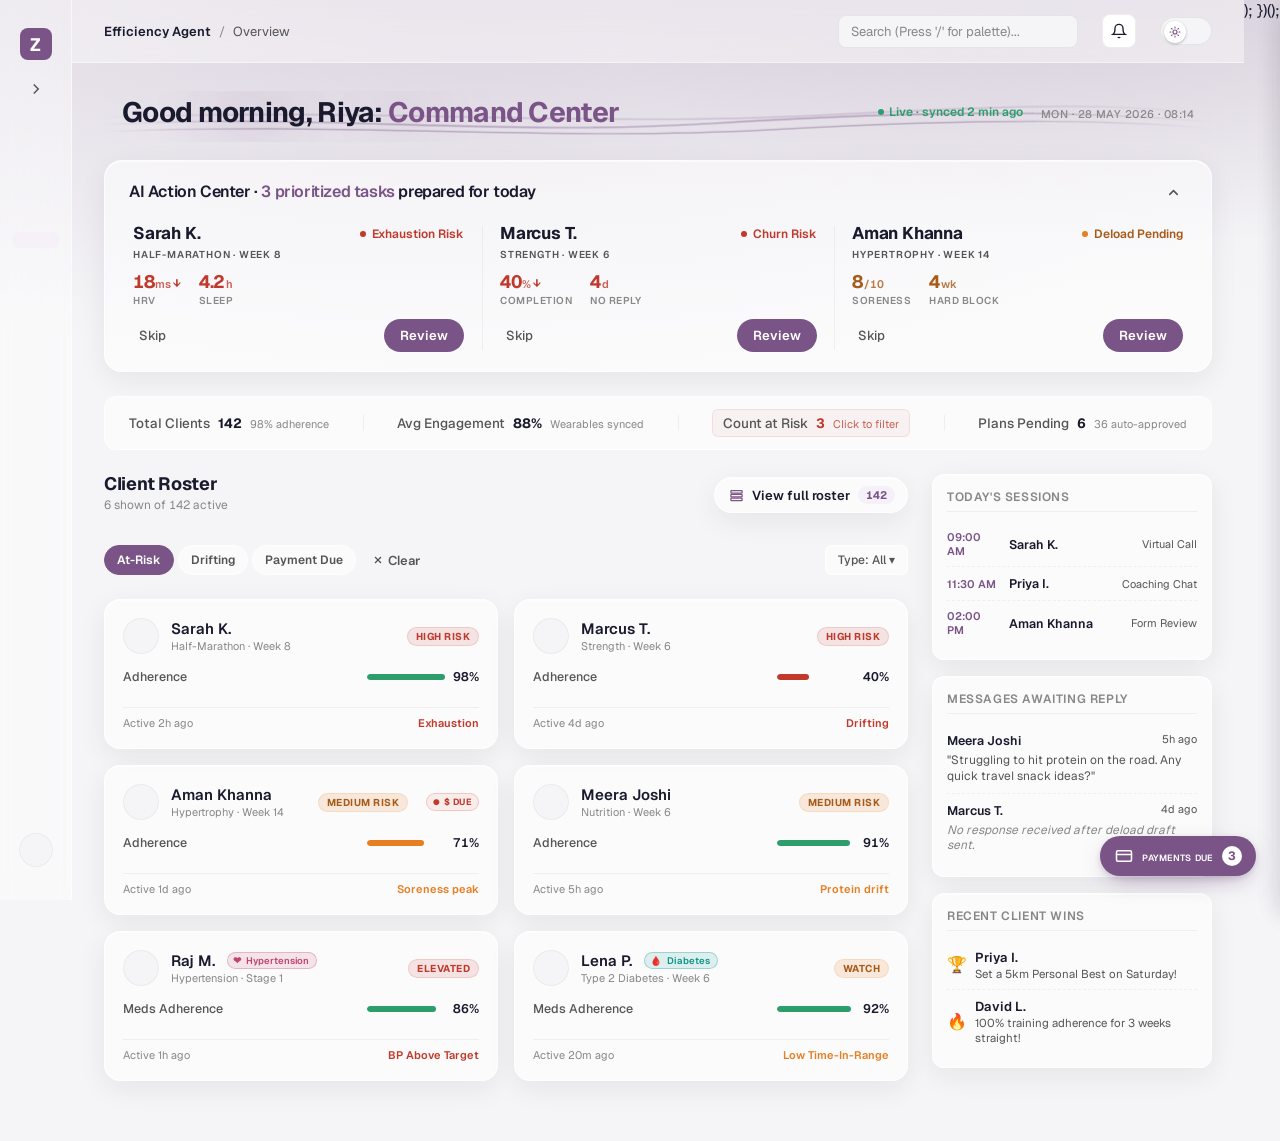
==== commit 01a2274e: "Update" ====
--- a/Projects/efficiency-agent-mockup/outputs/index.html
+++ b/Projects/efficiency-agent-mockup/outputs/index.html
@@ -184,16 +184,10 @@
                 </div>
               </div>
               <div class="draft-actions">
-                <div class="draft-fix">
-                  <span class="draft-fix-lbl">AI drafted</span>
-                  <span class="draft-fix-val">Volume deload</span>
-                </div>
-                <div style="display: flex; gap: 8px; align-items: center; margin-left: auto;">
-                  <button class="btn-skip" type="button" aria-label="Skip deload plan for Sarah K.">Skip</button>
-                  <button class="btn-edit"
-                    onclick="event.stopPropagation(); window.location.href='reco-card.html?client=sarah-k&tab=plan'"
-                    aria-label="Review deload plan for Sarah K.">Review</button>
-                </div>
+                <button class="btn-skip" type="button" aria-label="Skip deload plan for Sarah K.">Skip</button>
+                <button class="btn-edit"
+                  onclick="event.stopPropagation(); window.location.href='reco-card.html?client=sarah-k&tab=plan'"
+                  aria-label="Review deload plan for Sarah K.">Review</button>
               </div>
             </div>
             <div class="draft-skipped-state">
@@ -228,16 +222,10 @@
                 </div>
               </div>
               <div class="draft-actions">
-                <div class="draft-fix">
-                  <span class="draft-fix-lbl">AI drafted</span>
-                  <span class="draft-fix-val">Re-engage nudge</span>
-                </div>
-                <div style="display: flex; gap: 8px; align-items: center; margin-left: auto;">
-                  <button class="btn-skip" type="button" aria-label="Skip intervention for Marcus T.">Skip</button>
-                  <button class="btn-edit"
-                    onclick="event.stopPropagation(); window.location.href='reco-card.html?client=marcus-t&tab=risk'"
-                    aria-label="Review intervention for Marcus T.">Review</button>
-                </div>
+                <button class="btn-skip" type="button" aria-label="Skip intervention for Marcus T.">Skip</button>
+                <button class="btn-edit"
+                  onclick="event.stopPropagation(); window.location.href='reco-card.html?client=marcus-t&tab=risk'"
+                  aria-label="Review intervention for Marcus T.">Review</button>
               </div>
             </div>
             <div class="draft-skipped-state">
@@ -271,16 +259,10 @@
                 </div>
               </div>
               <div class="draft-actions">
-                <div class="draft-fix">
-                  <span class="draft-fix-lbl">AI drafted</span>
-                  <span class="draft-fix-val">Recovery deload</span>
-                </div>
-                <div style="display: flex; gap: 8px; align-items: center; margin-left: auto;">
-                  <button class="btn-skip" type="button" aria-label="Skip deload plan for Aman Khanna">Skip</button>
-                  <button class="btn-edit"
-                    onclick="event.stopPropagation(); window.location.href='reco-card.html?client=aman-khanna&tab=plan'"
-                    aria-label="Review deload plan for Aman Khanna">Review</button>
-                </div>
+                <button class="btn-skip" type="button" aria-label="Skip deload plan for Aman Khanna">Skip</button>
+                <button class="btn-edit"
+                  onclick="event.stopPropagation(); window.location.href='reco-card.html?client=aman-khanna&tab=plan'"
+                  aria-label="Review deload plan for Aman Khanna">Review</button>
               </div>
             </div>
             <div class="draft-skipped-state">
@@ -370,6 +352,8 @@
                   <button class="sort-item type-item" data-type="weight-loss">Weight Loss</button>
                   <button class="sort-item type-item" data-type="performance">Performance</button>
                   <button class="sort-item type-item" data-type="nutrition">Nutrition</button>
+                  <button class="sort-item type-item" data-type="hypertension">Hypertension</button>
+                  <button class="sort-item type-item" data-type="diabetes">Diabetes</button>
                 </div>
               </div>
             </div>
@@ -603,6 +587,88 @@
               <div class="client-card-footer">
                 <span>Active 6h ago</span>
                 <span style="color: var(--ok); font-weight: 600;">Steady</span>
+              </div>
+            </div>
+
+            <!-- Raj M -->
+            <div class="client-card" data-client="raj-m" data-risk="high" data-recency="1" data-type="hypertension"
+              data-payment-due="false" onclick="window.location.href='reco-card.html?client=raj-m'">
+              <div class="client-card-header">
+                <div class="client-card-avatar av-2">RM</div>
+                <div>
+                  <div class="client-card-name" style="display: flex; align-items: center; gap: 6px; flex-wrap: wrap;">
+                    <span>Raj M.</span>
+                    <span class="care-badge care-badge--sm" data-care="hypertension"><span class="care-badge-ico" aria-hidden="true">❤</span>Hypertension</span>
+                  </div>
+                  <div class="client-card-program">Hypertension · Stage 1</div>
+                </div>
+                <span class="client-card-risk-badge risk-high">Elevated</span>
+              </div>
+              <div class="client-card-vitals">
+                <div class="client-card-vital-row">
+                  <span>Meds Adherence</span>
+                  <div style="display: flex; align-items: center; gap: 6px;">
+                    <div class="progress-bar-container">
+                      <div class="progress-bar-fill ok" style="width: 86%;"></div>
+                    </div>
+                    <span>86%</span>
+                  </div>
+                </div>
+                <div class="client-card-extra-vitals">
+                  <div class="client-card-vital-row">
+                    <span>Sodium Adherence</span>
+                    <span>62%</span>
+                  </div>
+                  <div class="client-card-vital-row">
+                    <span>Cuff Readings</span>
+                    <span>148/94 Latest · 142/90 Avg</span>
+                  </div>
+                </div>
+              </div>
+              <div class="client-card-footer">
+                <span>Active 1h ago</span>
+                <span style="color: var(--bad); font-weight: 600;">BP Above Target</span>
+              </div>
+            </div>
+
+            <!-- Lena P -->
+            <div class="client-card" data-client="lena-p" data-risk="med" data-recency="0.3" data-type="diabetes"
+              data-payment-due="false" onclick="window.location.href='reco-card.html?client=lena-p'">
+              <div class="client-card-header">
+                <div class="client-card-avatar av-3">LP</div>
+                <div>
+                  <div class="client-card-name" style="display: flex; align-items: center; gap: 6px; flex-wrap: wrap;">
+                    <span>Lena P.</span>
+                    <span class="care-badge care-badge--sm" data-care="diabetes"><span class="care-badge-ico" aria-hidden="true">🩸</span>Diabetes</span>
+                  </div>
+                  <div class="client-card-program">Type 2 Diabetes · Week 6</div>
+                </div>
+                <span class="client-card-risk-badge risk-med">Watch</span>
+              </div>
+              <div class="client-card-vitals">
+                <div class="client-card-vital-row">
+                  <span>Meds Adherence</span>
+                  <div style="display: flex; align-items: center; gap: 6px;">
+                    <div class="progress-bar-container">
+                      <div class="progress-bar-fill ok" style="width: 92%;"></div>
+                    </div>
+                    <span>92%</span>
+                  </div>
+                </div>
+                <div class="client-card-extra-vitals">
+                  <div class="client-card-vital-row">
+                    <span>Time In Range</span>
+                    <span>54%</span>
+                  </div>
+                  <div class="client-card-vital-row">
+                    <span>CGM Readings</span>
+                    <span>168 Latest · 162 Avg</span>
+                  </div>
+                </div>
+              </div>
+              <div class="client-card-footer">
+                <span>Active 20m ago</span>
+                <span style="color: var(--warn); font-weight: 600;">Low Time-In-Range</span>
               </div>
             </div>
           </div>
@@ -910,39 +976,31 @@
         });
       }
 
-      drafts.forEach((draft) => {
-        // Card-level click
-        draft.addEventListener('click', (e) => {
-          const undoBtn = e.target.closest('.btn-undo');
-          const skipBtn = e.target.closest('.btn-skip');
-
-          // If clicked while skipped, ignore unless it is the Undo button
-          if (draft.classList.contains('is-skipped')) {
-            if (undoBtn) {
-              e.stopPropagation();
-              draft.classList.remove('is-skipped');
-              updateAlertCount();
-            }
-            return;
-          }
-
-          // If clicking "Skip" button, trigger skip state
-          if (skipBtn) {
-            e.stopPropagation();
+      // Bind Skip buttons directly
+      document.querySelectorAll('.btn-skip').forEach((btn) => {
+        btn.addEventListener('click', (e) => {
+          e.stopPropagation();
+          const draft = btn.closest('.draft');
+          if (draft) {
             draft.classList.add('is-skipped');
             updateAlertCount();
-            return;
           }
-
-          // Navigate for click on body or "Review" button
-          const name = draft.getAttribute('data-name') || '';
-          const tab = draft.getAttribute('data-tab') || 'plan';
-          let clientKey = 'sarah-k';
-          if (name.includes('Marcus')) clientKey = 'marcus-t';
-          if (name.includes('Aman')) clientKey = 'aman-khanna';
-          window.location.href = `reco-card.html?client=${clientKey}&tab=${tab}`;
         });
-
+      });
+
+      // Bind Undo buttons directly
+      document.querySelectorAll('.btn-undo').forEach((btn) => {
+        btn.addEventListener('click', (e) => {
+          e.stopPropagation();
+          const draft = btn.closest('.draft');
+          if (draft) {
+            draft.classList.remove('is-skipped');
+            updateAlertCount();
+          }
+        });
+      });
+
+      drafts.forEach((draft) => {
         // Keydown handler for accessibility Focus Routing
         draft.addEventListener('keydown', (e) => {
           if (e.key === 'Enter' || e.key === ' ') {
@@ -1765,10 +1823,13 @@
       const sidebarToggle = document.getElementById('sidebar-toggle');
 
       if (sidebarToggle && sidebar) {
-        const isCollapsed = localStorage.getItem('sidebar-collapsed') === 'true';
+        // Collapsed by default; only expanded if the user explicitly expanded it.
+        const isCollapsed = localStorage.getItem('sidebar-collapsed') !== 'false';
         if (isCollapsed) {
           sidebar.classList.add('collapsed');
           sidebarToggle.setAttribute('title', 'Expand Sidebar');
+        } else {
+          sidebarToggle.setAttribute('title', 'Collapse Sidebar');
         }
 
         sidebarToggle.addEventListener('click', () => {
@@ -1795,8 +1856,7 @@
       const filterGroup = document.getElementById('roster-modal-filters');
       if (!overlay || !openBtn) return;
 
-      // The six clients with real detail-page keys, plus the wider roster so the
-      // modal reflects the 142-member book the dashboard reports.
+      // The eight clients with real detail-page keys, plus the wider roster so the
       const roster = [
         { name: 'Sarah K.', program: 'Half-Marathon · Wk 8', type: 'endurance', hrv: 18, sleep: 4.2, rhr: 74, steps: 3420, risk: 'high', last: '2h ago', key: 'sarah-k' },
         { name: 'Marcus T.', program: 'Strength · Wk 6', type: 'strength', hrv: 32, sleep: 6.2, rhr: 68, steps: 5100, risk: 'high', last: '4d ago', key: 'marcus-t' },
@@ -1804,6 +1864,8 @@
         { name: 'Meera Joshi', program: 'Nutrition · Wk 6', type: 'weight-loss', hrv: 68, sleep: 7.8, rhr: 56, steps: 11200, risk: 'med', last: '5h ago', key: 'meera-joshi' },
         { name: 'Priya I.', program: 'Performance · Wk 6', type: 'performance', hrv: 71, sleep: 7.8, rhr: 52, steps: 13400, risk: 'low', last: '10m ago', key: 'priya-i' },
         { name: 'David L.', program: 'Base Phase · Wk 4', type: 'nutrition', hrv: 65, sleep: 7.2, rhr: 58, steps: 10500, risk: 'low', last: '6h ago', key: 'david-l' },
+        { name: 'Raj M.', program: 'Hypertension · Stage 1', type: 'hypertension', hrv: 0, sleep: 0, rhr: 0, steps: 6200, risk: 'high', last: '1h ago', key: 'raj-m', bp: '148/94' },
+        { name: 'Lena P.', program: 'Type 2 Diabetes · Wk 6', type: 'diabetes', hrv: 0, sleep: 0, rhr: 0, steps: 5800, risk: 'med', last: '20m ago', key: 'lena-p', glucose: 168 },
         { name: 'Elena R.', program: 'Peak Volume · Wk 12', type: 'strength', hrv: 74, sleep: 8.0, rhr: 54, steps: 12800, risk: 'low', last: '3h ago', key: 'priya-i' },
         { name: 'Jordan M.', program: 'Recovery · Wk 2', type: 'performance', hrv: 48, sleep: 5.8, rhr: 65, steps: 8200, risk: 'med', last: '2d ago', key: 'david-l' },
         { name: 'Tariq K.', program: 'Conditioning · Wk 9', type: 'endurance', hrv: 80, sleep: 7.5, rhr: 50, steps: 14100, risk: 'low', last: '8h ago', key: 'priya-i' },
@@ -1843,36 +1905,90 @@
         tableBody.innerHTML = matches.map((c, i) => {
           const s = statusMeta[c.risk];
           const av = avClasses[i % avClasses.length];
+          
+          let vitalsSummaryHtml = '';
+          let tooltipHtml = '';
+          if (c.type === 'hypertension') {
+            vitalsSummaryHtml = `<span class="vitals-summary" style="color: var(--bad); font-weight: 600;">${c.bp || '148/94'} BP</span>`;
+            tooltipHtml = `
+              <div class="tooltip-header">
+                <span>Hypertension Vitals</span>
+                <span style="font-size: 9px; font-weight: 500; color: rgba(255, 255, 255, 0.4); text-transform: none;">Cuff ⚡</span>
+              </div>
+              <div class="tooltip-row">
+                <span class="tooltip-row-lbl">Latest BP</span>
+                <span class="tooltip-row-val text-red">${c.bp || '148/94'}</span>
+              </div>
+              <div class="tooltip-row">
+                <span class="tooltip-row-lbl">7-day avg</span>
+                <span class="tooltip-row-val text-amber">142/90</span>
+              </div>
+              <div class="tooltip-row">
+                <span class="tooltip-row-lbl">Daily Steps</span>
+                <span class="tooltip-row-val">${c.steps.toLocaleString()}</span>
+              </div>
+            `;
+          } else if (c.type === 'diabetes') {
+            vitalsSummaryHtml = `<span class="vitals-summary" style="color: var(--bad); font-weight: 600;">${c.glucose || '168'} mg/dL</span>`;
+            tooltipHtml = `
+              <div class="tooltip-header">
+                <span>Diabetes Vitals</span>
+                <span style="font-size: 9px; font-weight: 500; color: rgba(255, 255, 255, 0.4); text-transform: none;">CGM ⚡</span>
+              </div>
+              <div class="tooltip-row">
+                <span class="tooltip-row-lbl">Latest Glucose</span>
+                <span class="tooltip-row-val text-red">${c.glucose || '168'} mg/dL</span>
+              </div>
+              <div class="tooltip-row">
+                <span class="tooltip-row-lbl">Time in Range</span>
+                <span class="tooltip-row-val text-amber">54%</span>
+              </div>
+              <div class="tooltip-row">
+                <span class="tooltip-row-lbl">Daily Steps</span>
+                <span class="tooltip-row-val">${c.steps.toLocaleString()}</span>
+              </div>
+            `;
+          } else {
+            vitalsSummaryHtml = `<span class="vitals-summary">${c.hrv}ms / ${c.sleep}h</span>`;
+            tooltipHtml = `
+              <div class="tooltip-header">
+                <span>Biometric Sync</span>
+                <span style="font-size: 9px; font-weight: 500; color: rgba(255, 255, 255, 0.4); text-transform: none;">Live ⚡</span>
+              </div>
+              <div class="tooltip-row">
+                <span class="tooltip-row-lbl">HRV (7d Avg)</span>
+                <span class="tooltip-row-val ${c.hrv < 40 ? 'text-red' : c.hrv < 60 ? 'text-amber' : 'text-green'}">${c.hrv} ms</span>
+              </div>
+              <div class="tooltip-row">
+                <span class="tooltip-row-lbl">Sleep Duration</span>
+                <span class="tooltip-row-val ${c.sleep < 6 ? 'text-red' : c.sleep < 7 ? 'text-amber' : 'text-green'}">${c.sleep}h</span>
+              </div>
+              <div class="tooltip-row">
+                <span class="tooltip-row-lbl">Resting Heart Rate</span>
+                <span class="tooltip-row-val">${c.rhr} bpm</span>
+              </div>
+              <div class="tooltip-row">
+                <span class="tooltip-row-lbl">Daily Steps</span>
+                <span class="tooltip-row-val">${c.steps.toLocaleString()}</span>
+              </div>
+            `;
+          }
+
+          const careBadge = c.type === 'hypertension' || c.type === 'diabetes' 
+            ? ` <span class="care-badge care-badge--sm" data-care="${c.type}"><span class="care-badge-ico">${c.type === 'hypertension' ? '❤' : '🩸'}</span>${c.type === 'hypertension' ? 'Hypertension' : 'Diabetes'}</span>`
+            : '';
+
           return `
             <div class="roster-modal-row" role="row" data-key="${c.key}" tabindex="0">
               <span class="rmr-member" role="cell">
                 <span class="roster-modal-avatar ${av}" data-name="${c.name}">${initials(c.name)}</span>
-                <span class="rmr-name">${c.name}</span>
+                <span class="rmr-name">${c.name}${careBadge}</span>
               </span>
               <span class="rmr-program" role="cell">${c.program}</span>
               <span class="rmr-vitals" role="cell">
-                <span class="vitals-summary">${c.hrv}ms / ${c.sleep}h</span>
+                ${vitalsSummaryHtml}
                 <div class="vitals-tooltip" role="tooltip">
-                  <div class="tooltip-header">
-                    <span>Biometric Sync</span>
-                    <span style="font-size: 9px; font-weight: 500; color: rgba(255, 255, 255, 0.4); text-transform: none;">Live ⚡</span>
-                  </div>
-                  <div class="tooltip-row">
-                    <span class="tooltip-row-lbl">HRV (7d Avg)</span>
-                    <span class="tooltip-row-val ${c.hrv < 40 ? 'text-red' : c.hrv < 60 ? 'text-amber' : 'text-green'}">${c.hrv} ms</span>
-                  </div>
-                  <div class="tooltip-row">
-                    <span class="tooltip-row-lbl">Sleep Duration</span>
-                    <span class="tooltip-row-val ${c.sleep < 6 ? 'text-red' : c.sleep < 7 ? 'text-amber' : 'text-green'}">${c.sleep}h</span>
-                  </div>
-                  <div class="tooltip-row">
-                    <span class="tooltip-row-lbl">Resting Heart Rate</span>
-                    <span class="tooltip-row-val">${c.rhr} bpm</span>
-                  </div>
-                  <div class="tooltip-row">
-                    <span class="tooltip-row-lbl">Daily Steps</span>
-                    <span class="tooltip-row-val">${c.steps.toLocaleString()}</span>
-                  </div>
+                  ${tooltipHtml}
                 </div>
               </span>
               <span class="rmr-status" role="cell">
--- a/Projects/efficiency-agent-mockup/outputs/design-tokens.css
+++ b/Projects/efficiency-agent-mockup/outputs/design-tokens.css
@@ -92,7 +92,43 @@
   /* Fonts */
   --font-dm-sans: 'DM Sans', sans-serif;
   --font-geist: 'Geist', sans-serif;
-}
+
+  /* Care-type system variables */
+  --care-fitness: #7a5487;   /* brand purple */
+  --care-hypertension: #c2456b;  /* rose */
+  --care-diabetes: #0d9488;  /* teal */
+}
+
+/* Care-type system: badge + whisper surface tint */
+.care-badge {
+  display: inline-flex;
+  align-items: center;
+  gap: 5px;
+  padding: 3px 9px 3px 7px;
+  border-radius: 999px;
+  font-family: var(--font-geist);
+  font-size: 11px;
+  font-weight: 600;
+  letter-spacing: -0.005em;
+  line-height: 1.4;
+  white-space: nowrap;
+  color: var(--care-color, var(--care-fitness));
+  background: color-mix(in oklab, var(--care-color, var(--care-fitness)) 12%, transparent);
+  border: 1px solid color-mix(in oklab, var(--care-color, var(--care-fitness)) 30%, transparent);
+}
+.care-badge[data-care="fitness"]      { --care-color: var(--care-fitness); }
+.care-badge[data-care="hypertension"] { --care-color: var(--care-hypertension); }
+.care-badge[data-care="diabetes"]     { --care-color: var(--care-diabetes); }
+.care-badge-ico { font-size: 11px; line-height: 1; }
+.care-badge--sm { font-size: 9.5px; padding: 1px 7px 1px 5px; margin-left: 6px; vertical-align: middle; }
+.care-badge--sm .care-badge-ico { font-size: 9.5px; }
+
+/* Whisper surface tint per care type, on the page background only. Kept
+   extremely faint so it never competes with severity reds/ambers/greens. */
+html[data-care="hypertension"] body { background-color: color-mix(in oklab, var(--care-hypertension) 4%, var(--paper)) !important; background-image: none !important; }
+html[data-care="diabetes"] body     { background-color: color-mix(in oklab, var(--care-diabetes) 4%, var(--paper)) !important; background-image: none !important; }
+html[data-theme="dark"][data-care="hypertension"] body { background-color: color-mix(in oklab, var(--care-hypertension) 9%, var(--paper)) !important; background-image: none !important; }
+html[data-theme="dark"][data-care="diabetes"] body     { background-color: color-mix(in oklab, var(--care-diabetes) 9%, var(--paper)) !important; background-image: none !important; }
 
 * {
   box-sizing: border-box;
@@ -1411,13 +1447,7 @@
     box-shadow 200ms var(--ease-out);
 }
 
-.btn-edit::after {
-  content: "→";
-  font-size: 14px;
-  line-height: 1;
-  transform: translateY(-1px);
-  transition: transform 200ms var(--ease-out);
-}
+
 
 .btn-skip {
   padding: 8px 6px;
@@ -1747,9 +1777,7 @@
     box-shadow: 0 8px 20px -8px rgba(122, 84, 135, 0.55);
   }
 
-  .btn-edit:hover::after {
-    transform: translate(3px, -1px);
-  }
+
 
   .btn-skip:hover {
     color: var(--ink);
@@ -2457,25 +2485,93 @@
   color: var(--ink-4);
 }
 
-/* Segmented toggle with a sliding thumb behind the active option. */
+/* ===== Self-explaining week switch (squared segmented control) =====
+   Two labeled sides; the active one is filled by the thumb. No external
+   label, the words on the control carry the meaning. aria-checked=true => Zora. */
 .week-toggle {
   position: relative;
   display: inline-flex;
   align-items: stretch;
+  height: 34px;
   padding: 3px;
+  border: 1px solid var(--line);
+  border-radius: 9px;            /* squared, not pill */
   background: rgba(26, 26, 46, 0.05);
-  border: 1px solid var(--line-soft);
-  border-radius: 999px;
+  cursor: pointer;
   flex-shrink: 0;
-  transition: box-shadow 260ms var(--ease-out), border-color 260ms var(--ease-out);
-}
-[data-theme="dark"] .week-toggle {
-  background: rgba(255, 255, 255, 0.06);
-}
+  transition: border-color 260ms var(--ease-out);
+}
+[data-theme="dark"] .week-toggle { background: rgba(255, 255, 255, 0.06); }
+.week-toggle:active { transform: scale(0.99); }
+.week-toggle:focus-visible { outline: 2px solid var(--accent); outline-offset: 3px; }
 .no-changes .week-toggle { display: none; }
 
-/* A one-shot ring that blooms outward when the coach flips to Zora's
-   recommended week, rhyming with the signals toggle's bloom. */
+.week-toggle-thumb {
+  position: absolute;
+  top: 3px;
+  left: 3px;
+  width: calc(50% - 3px);
+  height: calc(100% - 6px);
+  border-radius: 6px;           /* matches the squared shell */
+  background: var(--accent);
+  box-shadow: 0 2px 8px -2px rgba(122, 84, 135, 0.5);
+  transition: transform 340ms cubic-bezier(0.22, 1, 0.36, 1), box-shadow 260ms var(--ease-out);
+  z-index: 0;
+}
+[data-view="recommended"] .week-toggle .week-toggle-thumb {
+  box-shadow: 0 3px 14px -3px rgba(122, 84, 135, 0.7);
+}
+
+/* The two labeled sides split the control into equal halves so the 50% thumb
+   aligns exactly with one; equal flex basis prevents the labels overlapping. */
+.week-toggle-end {
+  position: relative;
+  z-index: 1;
+  flex: 1 1 0;
+  min-width: 0;
+  display: inline-flex;
+  align-items: center;
+  justify-content: center;
+  gap: 6px;
+  padding: 0 14px;
+  font-family: var(--font-geist);
+  font-size: 12px;
+  font-weight: 600;
+  letter-spacing: -0.005em;
+  color: var(--ink-3);
+  white-space: nowrap;
+  transition: color 220ms var(--ease-out);
+  pointer-events: none;
+}
+.week-toggle[aria-checked="false"] .week-toggle-end--left  { color: #fff; }
+.week-toggle[aria-checked="true"]  .week-toggle-end--right { color: #fff; }
+
+/* Count pill rides Zora's label. */
+.week-toggle-count {
+  font-family: var(--font-geist-mono);
+  font-size: 10px;
+  font-weight: 600;
+  line-height: 1.3;
+  padding: 1px 6px;
+  border-radius: 5px;
+  background: color-mix(in oklab, var(--accent) 16%, transparent);
+  color: var(--accent-deep);
+  transition: background-color 220ms var(--ease-out), color 220ms var(--ease-out), transform 220ms var(--ease-out);
+}
+[data-theme="dark"] .week-toggle-count { color: var(--accent); }
+/* When Zora's side is filled (white text), the count flips to a white-on-glass chip. */
+.week-toggle[aria-checked="true"] .week-toggle-end--right .week-toggle-count {
+  background: rgba(255, 255, 255, 0.24);
+  color: #fff;
+}
+.week-toggle-count.is-ticking { animation: week-count-tick 460ms var(--ease-out); }
+@keyframes week-count-tick {
+  0%   { transform: scale(1); }
+  40%  { transform: scale(1.22); }
+  100% { transform: scale(1); }
+}
+
+/* One-shot bloom ring when flipping to Zora's side. */
 .week-toggle::after {
   content: "";
   position: absolute;
@@ -2488,76 +2584,7 @@
 .week-toggle.is-blooming::after { animation: week-toggle-bloom 520ms var(--ease-out); }
 @keyframes week-toggle-bloom {
   0%   { opacity: 0.55; transform: scale(1); }
-  100% { opacity: 0; transform: scale(1.16); }
-}
-
-.week-toggle-thumb {
-  position: absolute;
-  top: 3px;
-  left: 3px;
-  bottom: 3px;
-  width: calc(50% - 3px);
-  border-radius: 999px;
-  background: var(--accent);
-  box-shadow: 0 2px 8px -2px rgba(122, 84, 135, 0.5);
-  /* Spring overshoot so the flip lands with weight, not mechanically. */
-  transition: transform 380ms cubic-bezier(0.34, 1.18, 0.64, 1),
-    box-shadow 260ms var(--ease-out);
-  z-index: 0;
-}
-/* The thumb glows a touch brighter on the recommended side: it's the meaningful one. */
-[data-view="recommended"] .week-toggle .week-toggle-thumb {
-  box-shadow: 0 3px 14px -3px rgba(122, 84, 135, 0.7);
-}
-.week-toggle-opt {
-  position: relative;
-  z-index: 1;
-  display: inline-flex;
-  align-items: center;
-  gap: 7px;
-  border: 0;
-  background: transparent;
-  cursor: pointer;
-  font-family: var(--font-geist);
-  font-size: 12px;
-  font-weight: 600;
-  letter-spacing: -0.005em;
-  color: var(--ink-3);
-  padding: 6px 14px;
-  border-radius: 999px;
-  white-space: nowrap;
-  transition: color 220ms var(--ease-out);
-}
-.week-toggle-opt:hover { color: var(--ink); }
-.week-toggle-opt.is-active { color: #ffffff; }
-.week-toggle-opt.is-active:hover { color: #ffffff; }
-.week-toggle-opt:active { transform: scale(0.97); }
-.week-toggle-opt:focus-visible {
-  outline: 2px solid var(--accent);
-  outline-offset: 3px;
-}
-.week-toggle-count {
-  font-family: var(--font-geist-mono);
-  font-size: 10.5px;
-  font-weight: 600;
-  line-height: 1.3;
-  padding: 1px 7px;
-  border-radius: 999px;
-  background: rgba(122, 84, 135, 0.14);
-  color: var(--accent-deep);
-  transition: background-color 220ms var(--ease-out), color 220ms var(--ease-out),
-    transform 220ms var(--ease-out);
-}
-.week-toggle-opt.is-active .week-toggle-count {
-  background: rgba(255, 255, 255, 0.22);
-  color: #ffffff;
-}
-/* The count gives one confident tick when the recommended week lands. */
-.week-toggle-count.is-ticking { animation: week-count-tick 460ms var(--ease-out); }
-@keyframes week-count-tick {
-  0%   { transform: scale(1); }
-  40%  { transform: scale(1.22); }
-  100% { transform: scale(1); }
+  100% { opacity: 0; transform: scale(1.12); }
 }
 
 /* The 7-day track. Equal columns; horizontal scroll-snap on narrow widths. */
@@ -2599,34 +2626,20 @@
 [data-theme="dark"] .week-day:hover { border-color: rgba(255, 255, 255, 0.14); }
 
 /* Changed days carry a quiet accent identity that strengthens on the reco view. */
-.week-day.is-changed { border-color: rgba(122, 84, 135, 0.2); }
+.week-day.is-changed { border-color: rgba(122, 84, 135, 0.3); }
+/* Changed day carries a full accent border all the way around on the
+   recommended view (no top-only bar). */
 [data-view="recommended"] .week-day.is-changed {
-  border-color: rgba(122, 84, 135, 0.4);
+  border-color: var(--accent);
   box-shadow: 0 4px 14px -4px rgba(122, 84, 135, 0.22);
-}
-[data-view="recommended"] .week-day.is-changed::before {
-  content: "";
-  position: absolute;
-  inset: 0 0 auto 0;
-  height: 3px;
-  background: var(--accent);
-  transform-origin: left center;
 }
 
 /* When the recommended week is revealed, the days Zora touched light up in
    sequence (left to right) so the eye reads "she changed these", not a snap.
    --i carries the per-cell index set in JS. */
-[data-view="recommended"] .week-strip-track.lighting-up .week-day.is-changed::before {
-  animation: week-bar-sweep 420ms var(--ease-out) backwards;
-  animation-delay: calc(var(--i, 0) * 90ms);
-}
 [data-view="recommended"] .week-strip-track.lighting-up .week-day.is-changed {
   animation: week-day-glow 620ms var(--ease-out) backwards;
   animation-delay: calc(var(--i, 0) * 90ms);
-}
-@keyframes week-bar-sweep {
-  from { transform: scaleX(0); }
-  to   { transform: scaleX(1); }
 }
 @keyframes week-day-glow {
   0%   { box-shadow: 0 4px 14px -4px rgba(122, 84, 135, 0.22); }
@@ -2707,11 +2720,10 @@
   .week-strip.just-updated,
   .week-toggle.is-blooming::after,
   .week-toggle-count.is-ticking,
-  [data-view="recommended"] .week-strip-track.lighting-up .week-day.is-changed,
-  [data-view="recommended"] .week-strip-track.lighting-up .week-day.is-changed::before { animation: none; }
+  [data-view="recommended"] .week-strip-track.lighting-up .week-day.is-changed { animation: none; }
   .week-toggle-thumb,
   .week-toggle,
-  .week-toggle-opt,
+  .week-toggle-end,
   .week-strip-track,
   .week-day,
   .week-day-flag { transition: none; }
@@ -2720,9 +2732,7 @@
 /* Responsive: the 7 columns become a horizontal scroll-snap track on narrow
    widths so day cells keep a legible minimum size and never overflow. */
 @media (max-width: 760px) {
-  .week-strip-head { gap: 12px; }
-  .week-toggle { width: 100%; }
-  .week-toggle-opt { flex: 1; justify-content: center; }
+  .week-strip-head { gap: 12px; flex-wrap: wrap; }
   .week-strip-track {
     display: flex;
     overflow-x: auto;
@@ -2736,6 +2746,218 @@
     scroll-snap-align: start;
   }
 }
+
+/* Selection state for week days */
+.week-day {
+  cursor: pointer;
+}
+.week-day:active {
+  transform: scale(0.97) !important;
+}
+.week-day.is-selected {
+  border-color: var(--accent) !important;
+  box-shadow: 0 0 0 2px rgba(122, 84, 135, 0.22) !important;
+}
+[data-theme="dark"] .week-day.is-selected {
+  box-shadow: 0 0 0 2px rgba(162, 114, 175, 0.3) !important;
+}
+
+/* Inline day details styles */
+.inline-day-details {
+  margin-top: 24px;
+  border-top: 1px solid var(--line-soft);
+  padding-top: 24px;
+  animation: inline-fade-in 300ms var(--ease-out);
+}
+
+@keyframes inline-fade-in {
+  from { opacity: 0; transform: translateY(8px); }
+  to { opacity: 1; transform: translateY(0); }
+}
+
+.inline-day-grid {
+  display: grid;
+  grid-template-columns: repeat(auto-fit, minmax(220px, 1fr));
+  gap: 16px;
+  margin-bottom: 8px;
+}
+
+.inline-day-card {
+  background: var(--paper-2);
+  border: 1px solid var(--line-soft);
+  border-radius: 12px;
+  padding: 16px;
+  display: flex;
+  flex-direction: column;
+  gap: 12px;
+  transition: border-color 150ms ease, box-shadow 150ms ease;
+}
+
+[data-theme="light"] .inline-day-card {
+  background: var(--paper-3);
+  border-color: rgba(26, 26, 46, 0.08);
+}
+
+.inline-day-card:hover {
+  border-color: var(--line);
+}
+
+.inline-day-card-title {
+  display: flex;
+  align-items: center;
+  gap: 8px;
+  font-family: var(--font-geist);
+  font-size: 11px;
+  font-weight: 600;
+  color: var(--ink-3);
+  text-transform: uppercase;
+  letter-spacing: 0.05em;
+}
+
+.inline-day-card-ico {
+  color: var(--accent);
+  display: flex;
+  align-items: center;
+  justify-content: center;
+}
+
+.inline-day-item {
+  font-family: var(--font-dm-sans);
+  font-size: 13px;
+  color: var(--ink-2);
+  line-height: 1.45;
+  padding: 8px 10px;
+  border-radius: 8px;
+  background: var(--paper);
+  border: 1px solid var(--line-soft);
+}
+
+[data-theme="light"] .inline-day-item {
+  background: #ffffff;
+}
+
+.inline-day-item-label {
+  font-weight: 600;
+  color: var(--ink);
+}
+
+.inline-day-item-sub {
+  font-size: 11px;
+  color: var(--ink-4);
+  margin-top: 2px;
+}
+
+/* Edit form styling inside training card */
+.inline-day-edit-toggle {
+  font-family: var(--font-dm-sans);
+  font-size: 12px;
+  font-weight: 600;
+  color: var(--accent);
+  background: transparent;
+  border: 0;
+  cursor: pointer;
+  padding: 4px 8px;
+  border-radius: 6px;
+  align-self: flex-start;
+  transition: background 150ms ease;
+  margin-top: 4px;
+}
+
+.inline-day-edit-toggle:hover {
+  background: var(--accent-soft);
+}
+
+.inline-edit-form {
+  display: flex;
+  flex-direction: column;
+  gap: 10px;
+  background: var(--paper);
+  border: 1px dashed var(--line);
+  border-radius: 8px;
+  padding: 12px;
+  margin-top: 6px;
+  box-sizing: border-box;
+}
+
+[data-theme="light"] .inline-edit-form {
+  background: #ffffff;
+}
+
+.inline-edit-row {
+  display: flex;
+  flex-direction: column;
+}
+
+.inline-edit-label {
+  font-family: var(--font-dm-sans);
+  font-size: 11px;
+  font-weight: 600;
+  color: var(--ink-3);
+  margin-bottom: 4px;
+}
+
+.inline-edit-input {
+  font-family: var(--font-dm-sans);
+  font-size: 13px;
+  padding: 6px 10px;
+  border-radius: 6px;
+  border: 1px solid var(--line);
+  background: var(--paper-2);
+  color: var(--ink);
+  outline: none;
+  width: 100%;
+  box-sizing: border-box;
+}
+
+.inline-edit-input:focus {
+  border-color: var(--accent);
+}
+
+.inline-edit-actions {
+  display: flex;
+  gap: 8px;
+  margin-top: 4px;
+}
+
+.inline-edit-btn-save {
+  font-family: var(--font-dm-sans);
+  font-size: 12px;
+  font-weight: 600;
+  padding: 6px 12px;
+  border-radius: 6px;
+  border: 0;
+  background: var(--accent);
+  color: #ffffff;
+  cursor: pointer;
+}
+
+.inline-edit-btn-save:hover {
+  opacity: 0.9;
+}
+
+.inline-edit-btn-cancel {
+  font-family: var(--font-dm-sans);
+  font-size: 12px;
+  font-weight: 600;
+  padding: 6px 12px;
+  border-radius: 6px;
+  border: 1px solid var(--line);
+  background: transparent;
+  color: var(--ink-3);
+  cursor: pointer;
+}
+
+.inline-edit-btn-cancel:hover {
+  background: var(--paper-3);
+}
+
+/* Highlight for changed day details */
+.inline-day-item.is-proposal {
+  border-left: 3px solid var(--accent);
+  background: var(--accent-soft);
+  color: var(--accent-deep);
+}
+
 
 
 /* Inline AI Sparkle and Status Indicator */
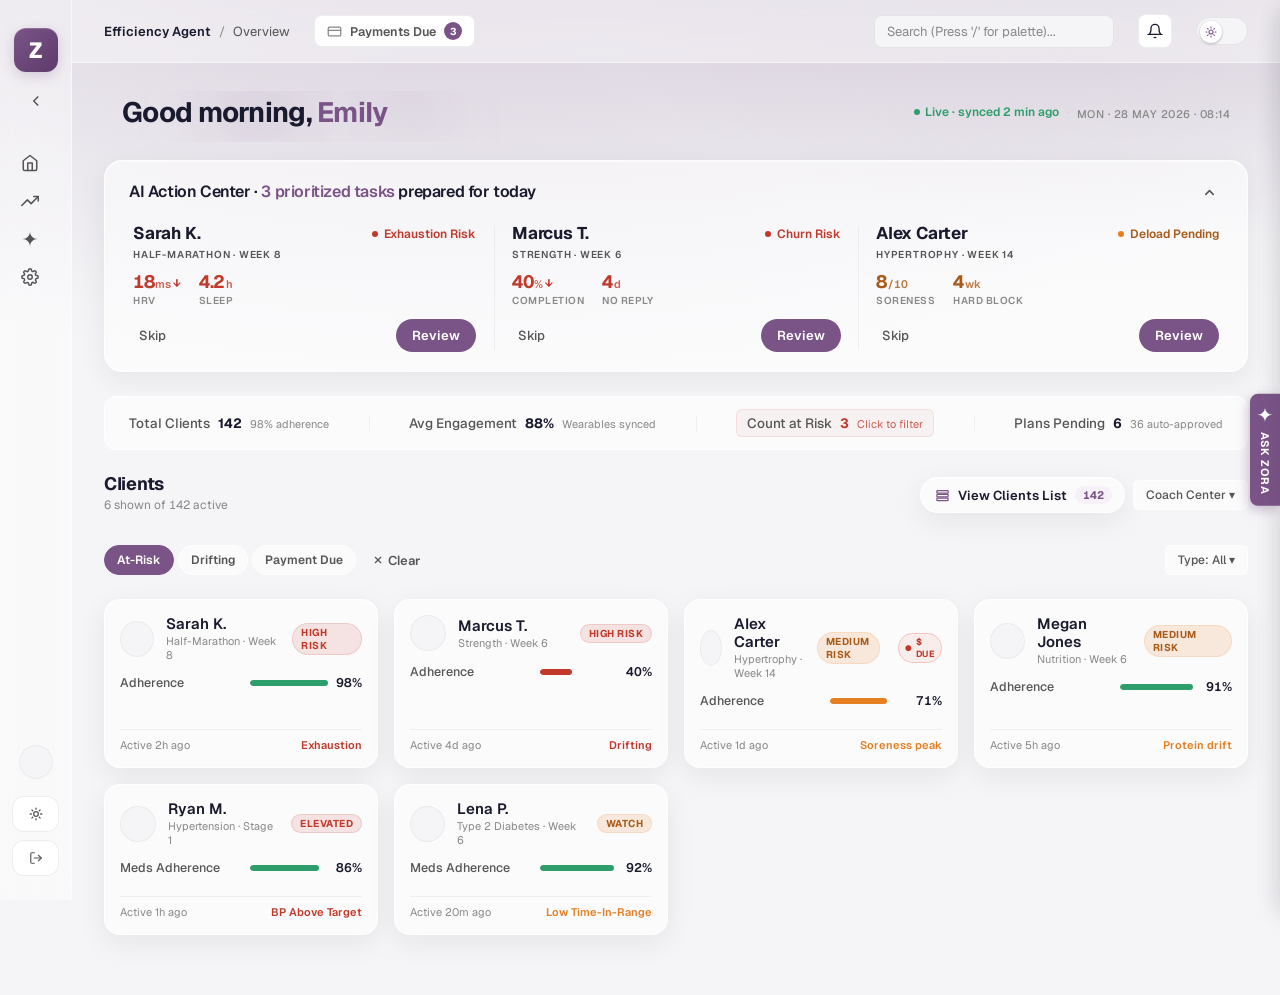
==== commit 4de13232: "Almost final" ====
--- a/Projects/efficiency-agent-mockup/outputs/index.html
+++ b/Projects/efficiency-agent-mockup/outputs/index.html
@@ -10,7 +10,208 @@
   <link
     href="https://fonts.googleapis.com/css2?family=DM+Sans:ital,opsz,wght@0,9..40,100..1000;1,9..40,100..1000&family=Geist:wght@100..900&display=swap"
     rel="stylesheet">
-  <link rel="stylesheet" href="design-tokens.css">
+  <link rel="stylesheet" href="design-tokens.css?v=1">
+  <style>
+    /* ===== Collapsible context rail + denser roster ===== */
+
+    /* Header actions group: View full roster + Context dropdown + close. */
+    .roster-head-actions {
+      display: flex;
+      align-items: center;
+      gap: 8px;
+    }
+
+    /* Context dropdown trigger reuses the .sort-trigger-btn look; the dropdown
+       rows show a count badge on the right. */
+    .ctx-dropdown {
+      width: 220px;
+    }
+
+    .ctx-item {
+      justify-content: space-between;
+      gap: 12px;
+    }
+
+    .ctx-item span:first-child {
+      white-space: nowrap;
+    }
+
+    .ctx-item-count {
+      flex-shrink: 0;
+      min-width: 20px;
+      text-align: center;
+      font-size: 11px;
+      font-weight: 600;
+      color: var(--ink-4);
+      background: var(--paper-3);
+      border-radius: 99px;
+      padding: 1px 7px;
+    }
+
+    .ctx-item.active .ctx-item-count {
+      color: var(--accent);
+      background: var(--accent-soft);
+    }
+
+    /* Close button: only present while a panel is open. 28px control with a
+       compliant tap buffer. */
+    .ctx-close {
+      display: inline-flex;
+      align-items: center;
+      justify-content: center;
+      width: 30px;
+      height: 30px;
+      border-radius: 8px;
+      border: 1px solid var(--line);
+      background: var(--paper-2);
+      color: var(--ink-3);
+      cursor: pointer;
+      position: relative;
+      transition: background-color 140ms var(--ease-out), color 140ms var(--ease-out), border-color 140ms var(--ease-out);
+    }
+
+    .ctx-close::before {
+      content: "";
+      position: absolute;
+      inset: -8px;
+    }
+
+    .ctx-close:hover {
+      color: var(--bad);
+      border-color: color-mix(in oklab, var(--bad) 40%, var(--line));
+      background: color-mix(in oklab, var(--bad) 8%, var(--paper-2));
+    }
+
+    .ctx-close:focus-visible {
+      outline: 2px solid var(--accent);
+      outline-offset: 2px;
+    }
+
+    .ctx-close[hidden] {
+      display: none !important;
+    }
+
+    /* Collapsed by default: roster spans full width, no rail column. The grid
+       packs to ~4 across on desktop. */
+    .grid-2col {
+      grid-template-columns: 1fr;
+      transition: grid-template-columns 360ms var(--ease-out);
+    }
+
+    .roster-grid {
+      grid-template-columns: repeat(auto-fill, minmax(240px, 1fr));
+    }
+
+    .client-card {
+      padding: 15px;
+      gap: 12px;
+    }
+
+    /* A panel is open: the rail returns as a right column. The grid keeps its
+       auto-fill rule, so the narrower left column naturally reflows to ~3 up. */
+    .grid-2col.has-panel {
+      grid-template-columns: 1fr 300px;
+    }
+
+    /* Rail + panel reveal. The rail slides down/in; the active panel fades. */
+    .ambient-rail[hidden] {
+      display: none !important;
+    }
+
+    .ambient-rail {
+      animation: ctx-rail-in 360ms var(--ease-out);
+    }
+
+    @keyframes ctx-rail-in {
+      from {
+        opacity: 0;
+        transform: translateY(-8px);
+      }
+
+      to {
+        opacity: 1;
+        transform: none;
+      }
+    }
+
+    .ctx-panel[hidden] {
+      display: none !important;
+    }
+
+    .ctx-panel {
+      animation: ctx-panel-in 300ms var(--ease-out);
+    }
+
+    @keyframes ctx-panel-in {
+      from {
+        opacity: 0;
+        transform: translateY(6px);
+      }
+
+      to {
+        opacity: 1;
+        transform: none;
+      }
+    }
+
+    @media (max-width: 1024px) {
+
+      /* On narrow widths the rail stacks under the grid instead of beside it. */
+      .grid-2col.has-panel {
+        grid-template-columns: 1fr;
+      }
+    }
+
+    @media (prefers-reduced-motion: reduce) {
+
+      .grid-2col,
+      .ambient-rail,
+      .ctx-panel {
+        transition: none;
+        animation: none;
+      }
+    }
+
+    /* Quick Action Buttons in Client List modal */
+    .qa-btn-group {
+      display: flex;
+      gap: 6px;
+      justify-content: center;
+      align-items: center;
+    }
+    .qa-btn {
+      display: inline-flex;
+      align-items: center;
+      justify-content: center;
+      width: 28px;
+      height: 28px;
+      border-radius: 6px;
+      border: 1px solid var(--line);
+      background: var(--paper-2);
+      color: var(--ink-3);
+      cursor: pointer;
+      transition: all 0.15s ease;
+      padding: 0;
+    }
+    .qa-btn:hover {
+      border-color: var(--accent);
+      background: var(--accent-soft);
+      color: var(--accent-deep);
+      transform: translateY(-1px);
+    }
+    .qa-btn:active {
+      transform: scale(0.92);
+    }
+    .qa-btn svg {
+      width: 14px;
+      height: 14px;
+    }
+    .rmt-vitals,
+    .rmr-vitals {
+      justify-self: center !important;
+      text-align: center !important;
+    }
+  </style>
   <script>
     // Pre-paint theme boot — avoids flash of incorrect theme
     (function () {
@@ -30,51 +231,78 @@
 
   <!-- =================== SIDEBAR =================== -->
   <aside class="sidebar">
-    <div class="brand"
-      style="display: flex; align-items: center; justify-content: space-between; width: 100%; padding: 4px 0;">
+    <div class="brand" style="display: flex; align-items: center; justify-content: space-between; width: 100%;">
       <div style="display: flex; align-items: center; gap: 10px;">
         <div class="brand-mark">Z</div>
         <div class="brand-text">
           <div class="brand-name">ZORA</div>
-          <div class="brand-sub">Coach Console</div>
+          <div class="brand-sub">COACH OS</div>
         </div>
       </div>
       <button class="sidebar-toggle-btn" id="sidebar-toggle"
-        style="background: transparent; border: 0; color: var(--ink-3); cursor: pointer; padding: 4px; display: flex; align-items: center; justify-content: center;"
-        title="Collapse Sidebar">
+        style="background: transparent; border: 0; color: var(--ink-3); cursor: pointer; padding: 4px; display: flex; align-items: center; justify-content: center; transition: transform 0.25s;"
+        title="Expand Sidebar">
         <svg width="18" height="18" viewBox="0 0 24 24" fill="none" stroke="currentColor" stroke-width="2">
-          <polyline points="15 18 9 12 15 6"></polyline>
+          <polyline points="9 18 15 12 9 6"></polyline>
         </svg>
       </button>
     </div>
 
     <div class="nav-section">
-      <div class="nav-label">Today</div>
-      <div class="nav-item active"><span class="dot"></span> Efficiency Agent <span class="nav-badge">2</span></div>
-      <div class="nav-item"><span class="dot"></span> Quality Agent <span class="nav-badge">3</span></div>
-      <div class="nav-item"><span class="dot"></span> AI Action Center</div>
+      <div class="nav-item active" onclick="window.location.href='index.html'">
+        <svg width="18" height="18" viewBox="0 0 24 24" fill="none" stroke="currentColor" stroke-width="2" stroke-linecap="round" stroke-linejoin="round">
+          <path d="M3 9l9-7 9 7v11a2 2 0 0 1-2 2H5a2 2 0 0 1-2-2z"></path>
+          <polyline points="9 22 9 12 15 12 15 22"></polyline>
+        </svg>
+        <span>Home</span>
+      </div>
+      <div class="nav-item" onclick="window.location.href='reco-card.html'">
+        <svg width="18" height="18" viewBox="0 0 24 24" fill="none" stroke="currentColor" stroke-width="2" stroke-linecap="round" stroke-linejoin="round">
+          <polyline points="23 6 13.5 15.5 8.5 10.5 1 18"></polyline>
+          <polyline points="17 6 23 6 23 12"></polyline>
+        </svg>
+        <span>Growth Agent</span>
+      </div>
+      <div class="nav-item" onclick="window.location.href='copilot.html'">
+        <svg width="18" height="18" viewBox="0 0 24 24" fill="none" stroke="currentColor" stroke-width="2" stroke-linecap="round" stroke-linejoin="round">
+          <path d="M12 3v18M3 12h18M12 3a9 9 0 0 1 9 9 9 9 0 0 1-9 9 9 9 0 0 1-9-9 9 9 0 0 1 9-9z" style="display:none;"></path>
+          <!-- Sparkle shape resembling image -->
+          <path d="M12 2c0 5.523 4.477 10 10 10-5.523 0-10 4.477-10 10 0-5.523-4.477-10-10-10 5.523 0 10-4.477 10-10z" fill="currentColor" stroke="none"></path>
+        </svg>
+        <span>Ask Zora</span>
+      </div>
+      <div class="nav-item" onclick="window.location.href='settings.html'">
+        <svg width="18" height="18" viewBox="0 0 24 24" fill="none" stroke="currentColor" stroke-width="2" stroke-linecap="round" stroke-linejoin="round">
+          <circle cx="12" cy="12" r="3"></circle>
+          <path d="M19.4 15a1.65 1.65 0 0 0 .33 1.82l.06.06a2 2 0 1 1-2.83 2.83l-.06-.06a1.65 1.65 0 0 0-1.82-.33 1.65 1.65 0 0 0-1 1.51V21a2 2 0 0 1-4 0v-.09A1.65 1.65 0 0 0 9 19.4a1.65 1.65 0 0 0-1.82.33l-.06.06a2 2 0 1 1-2.83-2.83l.06-.06a1.65 1.65 0 0 0 .33-1.82 1.65 1.65 0 0 0-1.51-1H3a2 2 0 0 1 0-4h.09A1.65 1.65 0 0 0 4.6 9a1.65 1.65 0 0 0-.33-1.82l-.06-.06a2 2 0 1 1 2.83-2.83l.06.06a1.65 1.65 0 0 0 1.82.33H9a1.65 1.65 0 0 0 1-1.51V3a2 2 0 0 1 4 0v.09a1.65 1.65 0 0 0 1 1.51 1.65 1.65 0 0 0 1.82-.33l.06-.06a2 2 0 1 1 2.83 2.83l-.06.06a1.65 1.65 0 0 0-.33 1.82V9a1.65 1.65 0 0 0 1.51 1H21a2 2 0 0 1 0 4h-.09a1.65 1.65 0 0 0-1.51 1z"></path>
+        </svg>
+        <span>Settings</span>
+      </div>
     </div>
 
-    <div class="nav-section">
-      <div class="nav-label">Roster</div>
-      <div class="nav-item" id="nav-all-members" style="cursor: pointer;"><span class="dot"></span> All Members</div>
-      <div class="nav-item" id="nav-at-risk" style="cursor: pointer;"><span class="dot"></span> At-Risk</div>
-      <div class="nav-item" id="nav-plans-due" style="cursor: pointer;"><span class="dot"></span> Plans Due</div>
-    </div>
-
-    <div class="nav-section">
-      <div class="nav-label">Workspace</div>
-      <div class="nav-item"><span class="dot"></span> Messages</div>
-      <div class="nav-item"><span class="dot"></span> Reports</div>
-      <div class="nav-item"><span class="dot"></span> Settings</div>
-    </div>
-
-    <div class="coach-card">
-      <div class="avatar">RS</div>
-      <div class="coach-info">
-        <div class="coach-name">Riya Sharma</div>
-        <div class="coach-meta">142 active members</div>
-      </div>
+    <div style="margin-top: auto; display: flex; flex-direction: column; gap: 8px;">
+      <div class="coach-card">
+        <div class="avatar">JH</div>
+        <div class="coach-info">
+          <div class="coach-name">Jordan Hayes</div>
+          <div class="coach-meta">142 active members</div>
+        </div>
+      </div>
+      <button id="theme-toggle" class="sidebar-theme-btn">
+        <svg width="14" height="14" viewBox="0 0 24 24" fill="none" stroke="currentColor" stroke-width="2.2" stroke-linecap="round" stroke-linejoin="round">
+          <circle cx="12" cy="12" r="4"></circle>
+          <path d="M12 2v2M12 20v2M4.93 4.93l1.41 1.41M17.66 17.66l1.41 1.41M2 12h2M20 12h2M4.93 19.07l1.41-1.41M17.66 6.34l1.41-1.41"></path>
+        </svg>
+        <span>Theme</span>
+      </button>
+      <button onclick="window.location.href='login.html'" class="sidebar-logout-btn">
+        <svg width="14" height="14" viewBox="0 0 24 24" fill="none" stroke="currentColor" stroke-width="2" stroke-linecap="round" stroke-linejoin="round">
+          <path d="M9 21H5a2 2 0 0 1-2-2V5a2 2 0 0 1 2-2h4"></path>
+          <polyline points="16 17 21 12 16 7"></polyline>
+          <line x1="21" y1="12" x2="9" y2="12"></line>
+        </svg>
+        <span>Logout</span>
+      </button>
     </div>
   </aside>
 
@@ -88,6 +316,15 @@
         <span class="sep">/</span>
         <span id="crumb-tail">Overview</span>
       </div>
+
+      <button class="pay-header-btn" id="pay-fab" type="button" aria-label="Payments due" aria-haspopup="dialog" style="margin-right: 12px; display: inline-flex; align-items: center; gap: 8px; padding: 6px 12px; background: var(--paper-2); border: 1px solid var(--line); border-radius: 8px; color: var(--ink-3); font-family: var(--font-geist); font-size: 12.5px; font-weight: 600; cursor: pointer; transition: all 0.15s;">
+        <svg width="15" height="15" viewBox="0 0 24 24" fill="none" stroke="currentColor" stroke-width="2" stroke-linecap="round" stroke-linejoin="round" aria-hidden="true" style="color: var(--ink-4);">
+          <rect x="2" y="5" width="20" height="14" rx="2"></rect>
+          <line x1="2" y1="10" x2="22" y2="10"></line>
+        </svg>
+        <span>Payments Due</span>
+        <span id="pay-fab-count" style="display: inline-grid; place-items: center; min-width: 18px; height: 18px; padding: 0 4px; border-radius: 99px; background: var(--accent); color: #ffffff; font-size: 10px; font-weight: 700;">2</span>
+      </button>
 
       <input class="search" id="topbar-search-trigger" placeholder="Search (Press '/' for palette)..." readonly
         style="cursor:pointer;" />
@@ -127,13 +364,8 @@
           <span class="hero-bloom hero-bloom--3"></span>
           <span class="hero-glow" id="hero-glow"></span>
         </div>
-        <svg class="hero-waves" viewBox="0 0 1200 220" preserveAspectRatio="none" aria-hidden="true">
-          <path d="M-20 150 C 220 90, 420 200, 660 140 S 1080 80, 1240 150" />
-          <path d="M-20 178 C 260 130, 480 220, 720 168 S 1120 118, 1240 182" />
-          <path d="M-20 116 C 300 70, 520 158, 780 104 S 1100 52, 1240 120" />
-        </svg>
         <div class="hero-distilled">
-          <h1 class="page-title page-title--hero">Good morning, Riya: <em>Command Center</em></h1>
+          <h1 class="page-title page-title--hero">Good morning, <em>Emily</em></h1>
         </div>
         <div class="page-meta-inline">
           <span class="live">Live · synced 2 min ago</span>
@@ -145,9 +377,12 @@
       <!-- AI Action Center -->
       <div class="action-center" id="action-center-section">
         <div class="ac-head">
-          <div class="ac-title">AI Action Center · <span class="count" id="ac-count-span">3 prioritized tasks</span> prepared for today</div>
-          <button class="ac-toggle-btn" id="ac-toggle-btn" type="button" aria-expanded="true" aria-label="Toggle AI Action Center">
-            <svg width="15" height="15" viewBox="0 0 24 24" fill="none" stroke="currentColor" stroke-width="2.5" stroke-linecap="round" stroke-linejoin="round">
+          <div class="ac-title">AI Action Center · <span class="count" id="ac-count-span">3 prioritized tasks</span>
+            prepared for today</div>
+          <button class="ac-toggle-btn" id="ac-toggle-btn" type="button" aria-expanded="true"
+            aria-label="Toggle AI Action Center">
+            <svg width="15" height="15" viewBox="0 0 24 24" fill="none" stroke="currentColor" stroke-width="2.5"
+              stroke-linecap="round" stroke-linejoin="round">
               <polyline points="18 15 12 9 6 15"></polyline>
             </svg>
           </button>
@@ -156,126 +391,127 @@
         <!-- Completed Placeholder Banner -->
         <div class="ac-completed-placeholder" id="ac-completed-placeholder" style="display: none;">
           <span class="placeholder-icon">✓</span>
-          <span class="placeholder-text">All prioritized recommendations completed. <button class="placeholder-link-btn" id="ac-recover-link" type="button">Show Action Center</button></span>
+          <span class="placeholder-text">All prioritized recommendations completed. <button class="placeholder-link-btn"
+              id="ac-recover-link" type="button">Show Action Center</button></span>
         </div>
 
         <div class="ac-content-wrapper" id="ac-content-wrapper">
           <div class="draft-row" id="drafts-container">
-          <!-- Draft 1: Sarah K -->
-          <div class="draft draft-crit animated-entrance stagger-1" tabindex="0"
-            onclick="window.location.href='reco-card.html?client=sarah-k&tab=plan'">
-            <div class="draft-inner">
-              <div class="draft-head">
-                <div>
-                  <div class="draft-name">Sarah K.</div>
-                  <div class="draft-meta">Half-Marathon · Week 8</div>
-                </div>
-                <span class="draft-tag tag-crit">Exhaustion Risk</span>
-              </div>
-              <div class="draft-signals">
-                <div class="signal signal-bad">
-                  <span class="signal-val">18<span class="signal-unit">ms</span><span class="signal-arrow"
-                      aria-label="dropping">↓</span></span>
-                  <span class="signal-lbl">HRV</span>
-                </div>
-                <div class="signal signal-bad">
-                  <span class="signal-val">4.2<span class="signal-unit">h</span></span>
-                  <span class="signal-lbl">Sleep</span>
-                </div>
-              </div>
-              <div class="draft-actions">
-                <button class="btn-skip" type="button" aria-label="Skip deload plan for Sarah K.">Skip</button>
-                <button class="btn-edit"
-                  onclick="event.stopPropagation(); window.location.href='reco-card.html?client=sarah-k&tab=plan'"
-                  aria-label="Review deload plan for Sarah K.">Review</button>
+            <!-- Draft 1: Sarah K -->
+            <div class="draft draft-crit animated-entrance stagger-1" tabindex="0"
+              onclick="window.location.href='reco-card.html?client=sarah-k&tab=plan'">
+              <div class="draft-inner">
+                <div class="draft-head">
+                  <div>
+                    <div class="draft-name">Sarah K.</div>
+                    <div class="draft-meta">Half-Marathon · Week 8</div>
+                  </div>
+                  <span class="draft-tag tag-crit">Exhaustion Risk</span>
+                </div>
+                <div class="draft-signals">
+                  <div class="signal signal-bad">
+                    <span class="signal-val">18<span class="signal-unit">ms</span><span class="signal-arrow"
+                        aria-label="dropping">↓</span></span>
+                    <span class="signal-lbl">HRV</span>
+                  </div>
+                  <div class="signal signal-bad">
+                    <span class="signal-val">4.2<span class="signal-unit">h</span></span>
+                    <span class="signal-lbl">Sleep</span>
+                  </div>
+                </div>
+                <div class="draft-actions">
+                  <button class="btn-skip" type="button" aria-label="Skip deload plan for Sarah K.">Skip</button>
+                  <button class="btn-edit"
+                    onclick="event.stopPropagation(); window.location.href='reco-card.html?client=sarah-k&tab=plan'"
+                    aria-label="Review deload plan for Sarah K.">Review</button>
+                </div>
+              </div>
+              <div class="draft-skipped-state">
+                <div class="skipped-content">
+                  <span class="skipped-icon">✕</span>
+                  <span class="skipped-msg">Recommendation skipped</span>
+                </div>
+                <button class="btn-undo" type="button">Undo</button>
               </div>
             </div>
-            <div class="draft-skipped-state">
-              <div class="skipped-content">
-                <span class="skipped-icon">✕</span>
-                <span class="skipped-msg">Recommendation skipped</span>
-              </div>
-              <button class="btn-undo" type="button">Undo</button>
+
+            <!-- Draft 2: Marcus T -->
+            <div class="draft draft-crit animated-entrance stagger-2" tabindex="0"
+              onclick="window.location.href='reco-card.html?client=marcus-t&tab=risk'">
+              <div class="draft-inner">
+                <div class="draft-head">
+                  <div>
+                    <div class="draft-name">Marcus T.</div>
+                    <div class="draft-meta">Strength · Week 6</div>
+                  </div>
+                  <span class="draft-tag tag-crit">Churn Risk</span>
+                </div>
+                <div class="draft-signals">
+                  <div class="signal signal-bad">
+                    <span class="signal-val">40<span class="signal-unit">%</span><span class="signal-arrow"
+                        aria-label="dropping">↓</span></span>
+                    <span class="signal-lbl">Completion</span>
+                  </div>
+                  <div class="signal signal-bad">
+                    <span class="signal-val">4<span class="signal-unit">d</span></span>
+                    <span class="signal-lbl">No reply</span>
+                  </div>
+                </div>
+                <div class="draft-actions">
+                  <button class="btn-skip" type="button" aria-label="Skip intervention for Marcus T.">Skip</button>
+                  <button class="btn-edit"
+                    onclick="event.stopPropagation(); window.location.href='reco-card.html?client=marcus-t&tab=risk'"
+                    aria-label="Review intervention for Marcus T.">Review</button>
+                </div>
+              </div>
+              <div class="draft-skipped-state">
+                <div class="skipped-content">
+                  <span class="skipped-icon">✕</span>
+                  <span class="skipped-msg">Recommendation skipped</span>
+                </div>
+                <button class="btn-undo" type="button">Undo</button>
+              </div>
+            </div>
+
+            <!-- Draft 3: Alex Carter -->
+            <div class="draft draft-deload animated-entrance stagger-3" tabindex="0"
+              onclick="window.location.href='reco-card.html?client=aman-khanna&tab=plan'">
+              <div class="draft-inner">
+                <div class="draft-head">
+                  <div>
+                    <div class="draft-name">Alex Carter</div>
+                    <div class="draft-meta">Hypertrophy · Week 14</div>
+                  </div>
+                  <span class="draft-tag tag-deload">Deload Pending</span>
+                </div>
+                <div class="draft-signals">
+                  <div class="signal signal-warn">
+                    <span class="signal-val">8<span class="signal-unit">/10</span></span>
+                    <span class="signal-lbl">Soreness</span>
+                  </div>
+                  <div class="signal signal-warn">
+                    <span class="signal-val">4<span class="signal-unit">wk</span></span>
+                    <span class="signal-lbl">Hard block</span>
+                  </div>
+                </div>
+                <div class="draft-actions">
+                  <button class="btn-skip" type="button" aria-label="Skip deload plan for Alex Carter">Skip</button>
+                  <button class="btn-edit"
+                    onclick="event.stopPropagation(); window.location.href='reco-card.html?client=aman-khanna&tab=plan'"
+                    aria-label="Review deload plan for Alex Carter">Review</button>
+                </div>
+              </div>
+              <div class="draft-skipped-state">
+                <div class="skipped-content">
+                  <span class="skipped-icon">✕</span>
+                  <span class="skipped-msg">Recommendation skipped</span>
+                </div>
+                <button class="btn-undo" type="button">Undo</button>
+              </div>
             </div>
           </div>
-
-          <!-- Draft 2: Marcus T -->
-          <div class="draft draft-crit animated-entrance stagger-2" tabindex="0"
-            onclick="window.location.href='reco-card.html?client=marcus-t&tab=risk'">
-            <div class="draft-inner">
-              <div class="draft-head">
-                <div>
-                  <div class="draft-name">Marcus T.</div>
-                  <div class="draft-meta">Strength · Week 6</div>
-                </div>
-                <span class="draft-tag tag-crit">Churn Risk</span>
-              </div>
-              <div class="draft-signals">
-                <div class="signal signal-bad">
-                  <span class="signal-val">40<span class="signal-unit">%</span><span class="signal-arrow"
-                      aria-label="dropping">↓</span></span>
-                  <span class="signal-lbl">Completion</span>
-                </div>
-                <div class="signal signal-bad">
-                  <span class="signal-val">4<span class="signal-unit">d</span></span>
-                  <span class="signal-lbl">No reply</span>
-                </div>
-              </div>
-              <div class="draft-actions">
-                <button class="btn-skip" type="button" aria-label="Skip intervention for Marcus T.">Skip</button>
-                <button class="btn-edit"
-                  onclick="event.stopPropagation(); window.location.href='reco-card.html?client=marcus-t&tab=risk'"
-                  aria-label="Review intervention for Marcus T.">Review</button>
-              </div>
-            </div>
-            <div class="draft-skipped-state">
-              <div class="skipped-content">
-                <span class="skipped-icon">✕</span>
-                <span class="skipped-msg">Recommendation skipped</span>
-              </div>
-              <button class="btn-undo" type="button">Undo</button>
-            </div>
-          </div>
-
-          <!-- Draft 3: Aman Khanna -->
-          <div class="draft draft-deload animated-entrance stagger-3" tabindex="0"
-            onclick="window.location.href='reco-card.html?client=aman-khanna&tab=plan'">
-            <div class="draft-inner">
-              <div class="draft-head">
-                <div>
-                  <div class="draft-name">Aman Khanna</div>
-                  <div class="draft-meta">Hypertrophy · Week 14</div>
-                </div>
-                <span class="draft-tag tag-deload">Deload Pending</span>
-              </div>
-              <div class="draft-signals">
-                <div class="signal signal-warn">
-                  <span class="signal-val">8<span class="signal-unit">/10</span></span>
-                  <span class="signal-lbl">Soreness</span>
-                </div>
-                <div class="signal signal-warn">
-                  <span class="signal-val">4<span class="signal-unit">wk</span></span>
-                  <span class="signal-lbl">Hard block</span>
-                </div>
-              </div>
-              <div class="draft-actions">
-                <button class="btn-skip" type="button" aria-label="Skip deload plan for Aman Khanna">Skip</button>
-                <button class="btn-edit"
-                  onclick="event.stopPropagation(); window.location.href='reco-card.html?client=aman-khanna&tab=plan'"
-                  aria-label="Review deload plan for Aman Khanna">Review</button>
-              </div>
-            </div>
-            <div class="draft-skipped-state">
-              <div class="skipped-content">
-                <span class="skipped-icon">✕</span>
-                <span class="skipped-msg">Recommendation skipped</span>
-              </div>
-              <button class="btn-undo" type="button">Undo</button>
-            </div>
-          </div>
-        </div>
-      </div>
-    </div>
+        </div>
+      </div>
 
       <!-- Pulse Metrics Ribbon -->
       <div class="pulse-metrics-ribbon">
@@ -291,7 +527,8 @@
           <span class="ribbon-sub">Wearables synced</span>
         </div>
         <div class="ribbon-divider"></div>
-        <div class="ribbon-item interactive" id="metric-at-risk" role="button" tabindex="0" title="Click to filter roster">
+        <div class="ribbon-item interactive" id="metric-at-risk" role="button" tabindex="0"
+          title="Click to filter roster">
           <span class="ribbon-label">Count at Risk</span>
           <span class="ribbon-val text-bad">3</span>
           <span class="ribbon-sub text-bad">Click to filter</span>
@@ -304,27 +541,59 @@
         </div>
       </div>
 
-      <!-- 2-col layout -->
-      <div class="grid-2col">
+      <!-- 2-col layout. Starts collapsed (no panel): the roster spans full
+           width. Selecting a context panel adds .has-panel, bringing the rail
+           back as a right column. -->
+      <div class="grid-2col" id="roster-layout">
 
         <!-- Left Column: Roster Grid -->
         <div class="roster-grid-container">
           <div class="roster-section-head">
             <div class="roster-section-titles">
-              <h2 class="roster-section-title">Client Roster</h2>
+              <h2 class="roster-section-title">Clients</h2>
               <p class="roster-section-sub"><span id="roster-count-shown">6</span> shown of <span
                   class="roster-count-total">142</span> active</p>
             </div>
-            <button class="view-roster-btn" id="open-full-roster-btn" type="button">
-              <svg width="15" height="15" viewBox="0 0 24 24" fill="none" stroke="currentColor" stroke-width="2"
-                stroke-linecap="round" stroke-linejoin="round" aria-hidden="true">
-                <rect x="3" y="4" width="18" height="4" rx="1"></rect>
-                <rect x="3" y="10" width="18" height="4" rx="1"></rect>
-                <rect x="3" y="16" width="18" height="4" rx="1"></rect>
-              </svg>
-              View full roster
-              <span class="view-roster-btn-count">142</span>
-            </button>
+            <div class="roster-head-actions">
+              <button class="view-roster-btn" id="open-full-roster-btn" type="button">
+                <svg width="15" height="15" viewBox="0 0 24 24" fill="none" stroke="currentColor" stroke-width="2"
+                  stroke-linecap="round" stroke-linejoin="round" aria-hidden="true">
+                  <rect x="3" y="4" width="18" height="4" rx="1"></rect>
+                  <rect x="3" y="10" width="18" height="4" rx="1"></rect>
+                  <rect x="3" y="16" width="18" height="4" rx="1"></rect>
+                </svg>
+                View Clients List
+                <span class="view-roster-btn-count">142</span>
+              </button>
+
+              <!-- Context panel selector: collapses the three ambient lists into
+                   one dropdown. Picking one opens the right rail; the × collapses
+                   it and the grid returns to full width. -->
+              <div class="sort-container ctx-container">
+                <button class="sort-trigger-btn ctx-trigger" id="ctx-trigger" type="button" aria-haspopup="true"
+                  aria-expanded="false">Coach Center ▾</button>
+                <div class="sort-dropdown ctx-dropdown" id="ctx-dropdown">
+                  <button class="sort-item ctx-item" data-panel="sessions" type="button">
+                    <span>Today's Sessions</span><span class="ctx-item-count">3</span>
+                  </button>
+                  <button class="sort-item ctx-item" data-panel="messages" type="button">
+                    <span>Messages Awaiting Reply</span><span class="ctx-item-count">2</span>
+                  </button>
+                  <button class="sort-item ctx-item" data-panel="wins" type="button">
+                    <span>Recent Client Wins</span><span class="ctx-item-count">2</span>
+                  </button>
+                </div>
+              </div>
+
+              <button class="ctx-close" id="ctx-close" type="button" title="Close panel" aria-label="Close panel"
+                hidden>
+                <svg width="14" height="14" viewBox="0 0 24 24" fill="none" stroke="currentColor" stroke-width="2.5"
+                  stroke-linecap="round" aria-hidden="true">
+                  <line x1="18" y1="6" x2="6" y2="18"></line>
+                  <line x1="6" y1="6" x2="18" y2="18"></line>
+                </svg>
+              </button>
+            </div>
           </div>
           <div class="controls-bar">
             <div class="filter-group">
@@ -436,13 +705,13 @@
               </div>
             </div>
 
-            <!-- Aman Khanna -->
+            <!-- Alex Carter -->
             <div class="client-card" data-client="aman-khanna" data-risk="med" data-recency="24" data-type="strength"
               data-payment-due="true" onclick="window.location.href='reco-card.html?client=aman-khanna'">
               <div class="client-card-header">
-                <div class="client-card-avatar av-2">AK</div>
+                <div class="client-card-avatar av-2">AC</div>
                 <div>
-                  <div class="client-card-name">Aman Khanna</div>
+                  <div class="client-card-name">Alex Carter</div>
                   <div class="client-card-program">Hypertrophy · Week 14</div>
                 </div>
                 <span class="client-card-risk-badge risk-med">Medium Risk</span>
@@ -475,13 +744,13 @@
               </div>
             </div>
 
-            <!-- Meera Joshi -->
+            <!-- Megan Jones -->
             <div class="client-card" data-client="meera-joshi" data-risk="med" data-recency="5" data-type="weight-loss"
               data-payment-due="false" onclick="window.location.href='reco-card.html?client=meera-joshi'">
               <div class="client-card-header">
                 <div class="client-card-avatar av-3">MJ</div>
                 <div>
-                  <div class="client-card-name">Meera Joshi</div>
+                  <div class="client-card-name">Megan Jones</div>
                   <div class="client-card-program">Nutrition · Week 6</div>
                 </div>
                 <span class="client-card-risk-badge risk-med">Medium Risk</span>
@@ -513,13 +782,13 @@
               </div>
             </div>
 
-            <!-- Priya I -->
+            <!-- Paige I -->
             <div class="client-card" data-client="priya-i" data-risk="low" data-recency="0.1" data-type="performance"
               data-payment-due="true" onclick="window.location.href='reco-card.html?client=priya-i'">
               <div class="client-card-header">
                 <div class="client-card-avatar av-3">PI</div>
                 <div>
-                  <div class="client-card-name">Priya I.</div>
+                  <div class="client-card-name">Paige I.</div>
                   <div class="client-card-program">Performance · Week 6</div>
                 </div>
                 <span class="client-card-risk-badge risk-low">Optimized</span>
@@ -590,15 +859,14 @@
               </div>
             </div>
 
-            <!-- Raj M -->
+            <!-- Ryan M -->
             <div class="client-card" data-client="raj-m" data-risk="high" data-recency="1" data-type="hypertension"
               data-payment-due="false" onclick="window.location.href='reco-card.html?client=raj-m'">
               <div class="client-card-header">
                 <div class="client-card-avatar av-2">RM</div>
                 <div>
                   <div class="client-card-name" style="display: flex; align-items: center; gap: 6px; flex-wrap: wrap;">
-                    <span>Raj M.</span>
-                    <span class="care-badge care-badge--sm" data-care="hypertension"><span class="care-badge-ico" aria-hidden="true">❤</span>Hypertension</span>
+                    <span>Ryan M.</span>
                   </div>
                   <div class="client-card-program">Hypertension · Stage 1</div>
                 </div>
@@ -639,7 +907,6 @@
                 <div>
                   <div class="client-card-name" style="display: flex; align-items: center; gap: 6px; flex-wrap: wrap;">
                     <span>Lena P.</span>
-                    <span class="care-badge care-badge--sm" data-care="diabetes"><span class="care-badge-ico" aria-hidden="true">🩸</span>Diabetes</span>
                   </div>
                   <div class="client-card-program">Type 2 Diabetes · Week 6</div>
                 </div>
@@ -671,13 +938,52 @@
                 <span style="color: var(--warn); font-weight: 600;">Low Time-In-Range</span>
               </div>
             </div>
+
+            <!-- David L (second view) -->
+            <div class="client-card" data-client="david-l" data-risk="low" data-recency="18" data-type="strength"
+              data-payment-due="false" onclick="window.location.href='reco-card.html?client=david-l'">
+              <div class="client-card-header">
+                <div class="client-card-avatar av-2">DL</div>
+                <div>
+                  <div class="client-card-name">David L.</div>
+                  <div class="client-card-program">Strength · Week 9</div>
+                </div>
+                <span class="client-card-risk-badge risk-low">Optimized</span>
+              </div>
+              <div class="client-card-vitals">
+                <div class="client-card-vital-row">
+                  <span>Adherence</span>
+                  <div style="display: flex; align-items: center; gap: 6px;">
+                    <div class="progress-bar-container">
+                      <div class="progress-bar-fill ok" style="width: 96%;"></div>
+                    </div>
+                    <span>96%</span>
+                  </div>
+                </div>
+                <div class="client-card-extra-vitals">
+                  <div class="client-card-vital-row">
+                    <span>Sleep Score</span>
+                    <span>81 / 100</span>
+                  </div>
+                  <div class="client-card-vital-row">
+                    <span>HRV</span>
+                    <span>64 ms</span>
+                  </div>
+                </div>
+              </div>
+              <div class="client-card-footer">
+                <span>Active 3h ago</span>
+                <span style="color: var(--ok); font-weight: 600;">On Track</span>
+              </div>
+            </div>
           </div>
         </div>
 
-        <!-- Slim Right Rail (Ambient Context) -->
-        <div class="ambient-rail">
+        <!-- Slim Right Rail (Ambient Context). Hidden until a panel is chosen;
+             one panel shows at a time, keyed by data-panel. -->
+        <div class="ambient-rail" id="ambient-rail" hidden>
           <!-- Today's Sessions -->
-          <div class="ambient-card">
+          <div class="ambient-card ctx-panel" data-panel="sessions" hidden>
             <div class="ambient-card-title">Today's Sessions</div>
             <div class="ambient-item">
               <span class="ambient-item-time">09:00 AM</span>
@@ -686,22 +992,22 @@
             </div>
             <div class="ambient-item">
               <span class="ambient-item-time">11:30 AM</span>
-              <span class="ambient-item-name">Priya I.</span>
+              <span class="ambient-item-name">Paige I.</span>
               <span class="ambient-item-desc">Coaching Chat</span>
             </div>
             <div class="ambient-item">
               <span class="ambient-item-time">02:00 PM</span>
-              <span class="ambient-item-name">Aman Khanna</span>
+              <span class="ambient-item-name">Alex Carter</span>
               <span class="ambient-item-desc">Form Review</span>
             </div>
           </div>
 
           <!-- Messages Awaiting Reply -->
-          <div class="ambient-card">
+          <div class="ambient-card ctx-panel" data-panel="messages" hidden>
             <div class="ambient-card-title">Messages Awaiting Reply</div>
             <div class="ambient-item" style="flex-direction: column; align-items: flex-start; gap: 4px;">
               <div style="display:flex; justify-content:space-between; width:100%;">
-                <span class="ambient-item-name">Meera Joshi</span>
+                <span class="ambient-item-name">Megan Jones</span>
                 <span class="ambient-item-desc">5h ago</span>
               </div>
               <div style="font-size:12px; color:var(--ink-3); line-height:1.3;">"Struggling to hit protein on the road.
@@ -718,12 +1024,12 @@
           </div>
 
           <!-- Recent Client Wins -->
-          <div class="ambient-card">
+          <div class="ambient-card ctx-panel" data-panel="wins" hidden>
             <div class="ambient-card-title">Recent Client Wins</div>
             <div class="ambient-item" style="gap: 8px;">
               <span style="font-size: 16px;">🏆</span>
               <div>
-                <div class="ambient-item-name" style="font-size:13px;">Priya I.</div>
+                <div class="ambient-item-name" style="font-size:13px;">Paige I.</div>
                 <div style="font-size:11.5px; color:var(--ink-3);">Set a 5km Personal Best on Saturday!</div>
               </div>
             </div>
@@ -791,11 +1097,11 @@
         </div>
       </div>
 
-      <div class="queue-item" data-name="Aman Khanna">
-        <div class="qi-avatar av-2">AK</div>
+      <div class="queue-item" data-name="Alex Carter">
+        <div class="qi-avatar av-2">AC</div>
         <div class="qi-info">
           <div class="qi-name-row">
-            <span class="qi-name">Aman Khanna</span>
+            <span class="qi-name">Alex Carter</span>
             <span class="qi-tag tag-deload">Deload</span>
           </div>
           <div class="qi-meta">Hypertrophy · Week 14</div>
@@ -806,11 +1112,11 @@
         </div>
       </div>
 
-      <div class="queue-item" data-name="Priya I.">
+      <div class="queue-item" data-name="Paige I.">
         <div class="qi-avatar av-3">PI</div>
         <div class="qi-info">
           <div class="qi-name-row">
-            <span class="qi-name">Priya I.</span>
+            <span class="qi-name">Paige I.</span>
             <span class="qi-tag tag-plan">Optimized</span>
           </div>
           <div class="qi-meta">Performance · Week 6</div>
@@ -820,11 +1126,11 @@
         </div>
       </div>
 
-      <div class="queue-item" data-name="Meera Joshi">
+      <div class="queue-item" data-name="Megan Jones">
         <div class="qi-avatar av-1">MJ</div>
         <div class="qi-info">
           <div class="qi-name-row">
-            <span class="qi-name">Meera Joshi</span>
+            <span class="qi-name">Megan Jones</span>
             <span class="qi-tag tag-msg">Nutrition Drift</span>
           </div>
           <div class="qi-meta">Fat Loss · Week 3</div>
@@ -852,15 +1158,15 @@
         <span class="qci-status text-green">Ready</span>
         <button class="btn-quick-approve" data-athlete="Jordan M.">Approve</button>
       </div>
-      <div class="queue-compact-item" data-name="Tariq K.">
-        <span class="qci-name">Tariq K. (Week 9 · Conditioning)</span>
+      <div class="queue-compact-item" data-name="Travis K.">
+        <span class="qci-name">Travis K. (Week 9 · Conditioning)</span>
         <span class="qci-status text-green">Ready</span>
-        <button class="btn-quick-approve" data-athlete="Tariq K.">Approve</button>
-      </div>
-      <div class="queue-compact-item" data-name="Sonia V.">
-        <span class="qci-name">Sonia V. (Week 5 · Strength)</span>
+        <button class="btn-quick-approve" data-athlete="Travis K.">Approve</button>
+      </div>
+      <div class="queue-compact-item" data-name="Sarah V.">
+        <span class="qci-name">Sarah V. (Week 5 · Strength)</span>
         <span class="qci-status text-green">Ready</span>
-        <button class="btn-quick-approve" data-athlete="Sonia V.">Approve</button>
+        <button class="btn-quick-approve" data-athlete="Sarah V.">Approve</button>
       </div>
     </div>
   </div>
@@ -1210,8 +1516,10 @@
             const nameText = nameEl.textContent.trim().toLowerCase();
             let clientKey = 'sarah-k';
             if (nameText.includes('marcus')) clientKey = 'marcus-t';
-            if (nameText.includes('aman')) clientKey = 'aman-khanna';
-            if (nameText.includes('priya')) clientKey = 'priya-i';
+            if (nameText.includes('aman') || nameText.includes('alex')) clientKey = 'aman-khanna';
+            if (nameText.includes('priya') || nameText.includes('paige')) clientKey = 'priya-i';
+            if (nameText.includes('meera') || nameText.includes('megan')) clientKey = 'meera-joshi';
+            if (nameText.includes('raj') || nameText.includes('ryan')) clientKey = 'raj-m';
             window.location.href = `reco-card.html?client=${clientKey}`;
           }
         });
@@ -1349,16 +1657,91 @@
     })();
   </script>
 
-  <!-- Payments Due: floating pill -->
-  <button class="pay-fab" id="pay-fab" type="button" aria-label="Payments due" aria-haspopup="dialog">
-    <svg class="pay-fab-icon" width="18" height="18" viewBox="0 0 24 24" fill="none" stroke="currentColor"
-      stroke-width="2" stroke-linecap="round" stroke-linejoin="round" aria-hidden="true">
-      <rect x="2" y="5" width="20" height="14" rx="2"></rect>
-      <line x1="2" y1="10" x2="22" y2="10"></line>
+
+
+  <!-- Floating Collapsible Zora Button at right edge middle -->
+  <button id="zora-floating-trigger" style="position: fixed; right: 0; top: 50%; transform: translateY(-50%); z-index: 1200; background: var(--accent); color: white; border: 0; padding: 12px 6px; border-radius: 8px 0 0 8px; box-shadow: -2px 4px 12px rgba(122, 84, 135, 0.35); cursor: pointer; display: flex; flex-direction: column; align-items: center; gap: 8px; transition: all 0.15s;" title="Ask Zora">
+    <svg width="18" height="18" viewBox="0 0 24 24" fill="none" stroke="currentColor" stroke-width="2.2" stroke-linecap="round" stroke-linejoin="round">
+      <path d="M12 2c0 5.523 4.477 10 10 10-5.523 0-10 4.477-10 10 0-5.523-4.477-10-10-10 5.523 0 10-4.477 10-10z" fill="currentColor" stroke="none"></path>
     </svg>
-    <span class="pay-fab-label">payments due</span>
-    <span class="pay-fab-count" id="pay-fab-count">2</span>
+    <span style="writing-mode: vertical-rl; text-orientation: mixed; font-family: var(--font-geist); font-size: 11px; font-weight: 700; letter-spacing: 0.05em; text-transform: uppercase;">Ask Zora</span>
   </button>
+
+  <!-- Small AI Chat Box Widget -->
+  <div id="zora-floating-chat" style="position: fixed; right: 20px; top: 50%; transform: translateY(-50%) translateX(360px); width: 340px; height: 460px; background: rgba(255, 255, 255, 0.95); backdrop-filter: blur(20px); border: 1px solid var(--line); border-radius: 16px; box-shadow: 0 12px 40px rgba(122, 84, 135, 0.15); z-index: 1200; display: flex; flex-direction: column; overflow: hidden; transition: transform 0.3s cubic-bezier(0.32, 0.72, 0, 1); pointer-events: none; opacity: 0;">
+    <div style="padding: 14px 16px; background: var(--accent-soft); border-bottom: 1px solid var(--line-soft); display: flex; justify-content: space-between; align-items: center;">
+      <div style="display: flex; align-items: center; gap: 8px;">
+        <span style="display: grid; place-items: center; width: 24px; height: 24px; border-radius: 6px; background: var(--accent); color: white; font-weight: 800; font-size: 11px;">Z</span>
+        <span style="font-family: var(--font-geist); font-size: 13.5px; font-weight: 700; color: var(--accent-deep);">Ask Zora</span>
+      </div>
+      <button id="zora-floating-chat-close" style="background: transparent; border: 0; color: var(--ink-4); cursor: pointer; padding: 4px; display: flex; align-items: center; justify-content: center;">
+        <svg width="16" height="16" viewBox="0 0 24 24" fill="none" stroke="currentColor" stroke-width="2.2"><line x1="18" y1="6" x2="6" y2="18"></line><line x1="6" y1="6" x2="18" y2="18"></line></svg>
+      </button>
+    </div>
+    <div id="zora-floating-chat-messages" style="flex: 1; overflow-y: auto; padding: 16px; display: flex; flex-direction: column; gap: 10px; font-family: var(--font-dm-sans); font-size: 12.5px;">
+      <div style="background: var(--paper-3); color: var(--accent-deep); padding: 8px 12px; border-radius: 10px; align-self: flex-start; max-width: 85%;">
+        Hey! I'm Zora. How can I assist you with your coaching practice today?
+      </div>
+    </div>
+    <div style="padding: 10px; border-top: 1px solid var(--line-soft); display: flex; gap: 8px; background: white;">
+      <input id="zora-floating-chat-input" placeholder="Type a message..." style="flex: 1; border: 1px solid var(--line); border-radius: 8px; padding: 8px 12px; font-size: 12.5px; font-family: var(--font-dm-sans); outline: none;" />
+      <button id="zora-floating-chat-send" style="background: var(--accent); color: white; border: 0; border-radius: 8px; padding: 0 14px; font-size: 12.5px; font-weight: 600; cursor: pointer; font-family: var(--font-geist);">Send</button>
+    </div>
+  </div>
+
+  <script>
+    document.addEventListener('DOMContentLoaded', () => {
+      const trigger = document.getElementById('zora-floating-trigger');
+      const chat = document.getElementById('zora-floating-chat');
+      const closeBtn = document.getElementById('zora-floating-chat-close');
+      const input = document.getElementById('zora-floating-chat-input');
+      const sendBtn = document.getElementById('zora-floating-chat-send');
+      const messagesContainer = document.getElementById('zora-floating-chat-messages');
+
+      if (!trigger || !chat || !closeBtn) return;
+
+      trigger.addEventListener('click', (e) => {
+        e.stopPropagation();
+        chat.style.transform = 'translateY(-50%) translateX(0)';
+        chat.style.pointerEvents = 'auto';
+        chat.style.opacity = '1';
+        trigger.style.transform = 'translateY(-50%) translateX(50px)';
+        trigger.style.opacity = '0';
+        setTimeout(() => input.focus(), 150);
+      });
+
+      closeBtn.addEventListener('click', () => {
+        chat.style.transform = 'translateY(-50%) translateX(360px)';
+        chat.style.pointerEvents = 'none';
+        chat.style.opacity = '0';
+        trigger.style.transform = 'translateY(-50%) translateX(0)';
+        trigger.style.opacity = '1';
+      });
+
+      function sendMessage() {
+        const text = input.value.trim();
+        if (!text) return;
+
+        const userMsg = document.createElement('div');
+        userMsg.style.cssText = 'background: var(--accent-soft); color: var(--accent-deep); padding: 8px 12px; border-radius: 10px; align-self: flex-end; max-width: 85%;';
+        userMsg.textContent = text;
+        messagesContainer.appendChild(userMsg);
+        input.value = '';
+        messagesContainer.scrollTop = messagesContainer.scrollHeight;
+
+        setTimeout(() => {
+          const aiMsg = document.createElement('div');
+          aiMsg.style.cssText = 'background: var(--paper-3); color: var(--accent-deep); padding: 8px 12px; border-radius: 10px; align-self: flex-start; max-width: 85%;';
+          aiMsg.textContent = "I've received your request! Staging analysis and syncing updates.";
+          messagesContainer.appendChild(aiMsg);
+          messagesContainer.scrollTop = messagesContainer.scrollHeight;
+        }, 800);
+      }
+
+      sendBtn.addEventListener('click', sendMessage);
+      input.addEventListener('keypress', (e) => { if (e.key === 'Enter') sendMessage(); });
+    });
+  </script>
 
   <!-- Payments Due: slide-in panel -->
   <div class="pay-drawer-overlay" id="pay-drawer-overlay"></div>
@@ -1380,11 +1763,11 @@
 
     <div class="pay-drawer-body" id="pay-drawer-body">
       <!-- Overdue first -->
-      <div class="pay-item is-overdue" data-name="Priya I." data-amount="$99">
+      <div class="pay-item is-overdue" data-name="Paige I." data-amount="$99">
         <div class="pay-item-avatar av-3">PI</div>
         <div class="pay-item-main">
           <div class="pay-item-top">
-            <span class="pay-item-name">Priya I.</span>
+            <span class="pay-item-name">Paige I.</span>
             <span class="pay-item-amount">$99</span>
           </div>
           <span class="pay-chip pay-chip-overdue">5 days overdue</span>
@@ -1395,11 +1778,11 @@
         </div>
       </div>
 
-      <div class="pay-item" data-name="Aman Khanna" data-amount="$149">
-        <div class="pay-item-avatar av-2">AK</div>
+      <div class="pay-item" data-name="Alex Carter" data-amount="$149">
+        <div class="pay-item-avatar av-2">AC</div>
         <div class="pay-item-main">
           <div class="pay-item-top">
-            <span class="pay-item-name">Aman Khanna</span>
+            <span class="pay-item-name">Alex Carter</span>
             <span class="pay-item-amount">$149</span>
           </div>
           <span class="pay-chip pay-chip-soon">due in 3 days</span>
@@ -1410,11 +1793,11 @@
         </div>
       </div>
 
-      <div class="pay-item" data-name="Tariq K." data-amount="$120">
+      <div class="pay-item" data-name="Travis K." data-amount="$120">
         <div class="pay-item-avatar av-1">TK</div>
         <div class="pay-item-main">
           <div class="pay-item-top">
-            <span class="pay-item-name">Tariq K.</span>
+            <span class="pay-item-name">Travis K.</span>
             <span class="pay-item-amount">$120</span>
           </div>
           <span class="pay-chip pay-chip-soon">due in 4 days</span>
@@ -1444,7 +1827,7 @@
     <div class="roster-modal">
       <div class="roster-modal-head">
         <div class="roster-modal-titles">
-          <h2 class="roster-modal-title" id="full-roster-title">Client Roster</h2>
+          <h2 class="roster-modal-title" id="full-roster-title">Clients</h2>
           <p class="roster-modal-sub"><span id="roster-modal-visible-count">142</span> of <span
               class="roster-count-total">142</span> active members</p>
         </div>
@@ -1479,7 +1862,7 @@
         <div class="roster-modal-table-head" role="row">
           <span role="columnheader">Member</span>
           <span role="columnheader">Program</span>
-          <span role="columnheader" class="rmt-vitals">Vitals</span>
+          <span role="columnheader" class="rmt-vitals" style="text-align: center;">Actions</span>
           <span role="columnheader">Status</span>
           <span role="columnheader" class="rmt-last">Last active</span>
         </div>
@@ -1536,9 +1919,9 @@
       const paletteItems = [
         { name: 'Sarah K.', desc: 'Half-Marathon · Exhaustion Risk (Plan & Performance)', url: 'reco-card.html?client=sarah-k&tab=plan' },
         { name: 'Marcus T.', desc: 'Strength · Churn Risk (Engagement & Risk)', url: 'reco-card.html?client=marcus-t&tab=risk' },
-        { name: 'Aman Khanna', desc: 'Hypertrophy · Deload Pending (Plan & Performance)', url: 'reco-card.html?client=aman-khanna&tab=plan' },
-        { name: 'Meera Joshi', desc: 'Nutrition · Nutrition Drift (Engagement & Risk)', url: 'reco-card.html?client=meera-joshi&tab=risk' },
-        { name: 'Priya I.', desc: 'Performance · Optimized State (Plan & Performance)', url: 'reco-card.html?client=priya-i&tab=plan' },
+        { name: 'Alex Carter', desc: 'Hypertrophy · Deload Pending (Plan & Performance)', url: 'reco-card.html?client=aman-khanna&tab=plan' },
+        { name: 'Megan Jones', desc: 'Nutrition · Nutrition Drift (Engagement & Risk)', url: 'reco-card.html?client=meera-joshi&tab=risk' },
+        { name: 'Paige I.', desc: 'Performance · Optimized State (Plan & Performance)', url: 'reco-card.html?client=priya-i&tab=plan' },
         { name: 'David L.', desc: 'Base Phase · Optimized (Plan & Performance)', url: 'reco-card.html?client=david-l&tab=plan' },
         { name: 'Filter: At-Risk', desc: 'Filter client roster by At-Risk status', action: 'filter-risk' },
         { name: 'Filter: Payment Due', desc: 'Filter client roster by Payment Due status', action: 'filter-payment' }
@@ -1818,26 +2201,72 @@
       // Initial filter on load
       updateFilters();
 
-      // Sidebar Collapsible Logic
+      // Sidebar logic: collapsed on load/refresh, toggleable at will
       const sidebar = document.querySelector('.sidebar');
       const sidebarToggle = document.getElementById('sidebar-toggle');
-
-      if (sidebarToggle && sidebar) {
-        // Collapsed by default; only expanded if the user explicitly expanded it.
-        const isCollapsed = localStorage.getItem('sidebar-collapsed') !== 'false';
-        if (isCollapsed) {
-          sidebar.classList.add('collapsed');
-          sidebarToggle.setAttribute('title', 'Expand Sidebar');
-        } else {
-          sidebarToggle.setAttribute('title', 'Collapse Sidebar');
+      if (sidebar) {
+        sidebar.classList.add('collapsed');
+        if (sidebarToggle) {
+          sidebarToggle.addEventListener('click', () => {
+            const isCollapsed = sidebar.classList.toggle('collapsed');
+            sidebarToggle.style.transform = isCollapsed ? 'rotate(0deg)' : 'rotate(180deg)';
+          });
         }
-
-        sidebarToggle.addEventListener('click', () => {
-          const collapsed = sidebar.classList.toggle('collapsed');
-          localStorage.setItem('sidebar-collapsed', collapsed);
-          sidebarToggle.setAttribute('title', collapsed ? 'Expand Sidebar' : 'Collapse Sidebar');
+      }
+
+      // ===== Collapsible context rail (Sessions / Messages / Wins) =====
+      (function () {
+        const trigger = document.getElementById('ctx-trigger');
+        const dropdown = document.getElementById('ctx-dropdown');
+        const closeBtn = document.getElementById('ctx-close');
+        const rail = document.getElementById('ambient-rail');
+        const layout = document.getElementById('roster-layout');
+        if (!trigger || !dropdown || !rail || !layout) return;
+
+        const items = Array.from(dropdown.querySelectorAll('.ctx-item'));
+        const panels = Array.from(rail.querySelectorAll('.ctx-panel'));
+        const labels = { sessions: "Today's Sessions", messages: 'Messages', wins: 'Client Wins' };
+
+        function openPanel(key) {
+          // Show only the chosen panel; bring the rail + right column back.
+          panels.forEach(p => { p.hidden = (p.dataset.panel !== key); });
+          rail.hidden = false;
+          layout.classList.add('has-panel');
+          closeBtn.hidden = false;
+          items.forEach(i => i.classList.toggle('active', i.dataset.panel === key));
+          trigger.innerHTML = (labels[key] || 'Coach Center') + ' ▾';
+          // Re-seed avatar faces inside the freshly shown panel, if present.
+          if (window.ZoraFaces && window.ZoraFaces.paint) window.ZoraFaces.paint(rail);
+        }
+
+        function collapse() {
+          layout.classList.remove('has-panel');
+          rail.hidden = true;
+          panels.forEach(p => { p.hidden = true; });
+          closeBtn.hidden = true;
+          items.forEach(i => i.classList.remove('active'));
+          trigger.innerHTML = 'Coach Center ▾';
+        }
+
+        trigger.addEventListener('click', (e) => {
+          e.stopPropagation();
+          dropdown.classList.toggle('show');
         });
-      }
+        document.addEventListener('click', () => dropdown.classList.remove('show'));
+
+        items.forEach(item => {
+          item.addEventListener('click', (e) => {
+            e.stopPropagation();
+            openPanel(item.dataset.panel);
+            dropdown.classList.remove('show');
+          });
+        });
+
+        closeBtn.addEventListener('click', collapse);
+        document.addEventListener('keydown', (e) => {
+          if (e.key === 'Escape' && layout.classList.contains('has-panel')) collapse();
+        });
+      })();
 
 
     });
@@ -1860,24 +2289,24 @@
       const roster = [
         { name: 'Sarah K.', program: 'Half-Marathon · Wk 8', type: 'endurance', hrv: 18, sleep: 4.2, rhr: 74, steps: 3420, risk: 'high', last: '2h ago', key: 'sarah-k' },
         { name: 'Marcus T.', program: 'Strength · Wk 6', type: 'strength', hrv: 32, sleep: 6.2, rhr: 68, steps: 5100, risk: 'high', last: '4d ago', key: 'marcus-t' },
-        { name: 'Aman Khanna', program: 'Hypertrophy · Wk 14', type: 'strength', hrv: 42, sleep: 5.4, rhr: 71, steps: 4800, risk: 'med', last: '1d ago', key: 'aman-khanna' },
-        { name: 'Meera Joshi', program: 'Nutrition · Wk 6', type: 'weight-loss', hrv: 68, sleep: 7.8, rhr: 56, steps: 11200, risk: 'med', last: '5h ago', key: 'meera-joshi' },
-        { name: 'Priya I.', program: 'Performance · Wk 6', type: 'performance', hrv: 71, sleep: 7.8, rhr: 52, steps: 13400, risk: 'low', last: '10m ago', key: 'priya-i' },
+        { name: 'Alex Carter', program: 'Hypertrophy · Wk 14', type: 'strength', hrv: 42, sleep: 5.4, rhr: 71, steps: 4800, risk: 'med', last: '1d ago', key: 'aman-khanna' },
+        { name: 'Megan Jones', program: 'Nutrition · Wk 6', type: 'weight-loss', hrv: 68, sleep: 7.8, rhr: 56, steps: 11200, risk: 'med', last: '5h ago', key: 'meera-joshi' },
+        { name: 'Paige I.', program: 'Performance · Wk 6', type: 'performance', hrv: 71, sleep: 7.8, rhr: 52, steps: 13400, risk: 'low', last: '10m ago', key: 'priya-i' },
         { name: 'David L.', program: 'Base Phase · Wk 4', type: 'nutrition', hrv: 65, sleep: 7.2, rhr: 58, steps: 10500, risk: 'low', last: '6h ago', key: 'david-l' },
-        { name: 'Raj M.', program: 'Hypertension · Stage 1', type: 'hypertension', hrv: 0, sleep: 0, rhr: 0, steps: 6200, risk: 'high', last: '1h ago', key: 'raj-m', bp: '148/94' },
+        { name: 'Ryan M.', program: 'Hypertension · Stage 1', type: 'hypertension', hrv: 0, sleep: 0, rhr: 0, steps: 6200, risk: 'high', last: '1h ago', key: 'raj-m', bp: '148/94' },
         { name: 'Lena P.', program: 'Type 2 Diabetes · Wk 6', type: 'diabetes', hrv: 0, sleep: 0, rhr: 0, steps: 5800, risk: 'med', last: '20m ago', key: 'lena-p', glucose: 168 },
         { name: 'Elena R.', program: 'Peak Volume · Wk 12', type: 'strength', hrv: 74, sleep: 8.0, rhr: 54, steps: 12800, risk: 'low', last: '3h ago', key: 'priya-i' },
         { name: 'Jordan M.', program: 'Recovery · Wk 2', type: 'performance', hrv: 48, sleep: 5.8, rhr: 65, steps: 8200, risk: 'med', last: '2d ago', key: 'david-l' },
-        { name: 'Tariq K.', program: 'Conditioning · Wk 9', type: 'endurance', hrv: 80, sleep: 7.5, rhr: 50, steps: 14100, risk: 'low', last: '8h ago', key: 'priya-i' },
-        { name: 'Sonia V.', program: 'Strength · Wk 5', type: 'strength', hrv: 55, sleep: 6.5, rhr: 62, steps: 9300, risk: 'med', last: '1d ago', key: 'aman-khanna' },
+        { name: 'Travis K.', program: 'Conditioning · Wk 9', type: 'endurance', hrv: 80, sleep: 7.5, rhr: 50, steps: 14100, risk: 'low', last: '8h ago', key: 'priya-i' },
+        { name: 'Sarah V.', program: 'Strength · Wk 5', type: 'strength', hrv: 55, sleep: 6.5, rhr: 62, steps: 9300, risk: 'med', last: '1d ago', key: 'aman-khanna' },
         { name: 'Liam P.', program: 'Marathon · Wk 18', type: 'endurance', hrv: 28, sleep: 4.8, rhr: 72, steps: 4100, risk: 'high', last: '6d ago', key: 'marcus-t' },
         { name: 'Nina F.', program: 'Fat Loss · Wk 7', type: 'weight-loss', hrv: 82, sleep: 8.2, rhr: 53, steps: 11900, risk: 'low', last: '4h ago', key: 'meera-joshi' },
-        { name: 'Omar B.', program: 'Hypertrophy · Wk 11', type: 'strength', hrv: 58, sleep: 6.0, rhr: 63, steps: 9500, risk: 'med', last: '2d ago', key: 'aman-khanna' },
+        { name: 'Oscar B.', program: 'Hypertrophy · Wk 11', type: 'strength', hrv: 58, sleep: 6.0, rhr: 63, steps: 9500, risk: 'med', last: '2d ago', key: 'aman-khanna' },
         { name: 'Grace W.', program: 'Performance · Wk 3', type: 'performance', hrv: 88, sleep: 8.4, rhr: 48, steps: 15200, risk: 'low', last: '25m ago', key: 'priya-i' },
-        { name: 'Hassan R.', program: 'Base Phase · Wk 1', type: 'nutrition', hrv: 50, sleep: 5.5, rhr: 66, steps: 7800, risk: 'med', last: '3d ago', key: 'david-l' },
+        { name: 'Hunter R.', program: 'Base Phase · Wk 1', type: 'nutrition', hrv: 50, sleep: 5.5, rhr: 66, steps: 7800, risk: 'med', last: '3d ago', key: 'david-l' },
         { name: 'Chloe N.', program: 'Half-Marathon · Wk 10', type: 'endurance', hrv: 22, sleep: 4.0, rhr: 75, steps: 3100, risk: 'high', last: '5d ago', key: 'sarah-k' },
         { name: 'Devon A.', program: 'Strength · Wk 8', type: 'strength', hrv: 78, sleep: 7.6, rhr: 55, steps: 12100, risk: 'low', last: '7h ago', key: 'aman-khanna' },
-        { name: 'Ria S.', program: 'Fat Loss · Wk 4', type: 'weight-loss', hrv: 60, sleep: 6.8, rhr: 61, steps: 10200, risk: 'med', last: '1d ago', key: 'meera-joshi' },
+        { name: 'Rachel S.', program: 'Fat Loss · Wk 4', type: 'weight-loss', hrv: 60, sleep: 6.8, rhr: 61, steps: 10200, risk: 'med', last: '1d ago', key: 'meera-joshi' },
         { name: 'Felix O.', program: 'Conditioning · Wk 6', type: 'endurance', hrv: 84, sleep: 8.1, rhr: 49, steps: 13800, risk: 'low', last: '2h ago', key: 'priya-i' },
         { name: 'Maya T.', program: 'Performance · Wk 9', type: 'performance', hrv: 76, sleep: 7.4, rhr: 52, steps: 11500, risk: 'low', last: '9h ago', key: 'david-l' }
       ];
@@ -1905,7 +2334,7 @@
         tableBody.innerHTML = matches.map((c, i) => {
           const s = statusMeta[c.risk];
           const av = avClasses[i % avClasses.length];
-          
+
           let vitalsSummaryHtml = '';
           let tooltipHtml = '';
           if (c.type === 'hypertension') {
@@ -1974,8 +2403,8 @@
             `;
           }
 
-          const careBadge = c.type === 'hypertension' || c.type === 'diabetes' 
-            ? ` <span class="care-badge care-badge--sm" data-care="${c.type}"><span class="care-badge-ico">${c.type === 'hypertension' ? '❤' : '🩸'}</span>${c.type === 'hypertension' ? 'Hypertension' : 'Diabetes'}</span>`
+          const careBadge = c.type === 'hypertension' || c.type === 'diabetes'
+            ? ` <span class="care-badge care-badge--sm" data-care="${c.type}"><span class="care-badge-ico">${c.type === 'hypertension' ? '' : ''}</span>${c.type === 'hypertension' ? 'Hypertension' : 'Diabetes'}</span>`
             : '';
 
           return `
@@ -1985,11 +2414,31 @@
                 <span class="rmr-name">${c.name}${careBadge}</span>
               </span>
               <span class="rmr-program" role="cell">${c.program}</span>
-              <span class="rmr-vitals" role="cell">
-                ${vitalsSummaryHtml}
-                <div class="vitals-tooltip" role="tooltip">
-                  ${tooltipHtml}
-                </div>
+              <span class="rmr-vitals" role="cell" style="display: flex; gap: 6px; justify-content: center; align-items: center;">
+                <button class="qa-btn" data-action="nutrition" title="Nutrition" type="button">
+                  <svg width="14" height="14" viewBox="0 0 24 24" fill="none" stroke="currentColor" stroke-width="2" stroke-linecap="round" stroke-linejoin="round">
+                    <path d="M12 2v3M9 3v2M15 3v2M3 11h18"/>
+                    <path d="M4 11a8 8 0 0 0 16 0z"/>
+                  </svg>
+                </button>
+                <button class="qa-btn" data-action="schedule" title="Schedule" type="button">
+                  <svg width="14" height="14" viewBox="0 0 24 24" fill="none" stroke="currentColor" stroke-width="2" stroke-linecap="round" stroke-linejoin="round">
+                    <rect x="3" y="4" width="18" height="18" rx="2" ry="2"/>
+                    <line x1="16" y1="2" x2="16" y2="6"/>
+                    <line x1="8" y1="2" x2="8" y2="6"/>
+                    <line x1="3" y1="10" x2="21" y2="10"/>
+                  </svg>
+                </button>
+                <button class="qa-btn" data-action="chat" title="Chat" type="button">
+                  <svg width="14" height="14" viewBox="0 0 24 24" fill="none" stroke="currentColor" stroke-width="2" stroke-linecap="round" stroke-linejoin="round">
+                    <path d="M21 15a2 2 0 0 1-2 2H7l-4 4V5a2 2 0 0 1 2-2h14a2 2 0 0 1 2 2z"/>
+                  </svg>
+                </button>
+                <button class="qa-btn" data-action="call" title="Call" type="button">
+                  <svg width="14" height="14" viewBox="0 0 24 24" fill="none" stroke="currentColor" stroke-width="2" stroke-linecap="round" stroke-linejoin="round">
+                    <path d="M22 16.92v3a2 2 0 0 1-2.18 2 19.79 19.79 0 0 1-8.63-3.07 19.5 19.5 0 0 1-6-6 19.79 19.79 0 0 1-3.07-8.67A2 2 0 0 1 4.11 2h3a2 2 0 0 1 2 1.72 12.84 12.84 0 0 0 .7 2.81 2 2 0 0 1-.45 2.11L8.09 9.91a16 16 0 0 0 6 6l1.27-1.27a2 2 0 0 1 2.11-.45 12.84 12.84 0 0 0 2.81.7A2 2 0 0 1 22 16.92z"/>
+                  </svg>
+                </button>
               </span>
               <span class="rmr-status" role="cell">
                 <span class="status-indicator ${s.dot}"></span>
@@ -2051,6 +2500,17 @@
 
       // Row navigation (click + keyboard) → client detail page
       tableBody.addEventListener('click', (e) => {
+        const qaBtn = e.target.closest('.qa-btn');
+        if (qaBtn) {
+          e.stopPropagation();
+          const row = qaBtn.closest('.roster-modal-row');
+          if (row) {
+            const clientKey = row.getAttribute('data-key');
+            const action = qaBtn.getAttribute('data-action');
+            window.location.href = `reco-card.html?client=${clientKey}&open=${action}`;
+          }
+          return;
+        }
         const row = e.target.closest('.roster-modal-row');
         if (!row) return;
         window.location.href = `reco-card.html?client=${row.getAttribute('data-key')}`;
@@ -2125,7 +2585,7 @@
         const n = remaining();
         fabCount.textContent = n;
         drawerCount.textContent = n;
-        fab.classList.toggle('is-clear', n === 0);
+        fab.style.display = n === 0 ? 'none' : 'inline-flex';
         fab.setAttribute('aria-label', n === 0 ? 'All payments collected' : `${n} payment${n === 1 ? '' : 's'} due`);
         emptyState.hidden = n !== 0;
       }
@@ -2239,9 +2699,4 @@
   </script>
 </body>
 
-</html>);
-})();
-</script>
-</body>
-
 </html>
--- a/Projects/efficiency-agent-mockup/outputs/design-tokens.css
+++ b/Projects/efficiency-agent-mockup/outputs/design-tokens.css
@@ -51,6 +51,8 @@
   /* Purple Accent */
   --accent-deep: #5e3b6b;
   /* Dark Purple for focus/active */
+  --accent-wash: rgba(122, 84, 135, 0.06);
+  /* Very subtle brand wash for thematic sections */
 
   --ok: #2d9e6b;
   /* Success Green */
@@ -94,7 +96,7 @@
   --font-geist: 'Geist', sans-serif;
 
   /* Care-type system variables */
-  --care-fitness: #7a5487;   /* brand purple */
+  --care-fitness: #ca8a04;   /* brand gold-yellow */
   --care-hypertension: #c2456b;  /* rose */
   --care-diabetes: #0d9488;  /* teal */
 }
@@ -123,10 +125,10 @@
 .care-badge--sm { font-size: 9.5px; padding: 1px 7px 1px 5px; margin-left: 6px; vertical-align: middle; }
 .care-badge--sm .care-badge-ico { font-size: 9.5px; }
 
-/* Whisper surface tint per care type, on the page background only. Kept
-   extremely faint so it never competes with severity reds/ambers/greens. */
+html[data-care="fitness"] body      { background-color: color-mix(in oklab, var(--care-fitness) 7%, var(--paper)) !important; background-image: none !important; }
 html[data-care="hypertension"] body { background-color: color-mix(in oklab, var(--care-hypertension) 4%, var(--paper)) !important; background-image: none !important; }
 html[data-care="diabetes"] body     { background-color: color-mix(in oklab, var(--care-diabetes) 4%, var(--paper)) !important; background-image: none !important; }
+html[data-theme="dark"][data-care="fitness"] body      { background-color: color-mix(in oklab, var(--care-fitness) 14%, var(--paper)) !important; background-image: none !important; }
 html[data-theme="dark"][data-care="hypertension"] body { background-color: color-mix(in oklab, var(--care-hypertension) 9%, var(--paper)) !important; background-image: none !important; }
 html[data-theme="dark"][data-care="diabetes"] body     { background-color: color-mix(in oklab, var(--care-diabetes) 9%, var(--paper)) !important; background-image: none !important; }
 
@@ -185,61 +187,57 @@
 }
 
 .brand-mark {
-  width: 32px;
-  height: 32px;
-  border-radius: 8px;
-  background: var(--accent);
+  width: 44px;
+  height: 44px;
+  border-radius: 12px;
+  background: linear-gradient(135deg, var(--accent), var(--accent-deep));
   display: grid;
   place-items: center;
   font-family: var(--font-geist);
-  font-weight: 700;
+  font-weight: 800;
   color: #ffffff;
-  font-size: 18px;
+  font-size: 22px;
   letter-spacing: -.02em;
+  box-shadow: 0 4px 14px rgba(122, 84, 135, 0.25), inset 0 1px 0 rgba(255, 255, 255, 0.2);
 }
 
 .brand-name {
   font-family: var(--font-geist);
+  font-weight: 800;
+  font-size: 15px;
+  letter-spacing: .06em;
+  color: var(--ink);
+  line-height: 1.1;
+}
+
+.brand-sub {
+  font-size: 10px;
+  color: var(--ink-4);
+  letter-spacing: .12em;
+  text-transform: uppercase;
   font-weight: 700;
-  font-size: 20px;
-  letter-spacing: -.01em;
-  color: var(--ink);
-}
-
-.brand-sub {
-  font-size: 11px;
-  color: var(--ink-4);
-  letter-spacing: .08em;
-  text-transform: uppercase;
-  font-weight: 600;
-  margin-top: 1px;
+  margin-top: 2px;
 }
 
 .nav-section {
   display: flex;
   flex-direction: column;
-  gap: 2px;
+  gap: 4px;
 }
 
 .nav-label {
-  font-size: 11px;
-  letter-spacing: .08em;
-  text-transform: uppercase;
-  color: var(--ink-4);
-  padding: 0 8px;
-  margin-bottom: 8px;
-  font-weight: 600;
+  display: none;
 }
 
 .nav-item {
   display: flex;
   align-items: center;
-  gap: 10px;
-  padding: 8px 10px;
-  border-radius: 6px;
+  gap: 12px;
+  padding: 10px 14px;
+  border-radius: 8px;
   color: var(--ink-3);
-  font-size: 14px;
-  font-weight: 500;
+  font-size: 13.5px;
+  font-weight: 600;
   cursor: pointer;
   transition: background .15s, color .15s;
 }
@@ -250,9 +248,21 @@
 }
 
 .nav-item.active {
-  background: var(--accent-soft);
-  color: var(--accent);
-  font-weight: 600;
+  background: #f1ecf6;
+  color: var(--accent-deep);
+  font-weight: 700;
+  position: relative;
+}
+
+.nav-item.active::before {
+  content: "";
+  position: absolute;
+  left: -18px; /* Move to the left edge of the sidebar padding */
+  top: 10px;
+  bottom: 10px;
+  width: 4px;
+  background: var(--accent);
+  border-radius: 0 4px 4px 0;
 }
 
 .nav-item.active .dot {
@@ -261,6 +271,30 @@
 
 .nav-item .dot {
   display: none;
+}
+
+.sidebar-theme-btn, .sidebar-logout-btn {
+  display: flex;
+  align-items: center;
+  justify-content: center;
+  gap: 8px;
+  padding: 10px;
+  border: 1px solid var(--line);
+  border-radius: 12px;
+  background: var(--paper-2);
+  color: var(--ink-3);
+  font-weight: 600;
+  font-size: 13px;
+  cursor: pointer;
+  transition: all 0.15s;
+  width: 100%;
+  font-family: var(--font-geist);
+}
+
+.sidebar-theme-btn:hover, .sidebar-logout-btn:hover {
+  background: var(--paper-3);
+  color: var(--accent-deep);
+  border-color: color-mix(in oklab, var(--accent) 22%, transparent);
 }
 
 .nav-badge {
@@ -2492,6 +2526,7 @@
   position: relative;
   display: inline-flex;
   align-items: stretch;
+  width: 310px;                  /* Fixed width to prevent collapsing and misalignment */
   height: 34px;
   padding: 3px;
   border: 1px solid var(--line);
@@ -2500,6 +2535,7 @@
   cursor: pointer;
   flex-shrink: 0;
   transition: border-color 260ms var(--ease-out);
+  box-sizing: border-box;
 }
 [data-theme="dark"] .week-toggle { background: rgba(255, 255, 255, 0.06); }
 .week-toggle:active { transform: scale(0.99); }
@@ -2532,8 +2568,8 @@
   display: inline-flex;
   align-items: center;
   justify-content: center;
-  gap: 6px;
-  padding: 0 14px;
+  gap: 4px;
+  padding: 0 8px;
   font-family: var(--font-geist);
   font-size: 12px;
   font-weight: 600;
@@ -2542,6 +2578,7 @@
   white-space: nowrap;
   transition: color 220ms var(--ease-out);
   pointer-events: none;
+  box-sizing: border-box;
 }
 .week-toggle[aria-checked="false"] .week-toggle-end--left  { color: #fff; }
 .week-toggle[aria-checked="true"]  .week-toggle-end--right { color: #fff; }
@@ -2638,13 +2675,23 @@
    sequence (left to right) so the eye reads "she changed these", not a snap.
    --i carries the per-cell index set in JS. */
 [data-view="recommended"] .week-strip-track.lighting-up .week-day.is-changed {
-  animation: week-day-glow 620ms var(--ease-out) backwards;
+  animation: week-day-glow 700ms cubic-bezier(0.25, 1, 0.5, 1) backwards;
   animation-delay: calc(var(--i, 0) * 90ms);
 }
 @keyframes week-day-glow {
-  0%   { box-shadow: 0 4px 14px -4px rgba(122, 84, 135, 0.22); }
-  35%  { box-shadow: 0 0 0 3px rgba(122, 84, 135, 0.22), 0 6px 18px -4px rgba(122, 84, 135, 0.4); }
-  100% { box-shadow: 0 4px 14px -4px rgba(122, 84, 135, 0.22); }
+  0% {
+    transform: translateY(0) scale(1);
+    box-shadow: 0 4px 14px -4px rgba(122, 84, 135, 0.22);
+  }
+  35% {
+    transform: translateY(-4px) scale(1.03);
+    box-shadow: 0 0 0 3px rgba(122, 84, 135, 0.25), 0 12px 24px -4px rgba(122, 84, 135, 0.45);
+    border-color: var(--accent) !important;
+  }
+  100% {
+    transform: translateY(0) scale(1);
+    box-shadow: 0 4px 14px -4px rgba(122, 84, 135, 0.22);
+  }
 }
 
 .week-day-head {
@@ -2754,12 +2801,41 @@
 .week-day:active {
   transform: scale(0.97) !important;
 }
+
+/* Clicking/Active pulse bloom effect */
+.week-day.is-clicked::after {
+  content: '';
+  position: absolute;
+  inset: -2px;
+  border-radius: inherit;
+  border: 2px solid rgba(26, 26, 46, 0.25);
+  opacity: 0;
+  pointer-events: none;
+  animation: week-day-click-bloom 450ms var(--ease-out);
+}
+[data-theme="dark"] .week-day.is-clicked::after {
+  border-color: rgba(255, 255, 255, 0.35);
+}
+
+@keyframes week-day-click-bloom {
+  0% {
+    opacity: 0.85;
+    transform: scale(1);
+  }
+  100% {
+    opacity: 0;
+    transform: scale(1.08);
+  }
+}
+
 .week-day.is-selected {
-  border-color: var(--accent) !important;
-  box-shadow: 0 0 0 2px rgba(122, 84, 135, 0.22) !important;
+  border-color: var(--ink) !important;
+  box-shadow: 0 0 0 2.5px var(--ink), var(--shadow-md) !important;
+  transform: translateY(-2px);
 }
 [data-theme="dark"] .week-day.is-selected {
-  box-shadow: 0 0 0 2px rgba(162, 114, 175, 0.3) !important;
+  border-color: #ffffff !important;
+  box-shadow: 0 0 0 2.5px #ffffff, var(--shadow-md) !important;
 }
 
 /* Inline day details styles */
@@ -2791,6 +2867,87 @@
   flex-direction: column;
   gap: 12px;
   transition: border-color 150ms ease, box-shadow 150ms ease;
+  position: relative;
+  overflow: hidden;
+  
+  /* Smooth stagger loading animation */
+  animation: inline-card-slide-in 420ms cubic-bezier(0.16, 1, 0.3, 1) both;
+  animation-delay: calc(var(--card-index, 0) * 80ms);
+  
+  /* Glow properties for AI optimization */
+  --glow-shadow-start: rgba(26, 26, 46, 0.04);
+  --glow-shadow-mid: rgba(122, 84, 135, 0.28);
+  --glow-color-mid: rgba(122, 84, 135, 0.12);
+}
+
+[data-theme="dark"] .inline-day-card {
+  --glow-shadow-start: rgba(0, 0, 0, 0);
+  --glow-shadow-mid: rgba(162, 114, 175, 0.35);
+  --glow-color-mid: rgba(162, 114, 175, 0.25);
+}
+
+@keyframes inline-card-slide-in {
+  0% {
+    opacity: 0;
+    transform: translateY(12px) scale(0.98);
+  }
+  100% {
+    opacity: 1;
+    transform: translateY(0) scale(1);
+  }
+}
+
+/* Shine sweep and overdrive animations */
+.week-day::before, .inline-day-card::before {
+  content: '';
+  position: absolute;
+  top: 0; left: -150%; width: 150%; height: 100%;
+  background: linear-gradient(90deg, transparent, rgba(255, 255, 255, 0.18) 30%, rgba(255, 255, 255, 0.35) 50%, rgba(255, 255, 255, 0.18) 70%, transparent);
+  transform: skewX(-20deg);
+  pointer-events: none;
+  z-index: 5;
+}
+[data-theme="dark"] .week-day::before, [data-theme="dark"] .inline-day-card::before {
+  background: linear-gradient(90deg, transparent, rgba(255, 255, 255, 0.08) 30%, rgba(255, 255, 255, 0.22) 50%, rgba(255, 255, 255, 0.08) 70%, transparent);
+}
+
+/* Sweep triggering when recommended view is activated */
+[data-view="recommended"] .week-strip-track.lighting-up .week-day.is-changed::before {
+  animation: overdrive-sweep 750ms cubic-bezier(0.16, 1, 0.3, 1) forwards;
+  animation-delay: calc(var(--i, 0) * 90ms);
+}
+
+.inline-day-card.overdrive-sweep {
+  animation: inline-card-slide-in 420ms cubic-bezier(0.16, 1, 0.3, 1) both,
+             inline-card-glow 650ms cubic-bezier(0.25, 1, 0.5, 1) both;
+  animation-delay: calc(var(--card-index, 0) * 80ms);
+}
+
+.inline-day-card.overdrive-sweep::before {
+  animation: overdrive-sweep 750ms cubic-bezier(0.16, 1, 0.3, 1) forwards;
+  animation-delay: calc(var(--card-index, 0) * 80ms);
+}
+
+@keyframes overdrive-sweep {
+  0% {
+    left: -150%;
+  }
+  100% {
+    left: 150%;
+  }
+}
+
+@keyframes inline-card-glow {
+  0% {
+    box-shadow: 0 1px 3px var(--glow-shadow-start);
+  }
+  50% {
+    box-shadow: 0 0 0 3px var(--glow-color-mid), 0 12px 24px -4px var(--glow-shadow-mid);
+    border-color: var(--accent) !important;
+  }
+  100% {
+    box-shadow: 0 1px 3px var(--glow-shadow-start);
+  }
 }
 
 [data-theme="light"] .inline-day-card {
@@ -6540,103 +6697,148 @@
   flex-wrap: wrap;
 }
 
-/* Persistent Right Action Rail on Screen 2 */
-.persistent-action-rail {
-  display: flex;
-  flex-direction: column;
-  gap: var(--space-sm);
-}
-
-.action-rail-btn {
-  width: 100%;
-  padding: 10px 14px;
-  border-radius: 8px;
-  border: 1px solid var(--line);
-  background: var(--paper-2);
-  color: var(--ink);
-  font-family: var(--font-geist);
-  font-size: 13px;
-  font-weight: 600;
-  cursor: pointer;
-  display: flex;
-  align-items: center;
-  gap: 10px;
-  transition: background 150ms, border-color 150ms, transform 150ms;
-}
-
-.action-rail-btn svg {
-  color: var(--ink-4);
-  flex-shrink: 0;
-}
-
-.action-rail-btn:hover {
-  background: var(--accent-soft);
-  border-color: var(--accent);
-  color: var(--accent-deep);
-}
-
-.action-rail-btn:hover svg {
-  color: var(--accent);
-}
-
-.action-rail-btn:active {
-  transform: scale(0.98);
-}
-
-.action-rail-btn.primary {
-  background: var(--accent);
-  border-color: var(--accent);
-  color: #ffffff;
-}
-
-.action-rail-btn.primary svg {
-  color: #ffffff;
-}
-
-.action-rail-btn.primary:hover {
-  background: var(--accent-deep);
-  border-color: var(--accent-deep);
-}
-
-/* This page's rail is a compact vertical icon+label tile set that scrolls to
-   the matching section. Sticky so the quick actions follow the coach down the
-   page. Overrides the row-style base above. */
+/* Persistent Right Action Rail on Screen 2 (Floating Pill Dock) */
 .persistent-action-rail {
   position: sticky;
-  top: 24px;
-  align-items: center;
-  gap: 10px;
-}
-.persistent-action-rail .action-rail-btn {
-  width: 100%;
+  top: 120px;
+  align-self: start;
+  z-index: 100;
+  display: flex;
   flex-direction: column;
-  gap: 5px;
-  padding: 11px 4px 9px;
-  border-radius: 12px;
-  text-align: center;
-}
-.persistent-action-rail .rail-divider {
-  width: 60%;
-  height: 1px;
-  background: var(--line);
-  margin: 2px 0;
-}
-.persistent-action-rail .action-rail-btn--secondary { opacity: 0.82; }
-.persistent-action-rail .action-rail-btn--secondary:hover { opacity: 1; }
-.persistent-action-rail .action-rail-btn span {
-  font-size: 10px;
-  font-weight: 600;
-  letter-spacing: -0.005em;
+  align-items: center;
+  gap: 12px;
+  padding: 12px 8px;
+  width: 76px;
+  border-radius: 20px;
+  box-sizing: border-box;
+
+  /* Premium dark theme by default, matching reference image */
+  background: rgba(30, 30, 35, 0.85);
+  backdrop-filter: blur(20px) saturate(180%);
+  -webkit-backdrop-filter: blur(20px) saturate(180%);
+  border: 1px solid rgba(255, 255, 255, 0.08);
+  box-shadow: 0 12px 40px rgba(0, 0, 0, 0.35);
+  transition: transform 300ms var(--ease-out), opacity 300ms var(--ease-out), background 300ms, border-color 300ms;
+}
+
+[data-theme="light"] .persistent-action-rail {
+  background: rgba(255, 255, 255, 0.82);
+  border: 1px solid rgba(26, 26, 46, 0.08);
+  box-shadow: 0 12px 40px rgba(26, 26, 46, 0.12);
+}
+
+.action-rail-btn {
+  width: 60px;
+  height: 60px;
+  padding: 0;
+  border-radius: 14px;
+  border: 1px solid transparent;
+  background: transparent;
+  cursor: pointer;
+  display: flex;
+  flex-direction: column;
+  align-items: center;
+  justify-content: center;
+  gap: 4px;
+  transition: all 220ms var(--ease-out);
+  box-sizing: border-box;
+}
+
+.action-rail-btn svg {
+  color: rgba(255, 255, 255, 0.55);
+  flex-shrink: 0;
+  transition: color 220ms var(--ease-out);
+}
+[data-theme="light"] .action-rail-btn svg {
   color: var(--ink-3);
-  transition: color 150ms var(--ease-out);
-}
-.persistent-action-rail .action-rail-btn:hover span { color: var(--accent-deep); }
-.persistent-action-rail .action-rail-btn.is-active {
+}
+
+.action-rail-btn span {
+  font-family: var(--font-geist);
+  font-size: 9.5px;
+  font-weight: 600;
+  letter-spacing: -0.01em;
+  color: rgba(255, 255, 255, 0.55);
+  transition: color 220ms var(--ease-out);
+}
+[data-theme="light"] .action-rail-btn span {
+  color: var(--ink-3);
+}
+
+/* Hover state */
+.action-rail-btn:hover {
+  background: rgba(255, 255, 255, 0.08);
+}
+[data-theme="light"] .action-rail-btn:hover {
+  background: rgba(26, 26, 46, 0.04);
+}
+
+.action-rail-btn:hover svg {
+  color: rgba(255, 255, 255, 0.9);
+}
+[data-theme="light"] .action-rail-btn:hover svg {
+  color: var(--accent);
+}
+
+.action-rail-btn:hover span {
+  color: rgba(255, 255, 255, 0.9);
+}
+[data-theme="light"] .action-rail-btn:hover span {
+  color: var(--accent-deep);
+}
+
+.action-rail-btn:active {
+  transform: scale(0.93) !important;
+}
+
+/* Active State - Selected Pill Highlight */
+.action-rail-btn.is-active {
+  background: rgba(255, 255, 255, 0.12);
+  border: 1px solid rgba(255, 255, 255, 0.22);
+  box-shadow: 0 4px 12px rgba(0, 0, 0, 0.15);
+}
+[data-theme="light"] .action-rail-btn.is-active {
   background: var(--accent-soft);
-  border-color: var(--accent);
-}
-.persistent-action-rail .action-rail-btn.is-active svg { color: var(--accent); }
-.persistent-action-rail .action-rail-btn.is-active span { color: var(--accent-deep); }
+  border-color: rgba(122, 84, 135, 0.24);
+  box-shadow: none;
+}
+
+.action-rail-btn.is-active svg {
+  color: #ffffff;
+}
+[data-theme="light"] .action-rail-btn.is-active svg {
+  color: var(--accent);
+}
+
+.action-rail-btn.is-active span {
+  color: #ffffff;
+}
+[data-theme="light"] .action-rail-btn.is-active span {
+  color: var(--accent-deep);
+}
+
+/* Responsive horizontal dock at the bottom of the screen on mobile */
+@media (max-width: 760px) {
+  .persistent-action-rail {
+    position: fixed;
+    bottom: 20px;
+    right: 50%;
+    top: auto;
+    transform: translateX(50%);
+    flex-direction: row;
+    width: auto;
+    height: 72px;
+    padding: 8px 16px;
+    border-radius: 20px;
+    gap: 16px;
+    box-shadow: 0 10px 30px rgba(0, 0, 0, 0.3);
+  }
+
+  .action-rail-btn {
+    width: 56px;
+    height: 56px;
+  }
+}
 
 /* ===== Biometric Data + Nutrition Plan panels (rail targets) ===== */
 .detail-panel-sub {
@@ -6986,6 +7188,7 @@
    here is the "settle": removing the entering class glides content to rest. */
 .detail-grid-container {
   --cs-dir: 1;
+  position: relative;            /* Anchor for absolute positioning of floating action rail */
   transition: opacity 320ms var(--ease-out), filter 320ms var(--ease-out),
     transform 380ms cubic-bezier(0.22, 1, 0.36, 1);
 }
@@ -7203,6 +7406,18 @@
   background: transparent;
 }
 
+.sidebar.collapsed .sidebar-logout-btn span,
+.sidebar.collapsed .sidebar-theme-btn span {
+  display: none;
+}
+
+.sidebar.collapsed .sidebar-logout-btn,
+.sidebar.collapsed .sidebar-theme-btn {
+  font-size: 0;
+  padding: 10px 0;
+  justify-content: center;
+}
+
 .sidebar-toggle-btn:hover {
   background: var(--accent-soft) !important;
   color: var(--accent) !important;
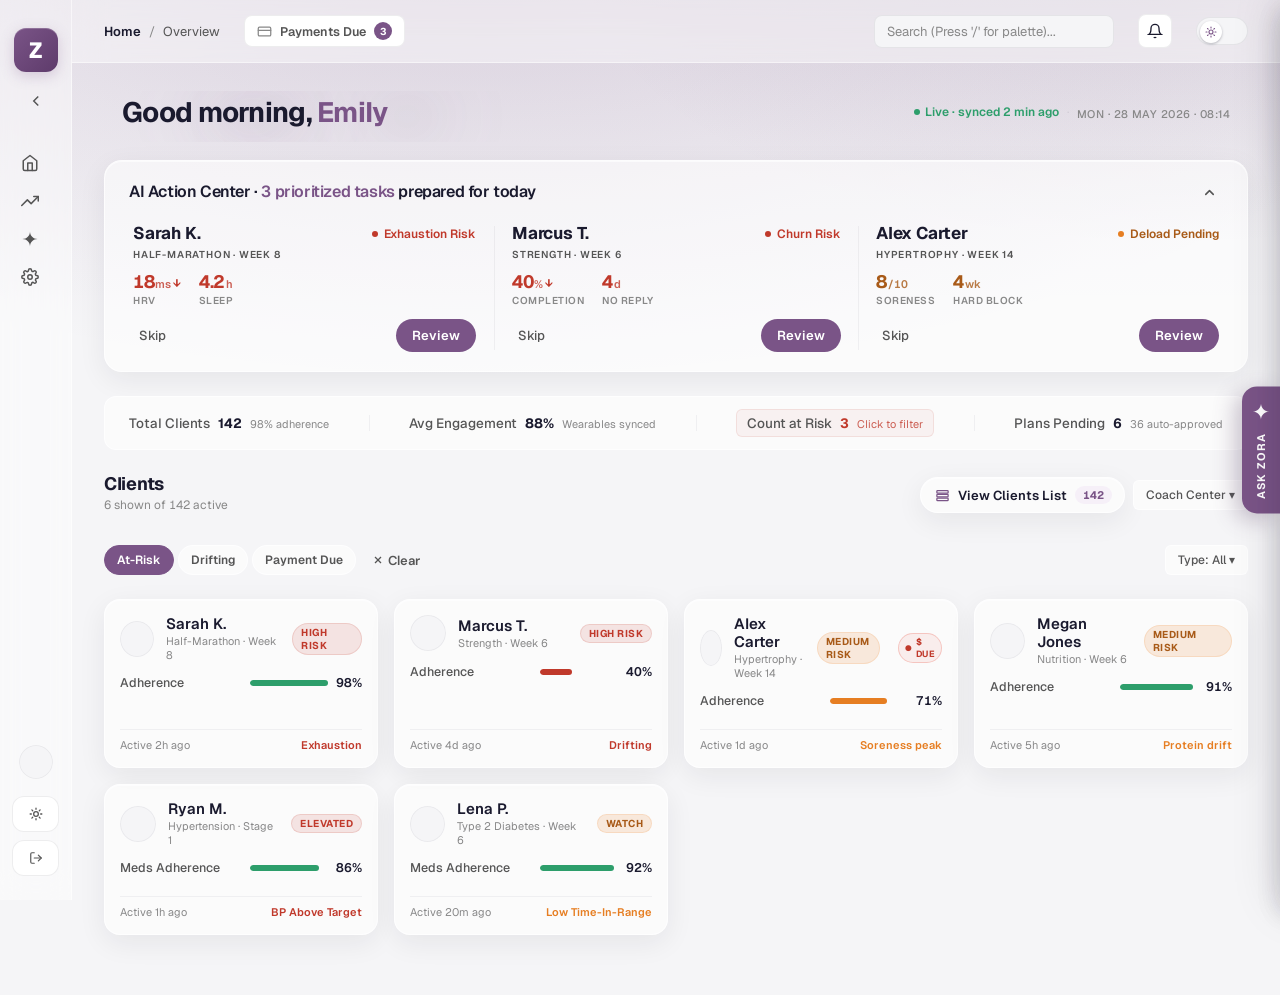
==== commit 01aa5972: "Final" ====
--- a/Projects/efficiency-agent-mockup/outputs/index.html
+++ b/Projects/efficiency-agent-mockup/outputs/index.html
@@ -256,7 +256,7 @@
         </svg>
         <span>Home</span>
       </div>
-      <div class="nav-item" onclick="window.location.href='reco-card.html'">
+      <div class="nav-item" onclick="window.location.href='growth.html'">
         <svg width="18" height="18" viewBox="0 0 24 24" fill="none" stroke="currentColor" stroke-width="2" stroke-linecap="round" stroke-linejoin="round">
           <polyline points="23 6 13.5 15.5 8.5 10.5 1 18"></polyline>
           <polyline points="17 6 23 6 23 12"></polyline>
@@ -312,7 +312,7 @@
     <!-- Topbar -->
     <div class="topbar">
       <div class="crumbs">
-        <strong>Efficiency Agent</strong>
+        <strong>Home</strong>
         <span class="sep">/</span>
         <span id="crumb-tail">Overview</span>
       </div>
@@ -1659,88 +1659,164 @@
 
 
 
-  <!-- Floating Collapsible Zora Button at right edge middle -->
-  <button id="zora-floating-trigger" style="position: fixed; right: 0; top: 50%; transform: translateY(-50%); z-index: 1200; background: var(--accent); color: white; border: 0; padding: 12px 6px; border-radius: 8px 0 0 8px; box-shadow: -2px 4px 12px rgba(122, 84, 135, 0.35); cursor: pointer; display: flex; flex-direction: column; align-items: center; gap: 8px; transition: all 0.15s;" title="Ask Zora">
-    <svg width="18" height="18" viewBox="0 0 24 24" fill="none" stroke="currentColor" stroke-width="2.2" stroke-linecap="round" stroke-linejoin="round">
-      <path d="M12 2c0 5.523 4.477 10 10 10-5.523 0-10 4.477-10 10 0-5.523-4.477-10-10-10 5.523 0 10-4.477 10-10z" fill="currentColor" stroke="none"></path>
-    </svg>
-    <span style="writing-mode: vertical-rl; text-orientation: mixed; font-family: var(--font-geist); font-size: 11px; font-weight: 700; letter-spacing: 0.05em; text-transform: uppercase;">Ask Zora</span>
+  <!-- Ask Zora FAB + copilot panel -->
+  <style>
+    .zfab{position:fixed;right:0;top:50%;transform:translateY(-50%);z-index:1100;display:flex;flex-direction:column;align-items:center;gap:9px;padding:15px 9px;border:none;border-radius:15px 0 0 15px;background:var(--accent);color:#fff;box-shadow:-7px 6px 22px rgba(90,65,104,.30);cursor:pointer;transition:transform .24s cubic-bezier(.23,1,.32,1),background .2s}
+    .zfab:hover{transform:translateY(-50%) translateX(-3px);background:var(--accent-deep)}
+    .zfab.hide{transform:translateY(-50%) translateX(112%);pointer-events:none;opacity:0}
+    .zfab-spark svg{width:20px;height:20px}
+    .zfab-label{writing-mode:vertical-rl;transform:rotate(180deg);font-size:11px;font-weight:700;letter-spacing:.08em;text-transform:uppercase;font-family:var(--font-geist,sans-serif);white-space:nowrap}
+    .zcopilot{position:fixed;top:0;right:0;bottom:0;z-index:1101;width:400px;max-width:calc(100vw - 16px);background:var(--paper-2);border-left:1px solid var(--line);box-shadow:-18px 0 50px rgba(28,18,38,.20);display:flex;flex-direction:column;overflow:hidden;transform:translateX(106%);transition:transform .34s cubic-bezier(.23,1,.32,1)}
+    .zcopilot.open{transform:none}
+    .zcop-head{position:relative;display:flex;align-items:center;gap:11px;padding:14px 14px 14px 16px;border-bottom:1px solid var(--line);background:linear-gradient(135deg,color-mix(in srgb,var(--accent) 15%,var(--paper-2)) 0%,var(--paper-2) 62%);overflow:hidden}
+    .zcop-head::before{content:"";position:absolute;top:-54px;left:-30px;width:190px;height:134px;background:radial-gradient(closest-side,color-mix(in srgb,var(--accent) 42%,transparent),transparent 72%);opacity:.55;pointer-events:none}
+    .zcop-orb{position:relative;width:34px;height:34px;border-radius:11px;flex:none;background:linear-gradient(150deg,var(--accent-soft),var(--accent) 55%,var(--accent-deep));display:flex;align-items:center;justify-content:center;color:#fff;box-shadow:0 4px 14px color-mix(in srgb,var(--accent) 40%,transparent),inset 0 1px 0 rgba(255,255,255,.32)}
+    .zcop-orb svg{width:17px;height:17px;position:relative}
+    .zcop-id{flex:1;min-width:0;position:relative}
+    .zcop-title{font-weight:800;font-size:13px;color:var(--ink);letter-spacing:-.01em;display:flex;align-items:center;gap:7px;white-space:nowrap;font-family:var(--font-geist,sans-serif)}
+    .zcop-live{width:7px;height:7px;border-radius:50%;background:var(--ok);box-shadow:0 0 0 3px color-mix(in oklab,var(--ok) 18%,transparent);animation:zcLive 2s ease-in-out infinite}
+    @keyframes zcLive{0%,100%{opacity:1}50%{opacity:.4}}
+    .zcop-sub{font-size:11px;color:var(--ink-3);font-weight:600;margin-top:2px;white-space:nowrap;overflow:hidden;text-overflow:ellipsis}
+    .zcop-x{width:30px;height:30px;border-radius:9px;border:1px solid var(--line);background:color-mix(in srgb,var(--paper-2) 72%,transparent);color:var(--ink-4);display:flex;align-items:center;justify-content:center;cursor:pointer;transition:color .14s,border-color .14s,background .14s;flex:none}
+    .zcop-x:hover{color:var(--bad);border-color:rgba(192,57,43,.35);background:color-mix(in oklab,var(--bad) 10%,transparent)}
+    .zcop-x svg{width:16px;height:16px}
+    .zcop-body{flex:1;overflow-y:auto;padding:16px 14px;display:flex;flex-direction:column;gap:12px}
+    .zbubble{max-width:88%;font-size:13px;line-height:1.55;padding:11px 14px;border-radius:16px;font-family:var(--font-dm-sans,sans-serif)}
+    .zbubble.ai{background:var(--paper-3);border:1px solid var(--line);color:var(--ink);align-self:flex-start;border-bottom-left-radius:5px;box-shadow:0 1px 3px rgba(26,26,46,.04)}
+    .zbubble.me{background:linear-gradient(150deg,var(--accent),var(--accent-deep));color:#fff;align-self:flex-end;border-bottom-right-radius:5px}
+    .ztyping{display:inline-flex;gap:5px;align-items:center;padding:13px 15px}
+    .ztyping .zdot{width:6px;height:6px;border-radius:50%;background:var(--ink-4);animation:zBlink 1.2s infinite}
+    .ztyping .zdot:nth-child(2){animation-delay:.18s}.ztyping .zdot:nth-child(3){animation-delay:.36s}
+    @keyframes zBlink{0%,60%,100%{opacity:.25;transform:translateY(0)}30%{opacity:1;transform:translateY(-3px)}}
+    .zchips{display:flex;flex-direction:column;gap:8px;margin-top:4px}
+    .zchip{display:flex;align-items:center;gap:11px;text-align:left;font-size:13px;font-weight:600;padding:11px 12px;border-radius:10px;border:1px solid var(--line);background:var(--paper-2);color:var(--ink);cursor:pointer;transition:border-color .14s,background .14s,transform .14s}
+    .zchip:hover{border-color:color-mix(in oklab,var(--accent) 35%,transparent);background:var(--accent-soft);transform:translateX(2px)}
+    .zchip .zchip-ic{width:26px;height:26px;flex:none;border-radius:8px;background:var(--accent-soft);color:var(--accent);display:flex;align-items:center;justify-content:center}
+    .zchip .zchip-ic svg{width:15px;height:15px}
+    .zcop-foot{margin:12px;padding:6px 6px 6px 7px;border:1px solid var(--line);border-radius:18px;display:flex;gap:6px;align-items:center;background:var(--paper-2);box-shadow:0 1px 3px rgba(26,26,46,.04);transition:border-color .15s,box-shadow .15s}
+    .zcop-foot:focus-within{border-color:color-mix(in oklab,var(--accent) 35%,transparent);box-shadow:0 0 0 3px color-mix(in oklab,var(--accent) 12%,transparent)}
+    .zcop-input{flex:1;border:0;background:transparent;padding:9px 6px 9px 10px;font-size:13px;color:var(--ink);font-family:inherit}
+    .zcop-input:focus{outline:none}
+    .zcop-send{width:38px;height:38px;flex:none;border-radius:12px;border:none;background:var(--accent);color:#fff;display:flex;align-items:center;justify-content:center;cursor:pointer;transition:background .15s,transform .12s}
+    .zcop-send:hover{background:var(--accent-deep)}
+    .zcop-send:active{transform:scale(.94)}
+    .zcop-send svg{width:16px;height:16px}
+    @media(prefers-reduced-motion:reduce){.zfab,.zcopilot,.zbubble{transition:none;animation:none}}
+  </style>
+
+  <button class="zfab" id="zfab" aria-label="Open Ask Zora" title="Ask Zora">
+    <span class="zfab-spark">
+      <svg viewBox="0 0 24 24" fill="currentColor" stroke="none"><path d="M12 2c0 5.523 4.477 10 10 10-5.523 0-10 4.477-10 10 0-5.523-4.477-10-10-10 5.523 0 10-4.477 10-10z"/></svg>
+    </span>
+    <span class="zfab-label">Ask Zora</span>
   </button>
 
-  <!-- Small AI Chat Box Widget -->
-  <div id="zora-floating-chat" style="position: fixed; right: 20px; top: 50%; transform: translateY(-50%) translateX(360px); width: 340px; height: 460px; background: rgba(255, 255, 255, 0.95); backdrop-filter: blur(20px); border: 1px solid var(--line); border-radius: 16px; box-shadow: 0 12px 40px rgba(122, 84, 135, 0.15); z-index: 1200; display: flex; flex-direction: column; overflow: hidden; transition: transform 0.3s cubic-bezier(0.32, 0.72, 0, 1); pointer-events: none; opacity: 0;">
-    <div style="padding: 14px 16px; background: var(--accent-soft); border-bottom: 1px solid var(--line-soft); display: flex; justify-content: space-between; align-items: center;">
-      <div style="display: flex; align-items: center; gap: 8px;">
-        <span style="display: grid; place-items: center; width: 24px; height: 24px; border-radius: 6px; background: var(--accent); color: white; font-weight: 800; font-size: 11px;">Z</span>
-        <span style="font-family: var(--font-geist); font-size: 13.5px; font-weight: 700; color: var(--accent-deep);">Ask Zora</span>
-      </div>
-      <button id="zora-floating-chat-close" style="background: transparent; border: 0; color: var(--ink-4); cursor: pointer; padding: 4px; display: flex; align-items: center; justify-content: center;">
-        <svg width="16" height="16" viewBox="0 0 24 24" fill="none" stroke="currentColor" stroke-width="2.2"><line x1="18" y1="6" x2="6" y2="18"></line><line x1="6" y1="6" x2="18" y2="18"></line></svg>
+  <div class="zcopilot" id="zcopilot" role="dialog" aria-modal="true" aria-label="Ask Zora">
+    <div class="zcop-head">
+      <div class="zcop-orb">
+        <svg viewBox="0 0 24 24" fill="currentColor" stroke="none"><path d="M12 2c0 5.523 4.477 10 10 10-5.523 0-10 4.477-10 10 0-5.523-4.477-10-10-10 5.523 0 10-4.477 10-10z"/></svg>
+      </div>
+      <div class="zcop-id">
+        <div class="zcop-title">Ask Zora <span class="zcop-live"></span></div>
+        <div class="zcop-sub">Your coaching intelligence layer</div>
+      </div>
+      <button class="zcop-x" id="zcop-close" aria-label="Close">
+        <svg viewBox="0 0 24 24" fill="none" stroke="currentColor" stroke-width="2.2"><path d="M18 6L6 18M6 6l12 12"/></svg>
       </button>
     </div>
-    <div id="zora-floating-chat-messages" style="flex: 1; overflow-y: auto; padding: 16px; display: flex; flex-direction: column; gap: 10px; font-family: var(--font-dm-sans); font-size: 12.5px;">
-      <div style="background: var(--paper-3); color: var(--accent-deep); padding: 8px 12px; border-radius: 10px; align-self: flex-start; max-width: 85%;">
-        Hey! I'm Zora. How can I assist you with your coaching practice today?
+    <div class="zcop-body" id="zcop-body">
+      <div class="zbubble ai">Hey — I'm Zora. What do you want to work on?</div>
+      <div class="zchips">
+        <button class="zchip" data-q="Show me clients at risk this week">
+          <span class="zchip-ic"><svg viewBox="0 0 24 24" fill="none" stroke="currentColor" stroke-width="2" stroke-linecap="round" stroke-linejoin="round"><path d="M10.29 3.86L1.82 18a2 2 0 0 0 1.71 3h16.94a2 2 0 0 0 1.71-3L13.71 3.86a2 2 0 0 0-3.42 0z"/><line x1="12" y1="9" x2="12" y2="13"/><line x1="12" y1="17" x2="12.01" y2="17"/></svg></span>
+          Show me clients at risk this week
+        </button>
+        <button class="zchip" data-q="Draft a check-in message for low-adherence clients">
+          <span class="zchip-ic"><svg viewBox="0 0 24 24" fill="none" stroke="currentColor" stroke-width="2" stroke-linecap="round" stroke-linejoin="round"><path d="M21 11.5a8.4 8.4 0 0 1-11.6 7.8L3 21l1.7-6.4A8.4 8.4 0 1 1 21 11.5z"/></svg></span>
+          Draft a check-in for low-adherence clients
+        </button>
+        <button class="zchip" data-q="What's my revenue forecast for next 30 days?">
+          <span class="zchip-ic"><svg viewBox="0 0 24 24" fill="none" stroke="currentColor" stroke-width="2" stroke-linecap="round" stroke-linejoin="round"><polyline points="23 6 13.5 15.5 8.5 10.5 1 18"/><polyline points="17 6 23 6 23 12"/></svg></span>
+          What's my revenue forecast for next 30 days?
+        </button>
       </div>
     </div>
-    <div style="padding: 10px; border-top: 1px solid var(--line-soft); display: flex; gap: 8px; background: white;">
-      <input id="zora-floating-chat-input" placeholder="Type a message..." style="flex: 1; border: 1px solid var(--line); border-radius: 8px; padding: 8px 12px; font-size: 12.5px; font-family: var(--font-dm-sans); outline: none;" />
-      <button id="zora-floating-chat-send" style="background: var(--accent); color: white; border: 0; border-radius: 8px; padding: 0 14px; font-size: 12.5px; font-weight: 600; cursor: pointer; font-family: var(--font-geist);">Send</button>
+    <div class="zcop-foot">
+      <input class="zcop-input" id="zcop-input" placeholder="Ask anything about your clients…" autocomplete="off"/>
+      <button class="zcop-send" id="zcop-send" aria-label="Send">
+        <svg viewBox="0 0 24 24" fill="none" stroke="currentColor" stroke-width="2.2" stroke-linecap="round" stroke-linejoin="round"><path d="M22 2L11 13M22 2L15 22l-4-9-9-4 20-7z"/></svg>
+      </button>
     </div>
   </div>
 
   <script>
-    document.addEventListener('DOMContentLoaded', () => {
-      const trigger = document.getElementById('zora-floating-trigger');
-      const chat = document.getElementById('zora-floating-chat');
-      const closeBtn = document.getElementById('zora-floating-chat-close');
-      const input = document.getElementById('zora-floating-chat-input');
-      const sendBtn = document.getElementById('zora-floating-chat-send');
-      const messagesContainer = document.getElementById('zora-floating-chat-messages');
-
-      if (!trigger || !chat || !closeBtn) return;
-
-      trigger.addEventListener('click', (e) => {
-        e.stopPropagation();
-        chat.style.transform = 'translateY(-50%) translateX(0)';
-        chat.style.pointerEvents = 'auto';
-        chat.style.opacity = '1';
-        trigger.style.transform = 'translateY(-50%) translateX(50px)';
-        trigger.style.opacity = '0';
-        setTimeout(() => input.focus(), 150);
-      });
-
-      closeBtn.addEventListener('click', () => {
-        chat.style.transform = 'translateY(-50%) translateX(360px)';
-        chat.style.pointerEvents = 'none';
-        chat.style.opacity = '0';
-        trigger.style.transform = 'translateY(-50%) translateX(0)';
-        trigger.style.opacity = '1';
-      });
-
-      function sendMessage() {
-        const text = input.value.trim();
-        if (!text) return;
-
-        const userMsg = document.createElement('div');
-        userMsg.style.cssText = 'background: var(--accent-soft); color: var(--accent-deep); padding: 8px 12px; border-radius: 10px; align-self: flex-end; max-width: 85%;';
-        userMsg.textContent = text;
-        messagesContainer.appendChild(userMsg);
-        input.value = '';
-        messagesContainer.scrollTop = messagesContainer.scrollHeight;
-
-        setTimeout(() => {
-          const aiMsg = document.createElement('div');
-          aiMsg.style.cssText = 'background: var(--paper-3); color: var(--accent-deep); padding: 8px 12px; border-radius: 10px; align-self: flex-start; max-width: 85%;';
-          aiMsg.textContent = "I've received your request! Staging analysis and syncing updates.";
-          messagesContainer.appendChild(aiMsg);
-          messagesContainer.scrollTop = messagesContainer.scrollHeight;
-        }, 800);
-      }
-
-      sendBtn.addEventListener('click', sendMessage);
-      input.addEventListener('keypress', (e) => { if (e.key === 'Enter') sendMessage(); });
+  (function() {
+    const fab = document.getElementById('zfab');
+    const panel = document.getElementById('zcopilot');
+    const closeBtn = document.getElementById('zcop-close');
+    const body = document.getElementById('zcop-body');
+    const input = document.getElementById('zcop-input');
+    const sendBtn = document.getElementById('zcop-send');
+    if (!fab || !panel) return;
+
+    function openPanel() {
+      panel.classList.add('open');
+      fab.classList.add('hide');
+      setTimeout(() => input && input.focus(), 200);
+    }
+    function closePanel() {
+      panel.classList.remove('open');
+      fab.classList.remove('hide');
+    }
+
+    fab.addEventListener('click', openPanel);
+    closeBtn && closeBtn.addEventListener('click', closePanel);
+
+    function addBubble(text, role) {
+      const b = document.createElement('div');
+      b.className = 'zbubble ' + role;
+      b.textContent = text;
+      body.appendChild(b);
+      body.scrollTop = body.scrollHeight;
+      return b;
+    }
+
+    function showTyping() {
+      const t = document.createElement('div');
+      t.className = 'zbubble ai';
+      t.innerHTML = '<span class="ztyping"><span class="zdot"></span><span class="zdot"></span><span class="zdot"></span></span>';
+      body.appendChild(t);
+      body.scrollTop = body.scrollHeight;
+      return t;
+    }
+
+    const REPLIES = [
+      "On it — pulling the latest signals now.",
+      "Great question. Let me check your client data.",
+      "Analysing patterns across your roster…",
+      "Here's what I found based on recent activity.",
+    ];
+
+    function sendMessage(text) {
+      if (!text) return;
+      addBubble(text, 'me');
+      if (input) input.value = '';
+      const typing = showTyping();
+      setTimeout(() => {
+        typing.remove();
+        addBubble(REPLIES[Math.floor(Math.random() * REPLIES.length)], 'ai');
+      }, 900);
+    }
+
+    sendBtn && sendBtn.addEventListener('click', () => sendMessage(input.value.trim()));
+    input && input.addEventListener('keypress', e => { if (e.key === 'Enter') sendMessage(input.value.trim()); });
+
+    body && body.addEventListener('click', e => {
+      const chip = e.target.closest('.zchip');
+      if (!chip) return;
+      sendMessage(chip.dataset.q || chip.textContent.trim());
     });
+  })();
   </script>
 
   <!-- Payments Due: slide-in panel -->
--- a/Projects/efficiency-agent-mockup/outputs/design-tokens.css
+++ b/Projects/efficiency-agent-mockup/outputs/design-tokens.css
@@ -3354,6 +3354,225 @@
   color: var(--ink-4);
 }
 
+/* ===== Weekly Schedule: master-detail shell ==========================
+   3-column grid: [tab-rail] [card-pane 1fr] [actions-col]
+   On mobile (< 768px): single column, tabs become an accordion. */
+
+.sched-detail-shell {
+  display: grid;
+  grid-template-columns: 128px 1fr 164px;
+  gap: 0 16px;
+  margin-top: 24px;
+  padding-top: 20px;
+  border-top: 1px solid var(--line-soft);
+  align-items: start;
+}
+
+/* Left: vertical tab rail */
+.sched-tab-rail {
+  display: flex;
+  flex-direction: column;
+  gap: 4px;
+  padding-right: 12px;
+  border-right: 1px solid var(--line-soft);
+}
+
+.sched-tab-btn {
+  display: flex;
+  align-items: center;
+  gap: 8px;
+  width: 100%;
+  padding: 9px 11px;
+  border: 0;
+  border-radius: 8px;
+  background: transparent;
+  font-family: var(--font-geist);
+  font-size: 12.5px;
+  font-weight: 500;
+  color: var(--ink-3);
+  cursor: pointer;
+  text-align: left;
+  position: relative;
+  transition: background 130ms var(--ease-out), color 130ms var(--ease-out);
+}
+
+.sched-tab-btn:hover {
+  background: color-mix(in oklab, var(--accent) 6%, transparent);
+  color: var(--ink);
+}
+
+.sched-tab-btn.is-active {
+  background: var(--accent-soft);
+  color: var(--accent-deep);
+  font-weight: 600;
+}
+
+[data-theme="dark"] .sched-tab-btn.is-active {
+  color: var(--accent);
+}
+
+/* Hairline active indicator on the right edge of the tab */
+.sched-tab-btn.is-active::after {
+  content: '';
+  position: absolute;
+  right: -13px;  /* sits on the border-right of the rail */
+  top: 20%;
+  height: 60%;
+  width: 2px;
+  border-radius: 2px;
+  background: var(--accent);
+}
+
+.sched-tab-ico {
+  flex-shrink: 0;
+  color: inherit;
+  opacity: 0.75;
+}
+
+.sched-tab-btn.is-active .sched-tab-ico {
+  opacity: 1;
+}
+
+/* Chevron is only visible on mobile accordion; hidden on desktop */
+.sched-tab-chevron {
+  display: none;
+  margin-left: auto;
+  flex-shrink: 0;
+  color: var(--ink-4);
+  transition: transform 200ms var(--ease-out);
+}
+
+@media (max-width: 767px) {
+  .sched-tab-chevron {
+    display: block;
+  }
+  .sched-tab-btn.is-active .sched-tab-chevron {
+    transform: rotate(90deg);
+  }
+}
+
+/* Centre: card pane — content swaps with crossfade on tab switch */
+.sched-card-pane {
+  min-width: 0;
+}
+
+.sched-card-pane .inline-day-details {
+  margin-top: 0;
+  border-top: 0;
+  padding-top: 0;
+}
+
+/* The card pane uses a single-card layout now (one panel at a time).
+   Override the 3-column auto-fit grid from .inline-day-grid. */
+.sched-card-pane .inline-day-grid {
+  grid-template-columns: 1fr;
+  gap: 0;
+}
+
+/* Crossfade on tab switch */
+.sched-card-pane.is-switching {
+  opacity: 0;
+  transform: translateY(5px);
+  transition: none;
+}
+
+.sched-card-pane {
+  opacity: 1;
+  transform: translateY(0);
+  transition: opacity 200ms var(--ease-out), transform 200ms var(--ease-out);
+}
+
+@media (prefers-reduced-motion: reduce) {
+  .sched-card-pane,
+  .sched-card-pane.is-switching {
+    transition: none;
+    opacity: 1;
+    transform: none;
+  }
+}
+
+/* Right: action buttons column — stacked, vertically centered vs pane */
+.sched-actions-col {
+  display: flex;
+  flex-direction: column;
+  gap: 8px;
+  align-self: center;
+  padding-left: 12px;
+  border-left: 1px solid var(--line-soft);
+}
+
+.sched-actions-col .btn-primary,
+.sched-actions-col .btn-secondary,
+.sched-actions-col .btn-ghost {
+  width: 100%;
+  justify-content: center;
+  font-size: 12.5px;
+  padding: 10px 14px;
+}
+
+/* Mobile: stack as [tab-rail] / [card-pane] / [actions] */
+@media (max-width: 767px) {
+  .sched-detail-shell {
+    grid-template-columns: 1fr;
+    grid-template-rows: auto auto auto;
+    gap: 0;
+  }
+
+  .sched-tab-rail {
+    border-right: 0;
+    padding-right: 0;
+    gap: 0;
+    border-bottom: 1px solid var(--line-soft);
+    margin-bottom: 0;
+  }
+
+  .sched-tab-btn {
+    border-bottom: 1px solid var(--line-soft);
+    border-radius: 0;
+    padding: 12px 14px;
+    font-size: 13px;
+    justify-content: flex-start;
+  }
+
+  .sched-tab-btn:last-child {
+    border-bottom: 0;
+  }
+
+  /* No right-edge hairline indicator on mobile */
+  .sched-tab-btn.is-active::after {
+    display: none;
+  }
+
+  /* Card pane: always visible below the tab list on mobile,
+     selected tab tells you which content is shown */
+  .sched-card-pane {
+    display: block !important;
+    padding: 16px 0 8px;
+    border-bottom: 1px solid var(--line-soft);
+  }
+
+  .sched-actions-col {
+    border-left: 0;
+    padding-left: 0;
+    flex-direction: row;
+    flex-wrap: wrap;
+    padding-top: 16px;
+    border-top: 1px solid var(--line-soft);
+    margin-top: 4px;
+    gap: 8px;
+  }
+
+  .sched-actions-col .btn-primary {
+    flex: 1 1 100%;
+  }
+
+  .sched-actions-col .btn-secondary,
+  .sched-actions-col .btn-ghost {
+    flex: 1;
+  }
+}
+
+/* ===== Legacy .rec-actions — now only used if sched-detail-shell is absent ===== */
 .rec-actions {
   display: flex;
   gap: 10px;
